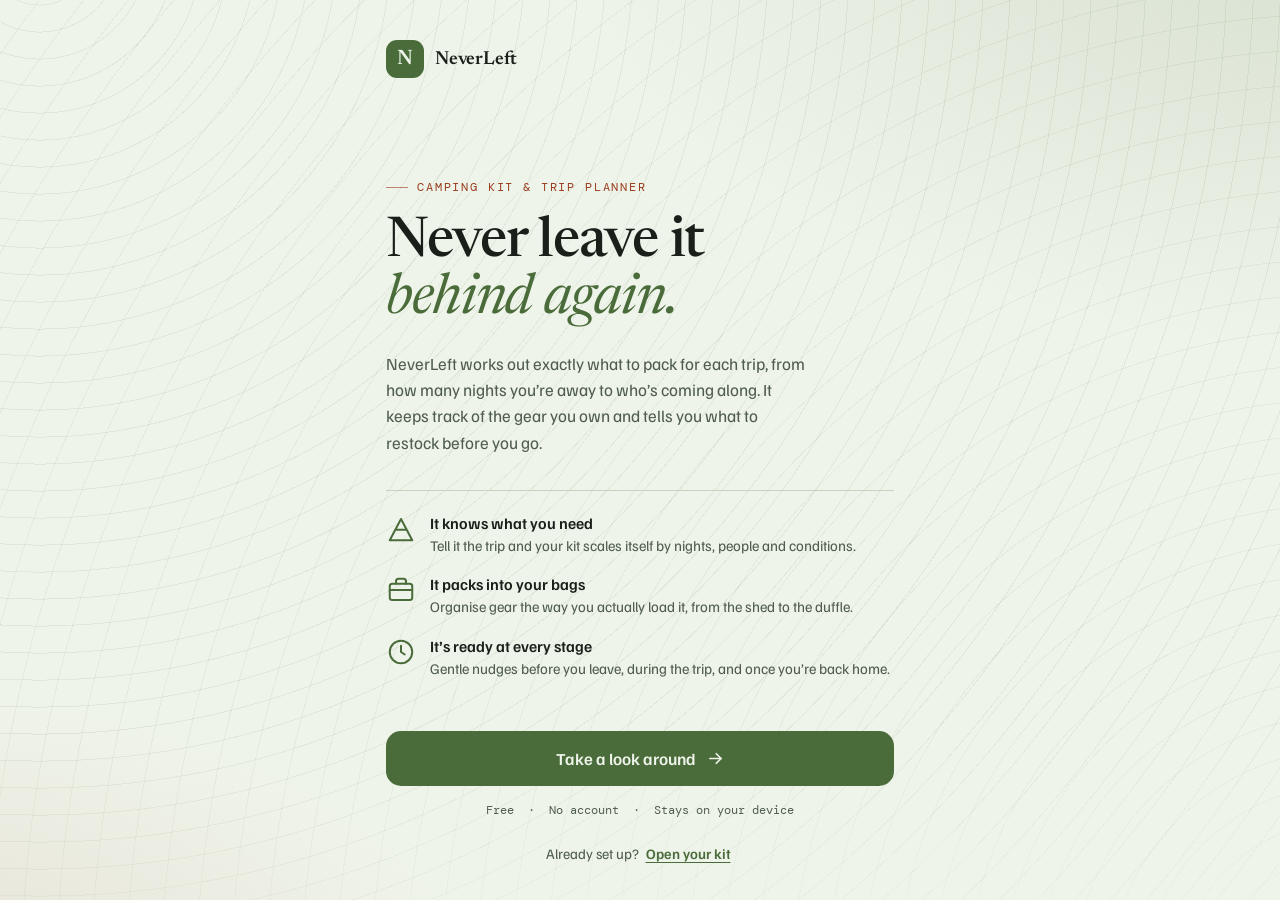
==== index.html @ 04c60e8e "Checkpoint before offline fonts and kit tour merge. Co-authored-by: Cursor <cursoragent@cursor.com>" ====
<!DOCTYPE html>
<html lang="en">
<head>
<meta charset="UTF-8">
<meta name="viewport" content="width=device-width, initial-scale=1.0, viewport-fit=cover">
<title>NeverLeft</title>
<link rel="manifest" href="/manifest.json">
<meta name="theme-color" content="#eff4ea">
<link rel="apple-touch-icon" href="/icons/icon-192.png">
<meta name="apple-mobile-web-app-capable" content="yes">
<link href="https://fonts.googleapis.com/css2?family=Familjen+Grotesk:ital,wght@0,400;0,500;0,600;0,700;1,400;1,600&family=Newsreader:ital,wght@0,400;1,400;1,500&family=DM+Mono:wght@400;500&display=swap" rel="stylesheet">
<style>
:root {
  --page-max: min(1024px, 94vw);
  --canvas:    #1a1a14;
  --canvas-2:  #22221a;
  --canvas-3:  #2c2c22;
  --border:    #3a3a2e;
  --border-l:  #4a4a3a;
  --amber:     #d4902a;
  --amber-l:   #e8a83a;
  --amber-d:   #9a6820;
  --sage:      #6b8c5a;
  --sage-l:    #85a870;
  --rust:      #b85c3a;
  --blue:      #5a7ab8;
  --purple:    #8a6ab8;
  --teal:      #5a9a8a;
  --gold:      #c8a84a;
  --text:      #e8e4d8;
  --text-d:    #9a9488;
  --text-m:    #6a6860;
  --hero-bg: linear-gradient(152deg, rgba(212,144,42,.16) 0%, rgba(34,34,26,.95) 48%, var(--canvas-2) 100%);
  --hero-border: rgba(212,144,42,.28);
  --hero-divider: rgba(212,144,42,.18);
  --hero-glow: rgba(212,144,42,.08);
  --ease-out: cubic-bezier(0.23, 1, 0.32, 1);
  --ease-in-out: cubic-bezier(0.77, 0, 0.175, 1);
  --dur-fast: 140ms;
  --dur-ui: 200ms;
  --dur-panel: 280ms;
}
/* ── LIGHT MODE OVERRIDES ── */
body.light {
  --canvas:    #eff4ea;
  --canvas-2:  #ffffff;
  --canvas-3:  #e4ebe0;
  --border:    #c5d4bc;
  --border-l:  #b0c4a6;
  --amber:     #9a5f10;
  --amber-l:   #b87020;
  --amber-d:   #7a4808;
  --sage:      #4a6b3a;
  --sage-l:    #5a8048;
  --rust:      #9a3c1e;
  --blue:      #3a5a98;
  --purple:    #6a4a98;
  --teal:      #3a7a6a;
  --gold:      #9a7820;
  --text:      #1a1f1a;
  --text-d:    #3d463d;
  --text-m:    #4f5c4f;
  --hero-bg:   #dce8d4;
  --hero-border: rgba(74,107,58,.38);
  --hero-divider: rgba(74,107,58,.22);
  --hero-glow: rgba(74,107,58,.14);
}

/* Mobile: stack sample-kit banner so copy and actions are not crushed */
@media (max-width:560px){
  #demoBanner{flex-direction:column;align-items:flex-start!important;gap:10px!important}
  #demoBanner>div:last-child{width:100%}
}

*{box-sizing:border-box;margin:0;padding:0}
body{font-family:'Familjen Grotesk',sans-serif;background:var(--canvas);color:var(--text);min-height:100vh;font-size:14px;-webkit-font-smoothing:antialiased;overflow-x:hidden}

/* ── TRANSITIONS ── */
.page{max-width:var(--page-max);margin:0 auto;padding:20px clamp(16px,3vw,36px) 100px;width:100%;min-width:0;box-sizing:border-box}
.page.page-enter{animation:pageEnter var(--dur-ui) var(--ease-out) both}
@keyframes pageEnter{from{opacity:0}to{opacity:1}}
@keyframes pulse{0%,100%{opacity:1}50%{opacity:.6}}

/* ── HEADER ── */
.hdr{background:var(--canvas-2);border-bottom:1px solid var(--border);display:flex;justify-content:center;align-items:center;width:100%;min-height:56px;position:sticky;top:0;z-index:200;box-sizing:border-box;min-width:0}
.hdr-inner{
  width:100%;
  max-width:var(--page-max);
  margin:0 auto;
  box-sizing:border-box;
  padding:0 clamp(10px,3vw,36px);
  display:flex;
  align-items:center;
  justify-content:space-between;
  gap:12px;
  min-width:0;
  min-height:56px;
  position:relative;
  overflow:visible;
}
.logo{font-family:'Familjen Grotesk',sans-serif;font-weight:600;font-size:17px;letter-spacing:-.012em;color:var(--text);display:flex;align-items:center;gap:10px;flex-shrink:0;min-width:0}
.logo-text{display:none;white-space:nowrap}
@media(min-width:860px){
  .logo-text{display:inline}
}
.logo sup{font-size:9px;color:var(--text-m);font-weight:400;letter-spacing:0;margin-left:2px;vertical-align:middle}
.hdr-nav{display:flex;gap:2px;align-items:center;flex:1;justify-content:center;min-width:0}
.hnav{font-family:'Familjen Grotesk',sans-serif;font-size:14px;font-weight:400;padding:6px 14px 5px;border:none;background:transparent;color:var(--text-m);cursor:pointer;border-radius:6px;transition:color .18s,background .18s,border-color .18s;white-space:nowrap;flex-shrink:0;border-bottom:2px solid transparent}
.hnav:hover{color:var(--text);background:var(--canvas-3)}
.hnav.on{background:transparent;color:var(--amber-d);font-weight:600;border-bottom-color:var(--amber)}
.hdr-r{display:flex;gap:6px;align-items:center;flex-shrink:0;min-width:0}
.hdr-desktop-cluster{display:none;align-items:center;gap:6px;flex-shrink:0}
.hdr-mobile-cluster{display:flex;align-items:center;flex-shrink:0}
.hdr-dd-menu{position:absolute;right:0;top:calc(100% + 6px);background:var(--canvas-2);border:1px solid var(--border);border-radius:10px;overflow:hidden;box-shadow:0 8px 24px rgba(0,0,0,.12);min-width:200px;max-width:min(280px,92vw);z-index:300}
.hdr-menu-sep{border-top:1px solid var(--border);margin:0}
.hdr-menu-subhd{font-family:'Familjen Grotesk',sans-serif;font-size:9px;font-weight:700;letter-spacing:.12em;text-transform:uppercase;color:var(--text-m);padding:8px 16px 4px}
@media(min-width:768px){
  .hdr-desktop-cluster{display:flex!important}
  .hdr-mobile-cluster{display:none!important}
}
.hdr-btn{background:var(--canvas-2);border:1px solid var(--border);cursor:pointer;height:32px;padding:0 12px;border-radius:6px;display:flex;align-items:center;font-size:13px;font-family:'Familjen Grotesk',sans-serif;color:var(--text-d);transition:transform var(--dur-fast) var(--ease-out),background .15s ease,border-color .15s ease,color .15s ease;white-space:nowrap}
.hdr-btn:hover{border-color:var(--border-l);color:var(--text)}
.hdr-btn:active{transform:scale(0.97)}
.hdr-btn-ic{padding:0;width:34px;min-width:34px;justify-content:center;border:none;background:transparent}
.hdr-btn-ic:hover{background:var(--canvas-3);color:var(--text)}
.hdr-btn-ic svg{width:18px;height:18px;display:block;flex-shrink:0}
.hdr-btn-plain{border:none;background:transparent}
.hdr-btn-plain:hover{background:var(--canvas-3);color:var(--text)}
.hdr-util{padding:0 10px;font-size:13px}
.umenu-item{display:flex;align-items:center;gap:10px;width:100%;padding:10px 16px;background:transparent;border:none;font-family:'Familjen Grotesk',sans-serif;font-size:13px;color:var(--text-d);text-align:left;cursor:pointer;transition:background .12s;box-sizing:border-box}
.umenu-item:hover{background:var(--canvas-3);color:var(--text)}
.umenu-ic{display:inline-flex;align-items:center;justify-content:center;width:22px;flex-shrink:0;color:var(--text-m)}
.umenu-ic svg{width:18px;height:18px;display:block}

/* ── App shell (Field dock + top bar) ── */
.hdr{display:none!important}
.nl-mtopbar{
  position:sticky;top:0;z-index:40;width:100%;
  background:var(--canvas-2);border-bottom:1px solid var(--border);
  backdrop-filter:blur(8px);-webkit-backdrop-filter:blur(8px);
}
.nl-mtopbar-inner{
  max-width:var(--page-max);margin:0 auto;
  padding:12px clamp(16px,3vw,36px);
  display:flex;align-items:center;justify-content:space-between;gap:12px;min-height:52px;
}
.nl-mtopbar-brand{display:flex;align-items:center;gap:10px;min-width:0}
.nl-mtopbar-brand .logo-mark{width:26px;height:26px;border-radius:7px;font-size:15px}
.nl-mtopbar-brand .logo-text{display:inline;font-size:17px}
.nl-mtopbar-back{
  appearance:none;border:none;background:transparent;cursor:pointer;
  font-family:'Familjen Grotesk',sans-serif;font-size:14px;font-weight:500;color:var(--text-m);
  padding:6px 4px;display:none;
}
.nl-mtopbar-back:hover{color:var(--amber-d)}
.nl-mtopbar-actions{display:flex;align-items:center;gap:4px;flex-shrink:0}
.nl-mnav{
  display:flex;position:fixed;left:0;right:0;bottom:0;z-index:50;
  background:color-mix(in srgb,var(--canvas-2) 92%,transparent);
  border-top:1px solid var(--border);
  padding:8px 6px calc(8px + env(safe-area-inset-bottom,0px));gap:4px;
  backdrop-filter:blur(12px);-webkit-backdrop-filter:blur(12px);
  box-shadow:0 -2px 24px rgba(18,28,22,.06);
}
.nl-mnav .dock-tab{
  flex:1;display:flex;flex-direction:column;align-items:center;justify-content:center;gap:3px;
  min-height:48px;padding:6px 4px;border-radius:10px;position:relative;
  font-family:'Familjen Grotesk',sans-serif;font-size:10.5px;font-weight:500;color:var(--text-m);
  background:transparent;border:none;cursor:pointer;
}
.nl-mnav .dock-tab .dock-ic{font-size:17px;line-height:1}
.nl-mnav .dock-tab.on{color:var(--sage);font-weight:600}
.nl-mnav .dock-tab.on .dock-ic{font-weight:700}
.nl-mnav .dock-tab .dock-badge{
  position:absolute;top:2px;right:14%;min-width:16px;height:16px;padding:0 4px;
  background:var(--rust);color:#fff;font-size:9px;font-weight:700;border-radius:8px;
  font-family:'DM Mono',monospace;line-height:16px;text-align:center;
}
.nl-mnav .dock-fab-wrap{flex:0 0 58px;display:flex;align-items:center;justify-content:center;margin-top:-20px}
.nl-mnav .dock-fab{
  width:52px;height:52px;border-radius:50%;border:none;cursor:pointer;
  background:var(--text);color:var(--canvas);
  font-size:28px;font-weight:300;line-height:1;
  box-shadow:0 4px 14px rgba(0,0,0,.22);
  display:flex;align-items:center;justify-content:center;
  transition:transform var(--dur-fast) var(--ease-out);
}
.nl-mnav .dock-fab:active{transform:scale(0.94)}
.nl-mnav .dock-fab.on{transform:rotate(45deg)}
.app-sheet-overlay{
  position:fixed;inset:0;z-index:1500;background:rgba(10,10,8,.45);
  display:none;align-items:flex-end;justify-content:center;
  backdrop-filter:blur(2px);-webkit-backdrop-filter:blur(2px);
}
.app-sheet-overlay.on{display:flex}
.app-sheet-panel{
  width:100%;max-width:480px;background:var(--canvas-2);
  border-radius:18px 18px 0 0;padding:12px 16px calc(20px + env(safe-area-inset-bottom,0px));
  max-height:min(70vh,520px);overflow-y:auto;
  animation:modalSlideUp var(--dur-panel) var(--ease-out);
}
.app-sheet-handle{width:36px;height:4px;border-radius:2px;background:var(--border-l);margin:0 auto 16px}
.app-sheet-title{font-family:'Familjen Grotesk',sans-serif;font-size:11px;font-weight:700;letter-spacing:.12em;text-transform:uppercase;color:var(--text-m);margin:0 0 10px}
.app-sheet-row{
  display:block;width:100%;text-align:left;padding:14px 12px;margin:0 0 6px;
  background:var(--canvas-3);border:1px solid var(--border);border-radius:12px;cursor:pointer;
  font-family:'Familjen Grotesk',sans-serif;
}
.app-sheet-row:hover{border-color:var(--border-l)}
.app-sheet-row b{display:block;font-size:15px;font-weight:600;color:var(--text)}
.app-sheet-row span{display:block;font-size:12px;color:var(--text-m);margin-top:3px;line-height:1.4}
.app-sheet-sep{border-top:1px solid var(--border);margin:12px 0 8px}
.app-sheet-item{
  display:flex;align-items:center;gap:12px;width:100%;padding:12px 10px;
  background:transparent;border:none;border-radius:10px;cursor:pointer;
  font-family:'Familjen Grotesk',sans-serif;font-size:14px;color:var(--text-d);text-align:left;
}
.app-sheet-item:hover{background:var(--canvas-3);color:var(--text)}
.app-sheet-item .app-sheet-ic{width:22px;text-align:center;flex-shrink:0;color:var(--text-m)}
@media print{.nl-mnav,.nl-mtopbar,.app-sheet-overlay{display:none!important}}
@media (prefers-reduced-motion:reduce){
  .app-sheet-panel{animation:none!important}
  .nl-mnav .dock-fab{transition:none}
}

/* ── MAIN TABS ── */
.mtabs{display:none} /* tabs moved into header */
.mtabs::-webkit-scrollbar{display:none}
.mtab{font-family:'Familjen Grotesk',sans-serif;font-size:14px;font-weight:400;letter-spacing:0;text-transform:none;padding:8px 14px 7px;border:none;background:transparent;color:var(--text-m);cursor:pointer;border-radius:6px;transition:color .18s,background .18s,border-color .18s;white-space:nowrap;flex-shrink:0;margin:6px 0;border-bottom:2px solid transparent}
.mtab:hover{color:var(--text);background:var(--canvas-3)}
.mtab.on{background:transparent;color:var(--amber-d);font-weight:600;border-bottom-color:var(--amber)}
.tbadge{display:inline-flex;align-items:center;justify-content:center;background:var(--rust);color:#fff;font-size:9px;font-weight:700;width:15px;height:15px;border-radius:50%;margin-left:5px;vertical-align:middle}

/* ── BUTTONS ── */
.btn{font-family:'Familjen Grotesk',sans-serif;font-weight:600;font-size:13px;letter-spacing:0;text-transform:none;border:none;cursor:pointer;padding:7px 14px;border-radius:8px;transition:transform var(--dur-fast) var(--ease-out),background .18s ease,color .18s ease,box-shadow .18s ease,border-color .18s ease;white-space:nowrap}
.btn-p{background:var(--amber);color:#fff;box-shadow:0 2px 6px rgba(0,0,0,.15)}.btn-p:hover{background:var(--amber-l);transform:translateY(-1px);box-shadow:0 4px 10px rgba(0,0,0,.2)}
.btn-p:active{transform:translateY(0) scale(0.97)}
.btn-g{background:var(--sage);color:#fff;box-shadow:0 2px 6px rgba(0,0,0,.12)}.btn-g:hover{background:var(--sage-l);transform:translateY(-1px)}
.btn-g:active{transform:translateY(0) scale(0.97)}
.btn-o{background:transparent;color:var(--text-d);border:1.5px solid var(--border)}.btn-o:hover{border-color:var(--amber-d);color:var(--amber)}
.btn-o:active,.btn-x:active{transform:scale(0.97)}
.btn-x{background:transparent;color:var(--rust);border:1px solid transparent;padding:3px 7px;font-size:10px}.btn-x:hover{border-color:var(--rust)}
.btn-ic{background:transparent;border:none;color:var(--text-m);cursor:pointer;padding:4px 7px;font-size:15px;border-radius:6px;transition:transform var(--dur-fast) var(--ease-out),background .15s ease,color .15s ease}.btn-ic:hover{color:var(--amber);background:var(--canvas-3)}
.btn-ic:active{transform:scale(0.97)}
.btn-sm{padding:5px 10px;font-size:10px}

.kit-trip-banner{display:flex;align-items:center;justify-content:space-between;gap:10px;flex-wrap:wrap;padding:10px 12px;margin-bottom:12px;background:rgba(212,144,42,.1);border:1px solid rgba(212,144,42,.28);border-radius:8px;font-size:12px;line-height:1.4}
.kit-trip-banner strong{font-family:'Familjen Grotesk',sans-serif;font-weight:700;color:var(--text)}
.kit-trip-banner-actions{display:flex;gap:8px;flex-shrink:0}
/* ── CONTROLS ── */
.ctrls{display:flex;gap:7px;margin-bottom:12px;flex-wrap:wrap;align-items:center}
.sw{flex:1;min-width:0;position:relative}
.sw input{width:100%;background:var(--canvas-2);border:none;box-shadow:0 1px 4px rgba(0,0,0,.08);color:var(--text);font-family:'DM Mono',monospace;font-size:12px;padding:8px 32px 8px 32px;border-radius:8px;outline:none;transition:box-shadow .18s}
.sw input:focus{box-shadow:0 0 0 3px rgba(212,144,42,.18),0 1px 4px rgba(0,0,0,.08)}
@media(min-width:720px){
  .sw{min-width:160px}
}
.sw-ic{position:absolute;left:10px;top:50%;transform:translateY(-50%);color:var(--text-m);font-size:13px;pointer-events:none}
.sw-clear,.gsearch-input-wrap .sw-clear{position:absolute;right:6px;top:50%;transform:translateY(-50%);width:22px;height:22px;border:none;border-radius:50%;background:var(--canvas-3);color:var(--text-m);cursor:pointer;font-size:15px;line-height:1;padding:0;display:flex;align-items:center;justify-content:center;transition:background .15s,color .15s}
.sw-clear:hover,.gsearch-input-wrap .sw-clear:hover{background:var(--border);color:var(--text)}
.sw-clear[hidden]{display:none!important}
.i-parent-picker{position:relative}
.i-parent-sw input{font-family:'Familjen Grotesk',sans-serif;font-size:13px}
.i-parent-list{position:absolute;left:0;right:0;top:100%;margin-top:4px;max-height:min(240px,40vh);overflow-y:auto;background:var(--canvas-2);border:1px solid var(--border);border-radius:10px;box-shadow:0 6px 20px rgba(0,0,0,.12);z-index:120;padding:4px;-webkit-overflow-scrolling:touch}
.i-parent-list[hidden]{display:none!important}
.i-parent-opt{display:flex;align-items:center;justify-content:space-between;gap:8px;width:100%;padding:8px 10px;border:none;background:transparent;border-radius:7px;cursor:pointer;text-align:left;font-family:'Familjen Grotesk',sans-serif;font-size:13px;color:var(--text)}
.i-parent-opt:hover,.i-parent-opt.on{background:rgba(212,144,42,.12)}
.i-parent-opt-cat{font-family:'DM Mono',monospace;font-size:9px;color:var(--text-m);flex-shrink:0;text-transform:capitalize}
.i-parent-sec{font-family:'DM Mono',monospace;font-size:9px;font-weight:700;letter-spacing:.08em;text-transform:uppercase;color:var(--text-m);padding:8px 10px 4px}
.i-parent-locked{display:flex;align-items:center;justify-content:space-between;gap:10px;padding:10px 12px;background:var(--canvas-3);border:1px solid var(--border);border-radius:10px;font-family:'Familjen Grotesk',sans-serif;font-size:13px}
.i-parent-change-btn{font-size:12px!important;padding:4px 10px!important;color:var(--amber-d)!important}
.sw input[type=search]::-webkit-search-cancel-button,
.sw input[type=search]::-webkit-search-decoration,
.gsearch-input-wrap input[type=search]::-webkit-search-cancel-button,
.gsearch-input-wrap input[type=search]::-webkit-search-decoration{display:none;-webkit-appearance:none}
.gsearch-input-wrap{position:relative}
.gsearch-input-wrap .gsearch-fi{padding-right:36px}
.gsearch-input-wrap .sw-clear{right:10px}
.fgrp{display:flex;gap:4px;flex-wrap:wrap}
.fb{font-family:'Familjen Grotesk',sans-serif;font-size:12px;font-weight:500;letter-spacing:0;text-transform:none;padding:5px 10px;border-radius:6px;border:1.5px solid var(--border);background:transparent;color:var(--text-m);cursor:pointer;transition:transform var(--dur-fast) var(--ease-out),background .18s ease,color .18s ease,border-color .18s ease}
.fb:hover{color:var(--text);border-color:var(--border-l)}
.fb:active{transform:scale(0.97)}
.fb.on{background:var(--canvas-3);color:var(--amber);border-color:var(--amber-d)}
select{background:var(--canvas-2);border:1.5px solid var(--border);color:var(--text-d);font-family:'Familjen Grotesk',sans-serif;font-size:12px;letter-spacing:0;text-transform:none;padding:6px 10px;border-radius:6px;outline:none;cursor:pointer;transition:border-color .18s}
select:focus{border-color:var(--amber-d)}

/* ── LEGEND ── */
.legend{display:flex;gap:10px;flex-wrap:wrap;margin-bottom:14px;padding:8px 0}
.li{display:flex;align-items:center;gap:4px;font-size:10px;color:var(--text-m);font-family:'Familjen Grotesk',sans-serif;letter-spacing:.05em;text-transform:uppercase}
.ld{width:7px;height:7px;border-radius:50%}

/* ── CATEGORY GROUP ── */
.cg{margin-bottom:20px}
.cg-hdr{display:flex;align-items:center;gap:8px;margin-bottom:8px;padding:8px 4px;background:transparent;border:none;border-bottom:1px solid var(--border);border-radius:0;cursor:pointer;user-select:none;transition:opacity .15s}
.cg-hdr:hover{opacity:.75}
.cg-toggle{font-size:10px;color:var(--text-m);transition:transform var(--dur-ui) var(--ease-out);display:inline-block;width:14px}
.cg-toggle.open{transform:rotate(0deg)}
.cg-toggle.closed{transform:rotate(-90deg)}
.cg-title{font-family:'Familjen Grotesk',sans-serif;font-size:13px;font-weight:700;letter-spacing:0;text-transform:none;transition:color .15s;flex:1}
.cg-count{font-family:'DM Mono',monospace;font-size:10px;color:var(--text-m);padding:2px 7px;border-radius:10px}
.cg-body{overflow:hidden}

/* ── CAT COLOURS ── */
.cat-shelter .cg-title{color:#85a870}
.cat-sleep   .cg-title{color:#7a9ab8}
.cat-kitchen .cg-title{color:#c8823a}
.cat-clothing .cg-title{color:#9a8ab8}
.cat-hygiene .cg-title{color:#7ab8a8}
.cat-dog     .cg-title{color:#b8a87a}
.cat-other   .cg-title{color:var(--text-d)}
.cat-wishlist .cg-title{color:var(--gold)}

/* ── ITEM CARDS ── */
.itbl{width:100%;border-collapse:collapse;display:block}
.itbl thead{display:none} /* hide table headers — info shown on cards */
.itbl tbody{display:flex;flex-direction:column;gap:6px}
.itbl tr{display:none} /* hidden by default, override below */
.irow{display:flex!important;align-items:flex-start;gap:10px;padding:12px 14px;background:var(--canvas-2);border:none;border-radius:10px;box-shadow:0 1px 4px rgba(0,0,0,.08),0 0 0 1px rgba(0,0,0,.04);transition:transform var(--dur-ui) var(--ease-out),box-shadow var(--dur-ui) var(--ease-out);cursor:default;position:relative}
@media (hover:hover) and (pointer:fine){
  .irow:hover{transform:translateY(-2px);box-shadow:0 6px 18px rgba(0,0,0,.12),0 0 0 1px rgba(212,144,42,.15)}
}
.irow td{padding:0;border:none;vertical-align:top}
.irow td:nth-child(1){flex:1;min-width:0} /* name cell */
.irow td:nth-child(2){flex-shrink:0} /* type pill */
.irow td:nth-child(3){flex-shrink:0} /* location */
.irow td:nth-child(4){flex-shrink:0} /* qty controls */
.irow td:nth-child(5){flex-shrink:0} /* actions */
.irow.sub-row{padding:9px 14px 9px 32px;background:rgba(0,0,0,0.03);border:none;box-shadow:none!important;margin-top:-3px;border-radius:0 0 10px 10px;transform:none!important}
.irow.sub-row:hover{background:rgba(0,0,0,0.05)}
.iname{font-size:14px;font-weight:700;color:var(--text);line-height:1.3}
.inotes{font-family:'DM Mono',monospace;font-size:10px;color:var(--text-m);margin-top:3px;line-height:1.4}
.iacts{display:flex;gap:3px;opacity:0;transition:opacity .15s}
.irow:hover .iacts{opacity:1}

/* ── TYPE PILLS ── */
.tpill{font-family:'Familjen Grotesk',sans-serif;font-size:10px;font-weight:600;letter-spacing:0;text-transform:none;padding:3px 8px;border-radius:10px;white-space:nowrap}
.tp-always{background:rgba(107,140,90,.12);color:var(--sage);border:1px solid rgba(107,140,90,.25)}
.tp-house{background:rgba(90,122,184,.12);color:var(--blue);border:1px solid rgba(90,122,184,.25)}
.tp-consumable{background:rgba(184,92,58,.12);color:var(--rust);border:1px solid rgba(184,92,58,.25)}
.tp-seasonal{background:rgba(138,106,184,.12);color:var(--purple);border:1px solid rgba(138,106,184,.25)}
.tp-wishlist{background:rgba(200,168,74,.12);color:var(--gold);border:1px solid rgba(200,168,74,.25)}

/* ── LOCATION BADGES ── */
.lbadge{font-family:'DM Mono',monospace;font-size:9px;padding:2px 6px;border-radius:8px;text-transform:uppercase;letter-spacing:.04em;border:1px solid}
.lb-shed{color:#8a7a5a;border-color:#8a7a5a;background:rgba(138,122,90,.08)}
.lb-duffle{color:#5a8a6a;border-color:#5a8a6a;background:rgba(90,138,106,.08)}
.lb-house{color:#5a7ab8;border-color:#5a7ab8;background:rgba(90,122,184,.08)}
.lb-car{color:#9a8a6a;border-color:#9a8a6a;background:rgba(154,138,106,.08)}

/* ── QTY CONTROLS ── */
.qc{display:flex;align-items:center;gap:5px;font-family:'DM Mono',monospace;font-size:12px}
.qbtn{background:var(--canvas-3);border:1px solid var(--border);color:var(--text-d);width:22px;height:22px;border-radius:6px;cursor:pointer;font-size:14px;display:flex;align-items:center;justify-content:center;transition:transform var(--dur-fast) var(--ease-out),border-color .15s ease,color .15s ease,background .15s ease}
.qbtn:hover{border-color:var(--amber-d);color:var(--amber)}
.qbtn:active{transform:scale(0.97)}
.rflag{font-family:'Familjen Grotesk',sans-serif;font-size:10px;color:var(--rust)}

/* ── SUB-ITEM ADD BUTTON ── */
.add-sub-row{display:flex!important;padding:2px 14px 6px 40px!important;background:transparent!important;border:none!important;border-radius:0!important;box-shadow:none!important;transform:none!important}
.add-sub-row td{width:100%}
.irow.igroup-parent{cursor:pointer}
.irow.igroup-parent .iname-cell{display:flex;align-items:flex-start;gap:6px}
tr.irow.inv-row-focus{box-shadow:0 0 0 2px var(--sage),0 4px 14px rgba(107,140,90,.2)!important}
.igroup-toggle,.ci-group-chevron{font-size:10px;color:var(--text-m);flex-shrink:0;width:14px;display:inline-block;transition:transform var(--dur-ui) var(--ease-out);transform-origin:50% 55%;line-height:1}
.igroup-toggle.open,.ci-group-chevron.open{transform:rotate(0deg)}
.igroup-toggle.closed,.ci-group-chevron.closed{transform:rotate(-90deg)}
.irow.igroup-parent .igroup-toggle{margin-top:3px}
.igroup-collapsed-hint{font-family:'DM Mono',monospace;font-size:10px;color:var(--text-m);margin-top:2px}
.ci-group-block{margin-bottom:6px}
.ci-group-block--collapsed{margin-bottom:16px;padding-bottom:12px;border-bottom:2px solid var(--border)}
.ci-group-block--collapsed .ci-group-hdr{background:var(--canvas-3);border:1px solid var(--border);border-radius:10px;border-bottom:1px solid var(--border);padding:10px 14px;margin-bottom:0}
.ci-group-hdr{display:flex;align-items:flex-start;gap:8px;padding:8px 14px 6px;border-bottom:1px solid rgba(0,0,0,.06);cursor:pointer;user-select:none}
.ci-group-hdr:hover{opacity:.85}
.ci-group-hdr .igroup-toggle{margin-top:2px}
.ci-group-hdr-body{flex:1;min-width:0}
.ci-group-hdr-title{font-family:'Familjen Grotesk',sans-serif;font-size:13px;font-weight:800;letter-spacing:.06em;text-transform:uppercase;color:var(--text)}
.ci-group-hdr-meta{font-family:'DM Mono',monospace;font-size:10px;color:var(--text-m);flex-shrink:0;align-self:center}
.ci-group-hdr-tag{display:inline-block;font-family:'DM Mono',monospace;font-size:8px;font-weight:400;letter-spacing:.04em;text-transform:none;color:var(--text-m);background:rgba(107,140,90,0.1);border:1px solid rgba(107,140,90,0.2);border-radius:6px;padding:1px 5px;vertical-align:middle;margin-left:4px}
.ci-has-group .ci-body{padding-left:0;flex:1;min-width:0;cursor:pointer}
.ci-has-group .ci-state{cursor:pointer;flex-shrink:0}
.ci-group-block > .ci{margin-bottom:0}
.ci-group-block--collapsed > .ci.ci-parent-packable{background:var(--canvas-3);border:1px solid var(--border);border-radius:10px;box-shadow:0 1px 3px rgba(0,0,0,.05)}
.ci-group-chevron{padding:2px 0 0;border:none;background:transparent;cursor:pointer;margin-right:2px;flex-shrink:0}
.ci-parent-packable-label{font-family:'DM Mono',monospace;font-size:9px;color:var(--text-m);letter-spacing:.04em;text-transform:uppercase;margin-top:2px}
.add-sub-btn{font-family:'Familjen Grotesk',sans-serif;font-size:12px;color:var(--text-m);background:transparent;border:none;padding:3px 0;cursor:pointer;transition:color .15s;text-align:left}
.add-sub-btn:hover{color:var(--sage)}
.wishlist-item{opacity:.65}
.wishlist-badge{font-size:12px;margin-right:3px}

/* ── KIT PAGE (Field-inspired intro) ── */
.kit-intro{margin-bottom:16px;padding-bottom:2px}
.kit-intro-eyebrow{font-family:'DM Mono',monospace;font-size:10px;font-weight:700;letter-spacing:.14em;text-transform:uppercase;color:var(--text-m);margin-bottom:6px}
.kit-intro-title{font-family:'Familjen Grotesk',sans-serif;font-size:22px;font-weight:700;letter-spacing:-.02em;color:var(--text);line-height:1.2;margin:0 0 8px}
.kit-intro-title em{font-style:italic;color:var(--sage)}
.kit-intro-lead{font-size:13px;line-height:1.55;color:var(--text-m);margin:0;max-width:36em}
.kit-stats{display:grid;grid-template-columns:repeat(2,1fr);gap:8px;margin-bottom:16px}
@media(min-width:520px){.kit-stats{grid-template-columns:repeat(3,1fr)}}
.kit-stats--layers{margin-top:-8px}
.trip-kit-stats{margin-bottom:18px}
.kit-stat{padding:12px 14px;background:var(--canvas-2);border-radius:10px;box-shadow:0 1px 4px rgba(0,0,0,.06)}
.kit-stat-btn{display:block;width:100%;border:none;background:var(--canvas-2);font:inherit;color:inherit;text-align:left;cursor:pointer}
.kit-stat-btn:focus-visible{outline:2px solid var(--amber);outline-offset:2px}
.kit-stat-v.sage{color:var(--sage)}
.kit-stat-v.blue{color:var(--blue)}
.trips-date-eyebrow{font-family:'DM Mono',monospace;font-size:10px;font-weight:700;letter-spacing:.14em;text-transform:uppercase;color:var(--text-m);margin-bottom:8px}
.tcard-progress{height:4px;background:var(--border);border-radius:3px;margin-top:12px;overflow:hidden;display:flex;width:100%}
.tcard-progress>div{height:100%;transition:width var(--dur-panel) var(--ease-out)}
.kit-stat-v{font-family:'Familjen Grotesk',sans-serif;font-size:22px;font-weight:800;color:var(--text);line-height:1}
.kit-stat-v.warn{color:var(--rust)}
.kit-stat-l{font-family:'DM Mono',monospace;font-size:9px;color:var(--text-m);margin-top:4px;line-height:1.35}
.trips-next-label{font-family:'DM Mono',monospace;font-size:10px;font-weight:700;letter-spacing:.14em;text-transform:uppercase;color:var(--text-m);margin-bottom:8px}
.trips-editorial{margin-bottom:18px;padding-bottom:4px}
.trips-editorial p{font-family:'Familjen Grotesk',sans-serif;font-size:clamp(17px,4.5vw,22px);font-weight:700;line-height:1.32;color:var(--text);margin:0;letter-spacing:-.025em}
.trips-editorial em{font-family:'Newsreader',serif;font-style:italic;font-weight:500;color:var(--sage);font-size:1.02em}
.trips-section-label{font-family:'DM Mono',monospace;font-size:10px;font-weight:700;letter-spacing:.14em;text-transform:uppercase;color:var(--text-m);margin:20px 0 10px}
.trips-section--logbook{margin-top:28px;padding-top:4px;border-top:1px solid var(--border)}
.trips-section-intro{font-family:'Newsreader',serif;font-style:italic;font-size:13px;color:var(--text-m);margin:-4px 0 12px;line-height:1.5;max-width:32em}
.tcard--logbook{background:var(--canvas-3);box-shadow:0 1px 5px rgba(0,0,0,.05),0 0 0 1px rgba(0,0,0,.03)}
.tcard--idea{background:rgba(138,106,184,.08);box-shadow:0 2px 8px rgba(0,0,0,.06),0 0 0 1px rgba(138,106,184,.22)}
body.light .tcard--idea{background:rgba(106,74,152,.09);box-shadow:0 2px 8px rgba(0,0,0,.05),0 0 0 1px rgba(106,74,152,.18)}
.trips-filter{display:flex;flex-wrap:wrap;gap:6px;margin:0 0 14px}
.trips-filter-btn{font-family:'DM Mono',monospace;font-size:10px;font-weight:600;letter-spacing:.06em;text-transform:uppercase;padding:7px 12px;border-radius:999px;border:1px solid var(--border);background:var(--canvas-3);color:var(--text-m);cursor:pointer;transition:background var(--dur-fast) var(--ease-out),color var(--dur-fast) var(--ease-out),border-color var(--dur-fast) var(--ease-out)}
.trips-filter-btn:hover{color:var(--text);border-color:var(--border-l)}
.trips-filter-btn.on{background:rgba(74,107,58,.16);border-color:rgba(74,107,58,.4);color:var(--sage)}
.trip-wizard-modal .tw-head{margin-bottom:14px}
.trip-wizard-modal{max-height:90vh}
.trip-wizard-modal .tw-pane-site-rules .site-rule-picker{max-height:120px;overflow-y:auto}
.trip-wizard-more{margin-top:8px;border:1px solid var(--border);border-radius:8px;padding:0 12px 12px}
.trip-wizard-more>summary{font-family:'Familjen Grotesk',sans-serif;font-size:12px;font-weight:600;padding:10px 0;cursor:pointer;color:var(--text-m)}
.trip-wizard-more .fg{margin-top:10px;margin-bottom:0}
.trip-wizard-edit-links{display:inline-flex;flex-wrap:wrap;gap:4px 10px;margin-left:8px;vertical-align:middle}
.trip-wizard-edit-links button{font-family:'DM Mono',monospace;font-size:9px;color:var(--text-m);background:none;border:none;padding:0;cursor:pointer;text-decoration:underline;text-underline-offset:2px}
.trip-wizard-edit-links button:hover{color:var(--sage)}
.tw-step-label{font-family:'DM Mono',monospace;font-size:10px;color:var(--text-m);margin-top:4px;letter-spacing:.04em}
.tw-pane{display:block}
.tw-pane[hidden]{display:none!important}
.tw-lead{font-family:'Newsreader',serif;font-style:italic;font-size:15px;line-height:1.5;color:var(--text-d);margin:0 0 16px}
.tw-choices{display:flex;flex-direction:column;gap:10px}
.tw-choice{display:flex;flex-direction:column;align-items:flex-start;gap:4px;width:100%;text-align:left;padding:14px 16px;border-radius:12px;border:1px solid var(--border);background:var(--canvas-3);cursor:pointer;transition:border-color var(--dur-fast) var(--ease-out),background var(--dur-fast) var(--ease-out),transform var(--dur-fast) var(--ease-out)}
.tw-choice:hover{border-color:var(--amber-d);background:var(--canvas-2)}
.tw-choice:active{transform:scale(0.99)}
.tw-choice-title{font-family:'Familjen Grotesk',sans-serif;font-size:15px;font-weight:700;color:var(--text)}
.tw-choice-sub{font-size:12px;color:var(--text-m);line-height:1.4}
.tw-actions{display:flex;flex-wrap:wrap;gap:8px;justify-content:flex-end;margin-top:18px;padding-top:14px;border-top:1px solid var(--border)}
.tw-actions .btn-back{margin-right:auto}
.tw-hint{font-family:'DM Mono',monospace;font-size:10px;color:var(--text-m);margin-top:10px;line-height:1.45}
.tcard-logbook-hint{font-family:'DM Mono',monospace;font-size:9px;color:var(--text-m);margin-top:8px;line-height:1.35;opacity:.9}
.trip-experience{margin-bottom:18px}
.trip-experience-glance{padding:14px 16px;background:var(--canvas-2);border-radius:12px;box-shadow:0 1px 5px rgba(0,0,0,.06);margin-bottom:10px}
.trip-experience-site{font-family:'Familjen Grotesk',sans-serif;font-size:17px;font-weight:700;color:var(--text);line-height:1.2;margin:0 0 6px}
.trip-experience-sub{font-size:12px;color:var(--text-m);line-height:1.45;margin:0}
.trip-experience-chips{display:flex;flex-wrap:wrap;gap:6px;margin-top:10px}
.trip-experience-chip{font-family:'DM Mono',monospace;font-size:9px;padding:4px 9px;border-radius:999px;border:1px solid var(--border);color:var(--text-m);background:rgba(255,255,255,.04)}
.trip-experience-actions{display:flex;flex-wrap:wrap;gap:8px;margin-top:12px}
.trip-exp-bar{display:flex;align-items:flex-start;gap:8px;margin:12px 0 0}
.trip-exp-tabs{display:flex;flex:1;gap:6px;overflow-x:auto;-webkit-overflow-scrolling:touch;scrollbar-width:none;padding:2px 0;min-width:0}
.trip-exp-tabs::-webkit-scrollbar{display:none}
.trip-exp-tab{flex:1 1 0;min-width:4.5rem;font-family:'Familjen Grotesk',sans-serif;font-size:12px;font-weight:600;padding:10px 10px;border-radius:10px;border:1px solid var(--border);background:var(--canvas-3);color:var(--text-m);cursor:pointer;white-space:nowrap;text-align:center;transition:background var(--dur-fast) var(--ease-out),color var(--dur-fast) var(--ease-out),border-color var(--dur-fast) var(--ease-out),box-shadow var(--dur-fast) var(--ease-out)}
.trip-exp-tab:hover{color:var(--text);border-color:var(--border-l)}
.trip-exp-tab.on{background:var(--canvas-2);color:var(--text);border-color:var(--sage);box-shadow:0 0 0 1px rgba(107,140,90,.25)}
body.light .trip-exp-tab.on{box-shadow:0 1px 6px rgba(74,107,58,.12)}
.trip-exp-tab-inner{display:inline-flex;align-items:center;justify-content:center;gap:5px;width:100%}
.trip-exp-tab-ic{font-size:9px;line-height:1;opacity:.55;flex-shrink:0;transition:transform var(--dur-fast) var(--ease-out),opacity var(--dur-fast) var(--ease-out)}
.trip-exp-tab.on .trip-exp-tab-ic{opacity:.9}
.trip-exp-panel{border:1px solid var(--border);border-radius:12px;background:var(--canvas-2);padding:14px 16px;margin-top:10px;font-size:12px;line-height:1.5;color:var(--text);box-shadow:0 1px 5px rgba(0,0,0,.06)}
.trip-exp-tabs--connected .trip-exp-tab.on{border-bottom-color:var(--canvas-2);border-radius:10px 10px 0 0;margin-bottom:-1px;padding-bottom:11px;z-index:1;position:relative}
.trip-exp-tabs--connected+.trip-exp-panel{margin-top:0;border-top:none;border-top-left-radius:0;border-top-right-radius:0}
.trip-experience-row{margin-bottom:10px}
.trip-experience-row .fl{margin-bottom:4px}
.trip-experience-muted{font-family:'DM Mono',monospace;font-size:10px;color:var(--text-m);margin-top:6px}
.trip-modal-details{margin-top:8px;border:1px solid var(--border);border-radius:8px;padding:0 12px 12px}
.trip-modal-details>summary{font-family:'Familjen Grotesk',sans-serif;font-size:12px;font-weight:600;padding:10px 0;cursor:pointer}
.trip-modal-details .fg{margin-top:10px;margin-bottom:0}
.site-rule-picker,.site-rule-presets{display:flex;flex-wrap:wrap;gap:6px;margin-top:6px}
.site-rule-custom-list{display:flex;flex-wrap:wrap;gap:6px;margin-top:8px;min-height:0}
.site-rule-chip{font-family:'DM Mono',monospace;font-size:10px;padding:6px 11px;border-radius:999px;border:1px solid var(--border);background:var(--canvas-3);color:var(--text-m);cursor:pointer;transition:background .15s,border-color .15s,color .15s}
.site-rule-chip:hover{border-color:var(--amber-d);color:var(--text)}
.site-rule-chip.on{background:rgba(107,140,90,.15);border-color:rgba(107,140,90,.45);color:var(--sage)}
.site-rule-chip--custom.on{background:rgba(212,144,42,.12);border-color:rgba(212,144,42,.4);color:var(--amber-d)}
.site-rule-chip--preset{font-size:9px;border-style:dashed;opacity:.9}
.site-rule-chip-x{margin-left:6px;padding:0;border:none;background:transparent;color:inherit;cursor:pointer;font-size:12px;line-height:1;opacity:.7}
.site-rule-chip-x:hover{opacity:1}
.site-rule-add-row{display:flex;gap:8px;margin-top:8px;align-items:center}
.site-rule-add-row .fi{flex:1;min-width:0}
.site-rule-save-preset{margin-top:8px}
.trip-experience-chip--custom{background:rgba(212,144,42,.1);border-color:rgba(212,144,42,.35);color:var(--amber-d)}
.trip-experience--pack{margin-bottom:16px}
.trip-experience-glance--pack{margin-bottom:0;border:1px solid var(--border);box-shadow:0 2px 8px rgba(26,31,26,.06)}
.trip-experience-glance-line{font-size:12px;color:var(--text-m);line-height:1.45;margin:0 0 10px}
.trip-exp-pills{display:flex;flex-wrap:wrap;gap:6px}
.trip-exp-pill{font-family:'Familjen Grotesk',sans-serif;font-size:10px;font-weight:600;padding:4px 9px;border-radius:999px;border:1px solid var(--border);background:transparent;color:var(--text-m);cursor:pointer;transition:background var(--dur-ui),color var(--dur-ui),border-color var(--dur-ui)}
.trip-exp-pill:hover{color:var(--text);border-color:var(--border-l)}
.trip-exp-pill.on{background:rgba(107,140,90,.12);border-color:rgba(107,140,90,.4);color:var(--sage)}
body.light .trip-exp-pill.on{background:rgba(74,107,58,.1);color:var(--sage)}
.trip-exp-panel--pack{margin-top:12px;border-radius:10px}
.trip-stage-actions--pack{display:flex;flex-wrap:wrap;gap:8px;align-items:center;margin-bottom:12px}
.trip-weather-days{display:flex;flex-direction:column;gap:6px;margin-top:10px}
.trip-weather-day{display:flex;justify-content:space-between;align-items:center;gap:12px;padding:8px 11px;background:rgba(0,0,0,.03);border-radius:8px;font-size:12px}
.trip-weather-day-date{font-family:'DM Mono',monospace;font-size:10px;color:var(--text-m);min-width:4.5em}
.trip-weather-day-temps{font-family:'Familjen Grotesk',sans-serif;font-weight:700;color:var(--text)}
.trip-weather-day-meta{font-family:'DM Mono',monospace;font-size:9px;color:var(--text-m);text-align:right}
.trip-weather-stale{font-family:'DM Mono',monospace;font-size:10px;color:var(--rust);margin-top:8px;line-height:1.4}
.trip-weather-actions{display:flex;flex-wrap:wrap;gap:8px;margin-top:10px}
.trips-heading-title{font-family:'Familjen Grotesk',sans-serif;font-size:13px;font-weight:700;letter-spacing:.1em;text-transform:uppercase;color:var(--text-d)}
.trip-hero{background:var(--hero-bg);border:1px solid var(--hero-border);border-radius:18px;box-shadow:0 4px 24px var(--hero-glow),0 1px 0 rgba(255,255,255,.06) inset;padding:0;margin-bottom:20px;cursor:pointer;position:relative;overflow:hidden;transition:transform var(--dur-ui) var(--ease-out),box-shadow var(--dur-ui) var(--ease-out),border-color var(--dur-ui) var(--ease-out)}
@media (hover:hover) and (pointer:fine){
  .trip-hero:hover{transform:translateY(-3px);box-shadow:0 14px 36px rgba(0,0,0,.14),0 0 0 1px var(--hero-border)}
  .kit-stat:hover{transform:translateY(-1px);box-shadow:0 4px 14px rgba(0,0,0,.08)}
  .tcard--logbook:hover{transform:translateY(-2px);box-shadow:0 6px 18px rgba(0,0,0,.08),0 0 0 1px var(--border)}
}
.trip-hero:active{transform:translateY(-1px) scale(0.99)}
.trip-hero-deco{position:absolute;right:12px;bottom:8px;font-size:56px;opacity:.06;line-height:1;pointer-events:none;user-select:none;filter:grayscale(.2);z-index:0}
.trip-hero-inner{position:relative;z-index:1;display:flex;flex-direction:column}
.trip-hero-sec{padding:16px 20px;background:transparent}
.trip-hero-sec--trip{padding-top:18px;padding-bottom:18px;border-bottom:none}
.trip-hero-metrics{display:flex;flex-direction:column}
.trip-hero-sec--countdown,.trip-hero-sec--progress{border-bottom:none;border-right:none}
.trip-hero-trip-head{display:flex;align-items:center;justify-content:space-between;gap:10px;flex-wrap:wrap;margin-bottom:14px}
.trip-hero-countdown-wrap{display:flex;flex-direction:column;justify-content:center;min-height:100%}
.trip-hero-sec--countdown .trip-hero-countdown{text-align:left}
.trip-hero-sec--countdown .trip-hero-countdown-sub{margin-left:0;max-width:16em}
.trip-hero-progress-wrap{display:flex;flex-direction:column;justify-content:center;gap:8px;min-height:100%}
.trip-hero-sec-empty{font-size:13px;color:var(--text-m);margin:0}
.trip-hero-status-row{display:flex;align-items:center;justify-content:space-between;gap:10px;flex-wrap:wrap}
.trip-hero-status-pill,.trip-hero-weather-chip{border:1px solid var(--hero-border)}
.trip-hero-status-pill{display:inline-flex;align-items:center;gap:8px;font-family:'DM Mono',monospace;font-size:10px;font-weight:700;letter-spacing:.1em;text-transform:uppercase;padding:7px 13px;border-radius:999px;background:rgba(212,144,42,.14);color:var(--text)}
.trip-hero-status-pill::before{content:'';width:6px;height:6px;border-radius:50%;background:var(--amber);flex-shrink:0}
.trip-hero-roster{display:flex;align-items:center;justify-content:space-between;gap:12px;flex-wrap:wrap;margin-top:14px}
.trip-hero-tags{display:flex;flex-wrap:wrap;gap:6px;justify-content:flex-end}
.trip-hero-tag{font-family:'DM Mono',monospace;font-size:10px;letter-spacing:.04em;text-transform:uppercase;padding:4px 10px;border-radius:999px;border:1px solid var(--hero-border);color:var(--text-m);background:rgba(255,255,255,.04)}
body.light .trip-hero-tag{background:rgba(255,255,255,.45)}
.trip-hero-pressure-frac{font-family:'Familjen Grotesk',sans-serif;line-height:1.1;color:var(--text)}
.trip-hero-pressure-n{font-size:clamp(28px,7vw,36px);font-weight:800;letter-spacing:-.03em}
.trip-hero-pressure-of{font-size:15px;font-weight:500;color:var(--text-m)}
.trip-hero-pressure-sub{font-family:'DM Mono',monospace;font-size:10px;color:var(--text-m);margin-top:6px;line-height:1.4}
.trip-hero-pressure-pct{font-family:'Familjen Grotesk',sans-serif;font-size:13px;font-weight:700;color:var(--sage);margin-bottom:6px}
.trip-hero-progress-wrap .pbar-wrap{height:8px;margin-top:0}
.trip-hero-sec--trip{position:relative}
.trip-hero-weather-chip{position:static;z-index:1;display:inline-flex;align-items:center;gap:5px;max-width:min(100%,14rem);margin-left:auto;padding:6px 11px;border-radius:999px;background:rgba(255,255,255,.06);color:var(--text);font-family:'DM Mono',monospace;font-size:10px;line-height:1.25;letter-spacing:.02em;pointer-events:none;flex:0 1 auto}
.trip-hero-weather-chip--desktop{display:none}
body.light .trip-hero-weather-chip{background:rgba(255,255,255,.55)}
.trip-hero-weather-chip--snap{background:rgba(107,140,90,.12)}
.trip-hero-weather-chip-ico{flex-shrink:0;font-size:12px;line-height:1}
.trip-hero-weather-chip-txt{overflow:hidden;text-overflow:ellipsis;white-space:nowrap;min-width:0}
.trip-hero-sec--trip .trip-hero-actions{margin-top:16px;padding:0;display:flex;align-items:center;gap:8px;flex-wrap:wrap;width:100%}
@media(min-width:900px){
  .trip-hero-weather-chip--desktop{display:inline-flex;position:absolute;top:22px;right:24px;z-index:3;margin-left:0;max-width:min(38%,12rem);flex:none}
  .trip-hero-weather-chip--mobile{display:none}
}
@media(max-width:899px){
  .trip-hero-sec--trip,.trip-hero-sec--countdown{position:relative}
  .trip-hero-sec--trip::after,.trip-hero-sec--countdown::after{
    content:'';position:absolute;bottom:0;left:20px;right:20px;height:1px;background:var(--hero-divider);
  }
  .trip-hero-sec--progress::after{display:none}
}
@media(min-width:640px) and (max-width:899px){
  .trip-hero-metrics{display:grid;grid-template-columns:1fr 1fr;gap:0}
  .trip-hero-sec--countdown::after{display:none}
  .trip-hero-sec--countdown{border-right:1px solid var(--hero-divider)}
}
@media(min-width:900px){
  .trip-hero-inner{display:grid;grid-template-columns:minmax(0,1.55fr) minmax(0,.9fr) minmax(0,1fr);gap:0;align-items:stretch}
  .trip-hero-metrics{display:contents}
  .trip-hero-sec{border-bottom:none;border-right:1px solid var(--hero-divider);padding:22px 24px}
  .trip-hero-sec--trip::after,.trip-hero-sec--countdown::after{display:none}
  .trip-hero-sec--trip{border-bottom:none}
  .trip-hero-sec--trip{display:flex;flex-direction:column}
  .trip-hero-sec--trip .trip-hero-actions{margin-top:auto;padding-top:18px}
  .trip-hero-sec--countdown,.trip-hero-sec--progress{display:flex;flex-direction:column;justify-content:center}
  .trip-hero-sec--progress{border-right:none}
}
.trip-hero-countdown{text-align:right;flex-shrink:0;min-width:72px}
.trip-hero-countdown-lbl{font-family:'DM Mono',monospace;font-size:9px;font-weight:700;letter-spacing:.14em;text-transform:uppercase;color:var(--text-m);margin-bottom:2px}
.trip-hero-countdown-num{font-family:'Familjen Grotesk',sans-serif;font-size:clamp(32px,8vw,44px);font-weight:800;line-height:1;letter-spacing:-.04em}
.trip-hero-countdown-unit{font-family:'DM Mono',monospace;font-size:10px;color:var(--text-m);margin-top:2px}
.trip-hero-countdown-sub{font-family:'DM Mono',monospace;font-size:9px;color:var(--text-m);margin-top:6px;line-height:1.35;max-width:120px;margin-left:auto}
.trip-hero-countdown--pulse .trip-hero-countdown-num{animation:pulse 2s ease-in-out infinite}
.trip-hero-countdown--compact .trip-hero-countdown-label{font-family:'Familjen Grotesk',sans-serif;font-size:15px;font-weight:700;line-height:1.2}
.trip-hero-countdown--compact .trip-hero-countdown-sub{font-size:11px;color:var(--text-m);margin-top:3px;line-height:1.35;margin-left:0;text-align:left}
.trip-hero-sec--countdown .trip-hero-countdown--compact .trip-hero-countdown-label{text-align:left}
.tcard-name em{font-family:'Newsreader',serif;font-style:italic;font-weight:500;color:var(--sage)}
.trip-hero-title{font-family:'Familjen Grotesk',sans-serif;font-size:clamp(22px,5.5vw,28px);font-weight:700;letter-spacing:-.03em;line-height:1.08;color:var(--text);margin:0 0 10px}
.trip-hero-title em{font-family:'Newsreader',serif;font-style:italic;font-weight:500;color:var(--sage)}
.trip-hero-site{font-family:'Newsreader',serif;font-style:italic;font-size:15px;color:var(--sage);margin:-2px 0 8px;line-height:1.35}
.trip-hero-meta{font-size:13px;color:var(--text-m);line-height:1.45;margin-bottom:10px}
.trip-hero-note{font-family:'Newsreader',serif;font-style:italic;font-size:14px;line-height:1.5;color:var(--text-d);margin:12px 0 0;padding:0;border:none}
.trip-hero-note::before{content:'“'}
.trip-hero-note::after{content:'”'}
.trip-hero-avatars{display:flex;gap:4px;flex-wrap:wrap}
.trip-hero-progress{margin-top:12px}
.trip-hero-progress .trip-hero-progress-meta{font-family:'DM Mono',monospace;font-size:10px;color:var(--text-m)}
.trip-hero-progress .trip-hero-progress-pct{font-family:'Familjen Grotesk',sans-serif;font-size:12px;font-weight:700;color:var(--sage)}
.trip-hero-progress .pbar-wrap{height:7px;background:var(--border);border-radius:4px;margin-top:6px}
.trip-hero-actions{display:flex;gap:8px;margin-top:16px;flex-wrap:wrap}
.kit-view-toggle{display:flex;flex-wrap:wrap;align-items:center;gap:8px;margin-bottom:12px}
.kit-view-toggle-hint{font-family:'DM Mono',monospace;font-size:10px;color:var(--text-m);flex:1;min-width:140px;line-height:1.4}
.kit-intro-title em{font-family:'Newsreader',serif}
.kit-stat{transition:transform var(--dur-fast) var(--ease-out),box-shadow var(--dur-fast) var(--ease-out)}
body.light .kit-stat{box-shadow:0 1px 6px rgba(26,31,26,.06)}
body.light .trip-hero{box-shadow:0 6px 28px rgba(74,107,58,.12),0 1px 0 rgba(255,255,255,.85) inset}

/* ── CHECKLIST ITEMS ── */
.ci{display:flex;align-items:flex-start;gap:13px;padding:14px;background:var(--canvas-2);border:none;border-radius:12px;box-shadow:0 1px 4px rgba(0,0,0,.07);cursor:pointer;margin-bottom:8px;transition:background .2s,box-shadow .2s,opacity .25s,transform .15s;position:relative;-webkit-tap-highlight-color:transparent}
.ci:active{transform:scale(.97)}
.ci:hover{box-shadow:0 4px 14px rgba(0,0,0,.1)}
.ci.ready{background:rgba(212,144,42,.07);box-shadow:0 2px 8px rgba(212,144,42,.15)}
.ci.packed{background:var(--canvas-3);box-shadow:none;pointer-events:auto}
.ci.packed .ci-meta{opacity:.65}
.ci.hl{box-shadow:0 0 0 2px var(--amber-d);background:rgba(212,144,42,.05)}
.sub-ci{padding:10px 14px 10px 46px;border-radius:0 0 12px 12px;margin-top:-5px;border:none;box-shadow:none;margin-bottom:6px;background:rgba(107,140,90,0.07)}

/* State indicator — three visuals: empty ring → ready (amber ring + dot) → packed (sage + ✓) */
.ci-state{position:relative;width:28px;height:28px;border-radius:8px;border:2px solid var(--border-l);flex-shrink:0;display:flex;align-items:center;justify-content:center;font-size:0;font-weight:800;transition:transform var(--dur-ui) var(--ease-out),opacity var(--dur-ui) var(--ease-out),background var(--dur-ui) var(--ease-out),border-color var(--dur-ui) var(--ease-out),box-shadow var(--dur-ui) var(--ease-out),color var(--dur-ui) var(--ease-out);background:var(--canvas);margin-top:1px}
.ci-state.unchecked{background:var(--canvas);border-color:var(--border-l);box-shadow:inset 0 0 0 1px rgba(0,0,0,.04)}
.ci-state.ready{background:rgba(212,144,42,.12);border:2px solid var(--amber-d);box-shadow:none}
.ci-state.ready::after{content:'';position:absolute;width:9px;height:9px;border-radius:50%;background:var(--amber-d);box-shadow:0 1px 3px rgba(212,144,42,.35)}
.ci-state.packed{border-color:var(--sage);background:var(--sage);font-size:15px;color:#fff;box-shadow:0 2px 8px rgba(107,140,90,.35)}
.ci-state.packed::after{display:none}
@keyframes checkSettle{from{transform:scale(.95);opacity:.85}to{transform:scale(1);opacity:1}}
.ci.packed .ci-state{animation:checkSettle var(--dur-ui) var(--ease-out)}
.sub-ci .ci-state{width:22px;height:22px;border-radius:6px;font-size:0}
.sub-ci .ci-state.ready::after{width:7px;height:7px}
.sub-ci .ci-state.packed{font-size:12px}

.ci-tap-nudge{font-family:'Familjen Grotesk',sans-serif;font-size:10px;font-weight:500;letter-spacing:.02em;margin-top:5px;line-height:1.35}
.ci-tap-state{font-weight:700;letter-spacing:.01em}
.ci-tap-hint{font-weight:500;opacity:.88}
.ci-tap-sep{opacity:.4;font-weight:400}
.ci-tap-nudge--unchecked{color:var(--text-m)}
.ci-tap-nudge--unchecked .ci-tap-state{color:var(--text)}
.ci-tap-nudge--ready{color:var(--text-m)}
.ci-tap-nudge--ready .ci-tap-state{color:var(--amber-d)}
.ci-tap-nudge--packed{color:var(--text-m)}
.ci-tap-nudge--packed .ci-tap-state{color:var(--sage)}

.ci-body{flex:1;min-width:0}
.ci-name{font-size:14px;font-weight:700;line-height:1.35;transition:opacity .2s ease,text-decoration-color .2s ease}
.ci.packed .ci-name{text-decoration:line-through;opacity:.5}
.ci-meta{display:flex;gap:5px;flex-wrap:wrap;margin-top:5px;align-items:center}
.ci-qty{font-family:'DM Mono',monospace;font-size:10px;color:var(--text-m)}
.ci-note{font-family:'DM Mono',monospace;font-size:10px;color:var(--text-m);font-style:italic}
.hl-tag{font-family:'Familjen Grotesk',sans-serif;font-size:9px;color:var(--amber);letter-spacing:.06em;text-transform:uppercase}

/* ── CHECKLIST GROUP HEADERS — warm, not administrative ── */
.cloc-group{margin-bottom:18px}
.cloc-hdr{display:flex;align-items:center;gap:10px;padding:6px 2px;background:transparent;border:none;border:none;cursor:pointer;margin-bottom:10px;transition:opacity .15s}
.cloc-hdr:hover{opacity:.7}
.cloc-title{font-family:'Familjen Grotesk',sans-serif;font-size:14px;font-weight:700;letter-spacing:-.01em;text-transform:none;flex:1;color:var(--text)}
.cloc-progress{height:3px;flex:1;max-width:60px;background:var(--border);border-radius:2px;overflow:hidden}
.cloc-progress-fill{height:100%;background:var(--sage);border-radius:2px;transition:width var(--dur-panel) var(--ease-out)}

/* ── CHECKLIST PROGRESS ── */
.cprog{background:var(--canvas-2);border:none;border-radius:14px;box-shadow:0 2px 8px rgba(0,0,0,.07);padding:16px;margin-bottom:18px}
.cprog-top{display:flex;justify-content:space-between;align-items:center;margin-bottom:10px}
.cprog-label{font-family:'DM Mono',monospace;font-size:11px;color:var(--text-d)}
.cprog-pcts{display:flex;gap:8px}
.cprog-pct{font-family:'Familjen Grotesk',sans-serif;font-size:12px;font-weight:700;letter-spacing:.06em}
.pct-ready{color:var(--amber)}
.pct-packed{color:var(--sage)}
.pbar-wrap{height:10px;background:var(--border);border-radius:5px;overflow:hidden;display:flex}
.pbar-packed{background:var(--sage);transition:width var(--dur-panel) var(--ease-out)}
.pbar-ready{background:var(--amber);transition:width var(--dur-panel) var(--ease-out)}
.cprog-hint{font-family:'DM Mono',monospace;font-size:9px;color:var(--text-m);margin-top:7px}
.cprog-complete{text-align:center;padding:8px 0 2px;font-family:'Familjen Grotesk',sans-serif;font-size:14px;font-weight:700;letter-spacing:.08em;color:var(--sage);animation:pageEnter .35s var(--ease-out) both}
.cprog-pack .cprog-pack-main{font-size:17px;font-weight:700;letter-spacing:-.02em;line-height:1.25;margin-bottom:10px;color:var(--text)}
.cprog-pack .cprog-pack-n{color:var(--sage)}
.cprog-pack .cprog-pack-ready{color:var(--amber-d)}
.pbar-wrap--pack{display:flex;height:8px;background:var(--border);border-radius:4px;overflow:hidden}
.pbar-wrap--pack .pbar-packed,.pbar-wrap--pack .pbar-ready{height:100%}
.pack-mode-bar{margin-bottom:16px}
.pack-seg{display:flex;max-width:280px;background:var(--canvas-3);border-radius:10px;padding:3px;gap:2px}
.pack-seg-btn{flex:1;font-family:'Familjen Grotesk',sans-serif;font-size:12px;font-weight:600;padding:8px 12px;border:none;border-radius:8px;background:transparent;color:var(--text-m);cursor:pointer;transition:background var(--dur-ui),color var(--dur-ui),box-shadow var(--dur-ui)}
.pack-seg-btn.on{background:var(--canvas-2);color:var(--amber-d);box-shadow:0 1px 4px rgba(0,0,0,.08)}
.pack-mode-hint{margin-top:8px;font-size:12px;color:var(--text-m);line-height:1.45}
.pack-toolbar{display:flex;align-items:center;gap:8px;margin:12px 0;flex-wrap:wrap}
.pack-toolbar-spacer{flex:1;min-width:8px}
.pack-overflow{position:relative}
.pack-overflow>summary{list-style:none;cursor:pointer}
.pack-overflow>summary::-webkit-details-marker{display:none}
.pack-overflow-menu{position:absolute;right:0;top:calc(100% + 6px);min-width:200px;background:var(--canvas-2);border:1px solid var(--border);border-radius:10px;box-shadow:0 8px 24px rgba(0,0,0,.12);padding:6px;z-index:50}
.pack-overflow-menu button{display:block;width:100%;text-align:left;padding:9px 12px;border:none;background:transparent;font-family:'Familjen Grotesk',sans-serif;font-size:13px;color:var(--text-d);border-radius:7px;cursor:pointer}
.pack-overflow-menu button:hover{background:var(--canvas-3);color:var(--text)}
.todo-chip{font-family:'Familjen Grotesk',sans-serif;font-size:11px;font-weight:600;color:var(--teal);background:rgba(90,154,138,.1);border:1px solid rgba(90,154,138,.25);padding:3px 9px;border-radius:20px;flex-shrink:0;cursor:pointer}
.todo-chip:hover{background:rgba(90,154,138,.16)}
.ci .todo-chip{margin-top:4px}
.todo-focus-banner{display:flex;align-items:center;justify-content:space-between;gap:10px;flex-wrap:wrap;margin:0 0 12px;padding:10px 12px;border-radius:10px;background:rgba(90,154,138,.1);border:1px solid rgba(90,154,138,.28)}
.todo-focus-banner span{font-size:13px;line-height:1.4;color:var(--text-d)}
.trip-action-row--focus{background:rgba(90,154,138,.12)!important;box-shadow:inset 3px 0 0 var(--sage)}
.consumable-prep{margin-bottom:16px;padding:14px 16px;border-radius:12px;background:rgba(90,154,138,.08);border:1px solid rgba(90,154,138,.22)}
.consumable-prep-hd{display:flex;justify-content:space-between;align-items:flex-start;gap:10px;margin-bottom:6px}
.consumable-prep-title{font-family:'Familjen Grotesk',sans-serif;font-size:12px;font-weight:700;letter-spacing:.1em;text-transform:uppercase;color:var(--teal)}
.consumable-prep-dismiss{font-family:'Familjen Grotesk',sans-serif;font-size:10px;font-weight:700;letter-spacing:.06em;text-transform:uppercase;padding:4px 8px;border:none;background:transparent;color:var(--text-m);cursor:pointer}
.consumable-prep-dismiss:hover{color:var(--text)}
.consumable-prep-lead{margin:0 0 12px;font-size:12px;line-height:1.5;color:var(--text-m)}
.consumable-prep-rows{display:flex;flex-direction:column;gap:10px}
.consumable-prep-row{display:flex;flex-wrap:wrap;align-items:center;gap:8px 12px;padding:10px 12px;border-radius:10px;background:var(--canvas-2);box-shadow:0 1px 4px rgba(0,0,0,.05)}
.consumable-prep-name{flex:1;min-width:120px;font-size:13px;font-weight:700;color:var(--text)}
.consumable-prep-stats{display:flex;flex-wrap:wrap;gap:6px;font-family:'DM Mono',monospace;font-size:10px;color:var(--text-m)}
.consumable-prep-gap{color:var(--amber-d);font-weight:700}

/* ── TRIP CARDS ── */
.tlist{display:flex;flex-direction:column;gap:10px}
.tcard{background:var(--canvas-2);border:none;border-radius:12px;box-shadow:0 2px 8px rgba(0,0,0,.08),0 0 0 1px rgba(0,0,0,.04);padding:16px;cursor:pointer;display:flex;align-items:flex-start;justify-content:space-between;gap:12px;transition:transform var(--dur-ui) var(--ease-out),box-shadow var(--dur-ui) var(--ease-out)}
@media (hover:hover) and (pointer:fine){
  .tcard:hover{transform:translateY(-3px);box-shadow:0 8px 24px rgba(0,0,0,.12),0 0 0 2px var(--amber-d)}
}
.tcard:active{transform:translateY(0) scale(0.97)}
.tcard-name{font-family:'Familjen Grotesk',sans-serif;font-size:16px;font-weight:700;letter-spacing:-.01em;color:var(--text);line-height:1.15;margin-bottom:4px}
.tcard-meta{font-family:'DM Mono',monospace;font-size:10px;color:var(--text-m)}
.tcard-r{display:flex;flex-direction:column;align-items:flex-end;gap:5px;flex-shrink:0}
.trip-feature-btn{background:transparent;border:none;cursor:pointer;font-size:16px;line-height:1;padding:2px 4px;border-radius:4px;color:var(--text-m);flex-shrink:0}
.trip-feature-btn:hover{color:var(--amber)}
.trip-feature-btn.on{color:var(--amber)}
.trip-featured-pill{font-family:'Familjen Grotesk',sans-serif;font-size:9px;font-weight:700;letter-spacing:.1em;text-transform:uppercase;color:var(--amber);background:rgba(212,144,42,.12);border:1px solid rgba(212,144,42,.35);padding:2px 7px;border-radius:10px}
@media(min-width:800px){
  .tcard{padding:18px 22px;gap:16px;align-items:center}
  .tcard-name{font-size:17px}
  .tcard-meta{font-size:11px}
  .tcard-r{flex-direction:row;align-items:center;gap:12px}
  .trip-hero{padding:26px 28px 24px}
  .trip-hero-title{font-size:28px}
}

/* ── TRIP STATUS PILLS ── */
.tstatus{font-family:'Familjen Grotesk',sans-serif;font-size:11px;font-weight:600;letter-spacing:0;text-transform:none;padding:3px 10px;border-radius:10px;white-space:nowrap}
.ts-idea{background:rgba(138,106,184,.12);color:var(--purple);border:1px solid rgba(138,106,184,.28)}
.ts-planning{background:rgba(90,122,184,.12);color:var(--blue);border:1px solid rgba(90,122,184,.25)}
.ts-packing{background:rgba(212,144,42,.12);color:var(--amber);border:1px solid rgba(212,144,42,.25)}
.ts-at-camp{background:rgba(90,154,138,.12);color:var(--teal);border:1px solid rgba(90,154,138,.25)}
.ts-pack-up{background:rgba(138,106,184,.12);color:var(--purple);border:1px solid rgba(138,106,184,.25)}
.ts-pack-away{background:rgba(90,154,138,.12);color:var(--teal);border:1px solid rgba(90,154,138,.25)}
.ts-post-trip{background:rgba(107,140,90,.12);color:var(--sage);border:1px solid rgba(107,140,90,.25)}
.ts-complete{background:rgba(107,140,90,.2);color:var(--sage);border:1px solid rgba(107,140,90,.35)}

/* ── TRIP DETAIL ── */
.tback{font-family:'Familjen Grotesk',sans-serif;font-size:13px;font-weight:500;letter-spacing:0;text-transform:none;color:var(--text-m);background:transparent;border:none;cursor:pointer;padding:0;display:inline-flex;align-items:center;gap:5px;transition:color .15s;margin-bottom:14px}
.tback:hover{color:var(--amber)}
.tchips{display:flex;gap:5px;flex-wrap:wrap;margin-bottom:14px}
.tchip{font-family:'Familjen Grotesk',sans-serif;font-size:11px;font-weight:500;letter-spacing:0;text-transform:none;padding:3px 10px;background:var(--canvas-3);border-radius:10px;color:var(--text-m)}
.ttitle{font-family:'Familjen Grotesk',sans-serif;font-size:22px;font-weight:700;letter-spacing:-.02em;margin-bottom:4px;line-height:1.15;overflow-wrap:anywhere;word-break:break-word}
.tsubtitle{font-size:14px;color:var(--text-m);margin-bottom:12px;line-height:1.4;overflow-wrap:anywhere}
.trips-heading{display:flex;justify-content:space-between;align-items:center;margin-bottom:14px;gap:10px;flex-wrap:wrap}
.trip-toolbar{display:flex;justify-content:space-between;align-items:center;margin-bottom:14px;gap:10px;flex-wrap:wrap}
.trip-toolbar .tback{margin-bottom:0}

/* ── JOURNEY BAR (APE-52) ── */
.journey-slider{position:relative;margin-bottom:12px}
.journey-scroll{overflow-x:auto;overflow-y:visible;scrollbar-width:none;-webkit-overflow-scrolling:touch;padding:2px 0 6px;scroll-padding-inline:36px}
.journey-scroll::-webkit-scrollbar{display:none}
.journey-slider--scrollable::before,.journey-slider--scrollable::after{
  content:'';position:absolute;top:2px;bottom:8px;width:36px;z-index:2;pointer-events:none;border-radius:12px;
  opacity:1;transition:opacity var(--dur-ui) var(--ease-out);
}
.journey-slider--scrollable::before{
  left:0;background:linear-gradient(90deg,var(--canvas) 12%,color-mix(in srgb,var(--canvas) 70%,transparent) 58%,transparent);
}
.journey-slider--scrollable::after{
  right:0;background:linear-gradient(270deg,var(--canvas) 12%,color-mix(in srgb,var(--canvas) 70%,transparent) 58%,transparent);
}
.journey-slider--scrollable.journey-slider--at-start::before,.journey-slider--scrollable.journey-slider--at-end::after{opacity:0}
.journey-scroll-btn{
  position:absolute;top:50%;z-index:4;width:30px;height:30px;margin:0;padding:0;border:none;border-radius:50%;
  display:none;align-items:center;justify-content:center;cursor:pointer;color:var(--text-d);
  background:color-mix(in srgb,var(--canvas-2) 82%,transparent);
  backdrop-filter:blur(10px);-webkit-backdrop-filter:blur(10px);
  box-shadow:0 2px 10px rgba(0,0,0,.14),0 0 0 1px color-mix(in srgb,var(--border) 55%,transparent);
  transform:translateY(-50%);transition:transform var(--dur-fast) var(--ease-out),opacity var(--dur-ui) var(--ease-out),box-shadow var(--dur-ui),color var(--dur-ui);
}
.journey-scroll-ic{width:16px;height:16px;display:block;flex-shrink:0}
.journey-scroll-btn--prev{left:6px}
.journey-scroll-btn--next{right:6px}
@media (hover:hover) and (pointer:fine){
  .journey-scroll-btn:hover:not(:disabled){color:var(--text);box-shadow:0 3px 14px rgba(0,0,0,.18),0 0 0 1px color-mix(in srgb,var(--sage) 35%,var(--border))}
}
.journey-scroll-btn:active:not(:disabled){transform:translateY(-50%) scale(0.94)}
.journey-scroll-btn:disabled{opacity:0;pointer-events:none}
.journey-slider--scrollable .journey-scroll-btn{display:flex}
.journey-bar{
  display:flex;width:max-content;min-width:100%;background:var(--canvas-2);
  border:1px solid color-mix(in srgb,var(--border) 85%,transparent);border-radius:12px;overflow:visible;position:relative;
  box-shadow:0 1px 2px rgba(0,0,0,.06),0 4px 16px rgba(0,0,0,.04);
}
body.light .journey-bar{box-shadow:0 1px 2px rgba(18,28,22,.05),0 4px 14px rgba(18,28,22,.04)}
body.light .journey-scroll-btn{
  background:color-mix(in srgb,var(--canvas-2) 90%,transparent);
  box-shadow:0 2px 8px rgba(18,28,22,.1),0 0 0 1px color-mix(in srgb,var(--border) 70%,transparent);
}
.journey-cell{flex:0 0 4.85rem;width:4.85rem;position:relative;overflow:visible}
.journey-cell+.journey-cell{border-left:1px solid color-mix(in srgb,var(--border) 45%,transparent)}
.journey-cell:first-child{border-radius:11px 0 0 11px}
.journey-cell:last-child{border-radius:0 11px 11px 0}
.journey-cell--viewing{background:color-mix(in srgb,var(--sage) 11%,var(--canvas-2));z-index:2;box-shadow:inset 0 0 0 1px color-mix(in srgb,var(--sage) 22%,transparent)}
body.light .journey-cell--viewing{background:color-mix(in srgb,var(--sage) 9%,var(--canvas-2))}
.journey-cell--active{z-index:1}
.journey-cell--menu-open{z-index:50}
.journey-seg{width:100%;display:flex;flex-direction:column;align-items:center;padding:13px 8px 15px;border:none;background:transparent;cursor:pointer;font-family:inherit;text-align:center;transition:background var(--dur-ui)}
@media (hover:hover) and (pointer:fine){
  .journey-cell:not(.journey-cell--viewing) .journey-seg:hover{background:color-mix(in srgb,var(--text) 4%,transparent)}
}
.journey-seg:focus-visible{outline:2px solid var(--sage-l);outline-offset:-2px}
.journey-kicker{font-size:9px;font-weight:700;letter-spacing:.14em;text-transform:uppercase;color:var(--text-m);line-height:1.2;margin-bottom:10px}
.journey-cell--viewing .journey-kicker{color:var(--sage)}
.journey-cell--active .journey-kicker{color:var(--sage)}
.journey-dot{width:13px;height:13px;border-radius:50%;border:none;margin:0 0 10px;flex-shrink:0;display:block}
.journey-cell--done .journey-dot{background:var(--sage)}
@keyframes journey-dot-pulse{0%,100%{box-shadow:0 0 0 4px rgba(90,154,138,.16)}50%{box-shadow:0 0 0 9px rgba(90,154,138,.3)}}
.journey-cell--active .journey-dot{background:var(--sage);animation:journey-dot-pulse 2.6s ease-in-out infinite}
@media (prefers-reduced-motion:reduce){.journey-cell--active .journey-dot{animation:none;box-shadow:0 0 0 5px rgba(90,154,138,.24)}}
.journey-cell--todo .journey-dot{background:transparent;border:2.5px dashed var(--amber-l);box-sizing:border-box;width:14px;height:14px}
.journey-label{font-size:13px;font-weight:700;line-height:1.2;color:var(--text-m)}
.journey-cell--done .journey-label{color:var(--sage);font-style:normal}
.journey-cell--viewing .journey-label{color:var(--sage);font-weight:700}
.journey-cell--active .journey-label{font-style:italic}
.journey-cell--viewing.journey-cell--active .journey-label{font-style:italic;font-weight:700}
.journey-label em{font-style:italic}
.journey-more{position:absolute;top:8px;right:6px;z-index:4}
.journey-more-btn{width:22px;height:22px;padding:0;border-radius:6px;border:1px solid transparent;background:transparent;color:var(--sage);font-size:14px;line-height:1;cursor:pointer;font-family:inherit;opacity:.35;transition:opacity var(--dur-ui),background var(--dur-ui),border-color var(--dur-ui)}
.journey-cell--active:hover .journey-more-btn,.journey-cell--viewing:hover .journey-more-btn,.journey-more-btn[aria-expanded="true"]{opacity:1;border-color:var(--border);background:rgba(255,255,255,.65)}
.journey-popover{display:none;min-width:12.5rem;max-width:14rem;padding:6px;background:var(--canvas-2);border:1px solid var(--border);border-radius:10px;box-shadow:0 10px 28px rgba(26,31,26,.14);z-index:600}
.journey-popover.is-open{display:block}
.journey-popover.is-fixed{position:fixed;top:0;left:0;right:auto}
.journey-popover button{display:block;width:100%;text-align:left;font-family:inherit;font-size:12px;font-weight:600;padding:9px 10px;border:none;border-radius:8px;background:transparent;color:var(--text);cursor:pointer}
.journey-popover button:hover:not(:disabled){background:var(--canvas-3)}
.journey-popover button:disabled{opacity:.5;cursor:not-allowed;font-weight:500}
.journey-popover .menu-hint{font-family:'DM Mono',monospace;font-size:9px;color:var(--rust);padding:4px 10px 6px;line-height:1.4}

.ttabs{display:flex;gap:0;background:var(--canvas-3);border:none;border-radius:10px;padding:3px;margin-bottom:16px;overflow-x:auto;-webkit-overflow-scrolling:touch;scrollbar-width:none}
.ttabs::-webkit-scrollbar{display:none}
.ttab{font-family:'Familjen Grotesk',sans-serif;font-size:12px;font-weight:600;padding:7px 12px;border:none;background:transparent;color:var(--text-m);cursor:pointer;border-radius:7px;transition:background .18s ease,color .18s ease,box-shadow .18s ease;white-space:nowrap;flex-shrink:0}
.ttab:hover{color:var(--text)}
.ttab.on{background:var(--canvas-2);color:var(--amber);box-shadow:0 1px 4px rgba(0,0,0,.1)}

/* ── POST-TRIP ── */
.pt-banner{background:var(--canvas-3);border:none;border-radius:12px;box-shadow:0 1px 4px rgba(0,0,0,.06);padding:16px;margin-bottom:16px}
.pt-title{font-family:'Familjen Grotesk',sans-serif;font-size:16px;font-weight:700;letter-spacing:-.01em;text-transform:none;margin-bottom:4px;color:var(--amber)}
.pt-sub{font-size:12px;color:var(--text-m);line-height:1.45}
.pt-jrnl{margin-bottom:20px;padding:14px 16px;background:var(--canvas-2);border:1px solid var(--border);border-radius:12px}
.pt-jrnl-hdr{font-family:'Newsreader',serif;font-size:18px;font-weight:600;color:var(--text);margin-bottom:3px}
.pt-jrnl-sub{font-family:'DM Mono',monospace;font-size:10px;color:var(--text-m);line-height:1.45;margin-bottom:14px}
.pt-jrnl-day{padding:10px 0;border-top:1px solid var(--border)}
.pt-jrnl-day:first-of-type{border-top:none;padding-top:2px}
.pt-jrnl-day-hd{font-family:'Familjen Grotesk',sans-serif;font-size:11px;font-weight:700;letter-spacing:.08em;text-transform:uppercase;color:var(--sage);margin-bottom:7px}
.pt-jrnl-note{font-size:13px;line-height:1.5;color:var(--text-d);white-space:pre-wrap;word-break:break-word;padding:4px 0}
.pt-jrnl-meal{font-size:12px;line-height:1.45;color:var(--text-m);padding:3px 0}
.pt-jrnl-meal-slot{font-family:'Familjen Grotesk',sans-serif;font-weight:700;color:var(--text-d)}
.pt-learn{margin-bottom:18px;padding:12px 14px;background:var(--canvas-3);border-radius:10px;border:1px solid var(--border)}
.pt-learn-hdr{font-family:'Familjen Grotesk',sans-serif;font-size:12px;font-weight:700;letter-spacing:.08em;text-transform:uppercase;margin-bottom:4px}
.pt-learn-hdr--forgot{color:var(--rust)}
.pt-learn-hdr--unused{color:var(--text-d)}
.pt-learn-sub{font-family:'DM Mono',monospace;font-size:10px;color:var(--text-m);line-height:1.45;margin-bottom:10px}
.pt-learn-row{display:flex;align-items:flex-start;gap:8px;padding:8px 0;border-bottom:1px solid var(--border)}
.pt-learn-row:last-child{border-bottom:none}
.pt-learn-add{display:flex;flex-wrap:wrap;gap:8px;align-items:flex-end;margin-top:10px}
.pt-learn-add .fi{flex:1;min-width:140px;margin:0}
.pt-learn-actions{display:flex;flex-wrap:wrap;gap:5px;align-items:center;flex-shrink:0;max-width:100%}
.pt-learn-badge{font-family:'DM Mono',monospace;font-size:9px;font-weight:600;letter-spacing:.04em;text-transform:uppercase;padding:2px 6px;border-radius:8px}
.pt-learn-badge--pending{color:var(--amber);background:rgba(212,144,42,.12);border:1px solid rgba(212,144,42,.3)}
.pt-learn-badge--kit{color:var(--sage);background:rgba(107,140,90,.12);border:1px solid rgba(107,140,90,.3)}
.pt-learn-badge--wishlist{color:var(--gold);background:rgba(200,168,74,.12);border:1px solid rgba(200,168,74,.25)}
.pt-learn-badge--dismissed{color:var(--text-m);background:var(--canvas-3);border:1px solid var(--border)}
.pt-learn-row--resolved{opacity:.88}
.camp-log-strip{display:flex;gap:8px;align-items:center;margin-bottom:12px;padding:10px 12px;background:rgba(212,144,42,.08);border:1px solid rgba(212,144,42,.25);border-radius:10px;flex-wrap:wrap}
.camp-log-strip--slim{background:var(--canvas-3);border-color:var(--border)}
/* ── Quantity rule editor ── */
.qtyrule-summary{display:flex;align-items:center;justify-content:space-between;gap:10px;padding:8px 11px;background:var(--canvas-3);border:1px solid var(--border);border-radius:8px;font-size:12px;color:var(--text-d)}
.qtyrule-toggle{flex-shrink:0;background:transparent;border:none;color:var(--sage);font-family:'Familjen Grotesk',sans-serif;font-size:12px;font-weight:600;cursor:pointer;padding:0}
.qtyrule-toggle:hover{text-decoration:underline}
.qtyrule-editor{margin-top:8px;padding:11px 12px;background:var(--canvas-2);border:1px solid var(--border);border-radius:8px}
.qtyrule-hint{font-family:'DM Mono',monospace;font-size:10px;color:var(--text-m);line-height:1.4;margin-top:5px}
/* ── Daily camp journal ── */
.jrnl{margin-bottom:8px}
.jrnl-head{display:flex;justify-content:space-between;align-items:flex-start;gap:12px;margin-bottom:12px}
.jrnl-title{font-family:'Newsreader',serif;font-size:22px;font-weight:600;line-height:1.15;color:var(--text)}
.jrnl-date{font-family:'DM Mono',monospace;font-size:10px;color:var(--text-m);margin-top:3px;letter-spacing:.04em}
.jrnl-wx{display:inline-flex;align-items:center;gap:5px;font-family:'DM Mono',monospace;font-size:11px;color:var(--text-d);background:var(--canvas-3);border:1px solid var(--border);padding:5px 9px;border-radius:999px;white-space:nowrap;flex-shrink:0}
.jrnl-wx-tag{font-size:8px;text-transform:uppercase;letter-spacing:.06em;color:var(--text-m);opacity:.8}
.jrnl-nav{display:flex;gap:6px;overflow-x:auto;padding-bottom:6px;margin-bottom:16px;-webkit-overflow-scrolling:touch}
.jrnl-day-chip{position:relative;flex:0 0 auto;display:flex;flex-direction:column;align-items:center;gap:1px;min-width:54px;padding:7px 10px;border:1px solid var(--border);border-radius:10px;background:var(--canvas-2);cursor:pointer;transition:border-color .15s,background .15s}
.jrnl-day-chip:hover{border-color:var(--sage)}
.jrnl-day-chip.on{border-color:var(--sage);background:rgba(107,140,90,.12)}
.jrnl-day-chip-d{font-family:'Familjen Grotesk',sans-serif;font-size:11px;font-weight:700;color:var(--text)}
.jrnl-day-chip-w{font-family:'DM Mono',monospace;font-size:9px;color:var(--text-m);text-transform:uppercase;letter-spacing:.04em}
.jrnl-day-chip-dot{position:absolute;top:5px;right:6px;width:5px;height:5px;border-radius:50%;background:var(--sage)}
.jrnl-prompt{display:flex;align-items:center;gap:10px;margin-bottom:18px;padding:13px 15px;border-left:3px solid var(--gold);background:rgba(200,168,74,.07);border-radius:0 10px 10px 0}
.jrnl-prompt-q{flex:1;font-family:'Newsreader',serif;font-style:italic;font-size:15px;line-height:1.4;color:var(--text-d)}
.jrnl-prompt-shuffle{flex-shrink:0;width:28px;height:28px;border-radius:50%;border:1px solid var(--border);background:var(--canvas-2);color:var(--text-m);font-size:13px;cursor:pointer;transition:transform .25s,color .15s}
.jrnl-prompt-shuffle:hover{color:var(--sage);transform:rotate(120deg)}
.jrnl-sec{margin-bottom:18px}
.jrnl-sec-hd{font-family:'Familjen Grotesk',sans-serif;font-size:12px;font-weight:700;letter-spacing:.08em;text-transform:uppercase;color:var(--text-m);margin-bottom:8px}
.jrnl-sec-sub{font-family:'DM Mono',monospace;font-size:10px;color:var(--text-m);line-height:1.45;margin:0 0 10px}
.jrnl-empty{font-family:'DM Mono',monospace;font-size:11px;color:var(--text-m);padding:2px 0 8px;margin:0}
.jrnl-note{display:flex;align-items:flex-start;gap:8px;padding:10px 12px;background:var(--canvas-3);border:1px solid var(--border);border-radius:8px;margin-bottom:7px}
.jrnl-note-txt{flex:1;font-size:13px;line-height:1.5;color:var(--text-d);white-space:pre-wrap;word-break:break-word}
.jrnl-note-x{flex-shrink:0;color:var(--text-m);font-size:12px;padding:0 2px}
.jrnl-note-add{display:flex;gap:8px;align-items:flex-end;margin-top:8px}
.jrnl-note-input{flex:1;resize:vertical;min-height:42px;margin:0}
.jrnl-meals{display:flex;flex-direction:column;gap:10px}
.jrnl-meal{padding:11px 12px;background:var(--canvas-2);border:1px solid var(--border);border-radius:10px}
.jrnl-meal-hd{font-family:'Familjen Grotesk',sans-serif;font-size:12px;font-weight:700;color:var(--text-d);margin-bottom:7px}
.jrnl-meal-tick{color:var(--sage);font-size:11px}
.jrnl-meal-in{width:100%;margin:0 0 6px}
.jrnl-meal-sub{display:flex;gap:6px;margin-bottom:7px}
.jrnl-meal-sub .fi{flex:1;min-width:0;margin:0;font-size:12px}
.jrnl-meal-save{width:100%}
.jrnl-sec--learn{padding:13px 14px;background:var(--canvas-3);border:1px solid var(--border);border-radius:10px}
.jrnl-learn-row{display:flex;gap:8px;align-items:center;margin-bottom:8px}
.jrnl-learn-row:last-child{margin-bottom:0}
.jrnl-learn-row .fi{flex:1;min-width:0;margin:0}
.jrnl-extras{margin-top:22px;padding-top:18px;border-top:1px solid var(--border)}
.jrnl-extra-sec{margin-bottom:14px}
.jrnl-extra-hd{font-family:'Familjen Grotesk',sans-serif;font-size:12px;font-weight:700;letter-spacing:.08em;text-transform:uppercase;color:var(--text-m);margin-bottom:8px}
@media(min-width:560px){.jrnl-meal-save{width:auto}}

/* ── MODALS ── */
.mover{display:none;position:fixed;inset:0;background:rgba(10,10,8,.7);z-index:1000;align-items:flex-end;justify-content:center;backdrop-filter:blur(2px);-webkit-backdrop-filter:blur(2px)}
.mover.on{display:flex;animation:modalFadeIn var(--dur-ui) var(--ease-out)}
@keyframes modalFadeIn{from{opacity:0}to{opacity:1}}
.modal{background:var(--canvas-2);width:100%;max-width:600px;padding:24px 20px 32px;max-height:88vh;overflow-y:auto;border-radius:20px 20px 0 0;animation:modalSlideUp var(--dur-panel) var(--ease-out);border-top:2px solid var(--amber-d)}
@keyframes modalSlideUp{from{opacity:0;transform:translateY(24px)}to{opacity:1;transform:translateY(0)}}
.modal-wide{max-width:560px}
.frow{display:flex;gap:9px}.frow .fg{flex:1}
.fs{width:100%;background:var(--canvas-3);border:1px solid var(--border);color:var(--text);font-family:'Familjen Grotesk',sans-serif;font-size:14px;padding:9px 12px;border-radius:8px;outline:none;cursor:pointer;transition:border-color .18s,box-shadow .18s}
.fs:focus{border-color:var(--amber-d);box-shadow:0 0 0 3px rgba(212,144,42,.1)}
.tnotes-area{width:100%;background:var(--canvas-3);border:1px solid var(--border);color:var(--text);font-family:'DM Mono',monospace;font-size:12px;padding:9px 12px;border-radius:8px;outline:none;resize:vertical;min-height:80px;transition:border-color .18s}
.tnotes-area:focus{border-color:var(--amber-d)}
.cfg-grid{display:grid;grid-template-columns:1fr 1fr;gap:10px}
.tbody{padding:0}
.mbox{background:var(--canvas-2);border-radius:20px 20px 0 0;width:100%;max-width:600px;padding:24px 20px 32px;max-height:88vh;overflow-y:auto}
.mtitle{font-family:'Familjen Grotesk',sans-serif;font-size:18px;font-weight:700;letter-spacing:-.01em;text-transform:none;margin-bottom:18px;color:var(--text)}
.fg{margin-bottom:14px}
.fl{font-family:'Familjen Grotesk',sans-serif;font-size:12px;font-weight:600;letter-spacing:0;text-transform:none;color:var(--text-m);display:block;margin-bottom:5px}
.fi{width:100%;background:var(--canvas-3);border:1px solid var(--border);color:var(--text);font-family:'Familjen Grotesk',sans-serif;font-size:14px;padding:9px 12px;border-radius:8px;outline:none;transition:border-color .18s,box-shadow .18s}
.fi:focus{border-color:var(--amber-d);box-shadow:0 0 0 3px rgba(212,144,42,.1)}
.fta{width:100%;background:var(--canvas-3);border:1.5px solid var(--border);color:var(--text);font-family:'Familjen Grotesk',sans-serif;font-size:13px;padding:9px 12px;border-radius:8px;outline:none;resize:vertical;min-height:70px;transition:border-color .18s}
.fta:focus{border-color:var(--amber-d)}
.factions{display:flex;gap:8px;justify-content:flex-end;margin-top:20px;padding-top:16px;border-top:1px solid var(--border)}
.ck{display:flex;align-items:center;gap:8px;cursor:pointer;font-size:13px;color:var(--text-d)}
.ck input{width:16px;height:16px;accent-color:var(--amber);border-radius:4px}
.agrid{display:grid;grid-template-columns:repeat(auto-fill,minmax(120px,1fr));gap:6px}
.atog{display:flex;align-items:center;gap:6px;font-family:'Familjen Grotesk',sans-serif;font-size:12px;font-weight:500;letter-spacing:0;text-transform:none;padding:5px 10px;border-radius:8px;border:1.5px solid var(--border);background:transparent;color:var(--text-m);cursor:pointer;user-select:none;transition:transform var(--dur-fast) var(--ease-out),background .18s ease,color .18s ease,border-color .18s ease}
.atog:hover{color:var(--text);border-color:var(--border-l)}
.atog:active{transform:scale(0.97)}
.atog.on{background:rgba(212,144,42,.1);border-color:var(--amber-d);color:var(--amber)}
.atog input{accent-color:var(--amber);cursor:pointer}

/* ── JS-INJECTED SHEETS & DIALOGS ── */
.sheet-overlay{position:fixed;inset:0;background:rgba(10,10,8,.7);z-index:2000;display:flex;align-items:flex-end;justify-content:center;backdrop-filter:blur(2px);-webkit-backdrop-filter:blur(2px)}
.sheet-panel{background:var(--canvas-2);width:100%;max-width:600px;border-radius:20px 20px 0 0;padding:24px 20px 36px;max-height:85vh;overflow-y:auto;animation:modalSlideUp var(--dur-panel) var(--ease-out)}
.sheet-panel--wide{max-width:560px;padding:28px 24px 36px}
.sheet-panel--narrow{max-width:480px;border-radius:16px 16px 0 0;padding:20px 20px 28px;max-height:70vh}
.sheet-handle{width:36px;height:4px;border-radius:2px;background:var(--border-l);margin:0 auto 22px}
.dialog-overlay{position:fixed;inset:0;background:rgba(10,10,8,.88);z-index:1000;display:flex;align-items:center;justify-content:center;padding:16px;backdrop-filter:blur(2px);-webkit-backdrop-filter:blur(2px)}
.dialog-panel{background:var(--canvas-2);border:1px solid var(--border-l);border-top:3px solid var(--amber);width:100%;border-radius:12px;padding:20px;animation:modalSlideUp var(--dur-ui) var(--ease-out)}
.dialog-panel--380{max-width:380px}
.dialog-panel--400{max-width:400px}
.dialog-panel--420{max-width:420px}
.dialog-panel--440{max-width:440px;max-height:90vh;display:flex;flex-direction:column}

/* ── TOAST ── */
.bc-toast{position:fixed;bottom:max(20px,env(safe-area-inset-bottom,0px));left:50%;transform:translateX(-50%) translateY(10px);opacity:0;background:var(--canvas-3);color:var(--text);border:1px solid var(--rust);border-left:3px solid var(--rust);padding:10px 16px;border-radius:8px;font-size:12px;font-family:'Familjen Grotesk',sans-serif;z-index:9999;max-width:90vw;text-align:center;box-shadow:0 4px 12px rgba(0,0,0,.3);transition:transform var(--dur-ui) var(--ease-out),opacity var(--dur-ui) var(--ease-out);pointer-events:none}
.bc-toast--in{transform:translateX(-50%) translateY(0);opacity:1}
.bc-toast--out{transform:translateX(-50%) translateY(6px);opacity:0}

/* ── INLINE / JS-GENERATED MOTION HELPERS ── */
.pbar-inline{transition:width var(--dur-panel) var(--ease-out)}
.trip-action-row{display:flex;align-items:center;gap:10px;padding:5px 0;cursor:pointer;transition:opacity .15s ease}
.trip-action-row.done{opacity:.4}
.trip-action-check{width:20px;height:20px;border-radius:6px;border:2px solid var(--border-l);background:transparent;display:flex;align-items:center;justify-content:center;font-size:11px;font-weight:800;color:#fff;flex-shrink:0;transition:transform var(--dur-fast) var(--ease-out),background .2s ease,border-color .2s ease,color .2s ease}
.trip-action-check.done{border-color:var(--sage);background:var(--sage)}
.trip-action-check:active{transform:scale(0.92)}
.trip-stage-sec{margin-top:28px;padding-top:20px;border-top:1px solid var(--border);scroll-margin-top:72px}
.trip-stage-sec-hd{font-family:'Familjen Grotesk',sans-serif;font-size:12px;font-weight:700;letter-spacing:.1em;text-transform:uppercase;color:var(--text-m);margin-bottom:12px}
.trip-custom-add{display:flex;gap:8px;margin-top:12px;flex-wrap:wrap;align-items:center}
.trip-custom-add .fi{flex:1;min-width:160px}
.trip-custom-badge{font-family:'DM Mono',monospace;font-size:9px;color:var(--amber);letter-spacing:.04em}
.backup-action-btn{width:100%;padding:14px 16px;border-radius:10px;cursor:pointer;text-align:left;font-family:'Familjen Grotesk',sans-serif;font-size:14px;font-weight:500;display:flex;justify-content:space-between;align-items:center;transition:transform var(--dur-fast) var(--ease-out),opacity .15s ease,background .15s ease,border-color .15s ease}
.backup-action-btn:active{transform:scale(0.97)}
.backup-action-btn--primary{background:var(--text);color:var(--canvas-2);border:none}
.backup-action-btn--secondary{background:var(--canvas-3);color:var(--text);border:1px solid var(--border)}
.sl-row-exit{transition:opacity var(--dur-panel) var(--ease-out),transform var(--dur-panel) var(--ease-out)!important;opacity:0!important;transform:translateX(20px)!important}

/* ── TRIP NONE / EMPTY ── */
.trip-none{text-align:center;padding:48px 24px}
.tn-title{font-family:'Familjen Grotesk',sans-serif;font-size:24px;font-weight:800;letter-spacing:.04em;color:var(--text);margin-bottom:8px}
.tn-sub{font-size:13px;color:var(--text-m);margin-bottom:24px;line-height:1.6}

/* ── EMPTY STATE ── */
.empty{text-align:center;padding:40px 20px;color:var(--text-m);font-size:13px;border:1.5px dashed rgba(0,0,0,.12);border-radius:12px;margin-top:8px;line-height:1.6}

/* ── PRINT ── */
@media print{
  body{background:#fff!important;color:#000!important;font-size:11pt}
  .hdr,.mtabs,.ctrls,.legend,.stats,.no-print{display:none!important}
  .page{display:none!important}
  #printView{display:block!important;max-width:100%;padding:0}
  .print-title{font-family:'Familjen Grotesk',sans-serif;font-size:18pt;font-weight:700;text-transform:uppercase;margin-bottom:4pt;letter-spacing:.1em}
  .print-sub{font-size:9pt;color:#666;margin-bottom:12pt}
  .print-group{margin-bottom:14pt;break-inside:avoid}
  .print-group-title{font-family:'Familjen Grotesk',sans-serif;font-size:11pt;font-weight:700;text-transform:uppercase;letter-spacing:.12em;border-bottom:1pt solid #000;padding-bottom:3pt;margin-bottom:6pt}
  .print-item{display:flex;align-items:flex-start;gap:8pt;padding:3pt 0;border-bottom:.5pt solid #ddd;break-inside:avoid}
  .print-cb{width:12pt;height:12pt;border:1pt solid #000;flex-shrink:0;margin-top:1pt}
  .print-item-name{font-size:10pt;font-weight:600;flex:1}
  .print-item-meta{font-size:8pt;color:#555;margin-top:1pt}
  .print-action{display:flex;align-items:center;gap:6pt;padding:2pt 0 2pt 20pt;border-bottom:.5pt solid #eee}
  .print-action-cb{width:9pt;height:9pt;border:.5pt solid #999;flex-shrink:0}
  .print-action-label{font-size:9pt;color:#333}
  .print-action-stage{font-size:8pt;color:#777;min-width:60pt}
  @page{margin:15mm}
}
#printView{display:none}

/* ── SCROLLBAR */
::-webkit-scrollbar{width:5px;height:5px}
::-webkit-scrollbar-track{background:var(--canvas)}
::-webkit-scrollbar-thumb{background:var(--border-l);border-radius:3px}
::-webkit-scrollbar-thumb:hover{background:var(--amber-d)}

/* ── GLOBAL SEARCH (right drawer — matches backup sheet styling) ── */
#searchModal.gsearch-overlay{background:rgba(10,10,8,.6)!important;backdrop-filter:blur(2px);-webkit-backdrop-filter:blur(2px);z-index:2000!important;align-items:stretch!important;justify-content:flex-end!important;padding:0!important}
#searchModal.gsearch-overlay .gsearch-panel{
  width:min(100vw,420px);max-width:100%;height:100%;min-height:100%;
  margin:0;border:none;border-radius:20px 0 0 20px;
  background:var(--canvas-2);
  box-shadow:-12px 0 40px rgba(0,0,0,.2);
  padding:20px 20px 28px;
  display:flex;flex-direction:column;overflow:hidden;
}

.gsearch-drag{width:36px;height:4px;border-radius:2px;background:var(--border-l);margin:0 auto 18px;flex-shrink:0}
.gsearch-panel-header{display:flex;align-items:flex-start;justify-content:space-between;gap:12px;margin-bottom:8px;padding-left:8px}
.gsearch-panel-title{font-family:'Familjen Grotesk',sans-serif;font-size:20px;font-weight:600;letter-spacing:-.015em;color:var(--text);line-height:1.2;margin:0}
.gsearch-close{background:var(--canvas-3);border:none;border-radius:50%;width:28px;height:28px;display:flex;align-items:center;justify-content:center;cursor:pointer;color:var(--text-m);font-size:14px;flex-shrink:0;transition:background .15s,color .15s}
.gsearch-close:hover{background:var(--border);color:var(--text)}
.gsearch-intro{font-size:14px;color:var(--text-m);margin:0 0 4px;line-height:1.55;padding-left:8px}
.gsearch-sub{font-family:'DM Mono',monospace;font-size:11px;color:var(--text-m);margin:0 0 18px;padding-left:8px}
.gsearch-input-wrap{margin-bottom:16px;padding-left:8px;padding-right:2px}
.gsearch-fi{font-family:'Familjen Grotesk',sans-serif!important}
.gsearch-results{flex:1;min-height:120px;overflow-y:auto;margin:0 -4px;padding:0 4px 8px;-webkit-overflow-scrolling:touch}
.gsearch-sec{font-family:'Familjen Grotesk',sans-serif;font-size:10px;font-weight:700;letter-spacing:.12em;text-transform:uppercase;color:var(--text-m);margin:16px 0 10px;padding-left:8px}
.gsearch-sec:first-of-type{margin-top:4px}
.gsearch-result-btn{
  width:100%;padding:14px 16px;margin:0 0 10px;border:1px solid var(--border);border-radius:10px;
  background:var(--canvas-3);color:var(--text);cursor:pointer;text-align:left;
  font-family:'Familjen Grotesk',sans-serif;font-size:14px;font-weight:500;
  display:flex;align-items:flex-start;justify-content:space-between;gap:12px;
  transition:background .15s,border-color .15s,transform var(--dur-fast) var(--ease-out);
}
.gsearch-result-btn:hover{background:var(--canvas);border-color:var(--border-l)}
.gsearch-result-btn:active{transform:scale(0.97)}
.gsearch-result-btn .gsearch-result-main{flex:1;min-width:0}
.gsearch-result-btn .gsearch-result-name{font-weight:600;display:block;line-height:1.25}
.gsearch-result-btn .gsearch-result-meta{font-size:12px;font-weight:400;opacity:.55;margin-top:3px;font-family:'Familjen Grotesk',sans-serif;color:var(--text-m)}
.gsearch-result-btn .gsearch-result-arrow{font-size:18px;opacity:.45;flex-shrink:0;margin-top:2px}
.gsearch-hint{font-family:'DM Mono',monospace;font-size:10px;color:var(--text-m);margin:4px 0 0;padding-left:8px;line-height:1.45}
.gsearch-empty{padding:28px 12px;text-align:center;color:var(--text-m);font-size:14px;line-height:1.55}

.btn:focus-visible,.hdr-btn:focus-visible,.hnav:focus-visible,.fb:focus-visible,.gsearch-result-btn:focus-visible,.qbtn:focus-visible,.btn-ic:focus-visible,.gsearch-close:focus-visible,.sw-clear:focus-visible,.tback:focus-visible,.add-sub-btn:focus-visible{outline:2px solid var(--amber);outline-offset:2px}
.fi:focus-visible,.fs:focus-visible,.fta:focus-visible{outline:2px solid var(--amber-d);outline-offset:2px}

@media (prefers-reduced-motion: reduce){
  .page.page-enter,.mover.on,.modal,.sheet-panel,.dialog-panel,.cprog-complete{animation:none!important}
  .ci.packed .ci-state{animation:none!important}
  .trip-hero-countdown--pulse .trip-hero-countdown-num{animation:none!important}
  .bc-toast{transition:none!important}
  .sl-row-exit{transition:none!important;opacity:0!important;transform:none!important}
  html{scroll-behavior:auto}
}
@media (prefers-reduced-motion: reduce) and (hover: hover) and (pointer: fine){
  .irow:hover,.tcard:hover,.trip-hero:hover,.kit-stat:hover,.tcard--logbook:hover{transform:none!important}
}

@media(max-width:640px){
  .mover,.sheet-overlay,.dialog-overlay,#searchModal.gsearch-overlay{backdrop-filter:none!important;-webkit-backdrop-filter:none!important}
  .hdr-inner{padding-left:max(8px, env(safe-area-inset-left, 0px));padding-right:max(8px, env(safe-area-inset-right, 0px));gap:6px}
  .hnav{padding:6px 9px;font-size:12px}
  .hdr-btn{padding:0 9px;font-size:12px;height:30px}
  .hdr-btn-ic{width:30px;min-width:30px}
  .hdr-btn.hdr-primary{font-size:11px;padding:0 8px;letter-spacing:0}
  .logo{font-size:15px;gap:6px}
  .page{padding:12px 10px 80px}
  .stats{grid-template-columns:repeat(2,1fr);gap:7px}
  .stat{padding:10px 12px}
  .stat-v{font-size:22px}
  .journey-slider{margin-bottom:10px}
  .journey-scroll-btn{width:28px;height:28px}
  .journey-scroll-btn--prev{left:4px}
  .journey-scroll-btn--next{right:4px}
  .journey-slider--scrollable::before,.journey-slider--scrollable::after{width:28px}
  .journey-cell{flex:0 0 4.35rem;width:4.35rem}
  .journey-seg{padding:11px 6px 13px}
  .journey-kicker{font-size:8px;margin-bottom:8px}
  .journey-label{font-size:12px}
  .ttitle{font-size:19px}
  .ttab{padding:7px 9px;font-size:11px}
  .cfg-grid{grid-template-columns:1fr}
  /* ── Mobile-first item cards: title (wraps) on its own row, tags/controls below, ⋯ pinned top-right ── */
  .irow{flex-wrap:wrap;align-items:center;column-gap:8px;row-gap:9px;padding-right:46px}
  .irow.sub-row{padding-right:46px;padding-left:22px}
  .irow.add-sub-row{padding-left:28px!important}
  .sub-ci{padding-left:24px}
  /* Back-home review rows ("needed but didn't have" / "didn't use"): stack text + actions, pin ✕ top-right */
  .pt-learn-row{flex-wrap:wrap;position:relative;padding-right:30px}
  .pt-learn-row>div{flex:1 1 100%;min-width:0}
  .pt-learn-row>button{position:absolute;top:8px;right:0;margin:0}
  .irow>td:nth-child(1){flex:0 0 100%;min-width:0}
  .iname{white-space:normal;overflow-wrap:anywhere}
  .irow:not(.wishlist-item)>td:nth-child(2),
  .irow:not(.wishlist-item)>td:nth-child(3),
  .irow:not(.wishlist-item)>td:nth-child(4){flex:0 0 auto}
  /* ⋯ menu / actions (the last cell) pinned to the card's top-right — covers Kit, Want list & Back-home review */
  .irow>td:last-child:not(:first-child){position:absolute;top:10px;right:12px;margin:0}
  /* Want list rows: title (wraps) / location / ⋯ (notes + 'Add to Inventory' live in the ⋯ menu on phones) */
  .irow.wishlist-item>td:nth-child(2){flex:0 0 auto}
  .irow.wishlist-item>td:nth-child(3){display:none}
  .irow.wishlist-item .btn-g{display:none}
  .logo sup{display:none}
  .mtab{padding:9px 10px;font-size:11px}
  .qbtn{min-width:40px;min-height:40px;font-size:16px;line-height:1}
  .btn-ic{min-width:40px;min-height:40px;padding:8px 10px!important;font-size:16px!important}
  /* Keep back-to-top off the packing-list ⋯ controls (top-right of each row) */
  .scroll-top-btn{left:max(16px,env(safe-area-inset-left,0px));right:auto}
}
@media(max-width:767px){
  #navSettingsBtn{display:none!important}
  /* Logo | flexible nav strip | ··· — middle column grows so tabs are not clipped */
  .hdr-inner{
    display:grid;
    grid-template-columns:auto minmax(0,1fr) auto;
    align-items:center;
    gap:0;
    column-gap:10px;
  }
  .logo{
    grid-column:1;
    justify-self:start;
    align-self:center;
    min-width:0;
  }
  .hdr-nav{
    grid-column:2;
    justify-self:stretch;
    width:100%;
    min-width:0;
    flex:initial;
    justify-content:flex-start;
    overflow-x:auto;
    overflow-y:hidden;
    -webkit-overflow-scrolling:touch;
    scrollbar-width:none;
    overscroll-behavior-x:contain;
  }
  .hdr-nav::-webkit-scrollbar{display:none}
  .hdr-r{
    grid-column:3;
    justify-self:end;
    align-self:center;
    min-width:0;
  }
}
@media(max-width:360px){
  .hnav{padding:6px 7px;font-size:11px}
}
/* APE-39: floating back-to-top button (appears once you scroll down) */
.scroll-top-btn{position:fixed;right:16px;bottom:calc(84px + env(safe-area-inset-bottom,0px));z-index:120;width:44px;height:44px;border-radius:50%;border:1px solid var(--border);background:var(--canvas-2);color:var(--text);box-shadow:0 6px 18px rgba(0,0,0,.18);cursor:pointer;font-size:20px;line-height:1;display:flex;align-items:center;justify-content:center;opacity:0;transform:translateY(10px) scale(.9);pointer-events:none;transition:opacity .2s ease,transform .2s ease,border-color .18s,color .18s}
.scroll-top-btn.on{opacity:.96;transform:none;pointer-events:auto}
.ci-menu-btn{position:relative;z-index:2;flex-shrink:0}
.scroll-top-btn:hover{border-color:var(--amber);color:var(--amber-d)}
.scroll-top-btn:active{transform:scale(.94)}
@media print{.scroll-top-btn{display:none!important}}
</style>
</head>
<body>

<!-- ============ NeverLeft first-visit landing layer ============ -->
<style>
  .nl-intro{
    --nl-serif:'Newsreader',Georgia,serif;
    --nl-sans:'Familjen Grotesk',system-ui,sans-serif;
    --nl-mono:'DM Mono',ui-monospace,monospace;
    position:fixed;inset:0;z-index:100000;
    display:flex;flex-direction:column;overflow-y:auto;
    color:var(--text);
    background:
      radial-gradient(120% 90% at 110% -10%, color-mix(in srgb, var(--sage) 16%, transparent), transparent 55%),
      radial-gradient(110% 80% at -15% 115%, color-mix(in srgb, var(--rust) 12%, transparent), transparent 50%),
      var(--canvas);
    transition:opacity .35s ease;
  }
  .nl-intro::before{
    content:"";position:absolute;inset:-20%;pointer-events:none;transform:rotate(-3deg);
    background:
      repeating-radial-gradient(circle at 18% 8%, transparent 0 26px, color-mix(in srgb,var(--sage) 9%,transparent) 26px 27px),
      repeating-radial-gradient(circle at 88% 96%, transparent 0 34px, color-mix(in srgb,var(--sage) 7%,transparent) 34px 35px);
    -webkit-mask-image:linear-gradient(180deg,#000 0%,#000 70%,transparent 100%);
            mask-image:linear-gradient(180deg,#000 0%,#000 70%,transparent 100%);
  }
  .nl-intro__inner{position:relative;z-index:1;width:100%;max-width:560px;margin:auto;
    padding:40px 26px calc(34px + env(safe-area-inset-bottom));display:flex;flex-direction:column;min-height:100%}
  .nl-intro__brand{display:flex;align-items:center;gap:11px;margin-bottom:auto}
  .nl-intro__mark{width:38px;height:38px;flex:none;border-radius:11px;background:var(--sage);color:var(--canvas);
    display:grid;place-items:center;font-family:var(--nl-serif);font-weight:600;font-size:21px}
  .nl-intro__wordmark{font-family:var(--nl-serif);font-weight:600;font-size:19px;letter-spacing:-.01em}
  .nl-intro__hero{padding:48px 0 8px}
  .nl-intro__eyebrow{font-family:var(--nl-mono);font-size:11.5px;letter-spacing:.16em;text-transform:uppercase;
    color:var(--rust);margin:0 0 20px;display:flex;align-items:center;gap:9px}
  .nl-intro__eyebrow::before{content:"";width:22px;height:1px;background:var(--rust);opacity:.6}
  .nl-intro__headline{font-family:var(--nl-serif);font-weight:500;font-size:clamp(2.45rem,11vw,3.5rem);
    line-height:1.02;letter-spacing:-.02em;margin:0 0 22px}
  .nl-intro__headline em{font-style:italic;font-weight:400;color:var(--sage)}
  .nl-intro__sub{font-size:1.06rem;line-height:1.55;color:var(--text-m);margin:0;max-width:42ch}
  .nl-intro__points{list-style:none;margin:34px 0 0;padding:22px 0 6px;border-top:1px solid var(--border);display:grid;gap:18px}
  .nl-intro__point{display:flex;gap:14px;align-items:flex-start}
  .nl-intro__icon{flex:none;width:30px;height:30px;margin-top:1px;color:var(--sage)}
  .nl-intro__point b{font-weight:600;font-size:.98rem}
  .nl-intro__point span{display:block;color:var(--text-m);font-size:.92rem;line-height:1.45;margin-top:2px}
  .nl-intro__actions{margin-top:38px}
  .nl-intro__cta{appearance:none;border:none;cursor:pointer;width:100%;font-family:var(--nl-sans);font-weight:600;
    font-size:1.05rem;color:var(--canvas);background:var(--sage);border-radius:15px;padding:17px 22px;
    display:flex;align-items:center;justify-content:center;gap:10px;transition:transform .15s ease,opacity .15s ease}
  .nl-intro__cta:hover{opacity:.92;transform:translateY(-1px)}
  .nl-intro__cta:active{transform:translateY(0)}
  .nl-intro__cta svg{transition:transform .2s ease}
  .nl-intro__cta:hover svg{transform:translateX(3px)}
  .nl-intro__trust{font-family:var(--nl-mono);font-size:12px;color:var(--text-m);text-align:center;margin:16px 0 0}
  .nl-intro__returning{text-align:center;margin:22px 0 0;font-size:.9rem;color:var(--text-m)}
  .nl-intro__returning button{appearance:none;border:none;background:none;font:inherit;cursor:pointer;
    color:var(--sage);font-weight:600;text-decoration:underline;text-underline-offset:3px;padding:4px}
  .nl-anim{opacity:0;transform:translateY(14px);animation:nl-rise .7s cubic-bezier(.2,.7,.2,1) forwards}
  .nl-d1{animation-delay:.05s}.nl-d2{animation-delay:.15s}.nl-d3{animation-delay:.25s}
  .nl-d4{animation-delay:.36s}.nl-d5{animation-delay:.46s}.nl-d6{animation-delay:.54s}.nl-d7{animation-delay:.62s}
  @keyframes nl-rise{to{opacity:1;transform:none}}
  @media (prefers-reduced-motion:reduce){.nl-anim{animation:none;opacity:1;transform:none}}
</style>
<main class="nl-intro" id="nlIntro" role="region" aria-label="Welcome to NeverLeft">
  <div class="nl-intro__inner">
    <div class="nl-intro__brand nl-anim nl-d1">
      <div class="nl-intro__mark" aria-hidden="true">N</div>
      <div class="nl-intro__wordmark">NeverLeft</div>
    </div>
    <section class="nl-intro__hero">
      <p class="nl-intro__eyebrow nl-anim nl-d2">Camping kit &amp; trip planner</p>
      <h1 class="nl-intro__headline nl-anim nl-d2">Never leave it<br><em>behind again.</em></h1>
      <p class="nl-intro__sub nl-anim nl-d3">NeverLeft works out exactly what to pack for each trip, from how many nights you&rsquo;re away to who&rsquo;s coming along. It keeps track of the gear you own and tells you what to restock before you go.</p>
      <ul class="nl-intro__points">
        <li class="nl-intro__point nl-anim nl-d4">
          <svg class="nl-intro__icon" viewBox="0 0 24 24" fill="none" stroke="currentColor" stroke-width="1.6" stroke-linecap="round" stroke-linejoin="round" aria-hidden="true"><path d="M3 21 12 4l9 17z"/><path d="M8.5 12.5h7"/></svg>
          <div><b>It knows what you need</b><span>Tell it the trip and your kit scales itself by nights, people and conditions.</span></div>
        </li>
        <li class="nl-intro__point nl-anim nl-d5">
          <svg class="nl-intro__icon" viewBox="0 0 24 24" fill="none" stroke="currentColor" stroke-width="1.6" stroke-linecap="round" stroke-linejoin="round" aria-hidden="true"><rect x="3" y="7" width="18" height="13" rx="2"/><path d="M8 7V5a2 2 0 0 1 2-2h4a2 2 0 0 1 2 2v2"/><path d="M3 12h18"/></svg>
          <div><b>It packs into your bags</b><span>Organise gear the way you actually load it, from the shed to the duffle.</span></div>
        </li>
        <li class="nl-intro__point nl-anim nl-d6">
          <svg class="nl-intro__icon" viewBox="0 0 24 24" fill="none" stroke="currentColor" stroke-width="1.6" stroke-linecap="round" stroke-linejoin="round" aria-hidden="true"><path d="M12 7v5l3 2"/><circle cx="12" cy="12" r="9"/></svg>
          <div><b>It&rsquo;s ready at every stage</b><span>Gentle nudges before you leave, during the trip, and once you&rsquo;re back home.</span></div>
        </li>
      </ul>
    </section>
    <div class="nl-intro__actions">
      <button class="nl-intro__cta nl-anim nl-d7" id="nlEnter" type="button" onclick="nlEnterApp()">
        Take a look around
        <svg width="19" height="19" viewBox="0 0 24 24" fill="none" stroke="currentColor" stroke-width="2.2" stroke-linecap="round" stroke-linejoin="round" aria-hidden="true"><path d="M5 12h14"/><path d="m13 6 6 6-6 6"/></svg>
      </button>
      <p class="nl-intro__trust nl-anim nl-d7">Free &nbsp;&middot;&nbsp; No account &nbsp;&middot;&nbsp; Stays on your device</p>
      <p class="nl-intro__returning nl-anim nl-d7">Already set up? <button type="button" id="nlReturning" onclick="nlEnterApp()">Open your kit</button></p>
    </div>
  </div>
</main>
<main class="nl-intro" id="nlOrient" style="display:none" role="region" aria-label="How NeverLeft works">
  <div class="nl-intro__inner">
    <div class="nl-intro__brand">
      <div class="nl-intro__mark" aria-hidden="true">N</div>
      <div class="nl-intro__wordmark">NeverLeft</div>
    </div>
    <section class="nl-intro__hero">
      <p class="nl-intro__eyebrow">Before you dive in</p>
      <h1 class="nl-intro__headline" style="font-size:clamp(1.9rem,8vw,2.7rem)">Welcome in.<br><em>This one&rsquo;s already yours.</em></h1>
      <p class="nl-intro__sub">No sign-up, no account. NeverLeft lives in your browser, on this device. So:</p>
      <ul class="nl-intro__points">
        <li class="nl-intro__point">
          <svg class="nl-intro__icon" viewBox="0 0 24 24" fill="none" stroke="currentColor" stroke-width="1.6" stroke-linecap="round" stroke-linejoin="round" aria-hidden="true"><path d="M12 3 4 6v6c0 5 8 9 8 9s8-4 8-9V6z"/></svg>
          <div><b>It&rsquo;s private</b><span>Only you can see this. Not other people, not us.</span></div>
        </li>
        <li class="nl-intro__point">
          <svg class="nl-intro__icon" viewBox="0 0 24 24" fill="none" stroke="currentColor" stroke-width="1.6" stroke-linecap="round" stroke-linejoin="round" aria-hidden="true"><path d="M12 20h9"/><path d="M16.5 3.5a2.1 2.1 0 0 1 3 3L7 19l-4 1 1-4z"/></svg>
          <div><b>It&rsquo;s yours to change</b><span>We&rsquo;ve set you up with a starting kit and a sample trip. Edit, rename or delete anything. You can&rsquo;t break it, and nothing is shared.</span></div>
        </li>
        <li class="nl-intro__point">
          <svg class="nl-intro__icon" viewBox="0 0 24 24" fill="none" stroke="currentColor" stroke-width="1.6" stroke-linecap="round" stroke-linejoin="round" aria-hidden="true"><path d="M19 21H5a2 2 0 0 1-2-2V5a2 2 0 0 1 2-2h11l5 5v11a2 2 0 0 1-2 2z"/><path d="M17 21v-8H7v8M7 3v5h8"/></svg>
          <div><b>It saves itself here</b><span>To keep it safe or move it to your phone, you&rsquo;ll make a backup later.</span></div>
        </li>
      </ul>
      <details style="margin-top:16px">
        <summary style="cursor:pointer;font-family:var(--nl-mono);font-size:12px;letter-spacing:.04em;color:var(--rust);list-style:none">How is this private?</summary>
        <p class="nl-intro__sub" style="margin-top:10px;font-size:.95rem">NeverLeft runs entirely in your browser. There&rsquo;s no account and no server holding your things. Your kit and trips live on this device only. That makes it completely private, it works offline, and it&rsquo;s instant. The trade-off: your data is tied to this browser, so if you clear it or switch devices it won&rsquo;t follow you on its own. That&rsquo;s what a backup is for. A small file you save or send to yourself, to restore anywhere.</p>
      </details>
    </section>
    <div class="nl-intro__actions">
      <button class="nl-intro__cta" type="button" onclick="nlFinishOrient(true)">
        Show me how it works
        <svg width="19" height="19" viewBox="0 0 24 24" fill="none" stroke="currentColor" stroke-width="2.2" stroke-linecap="round" stroke-linejoin="round" aria-hidden="true"><path d="M5 12h14"/><path d="m13 6 6 6-6 6"/></svg>
      </button>
      <p class="nl-intro__returning">
        <button type="button" onclick="nlFinishOrient(false)">I&rsquo;ll explore on my own</button>
      </p>
    </div>
  </div>
</main>
<script>
  function nlEnterApp(){
    try{ localStorage.setItem('basecamp_introSeen','1'); }catch(e){}
    var el=document.getElementById('nlIntro');
    if(el){
      el.style.opacity='0'; el.style.pointerEvents='none';
      setTimeout(function(){ if(el.parentNode) el.parentNode.removeChild(el); }, 360);
    }
    try{
      if(localStorage.getItem('basecamp_orientSeen')!=='1'){
        var o=document.getElementById('nlOrient'); if(o) o.style.display='flex';
      }
    }catch(e){}
  }
  function nlFinishOrient(showPayoff){
    try{ localStorage.setItem('basecamp_orientSeen','1'); }catch(e){}
    var o=document.getElementById('nlOrient');
    if(o){
      o.style.opacity='0'; o.style.pointerEvents='none';
      setTimeout(function(){ if(o.parentNode) o.parentNode.removeChild(o); }, 360);
    }
    if(showPayoff){
      setTimeout(function(){
        try{
          if(typeof S!=='undefined' && S.trips && S.trips.length && typeof openTrip==='function'){
            openTrip(S.trips[0].id);
            if(typeof nlTourMaybeAuto==='function') nlTourMaybeAuto();
          }
        }catch(e){}
      }, 420);
    }
  }
  function replayOnboarding(){
    try{
      localStorage.removeItem('basecamp_introSeen');
      localStorage.removeItem('basecamp_orientSeen');
      localStorage.removeItem('basecamp_tourSeen');
    }catch(e){}
    location.reload();
  }
  (function(){
    try{
      var introDone=localStorage.getItem('basecamp_introSeen')==='1';
      var orientDone=localStorage.getItem('basecamp_orientSeen')==='1';
      var i=document.getElementById('nlIntro');
      if(i && introDone){ i.parentNode.removeChild(i); }
      var o=document.getElementById('nlOrient');
      if(o){
        if(orientDone){ o.parentNode.removeChild(o); }
        else if(introDone){ o.style.display='flex'; }
      }
    }catch(e){}
  })();
</script>
<!-- ============ end landing layer ============ -->

<!-- ============ contextual walkthrough (spotlight tour) ============ -->
<style>
  .nlt-catch{position:fixed;inset:0;z-index:100020;background:transparent;cursor:pointer}
  .nlt-spot{position:fixed;z-index:100021;border-radius:12px;pointer-events:none;box-shadow:0 0 0 9999px rgba(18,28,22,.62),0 0 0 2px var(--gold);transition:all .28s cubic-bezier(.4,0,.2,1)}
  .nlt-pop{position:fixed;z-index:100022;width:min(330px,calc(100vw - 24px));background:var(--canvas-2);color:var(--text);border:1px solid var(--border);border-radius:14px;padding:16px 16px 14px;box-shadow:0 18px 40px -16px rgba(0,0,0,.5);font-family:'Familjen Grotesk',sans-serif;transition:top .28s ease,left .28s ease}
  .nlt-pop__eyebrow{font-family:'DM Mono',monospace;font-size:10px;letter-spacing:.14em;text-transform:uppercase;color:var(--rust);margin:0 0 6px}
  .nlt-pop__title{font-family:'Newsreader',Georgia,serif;font-size:1.15rem;font-weight:600;margin:0 0 6px;line-height:1.2}
  .nlt-pop__body{font-size:.9rem;line-height:1.5;color:var(--text-m);margin:0 0 14px}
  .nlt-pop__row{display:flex;align-items:center;justify-content:space-between;gap:10px}
  .nlt-pop__dots{display:flex;gap:5px}
  .nlt-pop__dot{width:6px;height:6px;border-radius:50%;background:var(--border)}
  .nlt-pop__dot--on{background:var(--sage)}
  .nlt-pop__skip{appearance:none;border:none;background:none;font:inherit;font-size:.82rem;color:var(--text-m);cursor:pointer;padding:6px}
  .nlt-pop__next{appearance:none;border:none;cursor:pointer;font-family:inherit;font-weight:600;font-size:.9rem;color:var(--canvas);background:var(--sage);border-radius:10px;padding:9px 16px}
  @media (prefers-reduced-motion:reduce){.nlt-spot,.nlt-pop{transition:none}}
</style>
<script>
(function(){
  var steps=[
    {sel:['.journey-scroll'],eyebrow:'1 of 4',title:'The journey',body:'Every trip moves through stages, from planning to packing to camp to home. NeverLeft keeps the right things in front of you at each one.'},
    {sel:['.consumable-prep'],eyebrow:'2 of 4',title:'What to buy',body:'It works out which consumables to top up, comparing what this trip needs with what you already have in stock.'},
    {sel:['.cprog','.cprog-pack-main','.checklist-toolbar'],eyebrow:'3 of 4',title:'A list that builds itself',body:'This packing list assembled itself from your Kit, scaled to the nights and people on the trip. Tick things off as you pack.'},
    {sel:['#dockKitBtn'],eyebrow:'4 of 4',title:'It all comes from your Kit',body:'Your Camping Kit is the one place you keep what you own. Every trip list is drawn from it, which is why we start you off with one.'}
  ];
  var idx=0, order=[], catchEl, spot, pop, built=false;
  function build(){
    if(built) return;
    catchEl=document.createElement('div'); catchEl.className='nlt-catch'; catchEl.addEventListener('click',next);
    spot=document.createElement('div'); spot.className='nlt-spot';
    pop=document.createElement('div'); pop.className='nlt-pop';
    document.body.appendChild(catchEl); document.body.appendChild(spot); document.body.appendChild(pop);
    built=true;
  }
  function findTarget(step){
    for(var i=0;i<step.sel.length;i++){ var e=document.querySelector(step.sel[i]); if(e && e.getClientRects().length) return e; }
    return null;
  }
  function place(t){
    var r=t.getBoundingClientRect(), pad=8;
    spot.style.left=(r.left-pad)+'px'; spot.style.top=(r.top-pad)+'px';
    spot.style.width=(r.width+pad*2)+'px'; spot.style.height=(r.height+pad*2)+'px';
    var pw=pop.offsetWidth, ph=pop.offsetHeight, vw=window.innerWidth, vh=window.innerHeight, top, left;
    if(r.bottom+14+ph<vh) top=r.bottom+14; else if(r.top-14-ph>12) top=r.top-14-ph; else top=Math.max(12,vh-ph-12);
    left=Math.min(Math.max(12, r.left+r.width/2-pw/2), vw-pw-12);
    pop.style.top=top+'px'; pop.style.left=left+'px';
  }
  function render(){
    var step=order[idx], t=findTarget(step);
    if(!t){ if(idx<order.length-1){ idx++; return render(); } return end(); }
    var last=idx===order.length-1;
    var dots=order.map(function(_,i){return '<span class="nlt-pop__dot'+(i===idx?' nlt-pop__dot--on':'')+'"></span>';}).join('');
    pop.innerHTML='<p class="nlt-pop__eyebrow">'+step.eyebrow+'</p><h3 class="nlt-pop__title">'+step.title+'</h3><p class="nlt-pop__body">'+step.body+'</p><div class="nlt-pop__row"><div class="nlt-pop__dots">'+dots+'</div><div style="display:flex;align-items:center;gap:4px"><button type="button" class="nlt-pop__skip">Skip</button><button type="button" class="nlt-pop__next">'+(last?'Done':'Next')+'</button></div></div>';
    pop.querySelector('.nlt-pop__skip').addEventListener('click',function(ev){ev.stopPropagation();end();});
    pop.querySelector('.nlt-pop__next').addEventListener('click',function(ev){ev.stopPropagation();next();});
    try{ t.scrollIntoView({block:'center',behavior:'smooth'}); }catch(e){ t.scrollIntoView(); }
    setTimeout(function(){ place(t); }, 360);
  }
  function next(){ if(idx<order.length-1){ idx++; render(); } else end(); }
  function end(){
    try{ localStorage.setItem('basecamp_tourSeen','1'); }catch(e){}
    if(catchEl) catchEl.style.display='none';
    if(spot) spot.style.display='none';
    if(pop) pop.style.display='none';
  }
  function start(){
    build(); order=steps.slice(); idx=0;
    catchEl.style.display='block'; spot.style.display='block'; pop.style.display='block';
    render();
  }
  window.nlTourStart=start;
  window.nlTourLaunch=function(){
    try{
      if(typeof S==='undefined'||!S.trips||!S.trips.length) return;
      if(typeof activeTripId!=='undefined' && activeTripId){ start(); }
      else if(typeof openTrip==='function'){ openTrip(S.trips[0].id); setTimeout(start,520); }
    }catch(e){}
  };
  window.nlTourMaybeAuto=function(){
    try{ if(localStorage.getItem('basecamp_tourSeen')!=='1') setTimeout(start,650); }catch(e){}
  };
})();
</script>
<!-- ============ end walkthrough ============ -->

<button id="scrollTopBtn" class="scroll-top-btn" type="button" aria-label="Back to top" title="Back to top" onclick="scrollToTop()">↑</button>

<header class="nl-mtopbar" id="nlMtopbar">
  <div class="nl-mtopbar-inner">
    <div class="nl-mtopbar-brand" id="mtopbarBrand">
      <div class="logo"><div class="logo-mark">N</div><span class="logo-text">NeverLeft</span></div>
    </div>
    <button type="button" class="nl-mtopbar-back" id="mtopbarBack" onclick="closeTrip()">← Trips</button>
    <div class="nl-mtopbar-actions">
      <button type="button" class="hdr-btn hdr-btn-ic" onclick="openSearchPanel()" aria-label="Search" title="Search"><svg xmlns="http://www.w3.org/2000/svg" width="18" height="18" viewBox="0 0 24 24" fill="none" stroke="currentColor" stroke-width="2" stroke-linecap="round" stroke-linejoin="round" aria-hidden="true"><circle cx="11" cy="11" r="8"/><path d="M21 21l-4.35-4.35"/></svg></button>
    </div>
  </div>
</header>
<input type="file" id="fileImport" accept=".json" style="position:absolute;width:1px;height:1px;opacity:0.01;top:0;left:0">

<nav class="nl-mnav" id="nlMnav" aria-label="Main">
  <button type="button" class="dock-tab on" id="dockTripsBtn" onclick="dockSelectTab('trips')"><span class="dock-ic" aria-hidden="true">⛺</span><span>Trips</span></button>
  <button type="button" class="dock-tab" id="dockKitBtn" onclick="dockSelectTab('inv')"><span class="dock-ic" aria-hidden="true">📦</span><span>Kit</span></button>
  <div class="dock-fab-wrap"><button type="button" class="dock-fab" id="dockFabBtn" aria-label="Add" onclick="toggleCreateSheet()">+</button></div>
  <button type="button" class="dock-tab" id="dockWishBtn" onclick="dockSelectTab('wishlist')"><span class="dock-ic" aria-hidden="true">★</span><span>Want</span></button>
  <button type="button" class="dock-tab" id="dockMoreBtn" aria-expanded="false" onclick="toggleUtilSheet()"><span class="dock-ic" aria-hidden="true">···</span><span>More</span></button>
</nav>

<div id="appSheetOverlay" class="app-sheet-overlay" onclick="if(event.target===this)closeAppSheets()" role="presentation">
  <div id="createSheetPanel" class="app-sheet-panel" style="display:none" onclick="event.stopPropagation()" role="dialog" aria-labelledby="createSheetTitle"></div>
  <div id="utilSheetPanel" class="app-sheet-panel" style="display:none" onclick="event.stopPropagation()" role="dialog" aria-label="More options">
    <div class="app-sheet-handle" aria-hidden="true"></div>
    <p class="app-sheet-title">More</p>
    <button type="button" class="app-sheet-item" onclick="utilSheetGoSettings()"><span class="app-sheet-ic" aria-hidden="true">⚙</span><span>Settings</span></button>
    <button type="button" class="app-sheet-item" id="utilSheetLightBtn" onclick="utilSheetToggleTheme()"><span class="app-sheet-ic" aria-hidden="true">◐</span><span id="utilSheetLightLabel">Dark mode</span></button>
    <div class="app-sheet-sep" role="presentation"></div>
    <p class="app-sheet-title">Backup</p>
    <button type="button" class="app-sheet-item" onclick="utilSheetExport()"><span class="app-sheet-ic" aria-hidden="true">↓</span><span>Download backup</span></button>
    <button type="button" class="app-sheet-item" onclick="utilSheetShare()"><span class="app-sheet-ic" aria-hidden="true">↗</span><span>Share backup</span></button>
    <label class="app-sheet-item" for="fileImport" style="cursor:pointer;margin:0"><span class="app-sheet-ic" aria-hidden="true">↑</span><span>Restore backup</span></label>
    <div class="app-sheet-sep" role="presentation"></div>
    <button type="button" class="app-sheet-item" id="utilSheetShopBtn" onclick="utilSheetShopping()" style="display:none"><span class="app-sheet-ic" aria-hidden="true">🛒</span><span>Shopping list</span></button>
    <button type="button" class="app-sheet-item" onclick="utilSheetReplayIntro()"><span class="app-sheet-ic" aria-hidden="true">↺</span><span>Replay intro</span></button>
    <button type="button" class="app-sheet-item" onclick="utilSheetTour()"><span class="app-sheet-ic" aria-hidden="true">?</span><span>Show me around</span></button>
  </div>
</div>

<!-- nav moved into header -->

<!-- INVENTORY -->
<div id="demoBanner" style="display:none;background:linear-gradient(135deg,#d4902a,#9a6820);color:#1a1a14;padding:10px 18px;align-items:center;gap:12px;flex-wrap:wrap">
  <span style="font-size:16px">🏕</span>
  <div style="flex:1;min-width:0">
    <div style="font-family:'Familjen Grotesk',sans-serif;font-size:13px;font-weight:700;letter-spacing:.08em;text-transform:uppercase">Your starting kit</div>
    <div style="font-size:11px;opacity:.85;line-height:1.45">We&rsquo;ve started you off so you can see how it works. Make it yours, or start from scratch.</div>
  </div>
  <div style="display:flex;gap:7px;flex-shrink:0;flex-wrap:wrap;align-items:center">
    <button class="btn" style="background:#1a1a14;color:#faf0e4;font-size:11px;font-weight:600;border:none;padding:7px 14px" onclick="graduateFromDemo()">Make this mine</button>
    <button class="btn" style="background:rgba(0,0,0,.12);color:#1a1a14;font-size:10px;border:1px solid rgba(0,0,0,.18)" onclick="requestResetAllData()">Start from scratch</button>
    <button class="btn" style="background:transparent;color:#1a1a14;font-size:16px;border:none;padding:2px 6px;line-height:1" onclick="dismissDemoBanner()" title="Hide for now">✕</button>
  </div>
</div>

<div class="page" id="pg-inv" style="display:none">
  <!-- Search always visible; filters hidden by default -->
  <div style="display:flex;gap:7px;margin-bottom:10px;align-items:center">
    <div class="sw" style="flex:1"><span class="sw-ic">⌕</span><input type="text" id="srch" placeholder="Search your Camping Kit…" oninput="updateSwClear('srch');renderInv()"><button type="button" class="sw-clear" id="srchClear" onclick="clearSwSearch('srch','renderInv')" aria-label="Clear search" hidden>×</button></div>
    <button class="btn btn-o btn-sm" id="filterToggleBtn" onclick="toggleKitFilters()">⚙ Filter</button>
  </div>
  <div id="kitFilters" style="display:none">
    <div class="ctrls" style="margin-bottom:8px">
      <div class="fgrp">
        <button class="fb on" onclick="setTF('all',this)">All</button>
        <button class="fb"    onclick="setTF('always',this)">Always packed</button>
        <button class="fb"    onclick="setTF('house',this)">From home</button>
        <button class="fb"    onclick="setTF('consumable',this)">Consumable</button>
        <button class="fb"    onclick="setTF('seasonal',this)">Seasonal</button>
      </div>
      <select id="locF" onchange="renderInv()">
        <option value="all">All Locations</option>
      </select>
      <select id="sortS" onchange="renderInv()">
        <option value="category">By Category</option>
        <option value="name">By Name</option>
        <option value="location">By Location</option>
        <option value="restock">Restocking first</option>
      </select>
      <select id="personF" onchange="setPersonFilter(this.value)" style="display:none">
        <option value="all">All People</option>
      </select>
      <select id="tripKitF" onchange="setKitTripFilter(this.value)" title="Show Camping Kit lines relevant to a trip">
        <option value="all">All Camping Kit</option>
      </select>
    </div>
    <div class="legend" style="margin-bottom:12px">
      <div class="li"><div class="ld" style="background:var(--sage)"></div>Always packed</div>
      <div class="li"><div class="ld" style="background:var(--blue)"></div>Bring from home</div>
      <div class="li"><div class="ld" style="background:var(--rust)"></div>Consumable</div>
      <div class="li"><div class="ld" style="background:var(--purple)"></div>Seasonal</div>
    </div>
  </div>
  <div id="kitPageHead"></div>
  <div id="kitTripBanner" style="display:none" aria-live="polite"></div>
  <div id="invContent"></div>
</div>

<!-- TRIPS -->
<div class="page" id="pg-trips" data-seen="1">
  <div id="tripsContent"></div>
</div>

<!-- RESTOCK -->
<div class="page" id="pg-restock" style="display:none"><div id="restockContent"></div></div>

<!-- WISH LIST -->
<div class="page" id="pg-wishlist" style="display:none"><div id="wishContent"></div></div>

<!-- PEOPLE -->
<div class="page" id="pg-people" style="display:none"><div id="peopleContent"></div></div>

<!-- SETTINGS -->
<div class="page" id="pg-settings" style="display:none"><div id="settingsContent"></div></div>

<!-- ═══ ITEM MODAL ═══ -->
<div class="mover" id="itemModal" onclick="closeMOver(event,'itemModal')">
 <div class="modal">
  <div class="mtitle" id="imt">Add Item</div>
  <div class="fg"><label class="fl">Name *</label><input class="fi" id="iName" placeholder="e.g. Camping stove"></div>
  <div class="fg" id="iParentGroup">
    <label class="fl">Group under (optional)</label>
    <input type="hidden" id="iParent" value="">
    <div id="iParentLocked" class="i-parent-locked" style="display:none">
      <span id="iParentLockedLabel"></span>
      <button type="button" class="btn-ic i-parent-change-btn" onclick="unlockParentPicker()">Change</button>
    </div>
    <div id="iParentPicker" class="i-parent-picker">
      <div class="sw i-parent-sw">
        <span class="sw-ic">⌕</span>
        <input type="text" id="iParentSearch" placeholder="Search groups A–Z…" autocomplete="off" spellcheck="false"
          role="combobox" aria-expanded="false" aria-controls="iParentList" aria-autocomplete="list"
          oninput="onParentPickerInput()" onfocus="openParentPickerList()" onkeydown="onParentPickerKeydown(event)">
        <button type="button" class="sw-clear" id="iParentSearchClear" hidden onclick="clearParentPickerSearch(event)" aria-label="Clear">×</button>
      </div>
      <div id="iParentList" class="i-parent-list" role="listbox" hidden></div>
    </div>
  </div>
  <div class="frow" id="iTypeRow">
    <div class="fg"><label class="fl">Type *</label>
      <select class="fs" id="iType" onchange="updateItemQtyLabel();updateQtyRuleSummary()">
        <option value="always">Always packed</option>
        <option value="house">Bring from home</option>
        <option value="consumable">Consumable</option>
        <option value="seasonal">Seasonal</option>
        <option value="wishlist">Want list</option>
      </select>
    </div>
    <div class="fg" id="iCatField"><label class="fl">Category</label>
      <select class="fs" id="iCat"></select>
    </div>
  </div>
  <div class="frow" id="iLocRow">
    <div class="fg" id="iLocField"><label class="fl">Location</label>
      <select class="fs" id="iLoc"></select>
    </div>
    <div class="fg" id="iQtyField"><label class="fl" id="iQtyLabel">Quantity</label><input class="fi" id="iQty" type="number" min="0" value="1">
      <div class="qtyrule-hint" id="iQtyStockHint" style="display:none">Trip need is calculated below. This field is stock on hand at home.</div>
    </div>
  </div>
  <button type="button" id="iMoreToggle" aria-expanded="false" onclick="toggleItemMore()" style="width:100%;display:flex;align-items:center;justify-content:center;gap:6px;background:transparent;border:1px dashed var(--border-l);color:var(--text-d);font-family:'Familjen Grotesk',sans-serif;font-size:13px;font-weight:600;border-radius:10px;padding:9px;margin:4px 0 6px;cursor:pointer">
    <span class="nl-more-txt">More options</span><span class="nl-more-caret" style="font-size:10px">▾</span>
  </button>
  <div id="iMoreFields" style="display:none">
  <div class="fg" id="iQtyRuleBlock">
    <label class="fl">Trip quantity</label>
    <div class="qtyrule-summary">
      <span id="iQtyRuleSummaryText">Fixed, uses Quantity above</span>
      <button type="button" class="qtyrule-toggle" id="iQtyRuleToggle" onclick="toggleQtyRuleEditor()">Scale for trip…</button>
    </div>
    <div class="qtyrule-editor" id="iQtyRuleEditor" style="display:none">
      <select class="fs" id="iQtyKind" onchange="onQtyKindChange()">
        <option value="fixed">Fixed: use Quantity</option>
        <option value="perNight">Per night</option>
        <option value="perPersonPerNight">Per person, per night</option>
      </select>
      <div class="fg" id="iQtyRateRow" style="display:none;margin-top:8px">
        <label class="fl">Units per night</label>
        <input class="fi" id="iQtyRate" type="number" min="0.1" step="0.1" value="1" oninput="updateQtyRuleSummary()">
        <div class="qtyrule-hint">0.5 = one every two nights · 1 = one each night</div>
      </div>
      <div class="fg" style="display:flex;gap:14px;margin-top:6px">
        <label class="ck"><input type="checkbox" id="iQtySpare" onchange="updateQtyRuleSummary()"> Add one spare</label>
        <label class="ck"><input type="checkbox" id="iQtyRemote" onchange="updateQtyRuleSummary()"> One more if remote</label>
      </div>
    </div>
  </div>
  <div class="frow" id="iSeasonRow">
    <div class="fg"><label class="fl">Season</label>
      <select class="fs" id="iSeason">
        <option value="all">All seasons</option>
        <option value="summer">Summer only</option>
        <option value="winter">Winter / cold</option>
        <option value="shoulder">Spring / Autumn</option>
      </select>
    </div>
    <div class="fg"><label class="fl">Activity tag</label>
      <select class="fs" id="iActivity"></select>
    </div>
  </div>
  <div class="fg">
    <label class="fl">Packs into (optional)</label>
    <select class="fs" id="iPacksInto">
      <option value="">Same as storage location</option>
    </select>
    <div style="font-family:'DM Mono',monospace;font-size:10px;color:var(--text-m);margin-top:3px">Where this item ends up when packed for a trip (e.g. Shed → Duffle Bag)</div>
  </div>
  <div class="fg" style="display:flex;gap:14px" id="iRestockContainerRow">
    <label class="ck" id="iRestockField"><input type="checkbox" id="iRestock"> Flag as needs restocking</label>
  </div>
  <div class="fg" id="iPersonGroup" style="display:none">
    <label class="fl">Assign to person(s)</label>
    <div id="iPersonBtns" style="display:flex;gap:5px;flex-wrap:wrap;margin-top:3px"></div>
  </div>
  <div class="fg"><label class="fl">Notes</label><textarea class="fta" id="iNotes" placeholder="e.g. Check gas level, stored in blue bin…"></textarea></div>
  <div class="fg" id="iActionsGroup">
    <label class="fl">Actions <span style="font-weight:400;color:var(--text-m);text-transform:none;letter-spacing:0">, tasks to do at each stage</span></label>
    <div id="iActionsList" style="margin-bottom:6px"></div>
    <div style="display:flex;gap:6px;align-items:center;flex-wrap:wrap">
      <input class="fi" id="iActionLabel" placeholder="e.g. Charge batteries" style="flex:1;min-width:120px">
      <select class="fs" id="iActionStage">
        <option value="pre-trip">Pre-trip</option>
        <option value="during">During trip</option>
        <option value="before-pack-away">Before pack away</option>
        <option value="post-trip">Back home</option>
      </select>
      <button class="btn btn-o btn-sm" type="button" onclick="addItemAction()">+ Add</button>
    </div>
  </div>
  </div>
  <div class="factions">
    <button class="btn btn-o" onclick="closeM('itemModal')">Cancel</button>
    <button class="btn btn-p" onclick="saveItem()">Save Item</button>
  </div>
 </div>
</div>

<!-- ═══ GROUP MODAL, a bundle, not an item ═══ -->
<div class="mover" id="groupModal" onclick="closeMOver(event,'groupModal')">
 <div class="modal">
  <div class="mtitle" id="gmt">New group</div>
  <div class="fg"><label class="fl">Name *</label><input class="fi" id="gName" placeholder="e.g. Sleep kit, Biscuit's bag, Kitchen box"></div>
  <div class="qtyrule-hint" style="margin:-2px 0 12px">A group is just a bundle of things you pack together, name it, then add what goes inside.</div>
  <div class="frow">
    <div class="fg"><label class="fl">Category</label><select class="fs" id="gCat"></select></div>
    <div class="fg"><label class="fl">Where it lives (optional)</label><select class="fs" id="gLoc"></select></div>
  </div>
  <div class="fg" id="gPersonGroup" style="display:none">
    <label class="fl">Assign to person(s)</label>
    <div id="gPersonBtns" style="display:flex;gap:5px;flex-wrap:wrap;margin-top:3px"></div>
  </div>
  <div class="fg"><label class="fl">Notes</label><textarea class="fta" id="gNotes" placeholder="e.g. Lives in the loft · one bag per person…"></textarea></div>
  <div class="factions">
    <button class="btn btn-o" onclick="closeM('groupModal')">Cancel</button>
    <button class="btn btn-p" onclick="saveGroup()">Save group</button>
  </div>
 </div>
</div>

<!-- ═══ TRIP MODAL (companion wizard) ═══ -->
<div class="mover" id="tripModal" onclick="closeMOver(event,'tripModal')">
 <div class="modal modal-wide trip-wizard-modal">
  <div class="tw-head">
    <div class="mtitle" id="tmt">Plan a trip</div>
    <div class="tw-step-label" id="twStepLabel"></div>
  </div>

  <div id="twFork" class="tw-pane">
    <p class="tw-lead">No pressure, just tell us where you are in the journey.</p>
    <div class="tw-choices">
      <button type="button" class="tw-choice" onclick="chooseTripWizardPath('booked')">
        <span class="tw-choice-title">A booked trip</span>
        <span class="tw-choice-sub">I know where/when we&rsquo;re going</span>
      </button>
      <button type="button" class="tw-choice" onclick="chooseTripWizardPath('idea')">
        <span class="tw-choice-title">A possible trip</span>
        <span class="tw-choice-sub">We&rsquo;re still figuring it out</span>
      </button>
    </div>
    <div class="tw-actions">
      <button type="button" class="btn btn-o" onclick="closeM('tripModal')">Cancel</button>
    </div>
  </div>

  <div id="twBooked1" class="tw-pane" hidden>
    <p class="tw-lead">The essentials, enough to start planning calmly.</p>
    <div class="fg"><label class="fl">What should we call this trip?</label><input class="fi" id="tName" placeholder="e.g. Lake District May bank holiday"></div>
    <div class="frow">
      <div class="fg"><label class="fl">When do you leave?</label><input class="fi" id="tDate" type="date"></div>
      <div class="fg"><label class="fl">How many nights?</label><input class="fi" id="tNights" type="number" min="1" max="30" value="3"></div>
    </div>
    <div class="fg">
      <label class="fl">Who&rsquo;s coming?</label>
      <div class="tw-hint" style="margin-top:0;margin-bottom:6px">Leave everyone ticked if the whole crew is going, or pick just who&rsquo;s on this trip.</div>
      <div class="agrid" id="tAttendeeGrid"></div>
    </div>
    <div class="tw-actions">
      <button type="button" class="btn btn-o btn-back" onclick="tripWizardBack()">Back</button>
      <button type="button" class="btn btn-o" onclick="saveTripWizard('start')">Save &amp; close</button>
      <button type="button" class="btn btn-p" onclick="saveTripWizard('more')">Next: What you&rsquo;ll need →</button>
    </div>
  </div>

  <div id="twBooked2" class="tw-pane" hidden>
    <p class="tw-lead">These help NeverLeft suggest the right Camping Kit. You can skip this and change it later.</p>
    <div class="frow">
      <div class="fg"><label class="fl">What weather are you expecting?</label>
        <select class="fs" id="tSeason"><option value="summer">Summer: warm &amp; sunny</option><option value="shoulder">Spring / autumn: mixed</option><option value="winter">Winter: cold nights</option></select>
      </div>
      <div class="fg"><label class="fl">What type of site?</label>
        <select class="fs" id="tSite"><option value="hookup">Full hookup</option><option value="basic">Basic pitch</option><option value="wild">Wild / off-grid</option></select>
      </div>
    </div>
    <div class="fg"><label class="fl">How far from home?</label>
      <select class="fs" id="tDist"><option value="local">Local: under an hour</option><option value="regional">Regional: a couple of hours</option><option value="remote">Remote: proper road trip</option></select>
    </div>
    <div class="fg"><label class="fl">What might you get up to?</label>
      <div class="tw-hint" style="margin-top:0;margin-bottom:6px">Tick anything that might affect what you pack.</div>
      <div class="agrid" id="tActGrid"></div>
    </div>
    <div class="tw-actions">
      <button type="button" class="btn btn-o btn-back" onclick="tripWizardBack()">Back</button>
      <button type="button" class="btn btn-o" onclick="saveTripWizard('start')">Save &amp; close</button>
      <button type="button" class="btn btn-p" onclick="saveTripWizard('continue')">Next: The site →</button>
    </div>
  </div>

  <div id="twBooked3" class="tw-pane" hidden>
    <p class="tw-lead">Handy when you&rsquo;re offline or packing in a rush, all optional, add what you have.</p>
    <div class="fg"><label class="fl">Campsite or place</label><input class="fi" id="tVenueName" placeholder="e.g. Great Langdale NT" oninput="refreshTripTravelLinkPreview()"></div>
    <div class="fg"><label class="fl">Location for maps &amp; forecast</label><input class="fi" id="tVenueAddress" placeholder="Postcode is best (e.g. LA22 9SE)" oninput="refreshTripTravelLinkPreview()"></div>
    <div class="fg"><label class="fl">Booking reference</label><input class="fi" id="tBookingRef" placeholder="Confirmation number, if you have it"></div>
    <div class="frow">
      <div class="fg"><label class="fl">Check-in from</label><input class="fi" id="tCheckIn" type="time"></div>
      <div class="fg"><label class="fl">Check-out by</label><input class="fi" id="tCheckOut" type="time"></div>
    </div>
    <div class="fg tw-pane-site-rules">
      <label class="fl">Site rules</label>
      <div class="tw-hint" style="margin-top:0;margin-bottom:6px">Tap any that apply, helps on the trip page at a glance.</div>
      <div id="tSiteRulesStandard" class="site-rule-picker"></div>
      <div id="tSiteRulesTripCustom" class="site-rule-custom-list"></div>
      <div class="site-rule-add-row">
        <input class="fi" id="tSiteRuleCustomIn" type="text" placeholder="Your own rule, e.g. Quiet after 10pm" maxlength="80" onkeydown="if(event.key==='Enter'){event.preventDefault();addTripCustomSiteRule();}">
        <button type="button" class="btn btn-o btn-sm" onclick="addTripCustomSiteRule()">Add</button>
      </div>
      <label class="ck site-rule-save-preset"><input type="checkbox" id="tSiteRuleSavePreset"> Save new rule for future trips</label>
      <div id="tSiteRulesPresets" class="site-rule-presets"></div>
    </div>
    <div class="fg"><label class="fl">Anything else about the site?</label><textarea class="fta" id="tSiteNotes" rows="2" placeholder="Pitch number, gate code, where to meet…"></textarea></div>
    <details class="trip-wizard-more">
      <summary>Site contact (optional)</summary>
      <div class="frow">
        <div class="fg"><label class="fl">Email</label><input class="fi" id="tVenueEmail" type="email" placeholder="info@campsite…"></div>
        <div class="fg"><label class="fl">Website</label><input class="fi" id="tVenueWeb" type="url" placeholder="https://…"></div>
      </div>
    </details>
    <div class="tw-actions">
      <button type="button" class="btn btn-o btn-back" onclick="tripWizardBack()">Back</button>
      <button type="button" class="btn btn-o" onclick="saveTripWizard('start')">Save &amp; close</button>
      <button type="button" class="btn btn-p" onclick="saveTripWizard('continue')">Next: Before you go →</button>
    </div>
  </div>

  <div id="twBooked4" class="tw-pane" hidden>
    <p class="tw-lead">Anything you&rsquo;ll want to see before you leave, all optional.</p>
    <div class="fg"><label class="fl">Before-you-go notes</label><textarea class="fta" id="tNotes" rows="3" placeholder="Shopping, charge batteries, tell the neighbours…"></textarea></div>
    <div class="fg"><label class="fl">Travel</label>
      <div class="fg" style="margin-top:0"><label class="fl" style="font-size:10px;color:var(--text-m)">Leave from (optional)</label><input class="fi" id="tLeaveFrom" placeholder="Home postcode or address" oninput="refreshTripTravelLinkPreview()"></div>
      <div class="frow" style="margin-top:8px">
        <div class="fg"><label class="fl" style="font-size:10px;color:var(--text-m)">Miles (optional)</label><input class="fi" id="tRouteMiles" type="number" min="0" step="1" placeholder="e.g. 95"></div>
        <div class="fg"><label class="fl" style="font-size:10px;color:var(--text-m)">Drive time (optional)</label><input class="fi" id="tRouteDuration" type="text" maxlength="20" placeholder="e.g. 2h 30m"></div>
      </div>
      <div class="fg" style="margin-top:8px"><label class="ck"><input type="checkbox" id="tAvoidMotorways" onchange="refreshTripTravelLinkPreview()"> Prefer to avoid motorways</label></div>
      <div class="fg" style="margin-top:8px"><label class="fl" style="font-size:10px;color:var(--text-m)">Saved directions link (optional)</label><input class="fi" id="tDirectionsUrl" type="url" placeholder="Paste a link you saved in Maps" oninput="refreshTripTravelLinkPreview()"></div>
      <p class="tw-hint">On the trip page: <strong>Plan route</strong> uses your preferred maps app from Settings; <strong>Directions</strong> opens your saved link.</p>
      <div id="tTravelLinkPreview" style="margin-top:10px;display:flex;flex-wrap:wrap;gap:6px;align-items:center"></div>
    </div>
    <div class="fg">
      <label class="fl">Site conditions</label>
      <input class="fi" id="tWeatherPlanning" placeholder="Exposed pitch, valley fog, windy ridge…">
      <p class="tw-hint">Day-by-day forecast: use <em>Load forecast</em> on your trip page when you&rsquo;re online.</p>
      <div id="tWeatherSnapshotNote" class="trip-experience-muted" style="display:none;margin-top:8px;padding:8px 10px;background:var(--canvas-3);border-radius:8px"></div>
      <label class="ck" id="tWeatherClearSnapshotWrap" style="display:none;margin-top:8px"><input type="checkbox" id="tWeatherClearSnapshot"> Remove saved day-by-day forecast from this trip</label>
    </div>
    <div class="tw-weather-compat" hidden aria-hidden="true">
      <select id="tWeatherMode"><option value="estimate">estimate</option><option value="manual">manual</option></select>
      <input type="text" id="tWeatherSummary" tabindex="-1" aria-hidden="true">
    </div>
    <div class="tw-actions">
      <button type="button" class="btn btn-o btn-back" onclick="tripWizardBack()">Back</button>
      <button type="button" class="btn btn-p" onclick="saveTripWizard('finish')">Save &amp; close</button>
    </div>
  </div>

  <div id="twIdea1" class="tw-pane" hidden>
    <p class="tw-lead">Capture the dream, you can firm up dates when you&rsquo;re ready.</p>
    <div class="fg"><label class="fl">What might you call this trip?</label><input class="fi" id="tIdeaName" placeholder="e.g. Cornwall coast someday"></div>
    <div class="fg">
      <label class="fl">Who might come?</label>
      <div class="tw-hint" style="margin-top:0;margin-bottom:6px">Optional, helps when you start packing later.</div>
      <div class="agrid" id="tIdeaAttendeeGrid"></div>
    </div>
    <div class="frow">
      <div class="fg"><label class="fl">Rough season</label>
        <select class="fs" id="tIdeaSeason"><option value="summer">Summer: warm &amp; light</option><option value="shoulder">Spring / autumn: mixed</option><option value="winter">Winter: cold &amp; cosy Camping Kit</option></select>
      </div>
      <div class="fg"><label class="fl">Rough site type</label>
        <select class="fs" id="tIdeaSite"><option value="hookup">Campsite with hookup</option><option value="basic">Simple pitch</option><option value="wild">Wild / off-grid</option></select>
      </div>
    </div>
    <div class="tw-actions">
      <button type="button" class="btn btn-o btn-back" onclick="tripWizardBack()">Back</button>
      <button type="button" class="btn btn-p" onclick="saveTripWizard('idea')">Save this idea</button>
    </div>
  </div>

  <div id="tripFormLegacy" hidden aria-hidden="true">
  <div class="fg"><label class="fl">Extra People</label><input class="fi" id="tExtra" type="number" min="0" max="20" value="0"></div>
  </div>
 </div>
</div>

<div class="mover gsearch-overlay" id="searchModal" onclick="closeMOver(event,'searchModal')">
 <aside class="gsearch-panel" onclick="event.stopPropagation()" role="dialog" aria-modal="true" aria-labelledby="gsearchTitle">
  <div class="gsearch-drag" aria-hidden="true"></div>
  <div class="gsearch-panel-header">
   <h2 class="gsearch-panel-title" id="gsearchTitle">Search</h2>
   <button type="button" class="gsearch-close" onclick="closeSearchDrawer()" aria-label="Close search">✕</button>
  </div>
  <p class="gsearch-intro">Find Camping Kit items, trips, and people in one place.</p>
  <p class="gsearch-sub">Tip: press Esc to close · Ctrl+K to open</p>
  <div class="gsearch-input-wrap">
   <input type="text" class="fi gsearch-fi" id="globalSrch" placeholder="Type to search…" autocomplete="off" enterkeyhint="search" oninput="updateSwClear('globalSrch');scheduleGlobalSearchInput()">
   <button type="button" class="sw-clear" id="globalSrchClear" onclick="clearSwSearch('globalSrch','global')" aria-label="Clear search" hidden>×</button>
  </div>
  <div id="globalSearchResults" class="gsearch-results"></div>
 </aside>
</div>

<script>
// ══════════════════════════════════════════════════
// STATE
// ══════════════════════════════════════════════════
const SK = 'basecamp_v3';
let S = { items:[], trips:[] };
let editItemId = null, editTripId = null;
let tf = 'all', mainTab = 'trips';
let activeTripId = null, activeTripTab = 'checklist';
let activeExperienceTab = null;
let activeExperienceForTripId = null;
let experiencePanelDismissed = false;
let tripWizardStep = 'fork';
let tripWizardPath = null;
let tripsTypeFilter = 'all';
let collapsedCats = new Set();   // inventory category sections
let collapsedInvLocs = new Set(); // inventory location sections (kit “by place” view)
let expandedInvGroups = new Set(); // kit item groups user opened (default collapsed)
let _focusInvItemId = null; // scroll/highlight after save (cleared after render)
let expandedChecklistGroups = new Set(); // tripId::itemId — packing list item groups user opened
let collapsedLocs = new Set();   // checklist locations
/** Checklist group ids (clgrp-*) user expanded while fully packed — stops auto re-collapse on each render. */
let expandedPackedChecklistGroups = new Set();
let personFilter = 'all';        // inventory person filter
let kitTripFilter = 'all';       // inventory trip filter ('all' | trip id)
let checklistPersonFilter = 'all'; // checklist person filter
let checklistLocFilter = 'all';    // checklist location filter
let checklistSort = 'location';    // checklist sort order
let checklistHidePacked = false;   // hide packed items
let checklistFiltersOpen = false;  // filter panel open state
let checklistSearch = '';          // packing list text filter (same rules as kit #srch)

const PACKING_VIEW_STORAGE_KEY='nlPackingViewMode';
function getPackingViewMode(){
  try{ return localStorage.getItem(PACKING_VIEW_STORAGE_KEY)==='full'?'full':'pack'; }catch(e){ return 'pack'; }
}
function setPackingViewMode(mode){
  try{ localStorage.setItem(PACKING_VIEW_STORAGE_KEY, mode==='full'?'full':'pack'); }catch(e){}
  renderTrips();
}
function packingCalmViewActive(trip){
  return !!(trip&&trip.status==='packing'&&getPackingViewMode()==='pack');
}
function packingViewToggleActive(trip){
  return !!(trip&&trip.status==='packing');
}
function checklistHidePackedForTrip(trip){
  return checklistHidePacked;
}
let tripTodoFocusItemId = null;    // pack mode: item whose footer to-dos were opened from row chip
let _invTripPickTripId = null;     // active trip for “Add from inventory” modal

const CATS    = ['shelter','sleep','kitchen','clothing','hygiene','dog','other'];
const CLAB    = { shelter:'⛺ Shelter', sleep:'🛌 Sleep', kitchen:'🍳 Kitchen', clothing:'🧥 Clothing', hygiene:'🪥 Hygiene', dog:'🐕 Dog', other:'📦 Other' };
const TLAB    = { always:'Always packed', house:'Bring from home', consumable:'Consumable', seasonal:'Seasonal', wishlist:'Want list' };
const LLAB    = { shed:'Shed', duffle:'Duffle Bag', house:'House', car:'Car' };
const SELAB   = { summer:'Summer', shoulder:'Spring / Autumn', winter:'Winter', all:'All' };
const SITELAB = { hookup:'Full hookup', basic:'Basic', wild:'Wild' };
const DISTLAB = { local:'Local', regional:'Regional', remote:'Remote' };
const STLAB   = { idea:'Idea', planning:'Plan', packing:'Packing', 'at-camp':'At camp', 'pack-up':'Packing up', 'pack-away':'Back home', 'post-trip':'Back home', complete:'Done' };
/** Journey steps shown on the trip stepper (status ids). */
const TRIP_JOURNEY_STAGES=[
  {id:'planning',  label:'Plan',       tab:'notes'},
  {id:'packing',   label:'Packing',    tab:'checklist'},
  {id:'at-camp',   label:'At Camp',    tab:'at-camp'},
  {id:'pack-up',   label:'Packing up', tab:'pack-up'},
  {id:'pack-away', label:'Back home',  tab:'pack-away'},
];
const TRIP_STAGE_IDS=TRIP_JOURNEY_STAGES.map(s=>s.id);
const SITE_RULE_CHIPS=[
  {id:'no-dogs',label:'No dogs'},
  {id:'no-fires',label:'No open fires'},
  {id:'firepits-ok',label:'Fire pits OK'},
  {id:'quiet-hours',label:'Quiet hours'},
  {id:'no-parties',label:'No parties'},
  {id:'no-generators',label:'No generators'},
  {id:'hookup',label:'Electric hookup'},
  {id:'hard-standing',label:'Hard standing only'},
  {id:'shop-on-site',label:'Shop on site'},
  {id:'wifi',label:'Wi‑Fi available'},
];
let _tripRulesDraft={standard:new Set(),custom:[]};
const PERSON_COLORS = ['#d4902a','#6b8c5a','#5a7ab8','#b85c3a','#8a6ab8','#5a9a8a','#c8a84a','#b8a87a'];

// ══════════════════════════════════════════════════
// SETTINGS DEFAULTS & HELPERS
// ══════════════════════════════════════════════════
function defaultSettings(){
  return {
    categories:[
      {id:'shelter', label:'Shelter', emoji:'⛺'},
      {id:'sleep',   label:'Sleep',   emoji:'🛌'},
      {id:'kitchen', label:'Kitchen', emoji:'🍳'},
      {id:'clothing',label:'Clothing',emoji:'🧥'},
      {id:'hygiene', label:'Hygiene', emoji:'🪥'},
      {id:'dog',     label:'Dog',     emoji:'🐕'},
      {id:'other',   label:'Other',   emoji:'📦'},
    ],
    locations:[
      {id:'shed',   label:'Shed',       isStorageLoc:true, isPackInto:false},
      {id:'duffle', label:'Duffle Bag', isStorageLoc:true, isPackInto:true},
      {id:'house',  label:'House',      isStorageLoc:true, isPackInto:false},
      {id:'car',    label:'Car',        isStorageLoc:true, isPackInto:true},
    ],
    activities:[
      {id:'hiking',   label:'Hiking',   emoji:'🥾'},
      {id:'beach',    label:'Beach',    emoji:'🏖'},
      {id:'cycling',  label:'Cycling',  emoji:'🚴'},
      {id:'fishing',  label:'Fishing',  emoji:'🎣'},
      {id:'swimming', label:'Swimming', emoji:'🏊'},
      {id:'climbing', label:'Climbing', emoji:'🧗'},
    ],
    customSiteRules:[],
    preferredMapsApp:'google',
  };
}

const MAPS_APP_OPTIONS=[
  {id:'google',label:'Google Maps'},
  {id:'apple',label:'Apple Maps'},
  {id:'waze',label:'Waze'},
];

function getPreferredMapsApp(){
  const a=S.settings?.preferredMapsApp;
  return MAPS_APP_OPTIONS.some(o=>o.id===a)?a:'google';
}

function setPreferredMapsApp(app){
  if(!S.settings) S.settings=defaultSettings();
  S.settings.preferredMapsApp=MAPS_APP_OPTIONS.some(o=>o.id===app)?app:'google';
  save();
  renderSettings();
}

function getCustomSiteRulePresets(){
  const list=S.settings?.customSiteRules;
  return Array.isArray(list)?list.filter(l=>String(l).trim()):[];
}

function addCustomSiteRulePreset(label){
  const norm=String(label||'').trim().slice(0,80);
  if(!norm) return false;
  if(!S.settings) S.settings=defaultSettings();
  if(!Array.isArray(S.settings.customSiteRules)) S.settings.customSiteRules=[];
  const lower=norm.toLowerCase();
  if(S.settings.customSiteRules.some(r=>String(r).trim().toLowerCase()===lower)) return false;
  S.settings.customSiteRules.push(norm);
  save();
  return true;
}

function customSiteRuleTripCount(label){
  const lower=String(label).trim().toLowerCase();
  return (S.trips||[]).filter(t=>{
    normalizeTripExperience(t);
    return (t.venue?.customRules||[]).some(r=>String(r).trim().toLowerCase()===lower);
  }).length;
}

function renameCustomSiteRulePreset(index,newLabel){
  if(!Array.isArray(S.settings?.customSiteRules)) return false;
  const oldLabel=String(S.settings.customSiteRules[index]||'').trim();
  if(!oldLabel) return false;
  const norm=String(newLabel||'').trim().slice(0,80);
  if(!norm) return false;
  const oldLower=oldLabel.toLowerCase();
  const newLower=norm.toLowerCase();
  if(S.settings.customSiteRules.some((r,i)=>i!==index&&String(r).trim().toLowerCase()===newLower)){
    showToast('A saved rule with that name already exists.');
    return false;
  }
  S.settings.customSiteRules[index]=norm;
  if(oldLower!==newLower){
    (S.trips||[]).forEach(t=>{
      normalizeTripExperience(t);
      const rules=t.venue.customRules;
      for(let i=0;i<rules.length;i++){
        if(String(rules[i]).trim().toLowerCase()===oldLower) rules[i]=norm;
      }
    });
  }
  save();
  return true;
}

function deleteCustomSiteRulePreset(index){
  if(!Array.isArray(S.settings?.customSiteRules)) return;
  const label=String(S.settings.customSiteRules[index]||'').trim();
  if(!label) return;
  const trips=customSiteRuleTripCount(label);
  const msg=trips
    ? `"${label}" is on ${trips} trip${trips!==1?'s':''}. Remove from saved presets? Trips will keep the rule until you edit them.`
    : `Delete saved rule "${label}"?`;
  if(!confirm(msg)) return;
  S.settings.customSiteRules.splice(index,1);
  save();
  renderSettings();
  if(document.getElementById('tSiteRulesPresets')) paintTripSiteRulesEditor();
}

// Live accessors — always read from S.settings so changes are instant
// Defensive: fall back to defaults if settings not yet loaded
function showToast(msg){
  const existing=document.getElementById('bcToast');
  if(existing) existing.remove();
  const t=document.createElement('div');
  t.id='bcToast';
  t.className='bc-toast';
  t.setAttribute('role','status');
  t.textContent=msg;
  document.body.appendChild(t);
  requestAnimationFrame(()=>{ t.classList.add('bc-toast--in'); });
  const dismiss=()=>{
    if(!t.isConnected) return;
    t.classList.remove('bc-toast--in');
    t.classList.add('bc-toast--out');
    const done=()=>{ if(t.isConnected) t.remove(); };
    t.addEventListener('transitionend',done,{once:true});
    setTimeout(done,400);
  };
  setTimeout(dismiss,3000);
}

function getCats(){ return (S.settings&&S.settings.categories)||defaultSettings().categories; }
function getLocs(){ return (S.settings&&S.settings.locations)||defaultSettings().locations; }
function getActs(){ return (S.settings&&S.settings.activities)||defaultSettings().activities; }
// Storage locations (shown in inventory location dropdown + checklist grouping)
function getStorageLocs(){ return getLocs().filter(l=>l.isStorageLoc!==false); }
// Pack-into locations (shown in packs-into dropdown)
function getPackIntoLocs(){ return getLocs().filter(l=>l.isPackInto===true); }

// Build a label map from a settings array
function labMap(arr){ const m={}; arr.forEach(x=>m[x.id]=x.label); return m; }
// Build an emoji+label map
function emojiLabMap(arr){ const m={}; arr.forEach(x=>m[x.id]=(x.emoji?x.emoji+' ':'')+x.label); return m; }

// ══════════════════════════════════════════════════
// PERSISTENCE
// ══════════════════════════════════════════════════
function load(){
  try{
    const r=localStorage.getItem(SK);
    if(r){
      S=JSON.parse(r);
    } else {
      // First launch — load demo data and flag it
      const demo=demoData();
      S={ items:demo.items, trips:demo.trips, people:demo.people, settings:demo.settings };
      localStorage.setItem('basecamp_demo','1');
      save();
    }
    if(!S.items) S.items=[];
    S.items.forEach(i=>{
      if(i.qtyRule) i.qtyRule=normalizeQtyRule(i.qtyRule);
      else if(i.type==='consumable'){ const lg=legacyQtyRuleForName(i.name); if(lg) i.qtyRule=lg; }
    });
    if(!S.trips) S.trips=[];
    let migratedDogFlag=false;
    S.trips.forEach(t=>{
      if(!Array.isArray(t.manualIncludeIds)) t.manualIncludeIds=[];
      else{
        const ok=new Set(kitItems().map(i=>i.id));
        t.manualIncludeIds=t.manualIncludeIds.filter(id=>ok.has(id));
      }
      if(!Array.isArray(t.excludedItemIds)) t.excludedItemIds=[];
      else{
        const ok=new Set(kitItems().map(i=>i.id));
        t.excludedItemIds=t.excludedItemIds.filter(id=>ok.has(id));
      }
      normalizeTripLearnings(t);
      normalizeTripJournal(t);
      normalizeTripExperience(t);
      normalizeTripStages(t);
      if(t.dog!=null){ normalizeTripDogFlag(t); migratedDogFlag=true; }
      normalizeTripCustomActions(t);
    });
    if(migratedDogFlag) save();
    if(!S.people) S.people=[];
    if(S.featuredTripId&&!S.trips.some(t=>t.id===S.featuredTripId)) S.featuredTripId=null;
    if(!S.settings) S.settings=defaultSettings();
    else {
      if(!S.settings.categories||!S.settings.categories.length) S.settings.categories=defaultSettings().categories;
      if(!S.settings.locations||!S.settings.locations.length)   S.settings.locations=defaultSettings().locations;
      else S.settings.locations=S.settings.locations.map(l=>({isStorageLoc:true,...l}));
      if(!S.settings.activities||!S.settings.activities.length) S.settings.activities=defaultSettings().activities;
      if(!Array.isArray(S.settings.customSiteRules)) S.settings.customSiteRules=[];
      if(!MAPS_APP_OPTIONS.some(o=>o.id===S.settings.preferredMapsApp)) S.settings.preferredMapsApp='google';
    }
  }catch(e){
    const demo=demoData();
    S={ items:demo.items, trips:demo.trips, people:demo.people, settings:demo.settings };
  }
}

function isDemoMode(){
  return localStorage.getItem('basecamp_demo')==='1';
}

function initDemoBanner(){
  if(!isDemoMode()) return;
  if(sessionStorage.getItem('basecamp_demo_banner_hidden')==='1') return;
  const b=document.getElementById('demoBanner');
  if(b) b.style.display='flex';
}

function dismissDemoBanner(){
  const b=document.getElementById('demoBanner');
  if(b) b.style.display='none';
  if(isDemoMode()) sessionStorage.setItem('basecamp_demo_banner_hidden','1');
}

function graduateFromDemo(){
  if(!isDemoMode()){
    dismissDemoBanner();
    return;
  }
  localStorage.removeItem('basecamp_demo');
  sessionStorage.removeItem('basecamp_demo_banner_hidden');
  if(!S.meta||typeof S.meta!=='object'||Array.isArray(S.meta)) S.meta={};
  S.meta.dataSource='user';
  S.meta.graduatedAt=new Date().toISOString();
  save();
  dismissDemoBanner();
  showToast('This is your Camping Kit now.');
  const pg=document.getElementById('pg-settings');
  if(pg&&pg.style.display!=='none') renderSettings();
}

function clearDemoData(){
  requestResetAllData();
}

function requestResetAllData(){
  requestDestructiveDataAction({
    title:'Start fresh?',
    body:'This removes your Camping Kit, trips, people and settings from this device. Download or share a backup below first \u2014 then you can clear everything.',
    confirmLabel:'Clear all data',
    onConfirmed:()=>resetAllData()
  });
}

function requestLoadDemoDataAgain(){
  requestDestructiveDataAction({
    title:'Replace with demo data?',
    body:'This replaces your current Camping Kit with sample data. Save a backup below first so you can restore if you change your mind.',
    confirmLabel:'Replace with demo',
    onConfirmed:()=>loadDemoDataAgain()
  });
}

function resetAllData(){
  // Clear all user data — preserve theme and backup timestamp
  const theme=localStorage.getItem('basecamp_theme');
  const lastExport=localStorage.getItem('basecamp_last_export');
  localStorage.clear();
  // Demo mode flag and all NeverLeft keys cleared; restore only theme + last backup reminder below.
  if(theme) localStorage.setItem('basecamp_theme',theme);
  if(lastExport) localStorage.setItem('basecamp_last_export',lastExport);
  S={ items:[], trips:[], people:[], settings:defaultSettings() };
  save();
  dismissDemoBanner();
  renderAll();
  alert('\u2713 All data cleared. You\'re starting fresh.');
}

function loadDemoDataAgain(){
  const demo=demoData();
  S={ items:demo.items, trips:demo.trips, people:demo.people, settings:demo.settings };
  localStorage.setItem('basecamp_demo','1');
  sessionStorage.removeItem('basecamp_demo_banner_hidden');
  save();
  initDemoBanner();
  renderAll();
}
function save(){
  try{ localStorage.setItem(SK,JSON.stringify(S)); }
  catch(e){
    const full=e&&e.name==='QuotaExceededError';
    showToast(full?'Could not save, storage is full. Export a backup, then remove items or old trips.':'Could not save, your browser blocked storage.');
  }
}
function uid(){ return Date.now().toString(36)+Math.random().toString(36).slice(2,7); }
function esc(s){ return String(s||'').replace(/&/g,'&amp;').replace(/</g,'&lt;').replace(/>/g,'&gt;').replace(/"/g,'&quot;'); }
function fmtDate(d){ if(!d)return''; try{return new Date(d+'T12:00:00').toLocaleDateString('en-GB',{day:'numeric',month:'short',year:'numeric'});}catch(e){return d;} }

// ══════════════════════════════════════════════════
// ITEM HELPERS
// ══════════════════════════════════════════════════
function topItems(){ return S.items.filter(i=>!i.parentId && i.type!=='wishlist'); }
/** All Camping Kit lines (non–wish list) flagged for shopping / low stock — same set as shopping list & Restock tab. */
function itemsNeedingRestock(){
  return S.items.filter(i=>i.type!=='wishlist'&&(i.restock||Number(i.qty)===0||Number(i.qtyToBuy)>0));
}

/** Units to buy on the shopping list (not stock on hand). */
function shoppingQtyToBuy(item){
  const q=Number(item&&item.qtyToBuy);
  if(q>0) return Math.max(1, Math.round(q));
  if(item.restock||Number(item.qty)===0) return 1;
  return 0;
}

function applyShoppingRestockReceived(item){
  const bought=shoppingQtyToBuy(item);
  item.restock=false;
  item.qtyToBuy=0;
  if(bought>0) item.qty=Math.max(0,(Number(item.qty)||0)+bought);
  else if(Number(item.qty)===0) item.qty=1;
}
/** Every non–wish list line in the kit (parents + sub-items). */
function kitItems(){ return S.items.filter(i=>i.type!=='wishlist'); }
function subItems(parentId){ return S.items.filter(i=>i.parentId===parentId); }
function wishItems(){ return S.items.filter(i=>i.type==='wishlist'); }

/** Same as kitItems — use for trip checklist / “add from inventory” (wishlist never included). */
function kitItemsForTripInventoryPicker(){
  return kitItems();
}

/** User removed this line from the trip checklist (persists across merge/regen). */
function isTripItemRemoved(itemId, trip){
  return (trip.excludedItemIds||[]).includes(itemId);
}

function isExcluded(item, trip){
  if(item.type==='wishlist') return true;
  if(item.season && item.season!=='all'){
    if(item.season==='summer' && trip.season!=='summer') return true;
    if(item.season==='winter' && trip.season!=='winter') return true;
    if(item.season==='shoulder' && trip.season==='summer') return true;
  }
  if(item.activity && (!trip.activities||!trip.activities.includes(item.activity))) return true;
  return false;
}

/** Person ids treated as on this trip for kit rules. Empty/missing trip.attendeeIds = whole crew (all S.people). */
function effectiveTripAttendeeIds(trip){
  const raw=(trip.attendeeIds||[]).filter(Boolean);
  if(raw.length) return new Set(raw);
  return new Set((S.people||[]).map(p=>p.id));
}

/** S.people rows on this trip (same order as The crew). */
function tripRosterPeople(trip){
  const ids=effectiveTripAttendeeIds(trip);
  return(S.people||[]).filter(p=>ids.has(p.id));
}

function findLikelyDogPersonId(){
  const people=S.people||[];
  const hit=people.find(p=>['🐕','🐶','🐩'].includes(p.emoji));
  return hit?hit.id:null;
}

/** Dog kit is included when the dog person (🐕 crew member) is on the trip roster — same as other people via personIds. */
function tripHasDogAttendee(trip){
  const dogPid=findLikelyDogPersonId();
  return !!(dogPid&&effectiveTripAttendeeIds(trip).has(dogPid));
}

/** One-time: legacy trips used trip.dog + checkbox — fold into attendeeIds, then drop the flag. */
function normalizeTripDogFlag(trip){
  if(trip.dog==null) return;
  const dogPid=findLikelyDogPersonId();
  if(dogPid&&trip.dog){
    const raw=(trip.attendeeIds||[]).filter(Boolean);
    if(raw.length&&!raw.includes(dogPid)) trip.attendeeIds=[...raw,dogPid];
  }
  delete trip.dog;
}

function ensureChecklistPersonFilterValidForTrip(trip){
  if(checklistPersonFilter==='all'||!trip) return;
  if(!effectiveTripAttendeeIds(trip).has(checklistPersonFilter)) checklistPersonFilter='all';
}

function tripManualExtraBadge(trip,itemId){
  if(!(trip.manualIncludeIds||[]).includes(itemId)) return '';
  return ` <span style="font-family:'DM Mono',monospace;font-size:9px;font-weight:600;color:var(--amber);letter-spacing:.04em">EXTRA</span>`;
}

function getChecklistSearchToken(){
  return String(checklistSearch||'').trim().toLowerCase();
}

/** Same text match as My Kit search (name + notes on line and checklist sub-lines). */
function checklistItemTextMatch(item,trip,srch){
  if(!srch) return true;
  const s=srch.toLowerCase();
  if(item.name.toLowerCase().includes(s)||(item.notes||'').toLowerCase().includes(s)) return true;
  return checklistSubsForTrip(item,trip).some(sub=>
    sub.name.toLowerCase().includes(s)||(sub.notes||'').toLowerCase().includes(s)
  );
}

function checklistGroupKey(tripId, itemId){ return tripId+'::'+itemId; }

function checklistGroupForceOpen(item, trip){
  const srch=getChecklistSearchToken();
  if(srch&&checklistItemTextMatch(item,trip,srch)) return true;
  if(_gsearchRevealChecklist&&_gsearchRevealChecklist.tripId===trip.id){
    if(_gsearchRevealChecklist.itemId===item.id) return true;
    return checklistSubsForTrip(item,trip).some(s=>s.id===_gsearchRevealChecklist.itemId);
  }
  return false;
}

function isChecklistGroupOpen(trip, item, forceOpen){
  if(forceOpen) return true;
  return expandedChecklistGroups.has(checklistGroupKey(trip.id, item.id));
}

function toggleChecklistGroup(tripId, itemId, e){
  if(e) e.stopPropagation();
  const k=checklistGroupKey(tripId, itemId);
  if(expandedChecklistGroups.has(k)) expandedChecklistGroups.delete(k);
  else expandedChecklistGroups.add(k);
  renderTrips();
}

function checklistGroupCollapsedHint(visibleCount, totalCount, groupOpen){
  if(groupOpen||!totalCount) return '';
  const inner=visibleCount&&visibleCount<totalCount?visibleCount+' of '+totalCount:String(totalCount);
  return `<div class="igroup-collapsed-hint">${inner} item${totalCount!==1?'s':''} inside, tap ▼ or title to expand</div>`;
}

function updateSwClear(inputId){
  const inp=document.getElementById(inputId);
  const btn=document.getElementById(inputId+'Clear');
  if(!inp) return;
  const has=!!String(inp.value||'').length;
  if(btn) btn.hidden=!has;
}

function clearSwSearch(inputId, action){
  const inp=document.getElementById(inputId);
  if(!inp) return;
  inp.value='';
  if(inputId==='clSrch') checklistSearch='';
  updateSwClear(inputId);
  if(action==='renderInv') renderInv();
  else if(action==='renderTrips') renderTrips();
  else if(action==='global'){
    clearTimeout(_gsearchDebounce);
    renderGlobalSearchResults('');
  }
  else if(action==='invTrip') invTripFilterRows();
  requestAnimationFrame(()=>{
    const el=document.getElementById(inputId);
    if(!el) return;
    el.focus();
    if(inputId==='clSrch'){
      const len=el.value.length;
      try{ el.setSelectionRange(len,len); }catch(e){}
    }
  });
}

function onChecklistSearchInput(el){
  checklistSearch=el?el.value:'';
  renderTrips();
  requestAnimationFrame(()=>{
    const inp=document.getElementById('clSrch');
    if(!inp) return;
    updateSwClear('clSrch');
    inp.focus();
    const len=inp.value.length;
    try{ inp.setSelectionRange(len,len); }catch(e){}
  });
}

/** Sub-items under a parent that count for this trip (exclusions + roster — same rules as generate checklist). */
function checklistSubsForTrip(item,trip){
  return subItems(item.id).filter(s=>!isExcluded(s,trip)&&!isTripItemRemoved(s.id,trip)&&isItemIncludedAutomaticForTrip(s,trip));
}

/** Checklist lines + nested subs that are not already their own checklist row (prevents duplicate to-dos). */
function eachTripChecklistItemForActions(trip, fn){
  const onChecklist=new Set((trip.checklist||[]).map(c=>c.itemId));
  (trip.checklist||[]).forEach(ci=>{
    const item=S.items.find(i=>i.id===ci.itemId);
    if(!item) return;
    fn(item);
    checklistSubsForTrip(item,trip).forEach(sub=>{
      if(!onChecklist.has(sub.id)) fn(sub);
    });
  });
}

/** Inventory line included by trip rules (exclusions + roster). Does not apply trip.manualIncludeIds — see itemIdsForTripChecklist. */
function isItemIncludedAutomaticForTrip(item, trip){
  if(!item||item.type==='wishlist') return false;
  if(isExcluded(item,trip)) return false;
  const roster=effectiveTripAttendeeIds(trip);
  const pids=item.personIds||[];
  if(!pids.length) return true;
  for(let i=0;i<pids.length;i++){ if(roster.has(pids[i])) return true; }
  return false;
}

/** Ordered checklist item ids: automatic set ∪ manual includes (with parent chain for any manual line). */
function itemIdsForTripChecklist(trip){
  const kitIds=new Set(kitItems().map(i=>i.id));
  const manualRaw=(trip.manualIncludeIds||[]).filter(id=>kitIds.has(id));
  const automatic=[];
  S.items.forEach(i=>{
    if(isTripItemRemoved(i.id,trip)) return;
    if(isItemIncludedAutomaticForTrip(i,trip)) automatic.push(i.id);
  });
  const all=new Set(automatic);
  function addChain(id){
    let cur=S.items.find(i=>i.id===id);
    while(cur&&cur.type!=='wishlist'){
      all.add(cur.id);
      if(!cur.parentId) break;
      cur=S.items.find(i=>i.id===cur.parentId);
    }
  }
  manualRaw.forEach(addChain);
  const out=[];
  S.items.forEach(i=>{
    if(all.has(i.id)) out.push(i.id);
  });
  return out;
}

/** Progress counts for bar + criteria — all checklist lines, not hide-packed display filter. */
function packingProgressContributionTotals(trip, ci, item, mode){
  mode=mode||'packing';
  let subs=checklistSubsForTrip(item,trip);
  if(checklistPersonFilter!=='all'){
    subs=subs.filter(s=>{
      const ownIds=s.personIds&&s.personIds.length?s.personIds:null;
      return ownIds?ownIds.includes(checklistPersonFilter):(item.personIds||[]).includes(checklistPersonFilter);
    });
  }
  if(item.isContainer){
    let packed=0, ready=0;
    subs.forEach(sub=>{
      const st=checklistRowState(trip,sub.id,mode);
      if(st==='packed') packed++;
      else if(st==='ready') ready++;
    });
    return{packed,ready,total:subs.length};
  }
  const parentSt=checklistRowState(trip,item.id,mode);
  let packed=parentSt==='packed'?1:0;
  let ready=parentSt==='ready'?1:0;
  let total=1;
  subs.forEach(sub=>{
    const st=checklistRowState(trip,sub.id,mode);
    total++;
    if(st==='packed') packed++;
    else if(st==='ready') ready++;
  });
  return{packed,ready,total};
}
function checklistProgressTotals(trip){
  const pf=checklistPersonFilter, lf=checklistLocFilter;
  checklistPersonFilter='all';
  checklistLocFilter='all';
  let packed=0, ready=0, total=0;
  (trip.checklist||[]).forEach(ci=>{
    const item=S.items.find(i=>i.id===ci.itemId);
    if(!item||item.parentId||item.type==='wishlist') return;
    const st=packingProgressContributionTotals(trip,ci,item,'packing');
    packed+=st.packed;
    ready+=st.ready;
    total+=st.total;
  });
  checklistPersonFilter=pf;
  checklistLocFilter=lf;
  return{packed, ready, total};
}

function getHL(trip){
  const h={};
  S.items.forEach(item=>{
    const r=[];
    if(item.activity && trip.activities && trip.activities.includes(item.activity)) r.push(item.activity);
    if(trip.distance==='remote'){
      if(/first.aid|spare/i.test(item.name+(item.notes||''))) r.push('remote');
      if(item.type==='consumable' && item.category==='hygiene') r.push('remote');
    }
    if(trip.site==='wild' && /water|toilet|trowel/i.test(item.name)) r.push('wild');
    if(r.length) h[item.id]=r;
  });
  return h;
}

// ── Quantity rules (APE-21) ──
function normalizeQtyRule(r){
  if(!r||typeof r!=='object') return null;
  const kind=['fixed','perNight','perPersonPerNight'].includes(r.kind)?r.kind:'fixed';
  if(kind==='fixed') return null;
  let rate=Number(r.rate);
  if(!isFinite(rate)||rate<=0) rate=1;
  return { kind, rate, spare:!!r.spare, remoteBuffer:!!r.remoteBuffer };
}

/** Legacy name-based rules (toilet roll / gas / dog food), migrated to explicit qtyRule. */
function legacyQtyRuleForName(name){
  const n=String(name||'');
  if(/toilet.?roll/i.test(n)) return {kind:'perNight',rate:0.5,spare:false,remoteBuffer:true};
  if(/\bgas\b/i.test(n))      return {kind:'perNight',rate:1/3,spare:false,remoteBuffer:true};
  if(/dog.?food/i.test(n))    return {kind:'perNight',rate:1,spare:true,remoteBuffer:false};
  return null;
}

/** People count for a per-person rule: assigned attendees on this trip, else whole roster. */
function tripPeopleCountForItem(item, trip){
  const roster=effectiveTripAttendeeIds(trip);
  const assigned=(item.personIds||[]).filter(id=>roster.has(id));
  return Math.max(1, assigned.length?assigned.length:roster.size);
}

function computeTripQty(item, trip){
  const r=normalizeQtyRule(item&&item.qtyRule);
  if(!r) return item.qty;
  const n=Math.max(1, Number(trip&&trip.nights)||1);
  let base;
  if(r.kind==='perNight') base=Math.ceil(n*r.rate - 1e-9);
  else if(r.kind==='perPersonPerNight') base=Math.ceil(n*r.rate*tripPeopleCountForItem(item,trip) - 1e-9);
  else base=item.qty;
  const qty=base + (r.spare?1:0) + (r.remoteBuffer&&trip.distance==='remote'?1:0);
  return Math.max(0, qty);
}

/** Plain-language explanation of a trip-scaled quantity, for tooltips. */
function tripQtyExplain(item, trip){
  const r=normalizeQtyRule(item&&item.qtyRule);
  if(!r) return '';
  const n=Math.max(1, Number(trip&&trip.nights)||1);
  const bits=[];
  if(r.kind==='perPersonPerNight'){
    const ppl=tripPeopleCountForItem(item,trip);
    bits.push(n+' night'+(n!==1?'s':'')+' × '+ppl+' '+(ppl!==1?'people':'person')+(r.rate!==1?' × '+r.rate:''));
  } else {
    bits.push(r.rate===1?n+' night'+(n!==1?'s':''):n+' nights × '+r.rate+'/night');
  }
  if(r.spare) bits.push('+1 spare');
  if(r.remoteBuffer&&trip.distance==='remote') bits.push('+1 remote');
  return bits.join(' · ');
}

function adjQty(item, trip){
  if(normalizeQtyRule(item&&item.qtyRule)) return computeTripQty(item,trip);
  // Legacy fallback for un-migrated demo/user consumables
  if(item.type==='consumable'){
    const legacy=legacyQtyRuleForName(item.name);
    if(legacy) return computeTripQty({...item,qtyRule:legacy},trip);
  }
  return item.qty;
}

// ── Consumable stock & shortfall (APE-55) ──
function consumableStockOnHand(item){ return Math.max(0, Number(item&&item.qty)||0); }

function consumableTripDemand(item, trip){
  if(!item||item.type!=='consumable') return 0;
  return Math.max(0, adjQty(item, trip));
}

function consumableShortfall(item, trip){
  if(!item||item.type!=='consumable') return 0;
  return Math.max(0, consumableTripDemand(item, trip)-consumableStockOnHand(item));
}

function tripConsumableShortfallIds(trip){
  if(trip.checklist&&trip.checklist.length)
    return [...new Set(trip.checklist.map(c=>c.itemId))];
  return itemIdsForTripChecklist(trip);
}

function tripConsumableShortfalls(trip){
  const out=[];
  tripConsumableShortfallIds(trip).forEach(id=>{
    const item=S.items.find(i=>i.id===id);
    if(!item||item.type!=='consumable') return;
    const demand=consumableTripDemand(item, trip);
    if(demand<=0) return;
    const stock=consumableStockOnHand(item);
    const shortfall=Math.max(0, demand-stock);
    if(shortfall<=0) return;
    if(item.restock&&(Number(item.qtyToBuy)||0)>=shortfall) return;
    out.push({item, demand, stock, shortfall});
  });
  return out.sort((a,b)=>a.item.name.localeCompare(b.item.name));
}

function addShortfallToShoppingList(itemId, tripId, qty){
  const item=S.items.find(i=>i.id===itemId);
  if(!item) return;
  const n=Math.max(1, Math.round(Number(qty)||0));
  item.restock=true;
  item.qtyToBuy=Math.max(Number(item.qtyToBuy)||0, n);
  save(); refreshNavBadges(); renderTrips();
  showToast('Added '+n+' to shopping list, '+item.name);
}

function dismissConsumablePrepStrip(tripId){
  const trip=S.trips.find(t=>t.id===tripId);
  if(!trip) return;
  trip.consumablePrepDismissed=true;
  save(); renderTrips();
}

function renderConsumablePrepStrip(trip){
  if(trip.consumablePrepDismissed) return '';
  if(trip.status==='complete'||trip.status==='post-trip') return '';
  const rows=tripConsumableShortfalls(trip);
  if(!rows.length) return '';
  const anyListed=rows.some(r=>r.item.restock);
  return `<div class="consumable-prep" id="consumablePrep-${trip.id}">
    <div class="consumable-prep-hd">
      <span class="consumable-prep-title">Suggested amounts for this trip</span>
      <button type="button" class="consumable-prep-dismiss" onclick="dismissConsumablePrepStrip('${trip.id}')">Dismiss</button>
    </div>
    <p class="consumable-prep-lead">Consumables you may want to buy, based on this trip&rsquo;s packing list and what you have in stock.</p>
    <div class="consumable-prep-rows">
      ${rows.map(({item,demand,stock,shortfall})=>{
        const listed=item.restock&&(Number(item.qtyToBuy)||0)>=shortfall;
        const btn=listed
          ?`<span style="font-family:'DM Mono',monospace;font-size:10px;color:var(--sage)">On shopping list</span>`
          :`<button type="button" class="btn btn-o btn-sm" onclick="event.stopPropagation();addShortfallToShoppingList('${item.id}','${trip.id}',${shortfall})">Add ${shortfall} to shopping list</button>`;
        return `<div class="consumable-prep-row">
          <div class="consumable-prep-name">${esc(item.name)}</div>
          <div class="consumable-prep-stats"><span>Need ~${demand}</span><span>·</span><span>In stock ${stock}</span><span>·</span><span class="consumable-prep-gap">Short ${shortfall}</span></div>
          ${btn}
        </div>`;
      }).join('')}
    </div>
    ${anyListed?`<button type="button" class="btn btn-o btn-sm" style="margin-top:10px" onclick="openShoppingList()">Open shopping list</button>`:''}
  </div>`;
}

// ══════════════════════════════════════════════════
// STATS
// ══════════════════════════════════════════════════
function sortTripsByFocusPriority(trips){
  const statusOrder={idea:0,planning:1,packing:2,'at-camp':3,'pack-up':4,'pack-away':5,'post-trip':6,complete:7};
  return [...trips].sort((a,b)=>{
    const ao=statusOrder[a.status]??3, bo=statusOrder[b.status]??3;
    if(ao!==bo) return ao-bo;
    return (a.date||'9999')<(b.date||'9999')?-1:1;
  });
}

function getFeaturedTrip(){
  const id=S.featuredTripId;
  if(!id) return null;
  const t=(S.trips||[]).find(x=>x.id===id);
  if(!t){ S.featuredTripId=null; save(); return null; }
  return t;
}

/** Closest dated active trip on or after today; else best active fallback. */
function closestFutureTrip(){
  const active=(S.trips||[]).filter(t=>t.status!=='complete'&&t.status!=='idea');
  if(!active.length) return null;
  const today=new Date();
  today.setHours(0,0,0,0);
  const future=active.filter(t=>t.date&&new Date(t.date+'T12:00:00')>=today);
  if(future.length){
    future.sort((a,b)=>(a.date<b.date?-1:a.date>b.date?1:0));
    return future[0];
  }
  return sortTripsByFocusPriority(active)[0]||null;
}

/** Trip NeverLeft focuses on: featured wins, else closest future active trip. */
function focusTripForDashboard(){
  const feat=getFeaturedTrip();
  if(feat&&feat.status!=='idea') return feat;
  return closestFutureTrip();
}

function matchesTripsTypeFilter(trip){
  if(!trip) return false;
  if(tripsTypeFilter==='all') return true;
  if(tripsTypeFilter==='ideas') return trip.status==='idea';
  if(tripsTypeFilter==='trips') return trip.status!=='idea';
  return true;
}

function setTripsTypeFilter(f){
  tripsTypeFilter=f;
  renderTrips();
}

function renderTripsFilterHtml(){
  const opts=[
    {id:'all',label:'All'},
    {id:'trips',label:'Trips'},
    {id:'ideas',label:'Ideas'},
  ];
  return `<div class="trips-filter" role="group" aria-label="Filter trips">
    ${opts.map(o=>`<button type="button" class="trips-filter-btn${tripsTypeFilter===o.id?' on':''}" onclick="setTripsTypeFilter('${o.id}')">${o.label}</button>`).join('')}
  </div>`;
}

function upcomingTripForDashboard(){
  return focusTripForDashboard();
}

/** Start of calendar day for trip.date (local). */
function tripDayStart(dateStr){
  if(!dateStr) return null;
  const d=new Date(dateStr+'T12:00:00');
  d.setHours(0,0,0,0);
  return d;
}

function todayDayStart(){
  const d=new Date();
  d.setHours(0,0,0,0);
  return d;
}

/** Done, or departure date before today (handles “complete” on a future date). */
function isTripLogbookEntry(trip){
  if(!trip) return false;
  if(trip.status==='complete') return true;
  const start=tripDayStart(trip.date);
  if(start&&start<todayDayStart()) return true;
  return false;
}

/** Active trip still ahead (or undated); not in logbook. */
function isAlsoPlannedTrip(trip){
  if(!trip||isTripLogbookEntry(trip)) return false;
  const start=tripDayStart(trip.date);
  if(!start) return true;
  return start>=todayDayStart();
}

function sortTripsLogbook(trips){
  return [...trips].sort((a,b)=>{
    const ad=a.date||'', bd=b.date||'';
    if(ad!==bd) return ad>bd?-1:1;
    return (a.name||'').localeCompare(b.name||'');
  });
}

function logbookCardHint(trip){
  if(trip.status==='complete') return 'Marked done';
  if(trip.date){
    const start=tripDayStart(trip.date);
    if(start&&start<todayDayStart()) return 'Past trip · '+fmtDate(trip.date);
  }
  return '';
}

function renderTripListCard(t, variant){
  const feat=isFeaturedTrip(t.id);
  const logbook=variant==='logbook';
  const idea=t.status==='idea';
  const hint=logbook?logbookCardHint(t):'';
  const showFeature=!logbook;
  const showProgress=!logbook&&!idea&&t.checklist;
  const metaParts=[];
  if(idea) metaParts.push('Idea');
  if(t.date) metaParts.push(fmtDate(t.date));
  if(t.nights) metaParts.push(t.nights+'n');
  if(t.season&&SELAB[t.season]) metaParts.push(SELAB[t.season]);
  if(tripHasDogAttendee(t)) metaParts.push('🐕');
  return `
      <div class="tcard${logbook?' tcard--logbook':''}${idea?' tcard--idea':''}" onclick="openTrip('${t.id}')">
        <div style="display:flex;align-items:flex-start;gap:8px;min-width:0">
          ${showFeature?`<button type="button" class="trip-feature-btn${feat?' on':''}" title="${feat?'Featured, click to unpin':'Feature this trip'}" aria-label="${feat?'Unpin featured trip':'Feature this trip'}" onclick="event.stopPropagation();toggleFeaturedTrip('${t.id}')">${feat?'★':'☆'}</button>`:''}
          <div style="min-width:0;${showFeature?'':'flex:1'}">
          <div class="tcard-name">${formatTripHeroTitle(t.name)}</div>
          <div class="tcard-meta">${metaParts.join(' · ')}</div>
          ${showProgress?(()=>{ const p=checklistProgressTotals(t); const tot=p.total||1; return `<div class="tcard-progress" aria-hidden="true"><div style="width:${Math.round(p.packed/tot*100)}%;background:var(--sage)"></div><div style="width:${Math.round(p.ready/tot*100)}%;background:var(--amber)"></div></div>`; })():''}
          ${hint?`<div class="tcard-logbook-hint">${esc(hint)}</div>`:''}
          </div>
        </div>
        <div class="tcard-r">
          ${showProgress?(()=>{ const p=checklistProgressTotals(t); return `<span style="font-family:'DM Mono',monospace;font-size:10px;color:var(--text-m)">${p.packed}/${p.total}</span>`; })():''}
          <span class="tstatus ts-${t.status}">${STLAB[t.status]||t.status}</span>
        </div>
      </div>`;
}

function renderTripsListSection(label, intro, trips, variant){
  if(!trips.length) return '';
  const sorted=variant==='logbook'?sortTripsLogbook(trips):sortTripsByFocusPriority(trips);
  return `
    <div class="trips-section-label">${label}</div>
    ${intro?`<p class="trips-section-intro">${intro}</p>`:''}
    <div class="tlist">${sorted.map(t=>renderTripListCard(t,variant)).join('')}</div>`;
}

function isFeaturedTrip(tripId){
  return !!tripId&&S.featuredTripId===tripId;
}

function toggleFeaturedTrip(tripId){
  if(!tripId) return;
  if(S.featuredTripId===tripId) S.featuredTripId=null;
  else S.featuredTripId=tripId;
  save();
  refreshNavBadges();
  updateKitTripFilterSelect();
  renderTrips();
}

function openKitTab(){
  setTab('inv', document.getElementById('dockKitBtn'));
}

function showKitFiltersPanel(){
  const kf=document.getElementById('kitFilters');
  const ftb=document.getElementById('filterToggleBtn');
  if(kf) kf.style.display='block';
  if(ftb){
    ftb.style.background='var(--canvas-3)';
    ftb.style.color='var(--amber)';
    ftb.style.borderColor='var(--amber-d)';
  }
}

function openKitForTrip(tripId){
  kitTripFilter=tripId||'all';
  openKitTab();
  showKitFiltersPanel();
  updateKitTripFilterSelect();
  renderInv();
}

function openKitAll(){
  kitTripFilter='all';
  setKitTypeFilter('all');
  openKitTab();
  updateKitTripFilterSelect();
  renderInv();
}

function setKitTypeFilter(typeVal){
  tf=typeVal||'all';
  document.querySelectorAll('.fb').forEach(b=>{
    b.classList.remove('on');
    const oc=b.getAttribute('onclick')||'';
    if(typeVal==='all'&&oc.indexOf("setTF('all'")>=0) b.classList.add('on');
    else if(oc.indexOf("setTF('"+typeVal+"'")>=0) b.classList.add('on');
  });
}

function countKitLinesOfTypeOnTrip(trip,type){
  if(!trip) return 0;
  const ids=new Set(itemIdsForTripChecklist(trip));
  return kitItems().filter(i=>i.type===type&&ids.has(i.id)).length;
}

function openKitAlwaysForTrip(tripId){
  kitTripFilter=tripId||'all';
  setKitTypeFilter('always');
  openKitTab();
  showKitFiltersPanel();
  updateKitTripFilterSelect();
  renderInv();
}

function openKitAlwaysLayer(){
  kitTripFilter='all';
  setKitTypeFilter('always');
  openKitTab();
  showKitFiltersPanel();
  updateKitTripFilterSelect();
  renderInv();
}

function openKitHouseForTrip(tripId){
  kitTripFilter=tripId||'all';
  setKitTypeFilter('house');
  openKitTab();
  showKitFiltersPanel();
  updateKitTripFilterSelect();
  renderInv();
}

function openKitHouseLayer(){
  kitTripFilter='all';
  setKitTypeFilter('house');
  openKitTab();
  showKitFiltersPanel();
  updateKitTripFilterSelect();
  renderInv();
}

function openRestockView(){
  kitTripFilter='all';
  setKitTypeFilter('all');
  setTab('restock',null);
  renderRestock();
}

function openKitConsumablesLayer(){
  kitTripFilter='all';
  setKitTypeFilter('consumable');
  openKitTab();
  showKitFiltersPanel();
  updateKitTripFilterSelect();
  renderInv();
}

function setKitTripFilter(val){
  kitTripFilter=val||'all';
  renderInv();
}

function kitTripFilterIdSet(){
  if(kitTripFilter==='all'||!kitTripFilter) return null;
  const trip=S.trips.find(t=>t.id===kitTripFilter);
  if(!trip){ kitTripFilter='all'; return null; }
  return new Set(itemIdsForTripChecklist(trip));
}

function itemMatchesTripKitFilter(item){
  const set=kitTripFilterIdSet();
  if(!set) return true;
  if(set.has(item.id)) return true;
  return subItems(item.id).some(s=>set.has(s.id));
}

function subVisibleInInvFilters(sub){
  if(personFilter!=='all'&&!(sub.personIds||[]).includes(personFilter)) return false;
  const set=kitTripFilterIdSet();
  if(set&&!set.has(sub.id)) return false;
  return true;
}

function updateKitTripFilterSelect(){
  const sel=document.getElementById('tripKitF');
  if(!sel) return;
  const cur=kitTripFilter;
  const statusOrder={planning:0,packing:1,'at-camp':2,'pack-up':3,'pack-away':4,'post-trip':5,complete:6};
  const trips=[...(S.trips||[])].sort((a,b)=>{
    const ao=statusOrder[a.status]??3, bo=statusOrder[b.status]??3;
    if(ao!==bo) return ao-bo;
    return (a.date||'9999')<(b.date||'9999')?-1:1;
  });
  sel.innerHTML='<option value="all">All Camping Kit</option>'+trips.map(t=>{
    return '<option value="'+t.id+'">'+esc(t.name||'Unnamed trip')+'</option>';
  }).join('');
  if(cur!=='all'&&trips.some(t=>t.id===cur)) sel.value=cur;
  else sel.value='all';
}

function renderKitTripBanner(){
  const el=document.getElementById('kitTripBanner');
  if(!el) return;
  if(kitTripFilter==='all'||!kitTripFilter){
    el.style.display='none';
    el.innerHTML='';
    el.className='';
    return;
  }
  const trip=S.trips.find(t=>t.id===kitTripFilter);
  if(!trip){ kitTripFilter='all'; el.style.display='none'; el.innerHTML=''; el.className=''; return; }
  const n=itemIdsForTripChecklist(trip).length;
  const total=kitItems().length;
  el.style.display='flex';
  el.className='kit-trip-banner';
  el.innerHTML='<span><strong>Trip Camping Kit:</strong> '+esc(trip.name||'Trip')+', showing <strong>'+n+'</strong> of '+total+' lines (packing-list rules; not packed state).</span>'
    +'<span class="kit-trip-banner-actions"><button type="button" class="btn btn-o btn-sm" onclick="openKitAll()">View full Camping Kit</button></span>';
}

function tripsDateEyebrowHtml(){
  const d=new Date();
  const months=['JAN','FEB','MAR','APR','MAY','JUN','JUL','AUG','SEP','OCT','NOV','DEC'];
  return `<div class="trips-date-eyebrow">${d.getDate()} ${months[d.getMonth()]} ${d.getFullYear()}</div>`;
}

function tripKitStatsRowHtml(trip, opts){
  if(!trip) return '';
  const stop=opts&&opts.stopClick?'event.stopPropagation();':'';
  const tid=esc(trip.id);
  const n=itemIdsForTripChecklist(trip).length;
  const onAlways=countKitLinesOfTypeOnTrip(trip,'always');
  const onHouse=countKitLinesOfTypeOnTrip(trip,'house');
  const short=(trip.name||'').split('—')[0].trim()||'this trip';
  return `<div class="kit-stats trip-kit-stats" role="group" aria-label="Camping Kit lines for ${esc(short)}">
    <button type="button" class="kit-stat kit-stat-btn" title="Open Camping Kit filtered to this trip" onclick="${stop}openKitForTrip('${tid}')">
      <div class="kit-stat-v">${n}</div><div class="kit-stat-l">Camping Kit lines</div>
    </button>
    <button type="button" class="kit-stat kit-stat-btn" title="Always-packed on this trip" onclick="${stop}openKitAlwaysForTrip('${tid}')">
      <div class="kit-stat-v sage">${onAlways}</div><div class="kit-stat-l">always on trip</div>
    </button>
    <button type="button" class="kit-stat kit-stat-btn" title="From-home on this trip" onclick="${stop}openKitHouseForTrip('${tid}')">
      <div class="kit-stat-v blue">${onHouse}</div><div class="kit-stat-l">from home on trip</div>
    </button>
  </div>`;
}

function refreshNavBadges(){
  const rc=itemsNeedingRestock().length;
  const wc=wishItems().length;
  const rb=document.getElementById('restockBtn');
  if(rb){ rb.querySelectorAll('.tbadge').forEach(b=>b.remove()); if(rc>0) rb.innerHTML+=`<span class="tbadge">${rc}</span>`; }
  const utilShop=document.getElementById('utilSheetShopBtn');
  if(utilShop) utilShop.style.display=rc>0?'':'none';
  const ftb=document.getElementById('filterToggleBtn');
  if(ftb){
    ftb.querySelectorAll('.tbadge').forEach(b=>b.remove());
    const tripOn=kitTripFilter!=='all'&&kitTripFilter;
    if(rc>0||tripOn){
      let html='⚙ Filter';
      if(tripOn) html+=` <span class="tbadge" style="background:var(--amber-d)">Trip</span>`;
      if(rc>0) html+=` <span class="tbadge" style="background:var(--rust)">${rc}</span>`;
      ftb.innerHTML=html;
    } else ftb.textContent='⚙ Filter';
  }
  const dockWish=document.getElementById('dockWishBtn');
  if(dockWish){
    dockWish.querySelectorAll('.dock-badge').forEach(b=>b.remove());
    if(wc>0){
      const b=document.createElement('span');
      b.className='dock-badge';
      b.style.background='var(--gold)';
      b.textContent=wc>9?'9+':String(wc);
      dockWish.appendChild(b);
    }
  }
  const dockTrips=document.getElementById('dockTripsBtn');
  if(dockTrips){
    dockTrips.querySelectorAll('.dock-badge').forEach(b=>b.remove());
    const tc=(S.trips||[]).length;
    if(tc>0){
      const b=document.createElement('span');
      b.className='dock-badge';
      b.textContent=tc>9?'9+':String(tc);
      dockTrips.appendChild(b);
    }
  }
}

// ══════════════════════════════════════════════════
// INVENTORY
// ══════════════════════════════════════════════════
function toggleKitFilters(){
  const el=document.getElementById('kitFilters');
  const btn=document.getElementById('filterToggleBtn');
  const open=el.style.display==='block';
  el.style.display=open?'none':'block';
  btn.style.background=open?'':'var(--canvas-3)';
  btn.style.color=open?'':'var(--amber)';
  btn.style.borderColor=open?'':'var(--amber-d)';
}

function itemMatchesPerson(item, pid){
  // Does this item or any of its sub-items match the person filter?
  if(pid==='all') return true;
  if((item.personIds||[]).includes(pid)) return true;
  return subItems(item.id).some(s=>(s.personIds||[]).includes(pid));
}

function itemMatchesTypeFilter(item, tfv){
  if(tfv==='all') return true;
  if(item.type===tfv) return true;
  return subItems(item.id).some(s=>s.type===tfv);
}
function itemMatchesLocFilter(item, lf){
  if(lf==='all') return true;
  if(item.location===lf) return true;
  return subItems(item.id).some(s=>s.location===lf);
}
function visibleSubCountForInv(item){
  return subItems(item.id).filter(s=>subVisibleInInvFilters(s)).length;
}
function lineNeedsRestockForSort(item){
  return (item.restock||Number(item.qty)===0)||subItems(item.id).some(s=>s.restock||Number(s.qty)===0);
}

function kitGroupParentCount(){
  return topItems().filter(i=>subItems(i.id).length>0).length;
}

function setKitSortView(mode){
  const sel=document.getElementById('sortS');
  if(!sel) return;
  sel.value=mode==='location'?'location':'category';
  renderInv();
}

function renderKitPageHead(){
  const el=document.getElementById('kitPageHead');
  if(!el) return;
  const sort=(document.getElementById('sortS')||{}).value||'category';
  const byPlace=sort==='location';
  const pieces=kitItems().length;
  const groups=kitGroupParentCount();
  const restock=itemsNeedingRestock().length;
  const placeCount=new Set(kitItems().map(i=>i.location).filter(Boolean)).size;
  el.innerHTML=`
    <div class="kit-intro">
      <div class="kit-intro-eyebrow">My Camping Kit</div>
      <h2 class="kit-intro-title">Everything we <em>own</em>.</h2>
      <p class="kit-intro-lead">Every piece of your Camping Kit, where it lives, and what it's part of. Trips pull from here, your Camping Kit is the single source of truth.</p>
    </div>
    <div class="kit-stats">
      <div class="kit-stat">
        <div class="kit-stat-v">${pieces}</div>
        <div class="kit-stat-l">Camping Kit pieces${placeCount?` · ${placeCount} place${placeCount!==1?'s':''}`:''}</div>
      </div>
      <div class="kit-stat">
        <div class="kit-stat-v">${groups}</div>
        <div class="kit-stat-l">groups with items inside</div>
      </div>
      <button type="button" class="kit-stat kit-stat-btn" onclick="openRestockView()" title="Restock by storage location">
        <div class="kit-stat-v${restock?' warn':''}">${restock}</div>
        <div class="kit-stat-l">${restock?'need restocking':'restock, all good'}</div>
      </button>
    </div>
    <div class="kit-stats kit-stats--layers">
      <button type="button" class="kit-stat kit-stat-btn" onclick="openKitAlwaysLayer()" title="Always-packed Camping Kit">
        <div class="kit-stat-v sage">${kitItems().filter(i=>i.type==='always').length}</div>
        <div class="kit-stat-l">always packed</div>
      </button>
      <button type="button" class="kit-stat kit-stat-btn" onclick="openKitHouseLayer()" title="From-home Camping Kit">
        <div class="kit-stat-v blue">${kitItems().filter(i=>i.type==='house').length}</div>
        <div class="kit-stat-l">from home</div>
      </button>
      <button type="button" class="kit-stat kit-stat-btn" onclick="openKitConsumablesLayer()" title="Consumables in Camping Kit">
        <div class="kit-stat-v">${kitItems().filter(i=>i.type==='consumable').length}</div>
        <div class="kit-stat-l">consumables</div>
      </button>
    </div>
    <div class="kit-view-toggle">
      <button type="button" class="fb${!byPlace?' on':''}" onclick="setKitSortView('category')">By category</button>
      <button type="button" class="fb${byPlace?' on':''}" onclick="setKitSortView('location')">By place</button>
      <span class="kit-view-toggle-hint">${byPlace?'Grouped by where things live (shed, duffle, house…).':'Tip: switch to By place to browse by shed, duffle, and cupboard.'}</span>
    </div>`;
}

function renderInv(){
  populateDynamicDropdowns(null, null, null); // keep locF in sync
  updateKitTripFilterSelect();
  renderKitPageHead();
  renderKitTripBanner();
  refreshNavBadges();
  const srch=document.getElementById('srch').value.toLowerCase();
  const lf=document.getElementById('locF').value;
  const sort=document.getElementById('sortS').value;
  let items=topItems().filter(i=>{
    const textMatch=!srch||i.name.toLowerCase().includes(srch)||(i.notes||'').toLowerCase().includes(srch)
      ||subItems(i.id).some(s=>s.name.toLowerCase().includes(srch)||(s.notes||'').toLowerCase().includes(srch));
    const pMatch=itemMatchesPerson(i, personFilter);
    return textMatch
      &&itemMatchesTypeFilter(i, tf)
      &&itemMatchesLocFilter(i, lf)
      &&pMatch
      &&itemMatchesTripKitFilter(i);
  });
  if(sort==='name') items.sort((a,b)=>a.name.localeCompare(b.name));
  else if(sort==='location') items.sort((a,b)=>a.location.localeCompare(b.location));
  else if(sort==='restock') items.sort((a,b)=>(lineNeedsRestockForSort(b)?1:0)-(lineNeedsRestockForSort(a)?1:0));
  else items.sort((a,b)=>getCats().findIndex(c=>c.id===a.category)-getCats().findIndex(c=>c.id===b.category)||a.name.localeCompare(b.name));

  updateSwClear('srch');
  const el=document.getElementById('invContent');
  if(!items.length){
    const tripHint=kitTripFilter!=='all'?' Try “All Camping Kit” or pick another trip.':'';
    const q=String(document.getElementById('srch')?.value||'').trim();
    const createBtn=q?`<button type="button" class="btn btn-p" style="margin-top:12px" onclick="openAddItemFromSearch()">+ Add “${esc(q)}”</button>`:'';
    el.innerHTML=`<div class="empty">No items match, adjust filters or add one above.${tripHint}${createBtn}</div>`;
    return;
  }

  if(sort==='category'){
    const g={};
    items.forEach(i=>{ if(!g[i.category])g[i.category]=[]; g[i.category].push(i); }); // keyed by id
    el.innerHTML=getCats().filter(c=>g[c.id]?.length).map(c=>{
      const open=!collapsedCats.has(c.id);
      return `<div class="cg cat-${c.id}">
        <div class="cg-hdr" onclick="toggleCat('${c.id}')">
          <span class="cg-toggle ${open?'open':'closed'}">▼</span>
          <span class="cg-title">${c.emoji||''} ${esc(c.label)}</span>
          <span class="cg-count">${g[c.id].reduce((sum,p)=>sum+1+visibleSubCountForInv(p),0)}</span>
        </div>
        <div class="cg-body" id="cgb-${c.id}" style="display:${open?'block':'none'}">
          ${invTable(g[c.id], srch)}
        </div>
      </div>`;
    }).join('');
  } else if(sort==='location'){
    const g={};
    items.forEach(i=>{ const k=i.location||'_other'; if(!g[k])g[k]=[]; g[k].push(i); });
    const locMap=labMap(getLocs());
    const order=getStorageLocs().map(l=>l.id);
    const keys=[...order.filter(id=>g[id]?.length), ...Object.keys(g).filter(k=>!order.includes(k)).sort((a,b)=>(locMap[a]||a).localeCompare(locMap[b]||b))];
    el.innerHTML=keys.map(locId=>{
      const open=!collapsedInvLocs.has(locId);
      const label=locMap[locId]||locId;
      const rows=g[locId];
      return `<div class="cg kit-loc-${locId}">
        <div class="cg-hdr" onclick="toggleInvLoc('${locId}')">
          <span class="cg-toggle ${open?'open':'closed'}" aria-hidden="true">▼</span>
          <span class="cg-title">▎ ${esc(label)}</span>
          <span class="cg-count">${rows.reduce((sum,p)=>sum+1+visibleSubCountForInv(p),0)}</span>
        </div>
        <div class="cg-body" style="display:${open?'block':'none'}">
          ${invTable(rows, srch)}
        </div>
      </div>`;
    }).join('');
  } else {
    el.innerHTML=invTable(items, srch);
  }
}

function invGroupForceOpen(item, srch){
  if(_focusInvItemId){
    if(item.id===_focusInvItemId) return true;
    if(subItems(item.id).some(s=>s.id===_focusInvItemId)) return true;
  }
  if(!srch) return false;
  const s=srch.toLowerCase();
  if(item.name.toLowerCase().includes(s)||(item.notes||'').toLowerCase().includes(s)) return true;
  return subItems(item.id).some(sub=>
    sub.name.toLowerCase().includes(s)||(sub.notes||'').toLowerCase().includes(s)
  );
}

function isInvGroupOpen(itemId, forceOpen){
  if(forceOpen) return true;
  return expandedInvGroups.has(itemId);
}

function toggleInvGroup(itemId, e){
  if(e) e.stopPropagation();
  if(expandedInvGroups.has(itemId)) expandedInvGroups.delete(itemId);
  else expandedInvGroups.add(itemId);
  renderInv();
}

function invTable(rows, srch){
  return `<table class="itbl">
    <thead><tr><th style="width:38%">Item</th><th>Type</th><th>Location</th><th>Qty</th><th></th></tr></thead>
    <tbody>${rows.map(item=>itemRow(item,false,srch)).join('')}</tbody>
  </table>`;
}

function itemRow(item, isSub, srch){
  // When filtering by person, only show sub-items that match
  const allSubs=subItems(item.id);
  const subs=allSubs.filter(s=>subVisibleInInvFilters(s));
  const hasGroup=!isSub&&(allSubs.length>0||!!item.isContainer);
  const forceOpen=hasGroup&&invGroupForceOpen(item, srch);
  const groupOpen=hasGroup&&isInvGroupOpen(item.id, forceOpen);
  const restock=item.restock||item.qty===0;
  const isWish=item.type==='wishlist';
  const assignedPeople=(S.people||[]).filter(p=>(item.personIds||[]).includes(p.id));
  const personBadges=assignedPeople.map(p=>`<span style="font-family:'Familjen Grotesk',sans-serif;font-size:9px;font-weight:700;letter-spacing:.06em;text-transform:uppercase;padding:1px 5px;border-radius:10px;background:${p.color}22;color:${p.color};border:1px solid ${p.color}55;margin-left:4px">${esc(p.name)}</span>`).join('');
  const collapsedHint=hasGroup&&!groupOpen?`<div class="igroup-collapsed-hint">${allSubs.length?`${subs.length?subs.length+' of '+allSubs.length:allSubs.length} item${allSubs.length!==1?'s':''} inside, tap to expand`:'Empty group, tap to add the first thing'}</div>`:'';
  const metaTags=groupOpen||!hasGroup?`
        ${item.activity?`<span style="font-family:'Familjen Grotesk',sans-serif;font-size:9px;color:var(--teal);text-transform:uppercase;letter-spacing:.06em">${esc(item.activity)}</span>`:''}
        ${item.isContainer?`<span style="font-family:'Familjen Grotesk',sans-serif;font-size:9px;color:var(--amber-d);text-transform:uppercase;letter-spacing:.06em">⊞ group</span>`:''}
        ${(item.actions&&item.actions.length)?`<span style="font-family:'Familjen Grotesk',sans-serif;font-size:9px;color:var(--teal);text-transform:uppercase;letter-spacing:.06em">⚡ ${item.actions.length} action${item.actions.length!==1?'s':''}</span>`:''}
        ${item.packsInto&&item.packsInto!==item.location?`<span style="font-family:'Familjen Grotesk',sans-serif;font-size:9px;color:var(--text-m)">→ ${esc(labMap(getLocs())[item.packsInto]||item.packsInto)}</span>`:''}`:'';
  return `
    <tr id="invrow-${item.id}" class="irow${isSub?' sub-row':''}${hasGroup?' igroup-parent':''}${isWish?' wishlist-item':''}"${hasGroup?` onclick="toggleInvGroup('${item.id}',event)"`:''}>
      <td>
        <div class="iname-cell">
          ${hasGroup?`<span class="igroup-toggle ${groupOpen?'open':'closed'}" aria-hidden="true">▼</span>`:''}
          <div>
            <div class="iname">${isWish?`<span class="wishlist-badge">✦</span>`:''}${esc(item.name)}${restock?` <span class="rflag">⚠ restock</span>`:''}${personBadges}</div>
            ${item.notes?`<div class="inotes">${esc(item.notes)}</div>`:''}
            ${collapsedHint}
            ${metaTags}
          </div>
        </div>
      </td>
      <td><span class="tpill tp-${item.type}">${TLAB[item.type]}</span></td>
      <td>${item.location?`<span class="lbadge lb-${item.location}">${esc(labMap(getLocs())[item.location]||item.location)}</span>`:`<span style="font-family:'DM Mono',monospace;color:var(--text-m);font-size:11px">—</span>`}</td>
      <td>${item.type==='consumable'?`
        <div class="qc" onclick="event.stopPropagation()">
          <button class="qbtn" onclick="qAdj('${item.id}',-1)">−</button>
          <span id="qv-${item.id}">${item.qty}</span>
          <button class="qbtn" onclick="qAdj('${item.id}',+1)">+</button>
        </div>`:`<span style="font-family:'DM Mono',monospace;color:var(--text-m)">${item.qty}</span>`}
      </td>
      <td>
        <button class="btn-ic" style="font-size:14px;padding:2px 8px;opacity:.55"
          onclick="event.stopPropagation();_invMenu(this,'${item.id}',${item.restock?1:0})">•••</button>
      </td>
    </tr>
    
    ${groupOpen?subs.map(s=>itemRow(s,true,srch)).join(''):''}
    ${!isSub&&groupOpen?`<tr class="irow add-sub-row"><td colspan="5"><button class="add-sub-btn" onclick="event.stopPropagation();openAddSubModal('${item.id}')">${allSubs.length?'+ Add item to group':'+ Add the first thing'}</button></td></tr>`:''}
  `;
}

// ── FLOATING CONTEXT MENU ──
const _ctxRegistry={};
let _ctxSuppressDocCloseUntil=0;

function registerCtxMenu(id, actions){
  _ctxRegistry[id]=actions;
}

function openCtxMenu(id, btnEl){
  const actions=_ctxRegistry[id];
  if(!actions||!btnEl) return;
  let menu=document.getElementById('_ctxMenu');
  if(!menu){
    menu=document.createElement('div');
    menu.id='_ctxMenu';
    menu.style.cssText='position:fixed;z-index:9999;border-radius:10px;overflow:hidden;display:none';
    document.body.appendChild(menu);
  }
  // Toggle
  if(menu.dataset.openId===id && menu.style.display==='block'){
    hideCtxMenu();
    return;
  }
  menu.style.background='var(--canvas-2)';
  menu.style.boxShadow='0 8px 32px rgba(0,0,0,.18)';
  menu.style.minWidth='180px';
  menu.innerHTML=actions.map((a,i)=>
    '<button type="button" data-idx="'+i+'" style="display:block;width:100%;padding:11px 16px;background:transparent;'+
    'border:none;font-family:Familjen Grotesk,sans-serif;font-size:14px;color:'+(a.color||'var(--text-d)')+
    ';text-align:left;cursor:pointer">'+esc(a.label)+'</button>'
  ).join('');
  menu.querySelectorAll('button').forEach(btn=>{
    btn.addEventListener('click',ev=>{
      ev.stopPropagation();
      const idx=parseInt(btn.dataset.idx,10);
      try{ actions[idx].fn(); }catch(e){ console.error(e); }
      hideCtxMenu();
    });
    btn.addEventListener('mouseover',()=>btn.style.background='var(--canvas-3)');
    btn.addEventListener('mouseout',()=>btn.style.background='transparent');
  });
  const rect=btnEl.getBoundingClientRect();
  const menuWidth=180;
  const rowH=44;
  const estH=actions.length*rowH+8;
  let top=rect.bottom+6;
  if(top+estH>window.innerHeight-8) top=Math.max(8, rect.top-estH-6);
  const left=Math.min(rect.right-menuWidth, window.innerWidth-menuWidth-8);
  menu.style.top=top+'px';
  menu.style.left=Math.max(8,left)+'px';
  menu.style.display='block';
  menu.dataset.openId=id;
  _ctxSuppressDocCloseUntil=Date.now()+400;
}

function hideCtxMenu(){
  const menu=document.getElementById('_ctxMenu');
  if(menu){ menu.style.display='none'; menu.dataset.openId=''; }
}

function onCtxTriggerClick(e, openFn){
  e.preventDefault();
  e.stopPropagation();
  openFn(e.currentTarget);
}

// Close when clicking outside (ignore the same tap that opened the menu)
document.addEventListener('click',e=>{
  if(Date.now()<_ctxSuppressDocCloseUntil) return;
  if(e.target.closest('[data-ctx-trigger]')) return;
  if(!isJourneyMenuClickTarget(e.target)&&openJourneyMenuTripId){
    closeJourneyStageMenu();
    renderTrips();
  }
  const menu=document.getElementById('_ctxMenu');
  if(menu&&menu.style.display==='block'&&!menu.contains(e.target)){
    hideCtxMenu();
  }
});

// Legacy stubs
function closeAllMenus(){ hideCtxMenu(); }
function closeCIMenu(){ hideCtxMenu(); }
function toggleCIMenu(){ hideCtxMenu(); }

function onCiMenuClick(e, tripId, itemId){
  onCtxTriggerClick(e, btn=>{
    registerCtxMenu('ci-'+itemId,[
      {label:'Remove from trip', color:'var(--rust)', fn:()=>removeFromChecklist(tripId, itemId)}
    ]);
    openCtxMenu('ci-'+itemId, btn);
  });
}

// Helper: checklist item menu
function _ciMenu(btn, tripId, itemId){
  registerCtxMenu('ci-'+itemId,[
    {label:'Remove from trip', color:'var(--rust)', fn:()=>removeFromChecklist(tripId, itemId)}
  ]);
  openCtxMenu('ci-'+itemId, btn);
}

// Helper: post-trip item menu
function _ptMenu(btn, tripId, itemId){
  registerCtxMenu('pt-'+itemId,[
    {label:'Left at site',    color:'var(--rust)',    fn:()=>flagLeftAtSite(tripId, itemId)},
    {label:'Needs repair',    color:'var(--amber-d)', fn:()=>flagDamaged(tripId, itemId,'repair')},
    {label:'Needs replacing', color:'var(--purple)',  fn:()=>flagDamaged(tripId, itemId,'replace')}
  ]);
  openCtxMenu('pt-'+itemId, btn);
}

function toggleRowMenu(id,e){ e.stopPropagation(); _invMenu(e.currentTarget||e.target,id,0); }
function closeRowMenu(){ hideCtxMenu(); }

function _invMenu(btn, itemId, isRestock){
  const item=S.items.find(i=>i.id===itemId);
  const isWish=item?.type==='wishlist';
  const actions=[
    {label:'Edit', fn:()=>openEditItemModal(itemId)},
    {label:'Duplicate', fn:()=>duplicateItem(itemId)}
  ];
  if(isWish){
    actions.push({label:'Add to inventory', color:'var(--teal)', fn:()=>promoteWish(itemId)});
  } else {
    if(item&&!item.parentId){
      actions.push({label:'Add item to group', fn:()=>openAddSubModal(itemId)});
    }
    if(item&&!item.isContainer){
      actions.push({label:'Turn into group', fn:()=>convertToGroup(itemId)});
    }
    if(item&&item.isContainer){
      actions.push({label:'Ungroup', fn:()=>ungroupItem(itemId)});
    }
    if(item&&!subItems(itemId).length){
      actions.push({label:'Move to group…', fn:()=>openMoveToGroupChooser(itemId)});
    }
    actions.push({label:isRestock?'Mark restocked':'Add to shopping list', color:'var(--amber-d)', fn:()=>toggleRestock(itemId)});
  }
  actions.push({label:'Delete', color:'var(--rust)', fn:()=>delItem(itemId)});
  registerCtxMenu('inv-'+itemId, actions);
  openCtxMenu('inv-'+itemId, btn);
}

function toggleCat(c){
  if(collapsedCats.has(c)) collapsedCats.delete(c);
  else collapsedCats.add(c);
  renderInv();
}

function toggleInvLoc(locId){
  if(collapsedInvLocs.has(locId)) collapsedInvLocs.delete(locId);
  else collapsedInvLocs.add(locId);
  renderInv();
}

function tripsEditorialHtml(upcoming){
  const horizon=S.trips.filter(t=>!isTripLogbookEntry(t));
  const n=horizon.length;
  if(!n) return '';
  const tripWord=n===1?'trip':'trips';
  let detail='';
  if(upcoming){
    const {packed, ready, total}=checklistProgressTotals(upcoming);
    if(total>0&&(upcoming.status==='packing'||upcoming.status==='planning'||upcoming.status==='at-camp')){
      const done=packed+ready;
      const pct=Math.round(done/total*100);
      const shortName=(upcoming.name||'').split('—')[0].trim()||(upcoming.name||'Your trip');
      let fracPhrase;
      if(pct<=0) fracPhrase='not started yet';
      else if(pct<=15) fracPhrase='just getting started';
      else if(pct<=30) fracPhrase='about a fifth packed';
      else if(pct<=55) fracPhrase=`about ${pct}% packed`;
      else if(pct<100) fracPhrase=`${pct}% packed`;
      else fracPhrase='fully packed';
      detail=` ${esc(shortName)} is ${fracPhrase}.`;
    }
    normalizeTripExperience(upcoming);
    const uw=upcoming.weather||{};
    if((upcoming.season==='winter'||upcoming.season==='shoulder')&&uw.mode!=='snapshot'&&!(uw.summary||'').trim())
      detail=(detail||'')+` <em>Check the forecast before you pack.</em>`;
  }
  return `<div class="trips-editorial"><p>${n} ${tripWord} on the horizon.${detail?` <em>${detail.trim()}</em>`:''}</p></div>`;
}

function formatTripHeroTitle(name){
  const s=(name||'').trim();
  const parts=s.split('—');
  if(parts.length<2) return esc(s);
  return esc(parts[0].trim())+' <em>'+esc(parts.slice(1).join('—').trim())+'</em>';
}

function heroCountdownBlock(pc){
  if(!pc) return '';
  const m=pc.label.match(/^Leaving in (\d+) days?$/i);
  if(m){
    const pulse=pc.pulse?' trip-hero-countdown--pulse':'';
    return `<div class="trip-hero-countdown${pulse}">
      <div class="trip-hero-countdown-lbl">Leaves in</div>
      <div class="trip-hero-countdown-num" style="color:${pc.color}">${m[1]}</div>
      <div class="trip-hero-countdown-unit">days</div>
      ${pc.sub?`<div class="trip-hero-countdown-sub">${esc(pc.sub)}</div>`:''}
    </div>`;
  }
  const pulse=pc.pulse?' trip-hero-countdown--pulse':'';
  return `<div class="trip-hero-countdown trip-hero-countdown--compact${pulse}">
    <div class="trip-hero-countdown-label" style="color:${pc.color||'var(--text)'}">${esc(pc.label)}</div>
    ${pc.sub?`<div class="trip-hero-countdown-sub">${esc(pc.sub)}</div>`:''}
  </div>`;
}

function tripHeroEndDate(trip){
  if(!trip.date||!trip.nights) return null;
  const d=new Date(trip.date+'T12:00:00');
  d.setDate(d.getDate()+trip.nights);
  return d.toISOString().slice(0,10);
}

const HERO_RULE_PRIORITY=['no-dogs','no-fires','quiet-hours','no-generators','no-parties'];

function tripLeaveDaysAhead(trip){
  if(!trip?.date) return null;
  const start=tripDayStart(trip.date);
  if(!start) return null;
  return Math.ceil((start-todayDayStart())/(1000*60*60*24));
}

function tripHeroHeadlineRuleLabels(trip,max=2){
  normalizeTripExperience(trip);
  const v=trip.venue||{};
  const labels=[];
  const add=label=>{ if(label&&labels.length<max&&!labels.includes(label)) labels.push(label); };
  (v.rules||[]).forEach(id=>{
    if(!HERO_RULE_PRIORITY.includes(id)) return;
    const c=SITE_RULE_CHIPS.find(x=>x.id===id);
    if(c) add(c.label);
  });
  (v.rules||[]).forEach(id=>{
    const c=SITE_RULE_CHIPS.find(x=>x.id===id);
    if(c) add(c.label);
  });
  (v.customRules||[]).forEach(label=>add(String(label).trim()));
  return labels.slice(0,max);
}

function tripHeroSiteSubtitleHtml(trip){
  normalizeTripExperience(trip);
  const site=(trip.venue?.name||'').trim();
  if(!site) return '';
  const titleMain=(trip.name||'').split('—')[0].trim().toLowerCase();
  const full=(trip.name||'').trim().toLowerCase();
  if(site.toLowerCase()===titleMain||site.toLowerCase()===full) return '';
  return `<p class="trip-hero-site">${esc(site)}</p>`;
}

function tripHeroNoteHtml(trip){
  if((trip.venue?.name||'').trim()) return '';
  const note=(trip.notes||'').trim();
  if(!note) return '';
  return `<p class="trip-hero-note">${esc(note.length>160?note.slice(0,157)+'…':note)}</p>`;
}

function tripHeroMetaLine(trip){
  normalizeTripExperience(trip);
  const v=trip.venue||{};
  const parts=[];
  if(trip.date){
    const end=tripHeroEndDate(trip);
    parts.push(end?fmtDate(trip.date)+' to '+fmtDate(end):fmtDate(trip.date));
  }
  if(trip.nights) parts.push(trip.nights+' night'+(trip.nights!==1?'s':''));
  const days=tripLeaveDaysAhead(trip);
  if(v.checkIn&&days!==null&&days>=0&&days<=7) parts.push('Check-in from '+formatTripTime(v.checkIn));
  const rules=tripHeroHeadlineRuleLabels(trip,2);
  if(rules.length) parts.push(rules.map(r=>esc(r)).join(' · '));
  return parts.join(' · ');
}

function tripHeroStatusPill(trip){
  const label=STLAB[trip.status]||trip.status;
  return `<span class="trip-hero-status-pill">${esc(label)} · on the horizon</span>`;
}

function tripHeroWeatherLine(trip){
  normalizeTripExperience(trip);
  const w=trip.weather||{};
  if(w.mode==='snapshot'&&w.days?.length)
    return (w.summary||buildWeatherSnapshotSummary(w.days)||'').replace(/\s*\(saved forecast\)\s*$/i,'').trim();
  if(w.mode==='manual'&&(w.summary||'').trim()) return w.summary.trim();
  const short={summer:'Warm, sun & layers',shoulder:'Mixed, pack layers',winter:'Cold, warm Camping Kit'};
  return short[trip.season]||seasonWeatherHint(trip);
}

function tripHeroWeatherIcon(trip){
  normalizeTripExperience(trip);
  const w=trip.weather||{};
  if(w.mode==='snapshot'&&w.days?.length){
    const codes=w.days.map(d=>d.code).filter(c=>c!=null);
    if(codes.length){
      const avg=codes.reduce((a,b)=>a+b,0)/codes.length;
      if(avg<=3) return '☀️';
      if(avg<=48) return '🌫️';
      if(avg<=67) return '🌧️';
      if(avg<=77) return '❄️';
      return '🌦️';
    }
  }
  return {summer:'☀️',shoulder:'🌦️',winter:'❄️'}[trip.season]||'🌤️';
}

function tripHeroWeatherChipHtml(trip, placement){
  const line=tripHeroWeatherLine(trip);
  if(!line) return '';
  const w=trip.weather||{};
  const snap=w.mode==='snapshot'&&w.days?.length;
  const title=snap?line+' · saved forecast':line;
  const short=line.length>24?line.slice(0,22)+'…':line;
  const place=placement?` trip-hero-weather-chip--${placement}`:'';
  return `<div class="trip-hero-weather-chip${snap?' trip-hero-weather-chip--snap':''}${place}" title="${esc(title)}"><span class="trip-hero-weather-chip-ico" aria-hidden="true">${tripHeroWeatherIcon(trip)}</span><span class="trip-hero-weather-chip-txt">${esc(short)}</span></div>`;
}

function tripHeroTagsHtml(trip){
  const tags=[];
  (trip.activities||[]).slice(0,3).forEach(a=>{
    const acts=getActs();
    const hit=acts.find(x=>x.id===a||x.name===a);
    tags.push(`<span class="trip-hero-tag">${esc(hit?.name||hit?.label||String(a))}</span>`);
  });
  if(trip.season&&trip.season!=='all') tags.push(`<span class="trip-hero-tag">${esc(SELAB[trip.season]||trip.season)}</span>`);
  return tags.length?`<div class="trip-hero-tags">${tags.join('')}</div>`:'';
}

function tripHeroRosterHtml(trip){
  const roster=tripRosterPeople(trip);
  if(!roster.length&&!tripHeroTagsHtml(trip)) return '';
  const av=roster.length?`<div class="trip-hero-avatars">
      ${roster.map(p=>`<span style="display:inline-flex;align-items:center;justify-content:center;width:26px;height:26px;border-radius:50%;background:${p.color}33;border:1.5px solid ${p.color};font-size:14px" title="${esc(p.name)}">${p.emoji||'👤'}</span>`).join('')}
    </div>`:'';
  return `<div class="trip-hero-roster">${av}${tripHeroTagsHtml(trip)}</div>`;
}

function heroCountdownColumn(pc){
  if(!pc) return '<p class="trip-hero-sec-empty">No departure date yet</p>';
  return `<div class="trip-hero-countdown-wrap">${heroCountdownBlock(pc)}</div>`;
}

function heroPackProgressColumn(trip){
  if(!trip.checklist||!trip.checklist.length){
    return '<p class="trip-hero-sec-empty">Start packing to track progress here.</p>';
  }
  const {packed, ready, total}=checklistProgressTotals(trip);
  const pct=total?Math.round((packed+ready)/total*100):0;
  const done=packed+ready;
  return `<div class="trip-hero-progress-wrap">
    <div class="trip-hero-pressure-frac"><span class="trip-hero-pressure-n">${done}</span><span class="trip-hero-pressure-of"> of ${total}</span></div>
    <div class="trip-hero-pressure-sub">${packed} packed · ${ready} ready · ${total-done} to go</div>
    <div class="trip-hero-pressure-pct">${pct}%</div>
    <div class="pbar-wrap" style="display:flex">
      <div class="pbar-inline" style="width:${Math.round(packed/total*100)}%;background:var(--sage);height:100%"></div>
      <div class="pbar-inline" style="width:${Math.round(ready/total*100)}%;background:var(--amber);height:100%"></div>
    </div>
  </div>`;
}
function renderTripHeroCard(trip, pc, featured){
  const weatherDesktop=tripHeroWeatherChipHtml(trip,'desktop');
  const weatherMobile=tripHeroWeatherChipHtml(trip,'mobile');
  const actions=`<div class="trip-hero-actions">
        <button class="btn btn-p btn-sm" onclick="event.stopPropagation();openTrip('${trip.id}')">Open trip →</button>
        ${trip.status==='planning'?`<button class="btn btn-o btn-sm" onclick="event.stopPropagation();startPacking('${trip.id}')">Start packing</button>`:''}
        ${weatherMobile}
      </div>`;
  return `
    <div class="trips-next-label">Next up</div>
    <div class="trip-hero" onclick="openTrip('${trip.id}')">
      ${weatherDesktop}
      <div class="trip-hero-deco" aria-hidden="true">⛺</div>
      <div class="trip-hero-inner">
        <section class="trip-hero-sec trip-hero-sec--trip">
          <div class="trip-hero-trip-head">
            ${tripHeroStatusPill(trip)}
            ${featured?'<span class="trip-featured-pill">★ Featured</span>':''}
          </div>
          <h2 class="trip-hero-title">${formatTripHeroTitle(trip.name)}</h2>
          ${tripHeroSiteSubtitleHtml(trip)}
          <div class="trip-hero-meta">${tripHeroMetaLine(trip)}</div>
          ${tripHeroNoteHtml(trip)}
          ${tripHeroRosterHtml(trip)}
          ${actions}
        </section>
        <div class="trip-hero-metrics">
          <section class="trip-hero-sec trip-hero-sec--countdown">${heroCountdownColumn(pc)}</section>
          <section class="trip-hero-sec trip-hero-sec--progress">${heroPackProgressColumn(trip)}</section>
        </div>
      </div>
    </div>`;
}
// ══════════════════════════════════════════════════
// TRIPS
// ══════════════════════════════════════════════════
function renderTrips(opts){
  opts=opts||{};
  const el=document.getElementById('tripsContent');
  if(activeTripId){
    const trip=S.trips.find(t=>t.id===activeTripId);
    if(trip){
      const scrollTop=!!opts.scrollTop;
      const savedY=scrollTop?0:(window.scrollY||document.documentElement.scrollTop||0);
      el.innerHTML=tripDetail(trip);
      scheduleJourneyMenuPosition();
      scheduleJourneyScrollChrome(trip.id, !!opts.scrollJourneyStage);
      requestAnimationFrame(()=>{
        try{ window.scrollTo(0, scrollTop?0:savedY); }catch(e){}
      });
      return;
    }
    activeTripId=null;
  }

  // Empty state — warm and inviting
  if(!S.trips.length){
    el.innerHTML=`
      <div style="text-align:center;padding:40px 20px 30px">
        <div style="font-size:52px;margin-bottom:12px;line-height:1">⛺</div>
        <div style="font-family:'Familjen Grotesk',sans-serif;font-size:22px;font-weight:700;letter-spacing:.06em;color:var(--ink,var(--text));margin-bottom:8px">Where are you heading?</div>
        <div style="font-size:13px;color:var(--text-m);margin-bottom:24px;line-height:1.6;max-width:280px;margin-left:auto;margin-right:auto">Plan a trip and NeverLeft will help you pack everything you need, stress free.</div>
        <button class="btn btn-p" style="font-size:13px;padding:10px 24px" onclick="openNewTripModal()">Plan my first trip →</button>
      </div>`; return;
  }

  let upcoming=focusTripForDashboard();
  if(upcoming&&!matchesTripsTypeFilter(upcoming)) upcoming=null;
  const others=(S.trips||[]).filter(t=>t!==upcoming);
  const alsoPlanned=others.filter(t=>isAlsoPlannedTrip(t)&&matchesTripsTypeFilter(t));
  const logbook=others.filter(t=>isTripLogbookEntry(t)&&matchesTripsTypeFilter(t));
  const upcomingIsFeatured=upcoming&&isFeaturedTrip(upcoming.id);

  function countdown(dateStr){
    if(!dateStr) return null;
    const diff=Math.ceil((new Date(dateStr+'T12:00:00')-new Date())/(1000*60*60*24));
    if(diff<0) return null;
    if(diff===0) return 'Today!';
    if(diff===1) return 'Tomorrow';
    return diff+' days to go';
  }

  function peopleAvatars(trip){
    const roster=tripRosterPeople(trip);
    if(!roster.length) return '';
    return `<div class="trip-hero-avatars" style="display:flex;gap:3px;flex-wrap:wrap">
      ${roster.map(p=>`<span style="display:inline-flex;align-items:center;justify-content:center;width:24px;height:24px;border-radius:50%;background:${p.color}33;border:1.5px solid ${p.color};font-size:13px" title="${esc(p.name)}">${p.emoji||'👤'}</span>`).join('')}
    </div>`;
  }

  function packProgress(t, hero){
    if(!t.checklist||!t.checklist.length) return '';
    const {packed, ready, total}=checklistProgressTotals(t);
    const pct=total?Math.round((packed+ready)/total*100):0;
    const wrap=hero?'trip-hero-progress':'';
    return `<div class="${wrap}" style="${hero?'':'margin-top:10px'}">
      <div style="display:flex;justify-content:space-between;margin-bottom:4px">
        <span class="${hero?'trip-hero-progress-meta':''}" style="${hero?'':'font-family:\'DM Mono\',monospace;font-size:10px;color:var(--text-m)'}">${packed} packed · ${ready} ready · ${total-(packed+ready)} to go</span>
        <span class="${hero?'trip-hero-progress-pct':''}" style="${hero?'':'font-family:\'Familjen Grotesk\',sans-serif;font-size:12px;font-weight:700;color:var(--sage)'}">${pct}%</span>
      </div>
      <div class="${hero?'pbar-wrap':''}" style="${hero?'display:flex':'height:5px;background:var(--border);border-radius:3px;overflow:hidden;display:flex'}">
        <div class="pbar-inline" style="width:${Math.round(packed/total*100)}%;background:var(--sage)${hero?';height:100%':''}"></div>
        <div class="pbar-inline" style="width:${Math.round(ready/total*100)}%;background:var(--amber)${hero?';height:100%':''}"></div>
      </div>
    </div>`;
  }

  const pc=pressureCountdown(upcoming?.date, upcoming?.nights);
  const heroHtml=upcoming?renderTripHeroCard(upcoming, pc, upcomingIsFeatured):' ';

  const alsoPlannedIntro=tripsTypeFilter==='ideas'
    ? 'Trips you\u2019re dreaming about, no dates needed yet.'
    :upcoming
    ? 'Other trips still ahead on the calendar, not done yet.'
    : 'Trips still ahead on the calendar, not marked done.';
  const logbookIntro='Past trips and ones you\u2019ve marked done, open for notes and reference.';
  const alsoLabel=tripsTypeFilter==='ideas'?'Ideas':tripsTypeFilter==='trips'?'Upcoming trips':'Also planned';
  const alsoPlannedHtml=renderTripsListSection(alsoLabel, alsoPlannedIntro, alsoPlanned, 'planned');
  const logbookHtml=logbook.length&&tripsTypeFilter!=='ideas'
    ? `<div class="trips-section--logbook">${renderTripsListSection('From the logbook', logbookIntro, logbook, 'logbook')}</div>`
    : '';
  const restHtml=alsoPlannedHtml+logbookHtml;
  const emptyFilter=!heroHtml.trim()&&!alsoPlanned.length&&!logbookHtml.trim();
  const emptyFilterMsg=tripsTypeFilter==='ideas'
    ? '<p class="trips-section-intro">No ideas yet, tap <strong>+ New trip</strong> and choose <em>A possible trip</em>.</p>'
    :'<p class="trips-section-intro">Nothing in this view, try another filter or add a trip.</p>';

  el.innerHTML=`
    <div class="trips-heading">
      <span class="trips-heading-title">My Trips</span>
      <button class="btn btn-p btn-sm" onclick="openNewTripModal()">+ New trip</button>
    </div>
    ${renderTripsFilterHtml()}
    ${tripsDateEyebrowHtml()}
    ${tripsEditorialHtml(upcoming)}
    ${heroHtml}
    ${emptyFilter?emptyFilterMsg:restHtml}`;
}

function normalizeTripStages(trip){
  if(!trip||trip.status==='idea') return;
  if(!Array.isArray(trip.completedStages)) trip.completedStages=[];
  const valid=new Set(TRIP_STAGE_IDS.concat(['post-trip','complete']));
  trip.completedStages=trip.completedStages.filter(id=>valid.has(id));
  if(trip._stagesV2){ syncTripStageCompletion(trip); return; }
  const cur=trip.status==='complete'?'post-trip':trip.status;
  let idx=TRIP_STAGE_IDS.indexOf(cur);
  if(cur==='post-trip') idx=TRIP_STAGE_IDS.length;
  if(trip.completedStages.length===0&&idx>0){
    for(let i=0;i<idx;i++){
      const sid=TRIP_STAGE_IDS[i];
      if(sid==='at-camp'&&cur==='pack-up') continue;
      trip.completedStages.push(sid);
    }
  }
  trip._stagesV2=true;
  syncTripStageCompletion(trip);
}

function isTripStageComplete(trip, stageId){
  return !!(trip.completedStages||[]).includes(stageId);
}

function tripChecklistParentItems(trip){
  const out=[];
  (trip.checklist||[]).forEach(ci=>{
    const item=S.items.find(i=>i.id===ci.itemId);
    if(!item||item.parentId||item.type==='wishlist') return;
    out.push(item);
  });
  return out;
}

function eachChecklistRowWithSubs(trip, fn){
  tripChecklistParentItems(trip).forEach(item=>{
    fn(item);
    checklistSubsForTrip(item,trip).forEach(sub=>fn(sub));
  });
}

function tripCustomActionKey(actionId){
  return 'trip::'+actionId;
}

function normalizeTripCustomActions(trip){
  if(!trip) return;
  if(!Array.isArray(trip.customActions)) trip.customActions=[];
  trip.customActions=trip.customActions.filter(a=>a&&String(a.label||'').trim()).map(a=>({
    id: a.id||uid(),
    label: String(a.label||'').trim(),
    stage: ['pre-trip','during','before-pack-away','post-trip'].includes(a.stage)?a.stage:'pre-trip',
  }));
}

function tripPreTripActionsComplete(trip){
  const tripActions=trip.actionStates||{};
  let ok=true;
  tripChecklistParentItems(trip).forEach(item=>{
    (item.actions||[]).filter(a=>a.stage==='pre-trip').forEach(a=>{
      if(!tripActions[item.id+'::'+a.id]) ok=false;
    });
    checklistSubsForTrip(item,trip).forEach(sub=>{
      (sub.actions||[]).filter(a=>a.stage==='pre-trip').forEach(a=>{
        if(!tripActions[sub.id+'::'+a.id]) ok=false;
      });
    });
  });
  (trip.customActions||[]).filter(a=>a.stage==='pre-trip').forEach(a=>{
    if(!tripActions[tripCustomActionKey(a.id)]) ok=false;
  });
  return ok;
}

function tripPackingListFullyPacked(trip){
  const {packed,total}=checklistProgressTotals(trip);
  return total>0&&packed===total;
}

function tripPackingStageCriteriaMet(trip){
  return tripPackingListFullyPacked(trip)&&tripPreTripActionsComplete(trip);
}

function tripPackUpListProgress(trip){
  const paStates=trip.packUpStates||{};
  let total=0, packed=0;
  eachChecklistRowWithSubs(trip, item=>{
    total++;
    if(paStates[item.id]==='packed') packed++;
  });
  return {packed,total};
}

function tripPackAwayListProgress(trip){
  const paStates=trip.packAwayStates||{};
  let total=0, packed=0;
  eachChecklistRowWithSubs(trip, item=>{
    total++;
    if(paStates[item.id]==='packed') packed++;
  });
  return {packed,total};
}

function tripStageCriteriaMet(trip, stageId){
  switch(stageId){
    case 'planning': return true;
    case 'packing': return tripPackingStageCriteriaMet(trip);
    case 'at-camp':
      return isTripStageComplete(trip,'packing')&&tripPackingStageCriteriaMet(trip);
    case 'pack-up':{
      const p=tripPackUpListProgress(trip);
      return isTripStageComplete(trip,'at-camp')&&p.total>0&&p.packed===p.total;
    }
    case 'pack-away':{
      const p=tripPackAwayListProgress(trip);
      return isTripStageComplete(trip,'pack-up')&&p.total>0&&p.packed===p.total;
    }
    default: return false;
  }
}

function tripStageCriteriaHint(trip, stageId){
  if(stageId==='packing'){
    if(!trip.checklist?.length) return 'Generate a packing list first';
    if(!tripPackingListFullyPacked(trip)) return 'Pack every line on the list';
    if(!tripPreTripActionsComplete(trip)) return 'Finish all pre-trip to-dos below';
    return '';
  }
  if(stageId==='at-camp'){
    if(!tripPackingStageCriteriaMet(trip)) return tripStageCriteriaHint(trip,'packing')||'Finish packing first';
    if(!isTripStageComplete(trip,'packing')) return 'Mark the Packing step complete first';
    return '';
  }
  if(stageId==='pack-up'){
    if(!isTripStageComplete(trip,'at-camp')) return 'Complete the At camp step first';
    const p=tripPackUpListProgress(trip);
    if(!p.total) return 'Generate a packing list first';
    if(p.packed<p.total) return `Pack up ${p.total-p.packed} more item${p.total-p.packed===1?'':'s'}`;
    return '';
  }
  if(stageId==='pack-away'){
    if(!isTripStageComplete(trip,'pack-up')) return 'Complete the Packing up step first';
    const p=tripPackAwayListProgress(trip);
    if(!p.total) return 'Generate a packing list first';
    if(p.packed<p.total) return `Store away ${p.total-p.packed} more item${p.total-p.packed===1?'':'s'}`;
    return '';
  }
  return '';
}

function invalidateTripStagesFrom(trip, fromStageId){
  const idx=TRIP_STAGE_IDS.indexOf(fromStageId);
  if(idx<0) return;
  const drop=new Set(TRIP_STAGE_IDS.slice(idx));
  trip.completedStages=(trip.completedStages||[]).filter(id=>!drop.has(id));
  if(trip.status==='complete'){
    const firstOpen=TRIP_STAGE_IDS.find(s=>!isTripStageComplete(trip,s));
    trip.status=firstOpen||'post-trip';
    activeTripTab=tripStageDefaultTab(trip.status);
  }
}

/** Drop step ✓s when list/action progress no longer satisfies that step (and later steps). */
function syncTripStageCompletion(trip){
  if(!trip||trip.status==='idea') return;
  if(!Array.isArray(trip.completedStages)) trip.completedStages=[];
  trip.completedStages=trip.completedStages.filter(id=>TRIP_STAGE_IDS.includes(id));
  // First stage whose criteria fail → clear it and all later ✓s (even if that stage was never ticked)
  for(const sid of TRIP_STAGE_IDS){
    if(!tripStageCriteriaMet(trip,sid)){
      invalidateTripStagesFrom(trip,sid);
      break;
    }
  }
}

function allTripJourneyStagesComplete(trip){
  return TRIP_STAGE_IDS.every(id=>isTripStageComplete(trip,id));
}

function tripProgressChanged(tripId){
  const trip=S.trips.find(t=>t.id===tripId);
  if(trip) syncTripStageCompletion(trip);
}

function tripStageDefaultTab(status){
  const m={planning:'notes',packing:'checklist','at-camp':'at-camp','pack-up':'pack-up','pack-away':'pack-away','post-trip':'post-trip',complete:'notes'};
  return m[status]||'checklist';
}

function actionStagesForTripStatus(status){
  if(status==='planning'||status==='packing') return ['pre-trip'];
  if(status==='at-camp') return ['during'];
  if(status==='pack-up') return ['before-pack-away'];
  if(status==='pack-away'||status==='post-trip') return ['post-trip'];
  return null;
}

function goToTripStage(tripId, status, tab){
  const trip=S.trips.find(t=>t.id===tripId);
  if(!trip) return;
  trip.status=status;
  activeTripTab=tab||tripStageDefaultTab(status);
  if(status==='packing'&&!trip.checklist) genChecklist(tripId);
  tripProgressChanged(tripId);
  save(); renderTrips({scrollTop:true, scrollJourneyStage:true});
}

/** Mark a journey step complete (criteria required) and advance. Optional stageId = in-progress step from journey bar. */
function completeTripStage(tripId, stageId){
  closeJourneyStageMenu();
  const trip=S.trips.find(t=>t.id===tripId);
  if(!trip||trip.status==='idea'||trip.status==='complete') return;
  const cur=(stageId&&TRIP_STAGE_IDS.includes(stageId))?stageId:trip.status;
  if(!TRIP_STAGE_IDS.includes(cur)){
    syncTripStageCompletion(trip);
    if(cur==='post-trip'){ markTripJourneyDone(tripId); return; }
    save(); renderTrips();
    return;
  }
  if(!tripStageCriteriaMet(trip,cur)){
    syncTripStageCompletion(trip);
    const hint=tripStageCriteriaHint(trip,cur);
    showToast(hint||'This step is not ready to complete yet');
    save(); renderTrips();
    return;
  }
  if(!trip.completedStages) trip.completedStages=[];
  if(!isTripStageComplete(trip,cur)) trip.completedStages.push(cur);
  const idx=TRIP_STAGE_IDS.indexOf(cur);
  const next=TRIP_STAGE_IDS[idx+1];
  if(next){
    const def=TRIP_JOURNEY_STAGES.find(s=>s.id===next);
    goToTripStage(tripId, next, def?def.tab:tripStageDefaultTab(next));
    return;
  }
  if(cur==='pack-away') goToTripStage(tripId,'post-trip','post-trip');
  else{ syncTripStageCompletion(trip); save(); renderTrips(); }
}

function markTripJourneyDone(tripId){
  const trip=S.trips.find(t=>t.id===tripId);
  if(!trip) return;
  syncTripStageCompletion(trip);
  if(!allTripJourneyStagesComplete(trip)){
    showToast('Complete Plan → Packing → At camp → Packing up → Back home before marking the trip done');
    return;
  }
  trip.status='complete';
  activeTripTab='notes';
  save(); renderTrips();
}

function ensureChecklistEntry(trip,itemId){
  if(!trip.checklist) trip.checklist=[];
  let ci=trip.checklist.find(c=>c.itemId===itemId);
  if(!ci){
    ci={itemId,state:'unchecked'};
    trip.checklist.push(ci);
  }
  return ci;
}

function markAllChecklistPacked(tripId){
  const trip=S.trips.find(t=>t.id===tripId);
  if(!trip?.checklist?.length) return;
  if(!confirm('Mark every packing list line as packed? Pre-trip actions must still be ticked before you can finish the Packing step.')) return;
  eachChecklistRowWithSubs(trip, item=>{ ensureChecklistEntry(trip,item.id).state='packed'; });
  tripProgressChanged(tripId);
  save(); renderTrips();
}

let openJourneyMenuTripId=null;
let openJourneyMenuStageId=null;

function tripJourneyInProgressStageId(trip){
  if(!trip||trip.status==='idea'||trip.status==='complete') return null;
  return TRIP_STAGE_IDS.find(s=>!isTripStageComplete(trip,s))||null;
}
function tripJourneyCellUiState(trip, stageId){
  if(isTripStageComplete(trip, stageId)) return 'done';
  if(tripJourneyInProgressStageId(trip)===stageId) return 'active';
  return 'todo';
}
function tripJourneyCellClassList(trip, stageId){
  const ui=tripJourneyCellUiState(trip, stageId);
  let cls='journey-cell journey-cell--'+ui;
  if(trip.status===stageId) cls+=' journey-cell--viewing';
  return cls;
}
function journeyStageKicker(i, trip, stageId){
  const n=String(i+1).padStart(2,'0');
  if(tripJourneyInProgressStageId(trip)===stageId) return 'Stage '+n+' · now';
  return 'Stage '+n;
}
function journeyStageLabelHtml(trip, stage){
  const name=stage.label;
  if(tripJourneyInProgressStageId(trip)===stage.id) return '<em>'+esc(name)+'</em>';
  return esc(name);
}
function closeJourneyStageMenu(){
  openJourneyMenuTripId=null;
  openJourneyMenuStageId=null;
}
function resetJourneyPopoverEl(pop){
  if(!pop) return;
  pop.classList.remove('is-open','is-fixed');
  pop.style.display='';
  pop.style.top='';
  pop.style.left='';
}
function positionJourneyStageMenu(btn, pop){
  pop.classList.add('is-open','is-fixed');
  pop.style.visibility='hidden';
  pop.style.display='block';
  const pw=pop.offsetWidth, ph=pop.offsetHeight;
  pop.style.visibility='';
  const r=btn.getBoundingClientRect();
  let left=r.left;
  if(left+pw>window.innerWidth-8) left=window.innerWidth-pw-8;
  if(left<8) left=8;
  let top=r.bottom+6;
  if(top+ph>window.innerHeight-8) top=Math.max(8,r.top-ph-6);
  pop.style.left=left+'px';
  pop.style.top=top+'px';
}
function scheduleJourneyMenuPosition(){
  if(!openJourneyMenuTripId||!openJourneyMenuStageId) return;
  requestAnimationFrame(()=>{
    const pop=document.getElementById('journey-pop-'+openJourneyMenuTripId+'-'+openJourneyMenuStageId);
    const btn=document.querySelector('.journey-more-btn[aria-expanded="true"]');
    if(btn&&pop) positionJourneyStageMenu(btn, pop);
  });
}
function isJourneyMenuClickTarget(el){
  return !!(el&&el.closest&& (el.closest('.journey-more')||el.closest('.journey-popover')));
}
function toggleJourneyStageMenu(tripId, stageId, ev){
  ev.preventDefault();
  ev.stopPropagation();
  if(openJourneyMenuTripId===tripId&&openJourneyMenuStageId===stageId){
    closeJourneyStageMenu();
    renderTrips();
    return;
  }
  closeJourneyStageMenu();
  openJourneyMenuTripId=tripId;
  openJourneyMenuStageId=stageId;
  renderTrips();
  requestAnimationFrame(()=>{
    const pop=document.getElementById('journey-pop-'+tripId+'-'+stageId);
    const btn=ev.currentTarget;
    if(btn&&pop) positionJourneyStageMenu(btn, pop);
  });
}
function onTripJourneyNav(tripId, status, tab){
  closeJourneyStageMenu();
  goToTripStage(tripId, status, tab);
}
function onTripJourneyDoneClick(tripId){
  closeJourneyStageMenu();
  const trip=S.trips.find(t=>t.id===tripId);
  if(!trip) return;
  if(allTripJourneyStagesComplete(trip)) markTripJourneyDone(tripId);
  else showToast('Finish all journey steps first');
}
function journeyStageMenuHtml(trip, stageId){
  const id=trip.id;
  const idx=TRIP_STAGE_IDS.indexOf(stageId);
  const nextStage=idx>=0&&idx<TRIP_STAGE_IDS.length-1?TRIP_JOURNEY_STAGES[idx+1]:null;
  const nextLabel=nextStage?nextStage.label:'';
  if(stageId==='__done__'){
    const ok=allTripJourneyStagesComplete(trip);
    return `<button type="button" onclick="event.stopPropagation();closeJourneyStageMenu();markTripJourneyDone('${id}')" ${ok?'':'disabled'}>Mark trip complete</button>`;
  }
  if(stageId==='planning'){
    return `<button type="button" onclick="event.stopPropagation();completeTripStage('${id}','planning')">Mark plan complete</button>
      <button type="button" onclick="event.stopPropagation();closeJourneyStageMenu();startPacking('${id}')">Open packing list</button>`;
  }
  if(stageId==='packing'){
    const met=tripPackingStageCriteriaMet(trip);
    const hint=tripStageCriteriaHint(trip,'packing');
    const label=nextStage?'Mark complete → '+esc(nextLabel):'Mark complete';
    return `${!met&&hint?`<div class="menu-hint">${esc(hint)}</div>`:''}
      <button type="button" onclick="event.stopPropagation();completeTripStage('${id}','packing')" ${met?'':'disabled'}>${label}</button>
      <button type="button" onclick="event.stopPropagation();closeJourneyStageMenu();markAllChecklistPacked('${id}')">Mark all packed</button>`;
  }
  const met=tripStageCriteriaMet(trip, stageId);
  const hint=tripStageCriteriaHint(trip, stageId);
  const label=nextStage?'Mark complete → '+esc(nextLabel):'Mark complete';
  return `${!met&&hint?`<div class="menu-hint">${esc(hint)}</div>`:''}
    <button type="button" onclick="event.stopPropagation();completeTripStage('${id}','${stageId}')" ${met?'':'disabled'}>${label}</button>`;
}
function renderTripJourneyBar(trip){
  if(trip.status==='idea') return '';
  const journeyDone=allTripJourneyStagesComplete(trip);
  const stages=TRIP_JOURNEY_STAGES;
  const cells=stages.map((s,i)=>{
    const ui=tripJourneyCellUiState(trip,s.id);
    let cellCls=tripJourneyCellClassList(trip,s.id);
    if(openJourneyMenuTripId===trip.id&&openJourneyMenuStageId===s.id) cellCls+=' journey-cell--menu-open';
    const current=trip.status===s.id?' aria-current="step"':'';
    const menuOpen=openJourneyMenuTripId===trip.id&&openJourneyMenuStageId===s.id;
    const inProgress=ui==='active';
    const menu=inProgress?`<div class="journey-more">
        <button type="button" class="journey-more-btn" aria-label="${esc(s.label)} options" aria-expanded="${menuOpen?'true':'false'}" aria-haspopup="true"
          onclick="toggleJourneyStageMenu('${trip.id}','${s.id}',event)">⋯</button>
        <div class="journey-popover${menuOpen?' is-open is-fixed':''}" id="journey-pop-${trip.id}-${s.id}" role="menu" onclick="event.stopPropagation()">${journeyStageMenuHtml(trip,s.id)}</div>
      </div>`:'';
    return `<div class="${cellCls}">
      <button type="button" class="journey-seg" data-nav="${s.id}"${current}
        onclick="onTripJourneyNav('${trip.id}','${s.id}','${s.tab}')">
        <span class="journey-kicker">${journeyStageKicker(i,trip,s.id)}</span>
        <span class="journey-dot" aria-hidden="true"></span>
        <span class="journey-label">${journeyStageLabelHtml(trip,s)}</span>
      </button>${menu}</div>`;
  }).join('');
  let doneCell='';
  if(trip.status!=='complete'){
    const doneUi=journeyDone?'active':'todo';
    let doneCls='journey-cell journey-cell--'+doneUi;
    if(trip.status==='post-trip') doneCls+=' journey-cell--viewing';
    if(openJourneyMenuTripId===trip.id&&openJourneyMenuStageId==='__done__') doneCls+=' journey-cell--menu-open';
    const menuOpen=openJourneyMenuTripId===trip.id&&openJourneyMenuStageId==='__done__';
    const doneMenu=journeyDone?`<div class="journey-more">
        <button type="button" class="journey-more-btn" aria-label="Trip complete" aria-expanded="${menuOpen?'true':'false'}" aria-haspopup="true"
          onclick="toggleJourneyStageMenu('${trip.id}','__done__',event)">⋯</button>
        <div class="journey-popover${menuOpen?' is-open is-fixed':''}" id="journey-pop-${trip.id}-__done__" role="menu" onclick="event.stopPropagation()">${journeyStageMenuHtml(trip,'__done__')}</div>
      </div>`:'';
    const kicker=journeyDone?'Done · now':'Done';
    const label=journeyDone?'<em>Complete</em>':'Complete';
    doneCell=`<div class="${doneCls}">
      <button type="button" class="journey-seg" onclick="onTripJourneyDoneClick('${trip.id}')">
        <span class="journey-kicker">${kicker}</span>
        <span class="journey-dot" aria-hidden="true"></span>
        <span class="journey-label">${label}</span>
      </button>${doneMenu}</div>`;
  }else{
    doneCell=`<div class="journey-cell journey-cell--done">
      <button type="button" class="journey-seg" disabled style="cursor:default;opacity:1">
        <span class="journey-kicker">Done</span>
        <span class="journey-dot" aria-hidden="true"></span>
        <span class="journey-label">${esc('Complete')}</span>
      </button></div>`;
  }
  const tid=esc(trip.id);
  const chevL='<svg class="journey-scroll-ic" viewBox="0 0 24 24" aria-hidden="true"><path d="M14.5 6.5 9 12l5.5 5.5" fill="none" stroke="currentColor" stroke-width="2" stroke-linecap="round" stroke-linejoin="round"/></svg>';
  const chevR='<svg class="journey-scroll-ic" viewBox="0 0 24 24" aria-hidden="true"><path d="M9.5 6.5 15 12l-5.5 5.5" fill="none" stroke="currentColor" stroke-width="2" stroke-linecap="round" stroke-linejoin="round"/></svg>';
  return `<div class="journey-slider" data-trip-id="${tid}">
    <div class="journey-scroll" id="journey-scroll-${tid}"><nav class="journey-bar" aria-label="Trip journey">${cells}${doneCell}</nav></div>
    <button type="button" class="journey-scroll-btn journey-scroll-btn--prev" aria-label="Earlier journey steps" onclick="scrollJourneyBar('${tid}',-1)">${chevL}</button>
    <button type="button" class="journey-scroll-btn journey-scroll-btn--next" aria-label="Later journey steps" onclick="scrollJourneyBar('${tid}',1)">${chevR}</button>
  </div>`;
}

function getJourneySliderEls(tripId){
  const wrap=document.querySelector('.journey-slider[data-trip-id="'+tripId+'"]');
  if(!wrap) return null;
  const sc=wrap.querySelector('.journey-scroll');
  return sc?{wrap,sc}:null;
}

function updateJourneyScrollChrome(tripId){
  const els=getJourneySliderEls(tripId);
  if(!els) return;
  const {wrap,sc}=els;
  const max=Math.max(0, sc.scrollWidth-sc.clientWidth);
  const canScroll=max>4;
  const atStart=sc.scrollLeft<=2;
  const atEnd=sc.scrollLeft>=max-2;
  wrap.classList.toggle('journey-slider--scrollable', canScroll);
  wrap.classList.toggle('journey-slider--at-start', !canScroll||atStart);
  wrap.classList.toggle('journey-slider--at-end', !canScroll||atEnd);
  const prev=wrap.querySelector('.journey-scroll-btn--prev');
  const next=wrap.querySelector('.journey-scroll-btn--next');
  if(prev) prev.disabled=!canScroll||atStart;
  if(next) next.disabled=!canScroll||atEnd;
}

function scrollJourneyBar(tripId, dir){
  const els=getJourneySliderEls(tripId);
  if(!els) return;
  const step=Math.max(els.sc.clientWidth*0.72, 100);
  const reduced=window.matchMedia('(prefers-reduced-motion: reduce)').matches;
  els.sc.scrollBy({left:dir*step, behavior:reduced?'auto':'smooth'});
  setTimeout(()=>updateJourneyScrollChrome(tripId), reduced?0:320);
}

function scrollJourneyStageIntoView(tripId){
  const els=getJourneySliderEls(tripId);
  if(!els) return;
  const viewing=els.sc.querySelector('.journey-cell--viewing');
  if(!viewing) return;
  const sc=els.sc;
  const vr=viewing.getBoundingClientRect();
  const sr=sc.getBoundingClientRect();
  const max=Math.max(0, sc.scrollWidth-sc.clientWidth);
  const target=sc.scrollLeft+(vr.left-sr.left)-(sc.clientWidth-vr.width)/2;
  const reduced=window.matchMedia('(prefers-reduced-motion: reduce)').matches;
  sc.scrollTo({left:Math.min(max,Math.max(0,target)), behavior:reduced?'auto':'smooth'});
  setTimeout(()=>updateJourneyScrollChrome(tripId), reduced?0:320);
}

function bindJourneyScrollListeners(tripId){
  const els=getJourneySliderEls(tripId);
  if(!els||els.sc.dataset.journeyBound==='1') return;
  els.sc.dataset.journeyBound='1';
  els.sc.addEventListener('scroll', ()=>updateJourneyScrollChrome(tripId), {passive:true});
}

function scheduleJourneyScrollChrome(tripId, scrollStageIntoView){
  requestAnimationFrame(()=>{
    updateJourneyScrollChrome(tripId);
    if(scrollStageIntoView) scrollJourneyStageIntoView(tripId);
    bindJourneyScrollListeners(tripId);
  });
}

function tripDetail(trip){
  syncTripStageCompletion(trip);
  const hl=getHL(trip);
  const {ready, packed, total}=checklistProgressTotals(trip);
  const pctR=total?Math.round((ready+packed)/total*100):0;
  const pctP=total?Math.round(packed/total*100):0;
  const stageFilter=actionStagesForTripStatus(trip.status);

  const mainTab=tripMainTab(trip);
  let body='';
  if(mainTab==='checklist')  body=checklistBody(trip,hl,ready,packed,total,pctR,pctP);
  else if(mainTab==='at-camp')   body=atCampBody(trip);
  else if(mainTab==='pack-up')   body=packUpBody(trip);
  else if(mainTab==='pack-away') body=packAwayBody(trip);
  else if(mainTab==='post-trip') body=postTripBody(trip);
  else if(trip.status==='planning'||trip.status==='idea') body=planningBody(trip);
  else body=checklistBody(trip,hl,ready,packed,total,pctR,pctP);
  if(!body) body=planningBody(trip);
  if(trip.status!=='idea') body+=tripStageFooterHtml(trip, stageFilter);
  else body+=tripStageNotesSection(trip);

  const isIdea=trip.status==='idea';
  const packCalm=packingCalmViewActive(trip);
  const ideaBanner=isIdea?`<div class="trip-idea-banner" style="margin-bottom:16px;padding:14px 16px;border-radius:12px;background:rgba(138,106,184,.1);border:1px solid rgba(138,106,184,.25)">
    <p style="margin:0 0 10px;font-family:'Newsreader',serif;font-style:italic;font-size:14px;line-height:1.5;color:var(--text-d)">Still an idea, no rush. When you&rsquo;ve booked, we&rsquo;ll help with dates and packing.</p>
    <button type="button" class="btn btn-p btn-sm" onclick="graduateTripIdea('${trip.id}')">We&rsquo;ve booked it →</button>
  </div>`:'';

  const journeyBarHtml=renderTripJourneyBar(trip);

  // ── Human subtitle (trip roster, not whole app crew) ──
  const roster=tripRosterPeople(trip);
  const names=roster.map(p=>esc(p.name));
  const crewStr=names.length===0?'':names.length<=2?names.join(' & '):names.slice(0,-1).join(', ')+' & '+names[names.length-1];
  const subtitle=isIdea
    ?['Idea',SELAB[trip.season]||'',crewStr].filter(Boolean).join(' · ')
    :[
      trip.nights+' night'+(trip.nights!==1?'s':''),
      trip.date?fmtDate(trip.date):'',
      crewStr,
    ].filter(Boolean).join(' · ');

  return `
    <div class="trip-toolbar">
      <div style="display:flex;gap:5px;margin-left:auto">
        <button class="btn btn-o btn-sm" onclick="toggleFeaturedTrip('${trip.id}')" style="${isFeaturedTrip(trip.id)?'color:var(--amber);border-color:var(--amber-d)':''}">${isFeaturedTrip(trip.id)?'★ Featured':'☆ Feature'}</button>
        <button class="btn btn-o btn-sm" onclick="openEditTripModal('${trip.id}')">Edit</button>
        <button class="btn btn-x" onclick="delTrip('${trip.id}')">Delete</button>
      </div>
    </div>
    <div class="ttitle">${esc(trip.name)}</div>
    <div class="tsubtitle">${subtitle}</div>
    ${ideaBanner}
    ${journeyBarHtml}${renderTripExperiencePanel(trip)}
    ${packCalm?'':(()=>{
      const links={
        idea:[      {anchor:'notes',label:'Notes'}],
        planning:[  {anchor:'actions',label:'To-do'},{anchor:'notes',label:'Notes'}],
        packing:[   {anchor:'actions',label:'Before you go'},{anchor:'notes',label:'Notes'}],
        'at-camp':[ {tab:'checklist',label:'Packing list'},{anchor:'actions',label:'To-do'},{anchor:'notes',label:'Notes'}],
        'pack-up':[ {anchor:'actions',label:'Before loading up'},{anchor:'notes',label:'Notes'}],
        'pack-away':[{tab:'post-trip',label:'Review'},{anchor:'actions',label:'When home'},{anchor:'notes',label:'Notes'}],
        'post-trip':[{tab:'pack-away',label:'Unpack'},{anchor:'actions',label:'When home'},{anchor:'notes',label:'Notes'}],
        complete:[  {anchor:'notes',label:'Notes'}],
      };
      const stageLinks=links[trip.status]||[];
      if(!stageLinks.length) return '';
      return `<div style="display:flex;gap:10px;margin-bottom:16px;padding-bottom:14px;border-bottom:1px solid var(--border)">
        ${stageLinks.map(l=>{
          if(l.tab) return `<button type="button" onclick="setTripTab('${l.tab}')" style="font-family:'Familjen Grotesk',sans-serif;font-size:13px;background:transparent;border:none;cursor:pointer;color:${tripMainTab(trip)===l.tab?'var(--sage)':'var(--text-m)'};font-weight:${tripMainTab(trip)===l.tab?'600':'400'};padding:0">${esc(l.label)}</button>`;
          return `<button type="button" onclick="scrollTripSection('${l.anchor}')" style="font-family:'Familjen Grotesk',sans-serif;font-size:13px;background:transparent;border:none;cursor:pointer;color:var(--text-m);font-weight:400;padding:0">${esc(l.label)} ↓</button>`;
        }).join('')}
      </div>`;
    })()}
    <div class="tbody">${body}</div>
    </div>`;
}

function pressureCountdown(dateStr, nights){
  if(!dateStr) return null;
  const diff=Math.ceil((new Date(dateStr+'T12:00:00')-new Date())/(1000*60*60*24));
  if(diff<0){
    const end=Math.ceil((new Date(dateStr+'T12:00:00')-new Date())/(1000*60*60*24))+(nights||3);
    if(end>=0) return {label:'You\'re there!', sub:'', color:'var(--sage)', pulse:false};
    return null;
  }
  if(diff===0) return {label:'Today is the day', sub:'Pack the car, you leave today', color:'var(--rust)', pulse:true};
  if(diff===1) return {label:'Tomorrow', sub:'Everything should be packed tonight', color:'var(--rust)', pulse:false};
  if(diff<=3)  return {label:'Leaving in '+diff+' days', sub:'Time to get organised', color:'var(--amber)', pulse:false};
  if(diff<=7)  return {label:'Leaving in '+diff+' days', sub:'Start thinking about packing', color:'var(--amber-l)', pulse:false};
  if(diff<=14) return {label:'Leaving in '+diff+' days', sub:'Plenty of time, no rush', color:'var(--sage)', pulse:false};
  return {label:'Leaving in '+diff+' days', sub:'', color:'var(--text-m)', pulse:false};
}

function statusBtn(trip){
  const id=trip.id;
  const packCalm=packingCalmViewActive(trip);
  if(trip.status==='planning'){
    return `<button class="btn btn-o btn-sm" onclick="completeTripStage('${id}')">Mark plan complete →</button>
      <button class="btn btn-p btn-sm" onclick="startPacking('${id}')">Open packing list →</button>`;
  }
  if(trip.status==='packing'){
    const met=tripPackingStageCriteriaMet(trip);
    const hint=tripStageCriteriaHint(trip,'packing');
    const label=isTripStageComplete(trip,'packing')?'Continue to at camp →':'Packing done, at camp →';
    return `<button class="btn btn-p btn-sm" onclick="completeTripStage('${id}')" ${met?'':'disabled'} title="${esc(hint)}">${label}</button>
      <button class="btn btn-o btn-sm" onclick="markAllChecklistPacked('${id}')">Mark all packed</button>
      ${!packCalm&&!met&&hint?`<span style="font-family:'DM Mono',monospace;font-size:10px;color:var(--rust)">${esc(hint)}</span>`:''}`;
  }
  if(trip.status==='at-camp'){
    const met=tripStageCriteriaMet(trip,'at-camp');
    const hint=tripStageCriteriaHint(trip,'at-camp');
    return `<button class="btn btn-p btn-sm" onclick="completeTripStage('${id}')" ${met?'':'disabled'} title="${esc(hint)}">At camp, start packing up →</button>
      ${!met&&hint?`<span style="font-family:'DM Mono',monospace;font-size:10px;color:var(--rust)">${esc(hint)}</span>`:''}`;
  }
  if(trip.status==='pack-up'){
    const met=tripStageCriteriaMet(trip,'pack-up');
    const hint=tripStageCriteriaHint(trip,'pack-up');
    return `<button class="btn btn-p btn-sm" onclick="completeTripStage('${id}')" ${met?'':'disabled'} title="${esc(hint)}">Packing up done, back home →</button>
      ${hint?`<span style="font-family:'DM Mono',monospace;font-size:10px;color:var(--text-m)">${esc(hint)}</span>`:''}`;
  }
  if(trip.status==='pack-away'){
    const met=tripStageCriteriaMet(trip,'pack-away');
    const hint=tripStageCriteriaHint(trip,'pack-away');
    return `<button class="btn btn-g btn-sm" onclick="completeTripStage('${id}')" ${met?'':'disabled'} title="${esc(hint)}">Back home, review →</button>
      ${hint?`<span style="font-family:'DM Mono',monospace;font-size:10px;color:var(--text-m)">${esc(hint)}</span>`:''}`;
  }
  if(trip.status==='post-trip'){
    const ok=allTripJourneyStagesComplete(trip);
    return `<button class="btn btn-g btn-sm" onclick="markTripJourneyDone('${id}')" ${ok?'':'disabled'} title="${ok?'':'Complete every journey step first'}">Mark trip complete →</button>`;
  }
  return '';
}

/** @deprecated Use goToTripStage / completeTripStage */
function advanceStatus(tripId, status, tab){ goToTripStage(tripId, status, tab); }

function setTripStatusFromDropdown(tripId, status){
  goToTripStage(tripId, status, tripStageDefaultTab(status));
}

/** Packing / pack-up / pack-away row state for filters and print. */
function checklistRowState(trip,itemId,mode){
  if(mode==='packup') return (trip.packUpStates||{})[itemId]==='packed'?'packed':'unchecked';
  if(mode==='packaway') return (trip.packAwayStates||{})[itemId]==='packed'?'packed':'unchecked';
  const ci=(trip.checklist||[]).find(c=>c.itemId===itemId);
  if(ci) return ci.state||'unchecked';
  const item=S.items.find(i=>i.id===itemId);
  if(item?.parentId){
    const parentCi=(trip.checklist||[]).find(c=>c.itemId===item.parentId);
    if(parentCi&&(parentCi.state==='packed'||parentCi.state==='ready')) return parentCi.state;
  }
  return 'unchecked';
}
function checklistRowIsPacked(trip,itemId,mode){ return checklistRowState(trip,itemId,mode)==='packed'; }
function checklistLocationKey(item,mode){
  if(mode==='packup'||mode==='packaway') return item.packsInto||item.location;
  return item.location;
}

/** Hide-packed: omit parent only when parent and all visible subs are packed (packable groups stay if any sub unpacked). */
function checklistParentHiddenByHidePacked(trip,item,mode){
  if(!checklistHidePackedForTrip(trip)) return false;
  mode=mode||'packing';
  const subs=checklistSubsForTrip(item,trip);
  if(item.isContainer) return !checklistVisibleSubsForRow(trip,item,mode).length;
  if(subs.length){
    const vis=checklistVisibleSubsForRow(trip,item,mode);
    if(!vis.length) return true;
    return checklistRowIsPacked(trip,item.id,mode)&&vis.every(s=>checklistRowIsPacked(trip,s.id,mode));
  }
  return checklistRowIsPacked(trip,item.id,mode);
}

/** Sub-rows shown under a parent (person filter + hide-packed; matches on-screen checklist). */
function checklistVisibleSubsForRow(trip,item,mode){
  mode=mode||'packing';
  let subs=checklistSubsForTrip(item,trip);
  if(checklistPersonFilter!=='all'){
    subs=subs.filter(s=>{
      const ownIds=s.personIds&&s.personIds.length?s.personIds:null;
      return ownIds?ownIds.includes(checklistPersonFilter):(item.personIds||[]).includes(checklistPersonFilter);
    });
  }
  if(checklistHidePackedForTrip(trip)) subs=subs.filter(s=>!checklistRowIsPacked(trip,s.id,mode));
  return subs;
}

/** Top-level checklist rows after active sort/filter (shared by UI + print). */
function collectFilteredChecklistParents(trip,mode){
  mode=mode||'packing';
  const cl=trip.checklist||[];
  const rows=[];
  cl.forEach(ci=>{
    const item=S.items.find(i=>i.id===ci.itemId);
    if(!item||item.parentId||item.type==='wishlist') return;
    if(checklistParentHiddenByHidePacked(trip,item,mode)) return;
    if(checklistPersonFilter!=='all'){
      const itemMatches=(item.personIds||[]).includes(checklistPersonFilter);
      const subMatches=checklistSubsForTrip(item,trip).some(s=>{
        const ownIds=s.personIds&&s.personIds.length?s.personIds:null;
        return ownIds?ownIds.includes(checklistPersonFilter):(item.personIds||[]).includes(checklistPersonFilter);
      });
      if(!itemMatches&&!subMatches) return;
    }
    if(checklistLocFilter!=='all'&&checklistLocationKey(item,mode)!==checklistLocFilter) return;
    if(item.isContainer&&!checklistVisibleSubsForRow(trip,item,mode).length) return;
    rows.push({ci,item});
  });
  return rows;
}

function sortFilteredChecklistParents(rows,mode){
  mode=mode||'packing';
  if(checklistSort==='category'){
    rows.sort((a,b)=>getCats().findIndex(c=>c.id===a.item.category)-getCats().findIndex(c=>c.id===b.item.category)||a.item.name.localeCompare(b.item.name));
  } else if(checklistSort==='type'){
    const typeOrder=['always','house','consumable','seasonal'];
    rows.sort((a,b)=>typeOrder.indexOf(a.item.type)-typeOrder.indexOf(b.item.type)||a.item.name.localeCompare(b.item.name));
  } else if(checklistSort==='restock'){
    rows.sort((a,b)=>((b.item.restock||b.item.qty===0)?1:0)-((a.item.restock||a.item.qty===0)?1:0)||a.item.name.localeCompare(b.item.name));
  } else if(checklistSort==='name'){
    rows.sort((a,b)=>a.item.name.localeCompare(b.item.name));
  } else {
    const locOrder=(mode==='packup'||mode==='packaway')?getLocs().map(l=>l.id):getStorageLocs().map(l=>l.id);
    rows.sort((a,b)=>locOrder.indexOf(checklistLocationKey(a.item,mode))-locOrder.indexOf(checklistLocationKey(b.item,mode))||a.item.name.localeCompare(b.item.name));
  }
  return rows;
}

function getChecklistGroupConfig(mode){
  if(checklistSort==='location'){
    const locOrder=(mode==='packup'||mode==='packaway')?getLocs().map(l=>l.id):getStorageLocs().map(l=>l.id);
    return {
      groupKey:item=>checklistLocationKey(item,mode),
      groupOrder:locOrder,
      groupLabel:id=>{ const l=getLocs().find(x=>x.id===id); return l?(mode==='packing'?'\uD83D\uDCCD '+l.label:l.label):id; },
    };
  }
  if(checklistSort==='category'){
    return {
      groupKey:item=>item.category,
      groupOrder:getCats().map(c=>c.id),
      groupLabel:id=>{ const c=getCats().find(x=>x.id===id); return c?(c.emoji?c.emoji+' ':'')+c.label:id; },
    };
  }
  if(checklistSort==='type'){
    return {
      groupKey:item=>item.type,
      groupOrder:['always','house','consumable','seasonal'],
      groupLabel:id=>({always:'Always packed',house:'Bring from home',consumable:'Consumable',seasonal:'Seasonal'}[id]||id),
    };
  }
  return { groupKey:null, groupOrder:null, groupLabel:null };
}

/** Packed / ready / total lines for one parent row (container = children only). */
function packingProgressContribution(trip, ci, item, mode){
  mode=mode||'packing';
  const vis=checklistVisibleSubsForRow(trip, item, mode);
  if(item.isContainer){
    let packed=0, ready=0;
    vis.forEach(sub=>{
      const st=checklistRowState(trip, sub.id, mode);
      if(st==='packed') packed++;
      else if(st==='ready') ready++;
    });
    return{packed, ready, total:vis.length};
  }
  const parentSt=checklistRowState(trip, item.id, mode);
  let packed=parentSt==='packed'?1:0;
  let ready=parentSt==='ready'?1:0;
  let total=1;
  vis.forEach(sub=>{
    const st=checklistRowState(trip, sub.id, mode);
    total++;
    if(st==='packed') packed++;
    else if(st==='ready') ready++;
  });
  return{packed, ready, total};
}

function checklistIncompletePreTripCount(item, trip){
  const stages=checklistInlineActionStages();
  const tripActions=trip.actionStates||{};
  return (item.actions||[]).filter(a=>stages.includes(a.stage)&&!tripActions[item.id+'::'+a.id]).length;
}
function checklistTodoChipHtml(item, trip){
  const n=checklistIncompletePreTripCount(item, trip);
  if(!n) return '';
  return `<button type="button" class="todo-chip" onclick="event.stopPropagation();scrollTripTodosForItem('${trip.id}','${item.id}')" aria-label="Show ${n} to-do${n!==1?'s':''} for ${esc(item.name)}">${n} to-do${n!==1?'s':''}</button>`;
}
function scrollTripTodosForItem(tripId, itemId){
  tripTodoFocusItemId=itemId;
  renderTrips();
  requestAnimationFrame(()=>{
    const row=document.querySelector(`[data-todo-item="${itemId}"]`);
    const sec=document.getElementById('trip-sec-actions');
    if(row) row.scrollIntoView({behavior:'smooth',block:'center'});
    else if(sec) sec.scrollIntoView({behavior:'smooth',block:'start'});
  });
}
function scrollBackToChecklistItem(tripId, itemId){
  tripTodoFocusItemId=null;
  renderTrips();
  requestAnimationFrame(()=>{
    const el=document.getElementById('clitem-'+tripId+'-'+itemId);
    if(el) el.scrollIntoView({behavior:'smooth',block:'center'});
  });
}
function clearTripTodoFocus(){
  tripTodoFocusItemId=null;
}
function packingViewModeBarHtml(trip){
  const mode=getPackingViewMode();
  const hint=mode==='pack'
    ?'Focus on what&rsquo;s left, filters and full list tools in Full list.'
    :'Search, sort, and manage everything.';
  return `<div class="pack-mode-bar">
    <div class="pack-seg" role="tablist" aria-label="Packing list view">
      <button type="button" role="tab" class="pack-seg-btn ${mode==='pack'?'on':''}" onclick="setPackingViewMode('pack')" aria-selected="${mode==='pack'?'true':'false'}">Pack</button>
      <button type="button" role="tab" class="pack-seg-btn ${mode==='full'?'on':''}" onclick="setPackingViewMode('full')" aria-selected="${mode==='full'?'true':'false'}">Full list</button>
    </div>
    <p class="pack-mode-hint">${hint}</p>
  </div>`;
}
function checklistProgressHtml(trip, ready, packed, total, pctR, pctP, hlCount){
  const pbarReadyW=pctR-pctP;
  const pbarPackedW=pctP;
  const remaining=Math.max(0, total-(ready+packed));
  const hlLine=hlCount?`<div style="font-family:'Familjen Grotesk',sans-serif;font-size:10px;color:var(--amber);letter-spacing:.05em;margin-top:4px">▲ ${hlCount} items highlighted for this trip</div>`:'';
  if(packingCalmViewActive(trip)){
    const pctPacked=total?Math.round((packed/total)*100):0;
    const pctReadyOnly=total?Math.round((ready/total)*100):0;
    return `<div class="cprog cprog-pack">
      <div class="cprog-pack-main"><span class="cprog-pack-n">${packed} packed</span> · <span class="cprog-pack-ready">${ready} ready</span> · ${remaining} to go</div>
      <div class="pbar-wrap pbar-wrap--pack"><div class="pbar-packed" style="width:${pctPacked}%"></div><div class="pbar-ready" style="width:${pctReadyOnly}%"></div></div>
      ${pctPacked===100?`<div class="cprog-complete">🎉 Everything packed, you&rsquo;re good to go!</div>`:''}
      ${hlLine}
    </div>`;
  }
  return `<div class="cprog">
      <div class="cprog-top">
        <div class="cprog-label">${ready} ready · ${packed} packed · ${remaining} remaining</div>
        <div class="cprog-pcts">
          <span class="cprog-pct pct-ready">${pctR}% ready</span>
          <span class="cprog-pct pct-packed">${pctP}% packed</span>
        </div>
      </div>
      <div class="pbar-wrap">
        <div class="pbar-packed" style="width:${pbarPackedW}%"></div>
        <div class="pbar-ready" style="width:${pbarReadyW}%"></div>
      </div>
      <div class="cprog-hint">Tick each item&rsquo;s to-dos on its row, then: tap = ready · tap again = packed · tap again = reset</div>
      ${pctP===100?`<div class="cprog-complete">🎉 Everything packed, you're good to go!</div>`:''}
      ${hlLine}
    </div>`;
}

function checklistBody(trip,hl,ready,packed,total,pctR,pctP){
  const cl=trip.checklist||[];
  if(!cl.length) return `
    <div class="empty">
      No checklist yet.<br>
      <button class="btn btn-p" style="margin-top:10px" onclick="genChecklist('${trip.id}')">Generate Checklist from Inventory</button>
    </div>`;

  ensureChecklistPersonFilterValidForTrip(trip);
  const rosterPills=tripRosterPeople(trip);

  const locMap=labMap(getLocs());
  const locMap2=labMap(getLocs());

  // ── COLLAPSED FILTER PANEL (mirrors My Kit) ──
  const srch=getChecklistSearchToken();
  const hasActiveFilter=checklistPersonFilter!=='all'||checklistLocFilter!=='all'||checklistHidePacked||!!srch;
  const activeFilterSummary=hasActiveFilter?[
    srch?'"'+checklistSearch.trim()+'"':'',
    checklistPersonFilter!=='all'?(S.people.find(p=>p.id===checklistPersonFilter)?.name||''):'',
    checklistLocFilter!=='all'?(getStorageLocs().find(l=>l.id===checklistLocFilter)?.label||''):'',
    checklistHidePacked?'Unpacked only':''
  ].filter(Boolean).join(' · '):'';

  const filterPanel=`
    <div style="display:flex;gap:7px;margin-bottom:10px;align-items:center">
      <div class="sw" style="flex:1"><span class="sw-ic">⌕</span><input type="text" id="clSrch" placeholder="Search packing list…" value="${esc(checklistSearch)}" oninput="onChecklistSearchInput(this)"><button type="button" class="sw-clear" id="clSrchClear" onclick="clearSwSearch('clSrch','renderTrips')" aria-label="Clear search" ${checklistSearch.trim()?'':'hidden'}>×</button></div>
      <button class="btn btn-o btn-sm" onclick="toggleChecklistFilters()" style="${hasActiveFilter?'background:var(--canvas-3);border-color:var(--amber-d)':''}">
        ⚙ Filter${hasActiveFilter?` · <span style="font-family:'DM Mono',monospace;font-size:9px">${esc(activeFilterSummary)}</span>`:''}
      </button>
      ${hasActiveFilter?`<button class="btn btn-o btn-sm" style="color:var(--rust);border-color:var(--rust)" onclick="clearChecklistFilters()">✕ Clear</button>`:''}
    </div>
    <div id="clFilters" style="display:${checklistFiltersOpen?'block':'none'};padding:10px;background:var(--canvas-3);border-radius:3px;margin-bottom:12px">
      ${rosterPills.length?`
      <div style="display:flex;gap:5px;flex-wrap:wrap;margin-bottom:8px;align-items:center">
        <span style="font-family:'Familjen Grotesk',sans-serif;font-size:10px;color:var(--text-m);text-transform:uppercase;letter-spacing:.1em">Person:</span>
        <button class="fb ${checklistPersonFilter==='all'?'on':''}" onclick="setChecklistPersonFilter('all')">All</button>
        ${rosterPills.map(p=>`<button class="fb" style="${checklistPersonFilter===p.id?`background:${p.color}22;color:${p.color};border-color:${p.color}66`:''}" onclick="setChecklistPersonFilter('${p.id}')">${p.emoji||'👤'} ${esc(p.name)}</button>`).join('')}
      </div>`:''}
      <div style="display:flex;gap:5px;flex-wrap:wrap;margin-bottom:8px;align-items:center">
        <span style="font-family:'Familjen Grotesk',sans-serif;font-size:10px;color:var(--text-m);text-transform:uppercase;letter-spacing:.1em">Location:</span>
        <button class="fb ${checklistLocFilter==='all'?'on':''}" onclick="setChecklistLocFilter('all')">All</button>
        ${getStorageLocs().map(l=>`<button class="fb" style="${checklistLocFilter===l.id?'background:var(--canvas-3);color:var(--amber);border-color:var(--amber-d)':''}" onclick="setChecklistLocFilter('${l.id}')">${esc(l.label)}</button>`).join('')}
      </div>
      <div style="display:flex;gap:5px;flex-wrap:wrap;align-items:center">
        <span style="font-family:'Familjen Grotesk',sans-serif;font-size:10px;color:var(--text-m);text-transform:uppercase;letter-spacing:.1em">Sort:</span>
        ${[['location','Location'],['category','Category'],['type','Type'],['name','Name'],['restock','Restocking first']].map(([v,l])=>`<button class="fb ${checklistSort===v?'on':''}" onclick="setChecklistSort('${v}')">${l}</button>`).join('')}
        <button class="fb${checklistHidePacked?' on':''}" onclick="toggleHidePacked()" style="${checklistHidePacked?'background:rgba(107,140,90,.15);color:var(--sage);border-color:rgba(107,140,90,.3)':''}">
          ${checklistHidePacked?'👁 Show packed':'👁 Hide packed'}
        </button>
      </div>
    </div>`;

  const peoplePills=''; const locPills='';

  let filteredCIs=sortFilteredChecklistParents(collectFilteredChecklistParents(trip,'packing'),'packing');
  if(srch) filteredCIs=filteredCIs.filter(({item})=>checklistItemTextMatch(item,trip,srch));
  const {groupKey,groupOrder,groupLabel}=getChecklistGroupConfig('packing');
  const groupIcon=checklistSort==='location'?()=>'📍 ':()=>'';

  const groups={};
  if(groupKey){
    filteredCIs.forEach(({ci,item})=>{
      const k=groupKey(item);
      if(!groups[k]) groups[k]=[];
      groups[k].push({ci,item});
    });
  }

  const hlCount=Object.keys(hl).length;
  const packCalm=packingCalmViewActive(trip);
  const showFullListChrome=!packCalm;

  const hasActiveSort=checklistSort!=='location'||checklistHidePacked||checklistPersonFilter!=='all'||checklistLocFilter!=='all';
  const sortBar=`
    <div style="display:flex;gap:6px;align-items:center;margin-bottom:14px;flex-wrap:wrap">
      <button class="btn btn-o btn-sm" id="clSortToggle" onclick="toggleChecklistControls()" style="${hasActiveSort?'color:var(--amber);border-color:var(--amber-d)':''}">
        ⚙ ${hasActiveSort?'Filters active':'Sort & filter'}
      </button>
      ${checklistHidePacked?`<button class="fb on" onclick="toggleHidePacked()" style="background:rgba(107,140,90,.15);color:var(--sage)">👁 Show packed</button>`:''}
      ${checklistPersonFilter!=='all'?`<button class="fb on" onclick="setChecklistPersonFilter('all')" style="background:rgba(212,144,42,.1);color:var(--amber)">${esc((S.people||[]).find(p=>p.id===checklistPersonFilter)?.name||'Person')} ✕</button>`:''}
      ${checklistLocFilter!=='all'?`<button class="fb on" onclick="setChecklistLocFilter('all')" style="background:rgba(212,144,42,.1);color:var(--amber)">${labMap(getStorageLocs())[checklistLocFilter]||checklistLocFilter} ✕</button>`:''}
    </div>
    <div id="clControls" style="display:none;background:var(--canvas-2);border-radius:12px;padding:12px 14px;margin-bottom:14px;box-shadow:0 1px 4px rgba(0,0,0,.07)">
      <div style="font-family:'Familjen Grotesk',sans-serif;font-size:10px;font-weight:700;letter-spacing:.12em;text-transform:uppercase;color:var(--text-m);margin-bottom:8px">Group by</div>
      <div style="display:flex;gap:5px;flex-wrap:wrap;margin-bottom:12px">
        ${[['location','📍 Location'],['category','Category'],['type','Type'],['name','Name'],['restock','Restock first']].map(([v,l])=>
          `<button class="fb ${checklistSort===v?'on':''}" onclick="setChecklistSort('${v}')">${l}</button>`
        ).join('')}
      </div>
      <div style="font-family:'Familjen Grotesk',sans-serif;font-size:10px;font-weight:700;letter-spacing:.12em;text-transform:uppercase;color:var(--text-m);margin-bottom:8px">Filter by person</div>
      <div style="display:flex;gap:5px;flex-wrap:wrap;margin-bottom:12px">
        <button class="fb ${checklistPersonFilter==='all'?'on':''}" onclick="setChecklistPersonFilter('all')">Everyone</button>
        ${rosterPills.map(p=>`<button class="fb" style="${checklistPersonFilter===p.id?'background:'+p.color+'22;color:'+p.color+';border-color:'+p.color+'66':''}" onclick="setChecklistPersonFilter('${p.id}')">${p.emoji||'👤'} ${esc(p.name)}</button>`).join('')}
      </div>
      <div style="font-family:'Familjen Grotesk',sans-serif;font-size:10px;font-weight:700;letter-spacing:.12em;text-transform:uppercase;color:var(--text-m);margin-bottom:8px">Filter by location</div>
      <div style="display:flex;gap:5px;flex-wrap:wrap;margin-bottom:12px">
        <button class="fb ${checklistLocFilter==='all'?'on':''}" onclick="setChecklistLocFilter('all')">All</button>
        ${getStorageLocs().map(l=>`<button class="fb ${checklistLocFilter===l.id?'on':''}" onclick="setChecklistLocFilter('${l.id}')">${esc(l.label)}</button>`).join('')}
      </div>
      <label class="ck" style="font-size:12px"><input type="checkbox" ${checklistHidePacked?'checked':''} onchange="toggleHidePacked()"> Hide packed items</label>
    </div>`;

  const itemsHtml=groupKey
    ? (groupOrder||[]).filter(k=>groups[k]?.length).map(k=>{
        const groupId='clgrp-'+checklistSort+'-'+k;
        let packedCount=0, readyCount=0, totalCount=0;
        groups[k].forEach(x=>{
          const st=packCalm?packingProgressContributionTotals(trip,x.ci,x.item,'packing'):packingProgressContribution(trip,x.ci,x.item);
          packedCount+=st.packed;
          readyCount+=st.ready;
          totalCount+=st.total;
        });
        const doneCount=packedCount+readyCount;
        const allPacked=totalCount>0&&packedCount===totalCount;
        let revealInGroup=false;
        if(_gsearchRevealChecklist&&_gsearchRevealChecklist.tripId===trip.id)
          revealInGroup=groups[k].some(({item})=>item.id===_gsearchRevealChecklist.itemId);
        if(revealInGroup||srch){
          collapsedLocs.delete(groupId);
          expandedPackedChecklistGroups.add(groupId);
        }
        if(!allPacked) expandedPackedChecklistGroups.delete(groupId);
        else if(allPacked&&!collapsedLocs.has(groupId)&&!revealInGroup&&!srch&&!expandedPackedChecklistGroups.has(groupId))
          collapsedLocs.add(groupId);
        const open=!collapsedLocs.has(groupId);
        const pct=totalCount?Math.round((doneCount/totalCount)*100):0;
        const hdrHint=allPacked&&!open?'Tap to expand and edit items':'';
        return `<div class="cloc-group">
          <div class="cloc-hdr" onclick="toggleLocGroup('${groupId}')"${hdrHint?' title="'+hdrHint+'"':''}>
            <span class="cg-toggle ${open?'open':'closed'}" style="font-size:9px;color:var(--text-m)">▼</span>
            ${allPacked?`<span style="font-size:14px;line-height:1;color:var(--sage);flex-shrink:0" aria-hidden="true">✓</span>`:''}
            <span class="cloc-title">${esc(groupLabel(k))}</span>
            ${allPacked
              ? `<span style="font-family:'Familjen Grotesk',sans-serif;font-size:10px;font-weight:700;color:var(--sage);letter-spacing:.06em">All packed</span>`
              : `<div class="cloc-progress"><div class="cloc-progress-fill" style="width:${pct}%"></div></div>
                 <span style="font-family:'DM Mono',monospace;font-size:10px;color:var(--text-m)">${doneCount}/${totalCount}</span>`}
          </div>
          <div id="clg-${groupId}" style="display:${open?'block':'none'}">
            ${groups[k].map(({ci,item})=>ciRow(ci,item,trip,hl)).join('')}
          </div>
        </div>`;
      }).join('')
    : filteredCIs.map(({ci,item})=>ciRow(ci,item,trip,hl)).join('');

  const listEmptyHtml=!filteredCIs.length
    ?`<div class="empty" style="margin:12px 0">No items match, try a different search or clear filters.</div>`
    :itemsHtml;

  const modeBar=packingViewToggleActive(trip)?packingViewModeBarHtml(trip):'';

  return `${showFullListChrome?filterPanel:''}
    ${renderConsumablePrepStrip(trip)}
    ${checklistProgressHtml(trip, ready, packed, total, pctR, pctP, hlCount)}
    ${modeBar}
    ${checklistToolbarHtml(trip)}
    ${showFullListChrome?sortBar:''}
    ${listEmptyHtml}`;
}

function checklistToolbarHtml(trip){
  if(packingCalmViewActive(trip)){
    return `<div class="pack-toolbar">
      <button type="button" class="btn btn-p btn-sm" onclick="openQuickAddModal('${trip.id}')">+ Add item</button>
      <span class="pack-toolbar-spacer"></span>
      <details class="pack-overflow">
        <summary class="btn btn-o btn-sm" aria-label="More list actions">⋯</summary>
        <div class="pack-overflow-menu">
          <button type="button" onclick="regenChecklist('${trip.id}')">↺ Rebuild list</button>
          <button type="button" onclick="uncheckAll('${trip.id}')">Uncheck all</button>
          <button type="button" onclick="openInventoryToTripModal('${trip.id}')">+ From inventory</button>
          <button type="button" onclick="printChecklist('${trip.id}','packing')">🖨 Print list</button>
          <button type="button" onclick="printTripTodos('${trip.id}')">Print to-dos</button>
        </div>
      </details>
    </div>`;
  }
  return `<div class="checklist-toolbar" style="display:flex;gap:7px;margin:12px 0;flex-wrap:wrap">
      <button class="btn btn-o btn-sm" onclick="regenChecklist('${trip.id}')">↺ Rebuild list</button>
      <button class="btn btn-o btn-sm" onclick="uncheckAll('${trip.id}')" title="Clears every checklist row and all action reminder ticks for items on this list">Uncheck all</button>
      <button class="btn btn-p btn-sm" onclick="openQuickAddModal('${trip.id}')">+ Quick add item</button>
      <button class="btn btn-o btn-sm" onclick="openInventoryToTripModal('${trip.id}')">+ From inventory</button>
      <button class="btn btn-o btn-sm" onclick="printChecklist('${trip.id}','packing')">🖨 Print list</button>
      <button class="btn btn-o btn-sm" onclick="printTripTodos('${trip.id}')">Print to-dos</button>
    </div>`;
}

/** Packing checklist: explicit state label + tap hint on every row */
function checklistStateNudgeHtml(state){
  const st=state==='packed'?'packed':state==='ready'?'ready':'unchecked';
  const map={
    unchecked:{label:'Still to pack',hint:''},
    ready:{label:'Ready to pack',hint:'Tap again to mark packed'},
    packed:{label:'Packed',hint:'Tap to unpack'}
  };
  const x=map[st];
  if(!x.hint) return `<div class="ci-tap-nudge ci-tap-nudge--${st}"><span class="ci-tap-state">${x.label}</span></div>`;
  return `<div class="ci-tap-nudge ci-tap-nudge--${st}"><span class="ci-tap-state">${x.label}</span><span class="ci-tap-sep">, </span><span class="ci-tap-hint">${x.hint}</span></div>`;
}

function ciRow(ci,item,trip,hl){
  const isHL=!!hl[item.id];
  const qty=adjQty(item,trip);
  const locMap=labMap(getLocs());
  const cl=trip.checklist||[];
  const packCalm=packingCalmViewActive(trip);

  // Container items: group header — progress from children (collapsible)
  if(item.isContainer){
    const allSubs=checklistSubsForTrip(item,trip);
    const visibleSubs=checklistVisibleSubsForRow(trip,item,'packing');
    if(!allSubs.length) return '';
    if(!visibleSubs.length&&checklistHidePackedForTrip(trip)) return '';
    const forceOpen=checklistGroupForceOpen(item,trip);
    const groupOpen=isChecklistGroupOpen(trip,item,forceOpen);
    const subCIs=visibleSubs.map(s=>cl.find(c=>c.itemId===s.id)).filter(Boolean);
    const subPacked=subCIs.filter(c=>c.state==='packed').length;
    const collapsedHint=checklistGroupCollapsedHint(visibleSubs.length,allSubs.length,groupOpen);
    return `
      <div class="ci-group-block${groupOpen?'':' ci-group-block--collapsed'}" id="clitem-${trip.id}-${item.id}">
        <div class="ci-group-hdr">
          <div class="ci-group-hdr-body" style="display:flex;align-items:flex-start;gap:8px;flex:1;min-width:0;cursor:pointer" onclick="toggleChecklistGroup('${trip.id}','${item.id}',event)">
            <span class="igroup-toggle ${groupOpen?'open':'closed'}" aria-hidden="true">▼</span>
            <div style="flex:1;min-width:0">
              <div class="ci-group-hdr-title">${esc(item.name)}${tripManualExtraBadge(trip,item.id)} <span class="ci-group-hdr-tag">group · pack items inside</span></div>
              ${collapsedHint}
            </div>
            <span class="ci-group-hdr-meta">${visibleSubs.length?subPacked+'/'+visibleSubs.length:allSubs.length+' item'+(allSubs.length!==1?'s':'')}</span>
          </div>
          <div class="ci-menu-btn" onclick="event.stopPropagation()">
            <button type="button" class="btn-ic" style="padding:2px 6px;font-size:13px;opacity:.5" data-ctx-trigger
              onclick="onCiMenuClick(event,'${trip.id}','${item.id}')" aria-label="Item options">•••</button>
          </div>
        </div>
        ${groupOpen?visibleSubs.map(sub=>{
          let sci=cl.find(c=>c.itemId===sub.id);
          if(!sci) sci={itemId:sub.id,state:'unchecked'};
          return ciSubRow(sci,sub,trip,hl,locMap);
        }).join(''):''}
      </div>`;
  }

  // Regular item
  const needsRestock=item.restock||item.qty===0;
  const packsRoute=item.packsInto&&item.packsInto!==item.location
    ?`<span style="font-family:'Familjen Grotesk',sans-serif;font-size:9px;color:var(--text-m)">${esc(locMap[item.location]||item.location)} → ${esc(locMap[item.packsInto]||item.packsInto)}</span>`
    :`<span class="lbadge lb-${item.location}" style="font-size:8px;padding:1px 4px">${esc(locMap[item.location]||item.location)}</span>`;

  const allSubs=checklistSubsForTrip(item,trip);
  const visibleSubs=checklistVisibleSubsForRow(trip,item,'packing');
  const hasGroup=allSubs.length>0;
  const forceOpen=hasGroup&&checklistGroupForceOpen(item,trip);
  const groupOpen=hasGroup&&isChecklistGroupOpen(trip,item,forceOpen);
  const collapsedHint=checklistGroupCollapsedHint(visibleSubs.length,allSubs.length,groupOpen);

  const stateCls=ci.state==='packed'?'packed':ci.state==='ready'?'ready':'unchecked';
  const tapNudge=checklistStateNudgeHtml(ci.state);

  if(!hasGroup){
    return `
    <div class="ci ${ci.state||''} ${isHL?'hl':''}" id="clitem-${trip.id}-${ci.itemId}" style="position:relative" onclick="cycleState('${trip.id}','${ci.itemId}')">
      <div class="ci-state ${stateCls}">${ci.state==='packed'?'✓':''}</div>
      <div class="ci-body">
        <div class="ci-name ${ci.state||''}">${esc(item.name)}${tripManualExtraBadge(trip,item.id)}${needsRestock?` <span style="font-family:'Familjen Grotesk',sans-serif;font-size:10px;color:var(--amber)">⚠ low stock</span>`:''}${(()=>{
          const prePending=(item.actions||[]).filter(a=>a.stage==='pre-trip');
          const tripActions=(trip.actionStates||{});
          const incomplete=prePending.filter(a=>!tripActions[item.id+'::'+a.id]);
          return (ci.state==='packed'||ci.state==='ready')&&incomplete.length
            ? ` <span style="font-family:'Familjen Grotesk',sans-serif;font-size:10px;color:var(--rust)">⚡ ${incomplete.length} to-do${incomplete.length!==1?'s':''} on this row</span>`
            : incomplete.length
              ? ` <span style="font-family:'Familjen Grotesk',sans-serif;font-size:10px;color:var(--teal)">⚡ ${incomplete.length} to do</span>`
              : '';
        })()}</div>
        ${tapNudge}
        <div class="ci-meta">
          ${qty>1?`<span class="ci-qty"${tripQtyExplain(item,trip)?` title="${esc(tripQtyExplain(item,trip))}"`:''}>×${qty}</span>`:''}
          ${packsRoute}
          ${(S.people||[]).filter(p=>(item.personIds||[]).includes(p.id)).map(p=>`<span style="font-family:'Familjen Grotesk',sans-serif;font-size:9px;font-weight:700;padding:1px 5px;border-radius:10px;background:${p.color}22;color:${p.color};border:1px solid ${p.color}55">${esc(p.name)}</span>`).join('')}
          ${isHL?`<span class="hl-tag">▲ ${(hl[item.id]||[]).map(x=>esc(x)).join(', ')}</span>`:''}
          ${item.notes?`<span class="ci-note">${esc(item.notes)}</span>`:''}
        </div>
        ${packCalm?'':inlineActions(item,trip,checklistInlineActionStages())}
        ${packCalm?checklistTodoChipHtml(item,trip):''}
      </div>
      <div class="ci-menu-btn" onclick="event.stopPropagation()">
        <button type="button" class="btn-ic" style="padding:2px 6px;font-size:13px;opacity:.5" data-ctx-trigger
          onclick="onCiMenuClick(event,'${trip.id}','${ci.itemId}')" aria-label="Item options">•••</button>
      </div>
    </div>`;
  }

  return `
    <div class="ci-group-block${groupOpen?'':' ci-group-block--collapsed'}" id="clitem-${trip.id}-${ci.itemId}">
      <div class="ci ${ci.state||''} ${isHL?'hl':''} ci-has-group ci-parent-packable" style="position:relative">
        <button type="button" class="ci-group-chevron igroup-toggle ${groupOpen?'open':'closed'}" onclick="toggleChecklistGroup('${trip.id}','${item.id}',event)" aria-label="${groupOpen?'Collapse':'Expand'} group">▼</button>
        <div class="ci-state ${stateCls}" onclick="event.stopPropagation();cycleState('${trip.id}','${ci.itemId}')">${ci.state==='packed'?'✓':''}</div>
        <div class="ci-body" onclick="toggleChecklistGroup('${trip.id}','${item.id}',event)">
          <div class="ci-parent-packable-label">Pack this · contents below</div>
          <div class="ci-name ${ci.state||''}">${esc(item.name)}${tripManualExtraBadge(trip,item.id)}${needsRestock?` <span style="font-family:'Familjen Grotesk',sans-serif;font-size:10px;color:var(--amber)">⚠ low stock</span>`:''}${(()=>{
          const prePending=(item.actions||[]).filter(a=>a.stage==='pre-trip');
          const tripActions=(trip.actionStates||{});
          const incomplete=prePending.filter(a=>!tripActions[item.id+'::'+a.id]);
          return (ci.state==='packed'||ci.state==='ready')&&incomplete.length
            ? ` <span style="font-family:'Familjen Grotesk',sans-serif;font-size:10px;color:var(--rust)">⚡ ${incomplete.length} to-do${incomplete.length!==1?'s':''} on this row</span>`
            : incomplete.length
              ? ` <span style="font-family:'Familjen Grotesk',sans-serif;font-size:10px;color:var(--teal)">⚡ ${incomplete.length} to do</span>`
              : '';
        })()}</div>
          ${tapNudge}
          ${collapsedHint}
          <div class="ci-meta">
            ${qty>1?`<span class="ci-qty"${tripQtyExplain(item,trip)?` title="${esc(tripQtyExplain(item,trip))}"`:''}>×${qty}</span>`:''}
            ${packsRoute}
            ${(S.people||[]).filter(p=>(item.personIds||[]).includes(p.id)).map(p=>`<span style="font-family:'Familjen Grotesk',sans-serif;font-size:9px;font-weight:700;padding:1px 5px;border-radius:10px;background:${p.color}22;color:${p.color};border:1px solid ${p.color}55">${esc(p.name)}</span>`).join('')}
            ${isHL?`<span class="hl-tag">▲ ${(hl[item.id]||[]).map(x=>esc(x)).join(', ')}</span>`:''}
            ${item.notes?`<span class="ci-note">${esc(item.notes)}</span>`:''}
          </div>
          ${groupOpen&&!packCalm?inlineActions(item,trip,checklistInlineActionStages()):''}
          ${groupOpen&&packCalm?checklistTodoChipHtml(item,trip):''}
        </div>
        <div class="ci-menu-btn" onclick="event.stopPropagation()">
          <button type="button" class="btn-ic" style="padding:2px 6px;font-size:13px;opacity:.5" data-ctx-trigger
            onclick="onCiMenuClick(event,'${trip.id}','${ci.itemId}')" aria-label="Item options">•••</button>
        </div>
      </div>
      ${groupOpen&&visibleSubs.length?`<div style="padding:3px 0 0 46px;font-family:'DM Mono',monospace;font-size:9px;color:var(--text-m);letter-spacing:.08em;text-transform:uppercase">includes:</div>`:''}
      ${groupOpen?visibleSubs.map(sub=>{
        let sci=cl.find(c=>c.itemId===sub.id);
        if(!sci) sci={itemId:sub.id,state:'unchecked'};
        return ciSubRow(sci,sub,trip,hl,locMap);
      }).join(''):''}
    </div>`;
}

function ciSubRow(sci,sub,trip,hl,locMap){
  const packCalm=packingCalmViewActive(trip);
  const isSubHL=!!hl[sub.id];
  const needsRestock=sub.restock||sub.qty===0;
  const packsRoute=sub.packsInto&&sub.packsInto!==sub.location
    ?`<span style="font-family:'Familjen Grotesk',sans-serif;font-size:9px;color:var(--text-m)">${esc(locMap[sub.location]||sub.location)} → ${esc(locMap[sub.packsInto]||sub.packsInto)}</span>`
    :`<span class="lbadge lb-${sub.location}" style="font-size:8px;padding:1px 4px">${esc(locMap[sub.location]||sub.location)}</span>`;
  const subStateCls=sci.state==='packed'?'packed':sci.state==='ready'?'ready':'unchecked';
  const subTapNudge=checklistStateNudgeHtml(sci.state);
  return `<div class="ci sub-ci ${sci.state||''} ${isSubHL?'hl':''}" id="clitem-${trip.id}-${sci.itemId}" style="position:relative" onclick="cycleState('${trip.id}','${sci.itemId}')">
    <div class="ci-state ${subStateCls}">${sci.state==='packed'?'✓':''}</div>
    <div class="ci-body">
      <div class="ci-name ${sci.state||''}">${esc(sub.name)}${tripManualExtraBadge(trip,sub.id)}${needsRestock?` <span style="font-family:'Familjen Grotesk',sans-serif;font-size:10px;color:var(--amber)">⚠ low stock</span>`:''}</div>
      ${subTapNudge}
      <div class="ci-meta">
        ${packsRoute}
        ${(S.people||[]).filter(p=>(sub.personIds||[]).includes(p.id)).map(p=>`<span style="font-family:'Familjen Grotesk',sans-serif;font-size:9px;font-weight:700;padding:1px 5px;border-radius:10px;background:${p.color}22;color:${p.color};border:1px solid ${p.color}55">${esc(p.name)}</span>`).join('')}
        ${isSubHL?`<span class="hl-tag">▲ ${(hl[sub.id]||[]).map(x=>esc(x)).join(', ')}</span>`:''}
        ${sub.notes?`<span class="ci-note">${esc(sub.notes)}</span>`:''}
      </div>
      ${packCalm?'':inlineActions(sub,trip,checklistInlineActionStages())}
      ${packCalm?checklistTodoChipHtml(sub,trip):''}
    </div>
    <div class="ci-menu-btn" onclick="event.stopPropagation()">
      <button type="button" class="btn-ic" style="padding:2px 6px;font-size:13px;opacity:.5" data-ctx-trigger
        onclick="onCiMenuClick(event,'${trip.id}','${sci.itemId}')" aria-label="Item options">•••</button>
    </div>
  </div>`;
}

function packAwayBody(trip){
  // Car to storage — items shown at their pack-into location (where they are in car)
  // grouped by pack-into (current) location, shown with route back to storage
  const cl=trip.checklist||[];
  if(!cl.length) return `<div class="empty">No checklist generated yet.</div>`;

  const locMap=labMap(getLocs());
  const paStates=trip.packAwayStates||{};

  // Build groups by pack-into (current) location
  let displayItems=[];
  cl.forEach(ci=>{
    const item=S.items.find(i=>i.id===ci.itemId);
    if(!item||item.parentId||item.type==='wishlist') return;
    if(checklistHidePacked&&paStates[item.id]==='packed') return;
    displayItems.push({item});
  });

  // Group by current location (packsInto || location)
  const groups={};
  const groupOrder=getLocs().map(l=>l.id);
  displayItems.forEach(({item})=>{
    const k=item.packsInto||item.location;
    if(!groups[k]) groups[k]=[];
    groups[k].push(item);
  });

  const allKitOnChecklist=cl.map(c=>S.items.find(i=>i.id===c.itemId)).filter(i=>i&&i.type!=='wishlist');
  const doneCount=allKitOnChecklist.filter(i=>paStates[i.id]==='packed').length;
  const total=allKitOnChecklist.length;
  const pct=total?Math.round(doneCount/total*100):0;

  const itemsHtml=groupOrder.filter(k=>groups[k]?.length).map(k=>{
    const gid='pa2-grp-'+k;
    const open=!collapsedLocs.has(gid);
    const locLabel=esc(locMap[k]||k);
    let grpDone=0, grpTot=0;
    groups[k].forEach(item=>{
      grpTot++; if(paStates[item.id]==='packed') grpDone++;
      checklistSubsForTrip(item,trip).forEach(s=>{
        grpTot++; if(paStates[s.id]==='packed') grpDone++;
      });
    });
    return `<div class="cloc-group">
      <div class="cloc-hdr" onclick="toggleLocGroup('${gid}')">
        <span class="cg-toggle ${open?'open':'closed'}" style="font-size:9px">▼</span>
        <span class="cloc-title">📦 ${locLabel}</span>
        <span class="cg-count">${grpDone}/${grpTot}</span>
      </div>
      <div id="clg-${gid}" style="display:${open?'block':'none'}">
        ${groups[k].map(item=>packTripGroupRow(item,trip,locMap,'packaway','cyclePackAwayState')).join('')}
      </div>
    </div>`;
  }).join('');

  return `
    ${campLogStrip(trip)}
    <div style="background:var(--canvas-3);border:1px solid var(--border);border-radius:2px;padding:10px 14px;margin-bottom:14px">
      <div style="display:flex;justify-content:space-between;align-items:flex-end;margin-bottom:6px">
        <span style="font-family:'DM Mono',monospace;font-size:11px;color:var(--text-d)">${doneCount} of ${total} stored away</span>
        <span style="font-family:'Familjen Grotesk',sans-serif;font-size:16px;font-weight:700;color:var(--sage)">${pct}%</span>
      </div>
      <div style="height:8px;background:var(--border);border-radius:4px;overflow:hidden">
        <div class="pbar-inline" style="width:${pct}%;height:100%;background:var(--sage)"></div>
      </div>
      <div style="font-family:'Familjen Grotesk',sans-serif;font-size:10px;color:var(--text-m);margin-top:5px;letter-spacing:.05em">
        Items grouped by where they are now → tap to confirm stored away
      </div>
    </div>
    <div style="display:flex;gap:7px;margin-bottom:12px;flex-wrap:wrap">
      <button class="fb${checklistHidePacked?' on':''}" onclick="toggleHidePacked()" style="${checklistHidePacked?'background:rgba(107,140,90,.15);color:var(--sage);border-color:rgba(107,140,90,.3)':''}">
        ${checklistHidePacked?'👁 Show stored':'👁 Hide stored'}
      </button>
    </div>
    ${itemsHtml}
    <div style="display:flex;gap:7px;margin-top:14px;flex-wrap:wrap">
      <button class="btn btn-g" onclick="packAwayAll('${trip.id}')">✓ Store Everything</button>
      <button class="btn btn-o btn-sm" onclick="unpackAwayAll('${trip.id}')">Reset all</button>
      <button class="btn btn-o btn-sm" onclick="printChecklist('${trip.id}','packaway')">🖨 Print list</button>
      <button class="btn btn-o btn-sm" onclick="printTripTodos('${trip.id}')">Print to-dos</button>
    </div>`;
}

function cyclePackAwayState(tripId, itemId){
  const trip=S.trips.find(t=>t.id===tripId);
  if(!trip) return;
  if(!trip.packAwayStates) trip.packAwayStates={};
  const cur=trip.packAwayStates[itemId]||'unchecked';
  trip.packAwayStates[itemId]=cur==='unchecked'?'packed':'unchecked';
  tripProgressChanged(tripId);
  save(); renderTrips();
}

function packAwayAll(tripId){
  const trip=S.trips.find(t=>t.id===tripId);
  if(!trip) return;
  if(!trip.packAwayStates) trip.packAwayStates={};
  (trip.checklist||[]).forEach(ci=>{
    const item=S.items.find(i=>i.id===ci.itemId);
    if(item&&item.type!=='wishlist') trip.packAwayStates[item.id]='packed';
  });
  tripProgressChanged(tripId);
  save(); renderTrips();
}

function unpackAwayAll(tripId){
  const trip=S.trips.find(t=>t.id===tripId);
  if(!trip) return;
  trip.packAwayStates={};
  tripProgressChanged(tripId);
  save(); renderTrips();
}

function postTripBody(trip){
  // All checklist lines (parents + sub-items), excluding wish list
  const cl=trip.checklist||[];
  const allItems=cl.map(c=>S.items.find(i=>i.id===c.itemId)).filter(i=>i&&i.type!=='wishlist');
  const cons=allItems.filter(i=>i.type==='consumable');
  const nonCons=allItems.filter(i=>i.type!=='consumable');
  const damaged=trip.damaged||{};

  function ptMenu(itemId){
    return `<td style="flex-shrink:0">
      <button class="btn-ic" style="padding:2px 6px;font-size:13px;opacity:.5"
        onclick="event.stopPropagation();_ptMenu(this,'${trip.id}','${itemId}')">•••</button>
    </td>`;
  }

  return `
    <div class="pt-banner">
      <div class="pt-title">Back home review</div>
      <div class="pt-sub">Tidy up anything you logged on trip, then check consumables and Camping Kit condition. Take your time, this is for next time, not a scorecard.</div>
    </div>

    ${postTripJournalRecapHtml(trip)}

    ${postTripLearningsHtml(trip,allItems)}

    ${cons.length?`
    <div style="font-family:'Familjen Grotesk',sans-serif;font-size:12px;font-weight:700;letter-spacing:.1em;text-transform:uppercase;color:var(--rust);margin-bottom:8px">Restocking</div>
    <table class="itbl" style="margin-bottom:16px">
      <thead><tr><th>Item</th><th>Qty left</th><th>Restock</th><th></th></tr></thead>
      <tbody>${cons.map(item=>`
        <tr class="irow">
          <td><div class="iname">${esc(item.name)}${damaged[item.id]?` <span style="font-family:'Familjen Grotesk',sans-serif;font-size:10px;color:${damaged[item.id]==='repair'?'var(--amber)':'var(--purple)'}">${damaged[item.id]==='repair'?'🔧 repair':'✦ replace'}</span>`:''}</div></td>
          <td><div class="qc">
            <button class="qbtn" onclick="ptAdj('${item.id}',-1)">−</button>
            <span id="ptq-${item.id}">${item.qty}</span>
            <button class="qbtn" onclick="ptAdj('${item.id}',+1)">+</button>
          </div></td>
          <td><label class="ck"><input type="checkbox" ${item.restock?'checked':''} onchange="setRestock('${item.id}',this.checked)"> Restock</label></td>
          ${ptMenu(item.id)}
        </tr>`).join('')}
      </tbody>
    </table>`:''}

    ${nonCons.length?`
    <div style="font-family:'Familjen Grotesk',sans-serif;font-size:12px;font-weight:700;letter-spacing:.1em;text-transform:uppercase;color:var(--text-d);margin-bottom:8px">All Items</div>
    <table class="itbl" style="margin-bottom:16px">
      <thead><tr><th>Item</th><th>Type</th><th>OK?</th><th></th></tr></thead>
      <tbody>${nonCons.map(item=>`
        <tr class="irow">
          <td><div class="iname">${esc(item.name)}${damaged[item.id]?` <span style="font-family:'Familjen Grotesk',sans-serif;font-size:10px;color:${damaged[item.id]==='repair'?'var(--amber)':'var(--purple)'}">${damaged[item.id]==='repair'?'🔧 repair':'✦ replace'}</span>`:''}</div></td>
          <td><span class="tpill tp-${item.type}">${TLAB[item.type]||item.type}</span></td>
          <td><label class="ck"><input type="checkbox" ${!damaged[item.id]?'checked':''} onchange="if(this.checked)clearDamaged('${trip.id}','${item.id}')"> Good</label></td>
          ${ptMenu(item.id)}
        </tr>`).join('')}
      </tbody>
    </table>`:''}

    <div style="margin-top:14px">
      <button class="btn btn-g" onclick="finishPostTrip('${trip.id}')">✓ Done, mark trip complete</button>
    </div>
    ${(()=>{
      const leftItems=Object.keys(trip.leftAtSite||{}).map(id=>S.items.find(i=>i.id===id)).filter(Boolean);
      if(!leftItems.length) return '';
      return `<div style="margin-top:18px;padding-top:14px;border-top:1px solid var(--border)">
        <div style="font-family:'Familjen Grotesk',sans-serif;font-size:12px;font-weight:700;letter-spacing:.1em;text-transform:uppercase;color:var(--rust);margin-bottom:10px">⚠ Left at site</div>
        ${leftItems.map(item=>`
          <div style="display:flex;align-items:center;gap:8px;padding:7px 8px;border-bottom:1px solid var(--border);background:rgba(184,92,58,.05)">
            <span style="font-size:13px;font-weight:500;flex:1;color:var(--rust)">${esc(item.name)}</span>
            <span style="font-family:'DM Mono',monospace;font-size:10px;color:var(--text-m)">${esc((trip.leftAtSite||{})[item.id]||'')}</span>
            <button class="btn btn-o btn-sm" onclick="clearLeftAtSite('${trip.id}','${item.id}')">✓ Found it</button>
          </div>`).join('')}
      </div>`;
    })()}
    `;
}

function planningBody(trip){
  const hasCL=!!(trip.checklist&&trip.checklist.length);
  return `${renderConsumablePrepStrip(trip)}
    <p style="margin:0 0 14px;font-size:13px;line-height:1.55;color:var(--text-m)">Trip details are above. Add <strong>to-dos</strong> and <strong>notes</strong> at the bottom of this page, scroll down or use the links under the journey steps.</p>
    ${hasCL
      ?`<p style="font-size:12px;color:var(--text-m);margin:0 0 10px">${trip.checklist.length} line${trip.checklist.length!==1?'s':''} on your packing list.</p>
         <button type="button" class="btn btn-o btn-sm" onclick="goToTripStage('${trip.id}','packing','checklist')">Open packing list →</button>`
      :`<button type="button" class="btn btn-p" onclick="genChecklist('${trip.id}')">Generate packing list from Camping Kit</button>
         <p style="font-size:12px;color:var(--text-m);margin-top:10px">When you&rsquo;re ready to pack, use the <strong>Packing</strong> step in the journey above.</p>`}`;
}

function tripStageNotesSection(trip){
  return `<div id="trip-sec-notes" class="trip-stage-sec">
    <div class="trip-stage-sec-hd">Notes</div>
    <div class="fg">
      <label class="fl">Trip notes</label>
      <textarea class="tnotes-area" onblur="saveTripNotes('${trip.id}',this.value)">${esc(trip.notes||'')}</textarea>
    </div>
    ${(trip.activities||[]).length?`
      <div class="fg" style="margin-top:12px">
        <label class="fl">Activities</label>
        <div style="display:flex;flex-wrap:wrap;gap:5px;margin-top:5px">
          ${trip.activities.map(a=>`<span style="font-family:'Familjen Grotesk',sans-serif;font-size:11px;color:var(--teal);border:1px solid rgba(90,154,138,.3);background:rgba(90,154,138,.08);padding:2px 9px;border-radius:2px;text-transform:uppercase;letter-spacing:.08em">${esc(String(a))}</span>`).join('')}
        </div>
      </div>`:''}
  </div>`;
}

function checklistInlineActionStages(){
  return ['pre-trip'];
}

function inlineActions(item, trip, stages){
  const tripActions=trip.actionStates||{};
  const actions=(item.actions||[]).filter(a=>stages.includes(a.stage));
  if(!actions.length) return '';
  return `<div style="margin-top:8px;padding-top:8px;border-top:1px solid rgba(0,0,0,.06)">
    ${actions.map(a=>{
      const key=item.id+'::'+a.id;
      const done=!!tripActions[key];
      return `<div class="trip-action-row${done?' done':''}"
          onclick="event.stopPropagation();toggleTripAction('${trip.id}','${item.id}','${a.id}')">
        <div class="trip-action-check${done?' done':''}">${done?'✓':''}</div>
        <span style="font-size:12px;font-weight:500;color:var(--text-m);${done?'text-decoration:line-through':''};flex:1">${esc(a.label)}</span>
      </div>`;
    }).join('')}
  </div>`;
}

function tripStageFooterHtml(trip, stagesFilter){
  const stages=stagesFilter||actionStagesForTripStatus(trip.status);
  const actionsLabel={
    planning:'Before you go',
    packing:'Before you go',
    'at-camp':'While camping',
    'pack-up':'Before loading up',
    'pack-away':'When you\'re home',
    'post-trip':'When you\'re home',
  }[trip.status]||'To-do';
  const onChecklist=tripMainTab(trip)==='checklist';
  return tripStageActionsSection(trip, stages, actionsLabel, onChecklist)+tripStageNotesSection(trip);
}

function tripStageActionsSection(trip, stagesFilter, heading, showChecklistSummaryHint){
  const addRow=tripCustomActionsAddRow(trip, stagesFilter);
  const packCalm=packingCalmViewActive(trip);
  const focusItem=tripTodoFocusItemId?S.items.find(i=>i.id===tripTodoFocusItemId):null;
  const focusBanner=packCalm&&focusItem?`<div class="todo-focus-banner">
      <span>To-dos for <strong>${esc(focusItem.name)}</strong></span>
      <button type="button" class="btn btn-o btn-sm" onclick="scrollBackToChecklistItem('${trip.id}','${focusItem.id}')">↑ Back to item</button>
    </div>`:'';
  const hint=showChecklistSummaryHint&&!focusBanner
    ?`<p style="margin:0 0 12px;font-size:12px;line-height:1.5;color:var(--text-m)">${packCalm
      ?'Tap a <strong>to-do</strong> chip on a packing line to jump to that item&rsquo;s tasks here.'
      :'Tick to-dos here or on each packing line above, same tasks, one list.'}</p>`
    :'';
  const body=actionsBody(trip, stagesFilter);
  return `<div id="trip-sec-actions" class="trip-stage-sec">
    <div class="trip-stage-sec-hd" style="display:flex;align-items:center;justify-content:space-between;gap:8px;flex-wrap:wrap">
      <span>${esc(heading||'To-do')}</span>
      <button type="button" class="btn btn-o btn-sm" onclick="printTripTodos('${trip.id}')">Print to-dos</button>
    </div>
    ${focusBanner}
    ${hint}
    ${body}
    ${addRow}
  </div>`;
}

function tripCustomActionsAddRow(trip, stagesFilter){
  const stages=stagesFilter||actionStagesForTripStatus(trip.status);
  if(!stages||stages.length!==1) return '';
  const stage=stages[0];
  const sl=STAGE_LABELS[stage];
  return `<div class="trip-custom-add">
    <input type="text" class="fi" id="tripCustomIn-${trip.id}" placeholder="Add a task for this trip only…" onkeydown="if(event.key==='Enter'){event.preventDefault();addTripCustomAction('${trip.id}','${stage}')}">
    <button type="button" class="btn btn-o btn-sm" onclick="addTripCustomAction('${trip.id}','${stage}')">+ Add for ${esc(sl?.label||stage)}</button>
  </div>`;
}

// ── RESTOCK ──────────────────────────────────────
function renderRestock(){
  const ri=itemsNeedingRestock();
  const el=document.getElementById('restockContent');
  if(!ri.length){ el.innerHTML=`<div class="empty" style="margin-top:0">✓ Nothing flagged for restock. All good.</div>`; return; }
  const byLoc={};
  ri.forEach(i=>{ if(!byLoc[i.location]) byLoc[i.location]=[]; byLoc[i.location].push(i); });
  el.innerHTML=`
    <div style="margin-bottom:12px"><span style="font-family:'Familjen Grotesk',sans-serif;font-size:12px;font-weight:700;letter-spacing:.1em;text-transform:uppercase;color:var(--rust)">${ri.length} item${ri.length!==1?'s':''} to buy</span></div>
    ${getStorageLocs().filter(l=>byLoc[l.id]).map(loc=>`
      <div class="cg">
        <div class="cg-hdr" style="cursor:default">
          <span class="cg-title" style="color:var(--text-d)">📍 ${esc(loc.label)}</span>
          <span class="cg-count">${byLoc[loc.id].length}</span>
        </div>
        <table class="itbl">
          <thead><tr><th>Item</th><th>Buy</th><th>In stock</th><th>Notes</th><th></th></tr></thead>
          <tbody>${byLoc[loc.id].map(item=>`
            <tr class="irow">
              <td><div class="iname">${esc(item.name)}</div></td>
              <td><span style="font-family:'DM Mono',monospace;color:var(--rust);font-weight:700">${shoppingQtyToBuy(item)}</span></td>
              <td><span style="font-family:'DM Mono',monospace;color:var(--text-m)">${item.type==='consumable'?consumableStockOnHand(item):item.qty}</span></td>
              <td><span class="inotes">${esc(item.notes||'—')}</span></td>
              <td><button class="btn btn-g btn-sm" onclick="clearRestock('${item.id}')">✓ Restocked</button></td>
            </tr>`).join('')}
          </tbody>
        </table>
      </div>`).join('')}`;
}

// ── WISH LIST ─────────────────────────────────────
function renderWishlist(){
  const items=wishItems();
  const el=document.getElementById('wishContent');
  if(!items.length){ el.innerHTML=`
    <div class="empty" style="margin-top:0">
      ✦ No wish list items yet.<br>
      <span style="font-size:11px;margin-top:4px;display:block">Add items you'd love to upgrade to, they stay out of your trip checklists.</span>
      <button class="btn btn-p btn-sm" style="margin-top:12px" onclick="openAddWishModal()">+ Add Wish Item</button>
    </div>`; return; }
  const g={};
  items.forEach(i=>{ if(!g[i.category]) g[i.category]=[]; g[i.category].push(i); });
  el.innerHTML=`
    <div style="display:flex;justify-content:space-between;align-items:center;margin-bottom:14px">
      <span style="font-family:'Familjen Grotesk',sans-serif;font-size:12px;font-weight:700;letter-spacing:.1em;text-transform:uppercase;color:var(--gold)">✦ ${items.length} Want list Item${items.length!==1?'s':''}</span>
      <button class="btn btn-p btn-sm" onclick="openAddWishModal()">+ Add Item</button>
    </div>
    ${getCats().filter(c=>g[c.id]?.length).map(c=>`
      <div class="cg cat-${c.id}">
        <div class="cg-hdr" style="cursor:default">
          <span class="cg-title">${c.emoji||''} ${esc(c.label)}</span>
          <span class="cg-count">${g[c.id].length}</span>
        </div>
        <table class="itbl">
          <thead><tr><th>Item</th><th>Location (if acquired)</th><th>Notes</th><th></th></tr></thead>
          <tbody>${g[c.id].map(item=>`
            <tr class="irow wishlist-item">
              <td><div class="iname"><span class="wishlist-badge">✦</span>${esc(item.name)}</div></td>
              <td><span class="lbadge lb-${item.location}">${esc(labMap(getLocs())[item.location]||item.location)}</span></td>
              <td><span class="inotes">${esc(item.notes||'—')}</span></td>
              <td><div class="iacts" style="opacity:1">
                <button class="btn btn-g btn-sm" onclick="promoteWish('${item.id}')" title="Move to inventory">↑ Add to Inventory</button>
                <button class="btn-ic" style="font-size:14px;padding:2px 8px;opacity:.55" title="More"
                  onclick="event.stopPropagation();_invMenu(this,'${item.id}',0)">•••</button>
              </div></td>
            </tr>`).join('')}
          </tbody>
        </table>
      </div>`).join('')}`;
}

/** Set trip.checklist to canonical id list from inventory rules + manual includes; preserve row state. */
function applyTripChecklistMerge(trip){
  const ids=itemIdsForTripChecklist(trip);
  const existing={};
  (trip.checklist||[]).forEach(c=>existing[c.itemId]=c.state);
  trip.checklist=ids.map(itemId=>({itemId,state:existing[itemId]||'unchecked'}));
}

/** Trips that already have a packing list and should pick up new eligible kit lines (add-only). */
function tripShouldSyncChecklistFromKit(trip){
  if(!trip||trip.status==='complete'||trip.status==='post-trip') return false;
  return !!(trip.checklist&&trip.checklist.length);
}

/** Append missing eligible inventory lines; never remove rows or reset packed/ready state. */
function appendEligibleChecklistItems(trip){
  if(!tripShouldSyncChecklistFromKit(trip)) return { added:0, names:[] };
  if(!trip.checklist) trip.checklist=[];
  const onList=new Set(trip.checklist.map(c=>c.itemId));
  const names=[];
  let added=0;
  itemIdsForTripChecklist(trip).forEach(itemId=>{
    if(onList.has(itemId)) return;
    trip.checklist.push({ itemId, state:'unchecked' });
    onList.add(itemId);
    added++;
    const it=S.items.find(i=>i.id===itemId);
    names.push(it?it.name:'Item');
  });
  return { added, names };
}

function syncKitChangesToActiveTripChecklists(){
  const results=[];
  (S.trips||[]).forEach(trip=>{
    const { added, names }=appendEligibleChecklistItems(trip);
    if(added) results.push({ tripName:trip.name||'Trip', added, names });
  });
  return results;
}

function toastKitSyncedToTrips(results){
  if(!results||!results.length) return;
  if(results.length===1){
    const r=results[0];
    const trip=r.tripName;
    if(r.added===1) showToast('Saved, also added "'+r.names[0]+'" to '+trip+' (your packed items are unchanged)');
    else showToast('Saved, added '+r.added+' items to '+trip+' (packed items unchanged)');
    return;
  }
  const bit=results.map(r=>r.tripName+' ('+r.added+')').join(', ');
  showToast('Saved, added to Camping Kit: '+bit+' (packed items unchanged)');
}

// ══════════════════════════════════════════════════
// TRIP ACTIONS
// ══════════════════════════════════════════════════
function genChecklist(tripId){
  const trip=S.trips.find(t=>t.id===tripId);
  if(!trip) return;
  applyTripChecklistMerge(trip);
  save(); renderTrips();
}

function hardRegenChecklist(tripId){
  // Full reset — used by the Regenerate button
  const trip=S.trips.find(t=>t.id===tripId);
  if(!trip) return;
  const ids=itemIdsForTripChecklist(trip);
  trip.checklist=ids.map(itemId=>({ itemId, state:'unchecked' }));
  save(); renderTrips();
}

function regenChecklist(tripId){
  if(!confirm('Regenerate checklist? Current ready/packed state will be reset.')) return;
  hardRegenChecklist(tripId);
}

function cycleState(tripId, itemId){
  const trip=S.trips.find(t=>t.id===tripId);
  if(!trip?.checklist) return;
  let ci=trip.checklist.find(c=>c.itemId===itemId);
  if(!ci){
    const allowed=new Set(itemIdsForTripChecklist(trip));
    if(!allowed.has(itemId)) return;
    ci={itemId,state:'unchecked'};
    trip.checklist.push(ci);
  }
  const currentState=ci.state||'unchecked';
  // Hard block: moving from unchecked→ready requires all pre-trip actions complete
  if(currentState==='unchecked'){
    const item=S.items.find(i=>i.id===itemId);
    if(item){
      const prePending=(item.actions||[]).filter(a=>a.stage==='pre-trip');
      const tripActions=trip.actionStates||{};
      const incomplete=prePending.filter(a=>!tripActions[item.id+'::'+a.id]);
      if(incomplete.length){
        showToast('Finish these to-dos first, '+incomplete.map(a=>a.label).join(', '));
        if(packingCalmViewActive(trip)) scrollTripTodosForItem(tripId, itemId);
        return;
      }
    }
  }
  const cycle={ unchecked:'ready', ready:'packed', packed:'unchecked' };
  const newState=cycle[currentState]||'ready';
  ci.state=newState;
  cascadeChecklistPackState(trip, itemId, newState);
  tripProgressChanged(tripId);
  save(); renderTrips();
}

/** Keep packable parent + sub checklist rows aligned (undo/re-pack one group together). */
function cascadeChecklistPackState(trip, itemId, state){
  const item=S.items.find(i=>i.id===itemId);
  if(!item) return;
  const subs=checklistSubsForTrip(item,trip);
  if(subs.length) subs.forEach(sub=>{ ensureChecklistEntry(trip,sub.id).state=state; });
  if(item.parentId){
    const parent=S.items.find(i=>i.id===item.parentId);
    if(!parent) return;
    const vis=checklistSubsForTrip(parent,trip);
    if(!vis.length) return;
    const pci=ensureChecklistEntry(trip,parent.id);
    const states=vis.map(s=>{
      const sc=trip.checklist.find(c=>c.itemId===s.id);
      return sc?sc.state:'unchecked';
    });
    if(states.every(s=>s==='packed')) pci.state='packed';
    else if(states.some(s=>s==='ready'||s==='packed')) pci.state='ready';
    else pci.state='unchecked';
  }
}

/** Remove trip.actionStates keys for any item on this trip's checklist (shared key format itemId::actionId). */
function clearActionTicksForChecklistItems(trip){
  if(!trip?.checklist?.length) return;
  if(!trip.actionStates) return;
  const ids=new Set(trip.checklist.map(c=>c.itemId));
  tripChecklistParentItems(trip).forEach(item=>{
    checklistSubsForTrip(item,trip).forEach(sub=>ids.add(sub.id));
  });
  for(const k of Object.keys(trip.actionStates)){
    const itemId=k.split('::')[0];
    if(ids.has(itemId)) delete trip.actionStates[k];
  }
}

function uncheckAll(tripId){
  const trip=S.trips.find(t=>t.id===tripId);
  if(!trip?.checklist) return;
  trip.checklist.forEach(c=>c.state='unchecked');
  clearActionTicksForChecklistItems(trip);
  tripProgressChanged(tripId);
  save(); renderTrips();
}

function toggleLocGroup(loc){
  if(collapsedLocs.has(loc)){
    collapsedLocs.delete(loc);
    if(String(loc).indexOf('clgrp-')===0) expandedPackedChecklistGroups.add(loc);
  }else{
    collapsedLocs.add(loc);
    if(String(loc).indexOf('clgrp-')===0) expandedPackedChecklistGroups.delete(loc);
  }
  renderTrips();
}

function startPacking(tripId){
  const trip=S.trips.find(t=>t.id===tripId);
  if(!trip) return;
  if(!trip.checklist||!trip.checklist.length) genChecklist(tripId);
  goToTripStage(tripId,'packing','checklist');
}

function completeTrip(tripId){
  const trip=S.trips.find(t=>t.id===tripId);
  if(!trip) return;
  trip.status='complete'; save(); renderTrips();
}

function startPostTrip(tripId){
  const trip=S.trips.find(t=>t.id===tripId);
  if(!trip) return;
  trip.status='post-trip'; activeTripTab='post-trip'; save(); renderTrips();
}

function finishPostTrip(tripId){
  const trip=S.trips.find(t=>t.id===tripId);
  if(!trip) return;
  trip.status='complete'; activeTripTab='checklist'; save(); renderAll();
}

function saveTripNotes(tripId,val){
  const trip=S.trips.find(t=>t.id===tripId);
  if(trip){ trip.notes=val; save(); }
}

function setRestock(itemId,val){
  const item=S.items.find(i=>i.id===itemId);
  if(!item) return;
  item.restock=val;
  if(!val) item.qtyToBuy=0;
  else if(!Number(item.qtyToBuy)) item.qtyToBuy=1;
  save(); refreshNavBadges();
}

function ptAdj(id,delta){
  const item=S.items.find(i=>i.id===id);
  if(!item) return;
  item.qty=Math.max(0,(item.qty||0)+delta);
  if(item.qty===0) item.restock=true;
  save();
  const el=document.getElementById('ptq-'+id);
  if(el) el.textContent=item.qty;
  refreshNavBadges();
}

function openTrip(id){
  activeTripId=id;
  clearTripTodoFocus();
  expandedPackedChecklistGroups.clear();
  checklistLocFilter='all'; checklistPersonFilter='all';
  checklistSort='location'; checklistHidePacked=false; checklistFiltersOpen=false;
  const trip=S.trips.find(t=>t.id===id);
  activeTripTab=trip?tripStageDefaultTab(trip.status):'checklist';
  if(mainTab!=='trips') setTab('trips', document.getElementById('dockTripsBtn'));
  else renderTrips({scrollTop:true, scrollJourneyStage:true});
  refreshAppChrome();
}
function closeTrip(){
  activeTripId=null;
  clearTripTodoFocus();
  checklistSearch='';
  expandedPackedChecklistGroups.clear();
  expandedChecklistGroups.clear();
  experiencePanelDismissed=false;
  renderTrips();
  refreshAppChrome();
}
function tripMainTab(trip){
  if(activeTripTab==='actions'||activeTripTab==='notes') return tripStageDefaultTab(trip.status);
  return activeTripTab;
}
function setTripTab(tab){ activeTripTab=tab; renderTrips(); }
function scrollTripSection(section){
  requestAnimationFrame(()=>{
    const el=document.getElementById('trip-sec-'+section);
    if(el) el.scrollIntoView({behavior:'smooth',block:'start'});
  });
}

function setExperienceTab(tab){
  if(activeExperienceTab===tab){
    activeExperienceTab=null;
    experiencePanelDismissed=true;
  }else{
    activeExperienceTab=tab;
    experiencePanelDismissed=false;
  }
  renderTrips();
}

function experienceSectionNeedsAttention(trip,sectionId){
  if(!trip) return false;
  normalizeTripExperience(trip);
  const v=trip.venue||{}, r=trip.route||{}, w=trip.weather||{};
  if(sectionId==='site') return !((v.address||'').trim()||(v.siteNotes||'').trim());
  if(sectionId==='booking') return !(v.bookingRef||v.email||v.website||v.checkIn||v.checkOut);
  if(sectionId==='weather') return !(w.mode==='snapshot'&&w.days?.length)&&!(w.summary||'').trim()&&!(w.planningNote||'').trim();
  if(sectionId==='travel') return !(r.miles||r.duration||r.leaveFrom||r.directionsUrl);
  return false;
}

function defaultExperienceTab(trip,tabIds){
  const order=['site','booking','weather','travel'];
  for(const id of order){
    if(tabIds.includes(id)&&experienceSectionNeedsAttention(trip,id)) return id;
  }
  return tabIds[0]||'site';
}

function resolveExperienceTab(tripId,tabIds){
  if(!tabIds.length) return null;
  if(activeExperienceForTripId!==tripId){
    activeExperienceForTripId=tripId;
    activeExperienceTab=null;
    experiencePanelDismissed=false;
  }else if(activeExperienceTab&&!tabIds.includes(activeExperienceTab)){
    activeExperienceTab=null;
  }
  if(experiencePanelDismissed) return null;
  if(activeExperienceTab) return activeExperienceTab;
  const trip=S.trips.find(t=>t.id===tripId);
  if(trip&&packingCalmViewActive(trip)) return null;
  return defaultExperienceTab(trip,tabIds);
}

function delTrip(id){
  if(!confirm('Delete this trip?')) return;
  S.trips=S.trips.filter(t=>t.id!==id);
  if(S.featuredTripId===id) S.featuredTripId=null;
  activeTripId=null; expandedPackedChecklistGroups.clear(); expandedChecklistGroups.clear(); save(); renderTrips();
}

// ══════════════════════════════════════════════════
// PACK AWAY BODY
// ══════════════════════════════════════════════════
function packUpBody(trip){
  const cl=trip.checklist||[];
  if(!cl.length) return `<div class="empty">No checklist generated yet.<br>
    <button class="btn btn-p" style="margin-top:10px" onclick="genChecklist('${trip.id}')">Generate Checklist</button></div>`;

  const locMap=labMap(getLocs());
  const paStates=trip.packUpStates||{};

  // Build item list — top-level items on checklist
  // Grouped by "currently at" location = packsInto if set, else storage location
  const byLoc={};
  cl.forEach(ci=>{
    const item=S.items.find(i=>i.id===ci.itemId);
    if(!item||item.parentId||item.type==='wishlist') return;
    const currentLoc=item.packsInto||item.location;
    if(!byLoc[currentLoc]) byLoc[currentLoc]=[];
    byLoc[currentLoc].push({ci,item});
  });

  // progress
  const allItems=cl.map(c=>S.items.find(i=>i.id===c.itemId)).filter(i=>i&&i.type!=='wishlist');
  const doneCount=allItems.filter(i=>paStates[i.id]==='packed').length;
  const total=allItems.length;
  const pct=total?Math.round(doneCount/total*100):0;

  // Sort controls reuse checklistSort state
  const sortBar=`
    <div style="display:flex;gap:7px;flex-wrap:wrap;margin-bottom:12px;align-items:center">
      <span style="font-family:'Familjen Grotesk',sans-serif;font-size:10px;color:var(--text-m);text-transform:uppercase;letter-spacing:.1em;align-self:center">Group:</span>
      ${[['location','By location'],['category','By category'],['type','By type'],['name','By name']].map(([v,l])=>
        `<button class="fb ${checklistSort===v?'on':''}" onclick="setChecklistSort('${v}')">${l}</button>`
      ).join('')}
      <button class="fb${checklistHidePacked?' on':''}" onclick="toggleHidePacked()" style="${checklistHidePacked?'background:rgba(107,140,90,.15);color:var(--sage);border-color:rgba(107,140,90,.3)':''}">
        ${checklistHidePacked?'👁 Show packed':'👁 Hide packed'}
      </button>
    </div>`;

  // Build sorted/grouped list
  let groupKey,groupOrder,groupLabel,groupIcon;
  if(checklistSort==='category'){
    groupKey=item=>item.category;
    groupOrder=getCats().map(c=>c.id);
    groupLabel=id=>{ const c=getCats().find(x=>x.id===id); return c?(c.emoji?c.emoji+' ':'')+c.label:id; };
    groupIcon=()=>'';
  } else if(checklistSort==='type'){
    groupKey=item=>item.type;
    groupOrder=['always','house','consumable','seasonal'];
    groupLabel=id=>({always:'Always packed',house:'Bring from home',consumable:'Consumable',seasonal:'Seasonal'}[id]||id);
    groupIcon=()=>'';
  } else if(checklistSort==='name'){
    groupKey=null;
  } else {
    // default: by current location (packsInto || location)
    groupKey=item=>item.packsInto||item.location;
    groupOrder=getAllLocs().map(l=>l.id);
    groupLabel=id=>{ const l=getLocs().find(x=>x.id===id); return l?l.label:id; };
    groupIcon=()=>'📍 ';
  }

  // Collect items for display
  let displayItems=[];
  cl.forEach(ci=>{
    const item=S.items.find(i=>i.id===ci.itemId);
    if(!item||item.parentId||item.type==='wishlist') return;
    if(checklistHidePacked&&paStates[item.id]==='packed') return;
    displayItems.push({ci,item});
  });

  if(checklistSort==='name') displayItems.sort((a,b)=>a.item.name.localeCompare(b.item.name));

  const groups={};
  if(groupKey){
    displayItems.forEach(({ci,item})=>{
      const k=groupKey(item);
      if(!groups[k]) groups[k]=[];
      groups[k].push({ci,item});
    });
  }

  const itemsHtml=groupKey
    ?(groupOrder||[]).filter(k=>groups[k]?.length).map(k=>{
        const gid='pa-grp-'+k;
        const open=!collapsedLocs.has(gid);
        let grpDone=0, grpTot=0;
        groups[k].forEach(({item})=>{
          grpTot++; if(paStates[item.id]==='packed') grpDone++;
          checklistSubsForTrip(item,trip).forEach(s=>{
            grpTot++; if(paStates[s.id]==='packed') grpDone++;
          });
        });
        return `<div class="cloc-group">
          <div class="cloc-hdr" onclick="toggleLocGroup('${gid}')">
            <span class="cg-toggle ${open?'open':'closed'}" style="font-size:9px">▼</span>
            <span class="cloc-title">${groupIcon(k)}${esc(groupLabel(k))}</span>
            <span class="cg-count">${grpDone}/${grpTot}</span>
          </div>
          <div id="clg-${gid}" style="display:${open?'block':'none'}">
            ${groups[k].map(({ci,item})=>packUpRow(item,trip,locMap)).join('')}
          </div>
        </div>`;
      }).join('')
    :displayItems.map(({ci,item})=>packUpRow(item,trip,locMap)).join('');

  return `
    ${campLogStrip(trip)}
    <div style="background:var(--canvas-3);border:1px solid var(--border);border-radius:2px;padding:10px 14px;margin-bottom:14px">
      <div style="display:flex;justify-content:space-between;align-items:flex-end;margin-bottom:6px">
        <span style="font-family:'DM Mono',monospace;font-size:11px;color:var(--text-d)">${doneCount} of ${total} packed away</span>
        <span style="font-family:'Familjen Grotesk',sans-serif;font-size:16px;font-weight:700;color:var(--sage)">${pct}%</span>
      </div>
      <div style="height:8px;background:var(--border);border-radius:4px;overflow:hidden">
        <div class="pbar-inline" style="width:${pct}%;height:100%;background:var(--sage)"></div>
      </div>
      <div style="font-family:'Familjen Grotesk',sans-serif;font-size:10px;color:var(--text-m);margin-top:5px;letter-spacing:.05em">
        Items are shown at their current packed location → tap to confirm packed away to storage
      </div>
    </div>
    ${sortBar}
    ${itemsHtml}
    <div style="display:flex;gap:7px;margin-top:14px;flex-wrap:wrap">
      <button class="btn btn-g" onclick="packUpAll('${trip.id}')">✓ Pack up everything</button>
      <button class="btn btn-o btn-sm" onclick="unpackAll('${trip.id}')">Unpack all</button>
      <button class="btn btn-o btn-sm" onclick="printChecklist('${trip.id}','packup')">🖨 Print list</button>
      <button class="btn btn-o btn-sm" onclick="printTripTodos('${trip.id}')">Print to-dos</button>
    </div>`;
}

function packUpAll(tripId){
  const trip=S.trips.find(t=>t.id===tripId);
  if(!trip) return;
  if(!trip.packUpStates) trip.packUpStates={};
  (trip.checklist||[]).forEach(ci=>{
    const item=S.items.find(i=>i.id===ci.itemId);
    if(item&&item.type!=='wishlist') trip.packUpStates[item.id]='packed';
  });
  tripProgressChanged(tripId);
  save(); renderTrips();
}

function unpackAll(tripId){
  const trip=S.trips.find(t=>t.id===tripId);
  if(!trip) return;
  trip.packUpStates={};
  tripProgressChanged(tripId);
  save(); renderTrips();
}

function packTripGroupRow(item, trip, locMap, mode, cycleFn){
  const states=mode==='packaway'?(trip.packAwayStates||{}):(trip.packUpStates||{});
  const done=(states[item.id]||'unchecked')==='packed';
  let route;
  if(mode==='packup'){
    const currentLoc=item.packsInto||item.location;
    route=item.packsInto&&item.packsInto!==item.location
      ?`<span style="font-family:'Familjen Grotesk',sans-serif;font-size:9px;color:var(--text-m)">${esc(locMap[currentLoc]||currentLoc)} → ${esc(locMap[item.location]||item.location)}</span>`
      :`<span class="lbadge lb-${item.location}" style="font-size:8px;padding:1px 4px">${esc(locMap[item.location]||item.location)}</span>`;
  } else {
    const dest=item.location;
    route=item.packsInto&&item.packsInto!==item.location
      ?`<span style="font-family:'Familjen Grotesk',sans-serif;font-size:9px;color:var(--text-m)">${esc(locMap[item.packsInto]||item.packsInto)} → ${esc(locMap[dest]||dest)}</span>`
      :`<span class="lbadge lb-${dest}" style="font-size:8px;padding:1px 4px">→ ${esc(locMap[dest]||dest)}</span>`;
  }
  const allSubs=checklistSubsForTrip(item,trip);
  let subs=allSubs;
  if(checklistHidePacked) subs=subs.filter(x=>(states[x.id]||'unchecked')!=='packed');
  const hasGroup=allSubs.length>0;
  const forceOpen=hasGroup&&checklistGroupForceOpen(item,trip);
  const groupOpen=hasGroup&&isChecklistGroupOpen(trip,item,forceOpen);
  const collapsedHint=checklistGroupCollapsedHint(subs.length,allSubs.length,groupOpen);
  const subsDoneCount=subs.filter(x=>(states[x.id]||'unchecked')==='packed').length;
  const actionStage=mode==='packaway'?'post-trip':'before-pack-away';
  if(!hasGroup){
    return `
    <div class="ci ${done?'checked':''}" style="position:relative;${done?'opacity:.4':''}" onclick="${cycleFn}('${trip.id}','${item.id}')">
      <div class="ci-state ${done?'packed':'unchecked'}">${done?'✓':''}</div>
      <div class="ci-body">
        <div class="ci-name ${done?'checked-text':''}">${esc(item.name)}</div>
        <div class="ci-meta">${route}</div>
      </div>
    </div>`;
  }
  return `
    <div class="ci-group-block${groupOpen?'':' ci-group-block--collapsed'}">
      <div class="ci ${done?'checked':''} ci-has-group ci-parent-packable" style="position:relative;${done?'opacity:.4':''}">
        <button type="button" class="ci-group-chevron igroup-toggle ${groupOpen?'open':'closed'}" onclick="toggleChecklistGroup('${trip.id}','${item.id}',event)" aria-label="${groupOpen?'Collapse':'Expand'} group">▼</button>
        <div class="ci-state ${done?'packed':'unchecked'}" onclick="event.stopPropagation();${cycleFn}('${trip.id}','${item.id}')">${done?'✓':''}</div>
        <div class="ci-body" onclick="toggleChecklistGroup('${trip.id}','${item.id}',event)">
          <div class="ci-parent-packable-label">Pack this · contents below</div>
          <div class="ci-name ${done?'checked-text':''}">${esc(item.name)}</div>
          ${collapsedHint}
          <div class="ci-meta">
            ${route}
            <span style="font-family:'DM Mono',monospace;font-size:10px;color:var(--text-m)">${groupOpen&&subs.length?subsDoneCount+'/'+subs.length+' sub-items':allSubs.length+' item'+(allSubs.length!==1?'s':'')+' inside'}</span>
          </div>
        </div>
      </div>
        ${groupOpen?subs.map(sub=>{
      const subDone=(states[sub.id]||'unchecked')==='packed';
      let subRoute;
      if(mode==='packup'){
        subRoute=sub.packsInto&&sub.packsInto!==sub.location
          ?`<span style="font-family:'Familjen Grotesk',sans-serif;font-size:9px;color:var(--text-m)">${esc(locMap[sub.packsInto]||sub.packsInto)} → ${esc(locMap[sub.location]||sub.location)}</span>`
          :`<span class="lbadge lb-${sub.location}" style="font-size:8px;padding:1px 4px">${esc(locMap[sub.location]||sub.location)}</span>`;
      } else {
        const subDest=sub.location;
        subRoute=sub.packsInto&&sub.packsInto!==sub.location
          ?`<span style="font-family:'Familjen Grotesk',sans-serif;font-size:9px;color:var(--text-m)">${esc(locMap[sub.packsInto]||sub.packsInto)} → ${esc(locMap[subDest]||subDest)}</span>`
          :`<span class="lbadge lb-${subDest}" style="font-size:8px;padding:1px 4px">→ ${esc(locMap[subDest]||subDest)}</span>`;
      }
      return `<div class="ci sub-ci ${subDone?'checked':''}" style="${subDone?'opacity:.4':''}" onclick="${cycleFn}('${trip.id}','${sub.id}')">
        <div class="ci-state ${subDone?'packed':'unchecked'}">${subDone?'✓':''}</div>
        <div class="ci-body">
          <div class="ci-name ${subDone?'checked-text':''}">${esc(sub.name)}</div>
          <div class="ci-meta">${subRoute}</div>
        </div>
      </div>
      `;
    }).join(''):''}
    </div>`;
}


function packUpRow(item, trip, locMap){
  return packTripGroupRow(item,trip,locMap,'packup','cyclePackUpState');
}

function cyclePackUpState(tripId, itemId){
  const trip=S.trips.find(t=>t.id===tripId);
  if(!trip) return;
  if(!trip.packUpStates) trip.packUpStates={};
  const cur=trip.packUpStates[itemId]||'unchecked';
  trip.packUpStates[itemId]=cur==='unchecked'?'packed':'unchecked';
  tripProgressChanged(tripId);
  save(); renderTrips();
}

function getAllLocs(){ return getLocs(); } // alias used in packAwayBody

// ══════════════════════════════════════════════════
// ITEM ACTIONS
// ══════════════════════════════════════════════════
function toggleRestock(id){
  const item=S.items.find(i=>i.id===id);
  if(!item) return;
  item.restock=!item.restock;
  if(!item.restock) item.qtyToBuy=0;
  else if(!Number(item.qtyToBuy)) item.qtyToBuy=1;
  save(); renderInv(); refreshNavBadges();
  showToast(item.restock?'Added to shopping list 🛒':'Removed from shopping list');
}

function qAdj(id,delta){
  const item=S.items.find(i=>i.id===id);
  if(!item) return;
  item.qty=Math.max(0,(item.qty||0)+delta);
  if(item.qty===0) item.restock=true;
  save(); renderAll();
}

function clearRestock(id){
  const item=S.items.find(i=>i.id===id);
  if(!item) return;
  applyShoppingRestockReceived(item);
  save(); renderAll();
}

function delItem(id){
  const item=S.items.find(i=>i.id===id);
  if(!item) return;
  const subs=subItems(id);
  const label=item.name||'this item';
  let msg='Delete "'+label+'"?';
  if(subs.length){
    msg='Delete "'+label+'" and '+subs.length+' item'+(subs.length===1?'':'s')+' inside this group?';
  }
  msg+='\n\nThis cannot be undone.';
  if(!confirm(msg)) return;
  hideCtxMenu();
  S.items=S.items.filter(i=>i.id!==id&&i.parentId!==id);
  save(); renderAll();
}

function stripDuplicateNameSuffix(name){
  return (name||'').replace(/\s+\(copy\)(\s+\d+)?$/i,'').trim();
}

/** True when item modal is adding a line (not editing an existing id). */
function isItemModalCreateMode(){
  if(editItemId) return false;
  const title=document.getElementById('imt')?.textContent||'';
  return title!=='Edit Item';
}

/** Match exact name or same base name after stripping " (copy)" suffixes. */
function findDuplicateKitItemName(name, excludeItemId){
  const raw=(name||'').trim().toLowerCase();
  const norm=stripDuplicateNameSuffix(name).toLowerCase();
  if(!raw) return null;
  return S.items.find(i=>{
    if(excludeItemId&&i.id===excludeItemId) return false;
    if(i.type==='wishlist') return false;
    const iRaw=(i.name||'').trim().toLowerCase();
    const iNorm=stripDuplicateNameSuffix(i.name).toLowerCase();
    return iRaw===raw||(norm&&iNorm===norm);
  })||null;
}

function closeDuplicateNameDialog(){
  document.getElementById('dupNameOverlay')?.remove();
}

function showDuplicateNameDialog(name, existing, onSaveAnyway){
  closeDuplicateNameDialog();
  document.body.insertAdjacentHTML('beforeend',`
    <div id="dupNameOverlay" class="dialog-overlay" style="z-index:1100" onclick="if(event.target===this)closeDuplicateNameDialog()">
      <div class="dialog-panel dialog-panel--440" onclick="event.stopPropagation()">
        <div class="mtitle">Duplicate name</div>
        <p style="font-size:14px;line-height:1.5;color:var(--text-d);margin:0 0 16px">
          You already have <strong>${esc(existing.name)}</strong> in your Camping Kit. Still save <strong>${esc(name)}</strong>?
        </p>
        <div style="display:flex;gap:8px;justify-content:flex-end;flex-wrap:wrap">
          <button type="button" class="btn btn-o" onclick="closeDuplicateNameDialog();document.getElementById('iName')?.focus()">Change name</button>
          <button type="button" class="btn btn-p" onclick="closeDuplicateNameDialog();onSaveAnyway()">Save anyway</button>
        </div>
      </div>
    </div>`);
}

function nextDuplicateName(sourceName){
  const stripped=stripDuplicateNameSuffix(sourceName)||sourceName;
  const existing=new Set(S.items.map(i=>i.name.toLowerCase()));
  let n=1;
  while(true){
    const candidate=n===1?`${stripped} (copy)`:`${stripped} (copy) ${n}`;
    if(!existing.has(candidate.toLowerCase())) return candidate;
    n++;
  }
}

function cloneActionList(actions){
  return (actions||[]).map(a=>({id:uid(), label:a.label, stage:a.stage}));
}

function subSnapshotForDuplicate(sub){
  return {
    name:nextDuplicateName(sub.name),
    type:sub.type,
    category:sub.category,
    location:sub.location,
    qty:sub.qty,
    season:sub.season||'all',
    activity:sub.activity||'',
    restock:!!sub.restock,
    isContainer:!!sub.isContainer,
    packsInto:sub.packsInto||null,
    notes:sub.notes||'',
    personIds:[],
    actions:cloneActionList(sub.actions)
  };
}

function fillItemFormForDuplicate(item){
  document.getElementById('iName').value=nextDuplicateName(item.name);
  document.getElementById('iType').value=item.type;
  document.getElementById('iCat').value=item.category;
  document.getElementById('iLoc').value=item.location;
  document.getElementById('iQty').value=item.qty;
  setQtyRuleForm(item.qtyRule);
  document.getElementById('iSeason').value=item.season||'all';
  document.getElementById('iRestock').checked=!!item.restock;
  window._formIsContainer=!!item.isContainer;
  document.getElementById('iNotes').value=item.notes||'';
  populateDynamicDropdowns(item.category, item.location, item.activity||'');
  if(item.packsInto) document.getElementById('iPacksInto').value=item.packsInto;
  else document.getElementById('iPacksInto').value='';
  populateParentDropdown(item.parentId||null);
  populatePersonButtons([]);
  window._itemActions=cloneActionList(item.actions);
  renderItemActionsList();
}

function duplicateItem(itemId){
  hideCtxMenu();
  const item=S.items.find(i=>i.id===itemId);
  if(!item) return;
  const subs=subItems(itemId);
  let includeSubs=false;
  if(subs.length){
    includeSubs=confirm(
      'Include '+subs.length+' item'+(subs.length===1?'':'s')+' in this group?\n\n'+
      'OK, copy sub-items with the new group\nCancel, duplicate this line only'
    );
  }
  editItemId=null;
  window._pendingDupSubs=includeSubs?subs.map(subSnapshotForDuplicate):null;
  document.getElementById('imt').textContent=item.type==='wishlist'?'Duplicate Want list Item':'Duplicate Item';
  fillItemFormForDuplicate(item);
  openM('itemModal');
  setTimeout(()=>{ const el=document.getElementById('iName'); el.focus(); el.select(); },50);
}

function promoteWish(id){
  const item=S.items.find(i=>i.id===id);
  if(!item) return;
  item.type='always';
  const kitSyncResults=syncKitChangesToActiveTripChecklists();
  save(); renderAll();
  if(kitSyncResults.length) toastKitSyncedToTrips(kitSyncResults);
}

function setItemMore(open){
  const m=document.getElementById('iMoreFields');
  if(!m) return;
  m.style.display=open?'block':'none';
  const b=document.getElementById('iMoreToggle');
  if(b){
    b.setAttribute('aria-expanded',open?'true':'false');
    const c=b.querySelector('.nl-more-caret');
    if(c) c.textContent=open?'\u25B4':'\u25BE';
    const t=b.querySelector('.nl-more-txt');
    if(t) t.textContent=open?'Fewer options':'More options';
  }
}
function toggleItemMore(){
  const m=document.getElementById('iMoreFields');
  setItemMore(!(m&&m.style.display!=='none'));
}
function setItemMoreAuto(){
  try{
    let adv=false;
    const g=id=>document.getElementById(id);
    const s=g('iSeason');
    if(s&&s.value&&s.value!=='all') adv=true;
    const a=g('iActivity');
    if(a&&a.value) adv=true;
    const pk=g('iPacksInto');
    if(pk&&pk.value) adv=true;
    const r=g('iRestock');
    if(r&&r.checked) adv=true;
    const n=g('iNotes');
    if(n&&n.value&&n.value.trim()) adv=true;
    const k=g('iQtyKind');
    if(k&&k.value&&k.value!=='fixed') adv=true;
    if(window._itemActions&&window._itemActions.length) adv=true;
    const pg=g('iPersonGroup');
    if(pg&&pg.style.display!=='none'){
      const pb=g('iPersonBtns');
      if(pb&&pb.querySelector('.on,.active,.sel,[aria-pressed="true"]')) adv=true;
    }
    setItemMore(adv);
  }catch(e){ setItemMore(false); }
}

function openAddItemModal(prefillName){
  editItemId=null;
  window._pendingDupSubs=null;
  document.getElementById('imt').textContent='Add Item';
  clearItemForm();
  populateDynamicDropdowns(getCats()[0]?.id, getLocs()[0]?.id, '');
  populateParentDropdown(null);
  populatePersonButtons([]);
  if(prefillName) document.getElementById('iName').value=String(prefillName).trim();
  updateItemQtyLabel();
  updateQtyRuleSummary();
  openM('itemModal');
  setTimeout(()=>document.getElementById('iName').focus(),50);
}

// ── Group sheet (APE-57): a bundle has its own calm form, never the item modal ──
let editGroupId=null;

function populateGroupDropdowns(selectedCat, selectedLoc){
  const catSel=document.getElementById('gCat');
  if(catSel) catSel.innerHTML=getCats().map(c=>`<option value="${esc(c.id)}"${c.id===selectedCat?' selected':''}>${c.emoji||''} ${esc(c.label)}</option>`).join('');
  const locSel=document.getElementById('gLoc');
  if(locSel) locSel.innerHTML=`<option value=""${selectedLoc?'':' selected'}>No fixed place</option>`+getStorageLocs().map(l=>`<option value="${esc(l.id)}"${l.id===selectedLoc?' selected':''}>${esc(l.label)}</option>`).join('');
}

function populateGroupPersonButtons(selectedIds){
  const grp=document.getElementById('gPersonGroup');
  const btns=document.getElementById('gPersonBtns');
  if(!S.people||!S.people.length){ grp.style.display='none'; return; }
  grp.style.display='block';
  btns.innerHTML=S.people.map(p=>{
    const sel=(selectedIds||[]).includes(p.id);
    return `<button type="button" data-pid="${p.id}" class="fb${sel?' on':''}"
      style="border-radius:10px;${sel?`background:${p.color}33;color:${p.color};border-color:${p.color}66`:''}"
      onclick="togglePersonBtn(this,'${p.color}')">${p.emoji||'👤'} ${esc(p.name)}</button>`;
  }).join('');
}

/** Create a group from scratch — name it, that's the whole commitment. */
function openNewGroupModal(){
  editGroupId=null;
  document.getElementById('gmt').textContent='New group';
  document.getElementById('gName').value='';
  document.getElementById('gNotes').value='';
  populateGroupDropdowns(getCats()[0]?.id, '');
  populateGroupPersonButtons([]);
  openM('groupModal');
  setTimeout(()=>document.getElementById('gName').focus(),50);
}

function openEditGroupModal(id){
  const g=S.items.find(i=>i.id===id);
  if(!g) return;
  editGroupId=id;
  document.getElementById('gmt').textContent='Edit group';
  document.getElementById('gName').value=g.name||'';
  document.getElementById('gNotes').value=g.notes||'';
  populateGroupDropdowns(g.category, g.location);
  populateGroupPersonButtons(g.personIds||[]);
  openM('groupModal');
  setTimeout(()=>document.getElementById('gName').focus(),50);
}

function saveGroup(){
  const name=document.getElementById('gName').value.trim();
  if(!name){ document.getElementById('gName').focus(); return; }
  const personIds=[...document.querySelectorAll('#gPersonBtns button.on')].map(b=>b.dataset.pid);
  const data={
    name,
    category:document.getElementById('gCat').value,
    location:document.getElementById('gLoc').value,
    personIds,
    notes:document.getElementById('gNotes').value.trim(),
    isContainer:true,
    type:'always'
  };
  let savedId=editGroupId;
  const isNew=!editGroupId;
  if(editGroupId){
    const idx=S.items.findIndex(i=>i.id===editGroupId);
    if(idx>=0) S.items[idx]={...S.items[idx],...data};
  } else {
    savedId=uid();
    S.items.push({id:savedId, parentId:null, qty:1, qtyRule:null, season:'all', activity:'', restock:false, packsInto:null, actions:[], ...data});
  }
  editGroupId=null;
  const kitSyncResults=syncKitChangesToActiveTripChecklists();
  save(); closeM('groupModal');
  if(kitSyncResults.length) toastKitSyncedToTrips(kitSyncResults);
  if(isNew){ expandedInvGroups.add(savedId); showToast('Group created, add what goes inside'); }
  focusKitItemAfterSave(savedId, isNew);
  if(activeTripId) renderTrips();
}

/** Empty kit search — create line with current search text as name (APE-28). */
function openAddItemFromSearch(){
  const q=String(document.getElementById('srch')?.value||'').trim();
  openAddItemModal(q||undefined);
}

function focusKitItemAfterSave(itemId, isNew){
  if(!itemId) return;
  const item=S.items.find(i=>i.id===itemId);
  if(!item||item.type==='wishlist') return;
  _focusInvItemId=itemId;
  const topId=item.parentId||item.id;
  const top=S.items.find(i=>i.id===topId);
  if(top){
    expandedInvGroups.add(topId);
    if(top.category) collapsedCats.delete(top.category);
    if(top.location) collapsedInvLocs.delete(top.location);
  }
  if(isNew){
    const srchEl=document.getElementById('srch');
    if(srchEl) srchEl.value='';
    updateSwClear('srch');
  }
  if(mainTab!=='inv') setTab('inv', document.getElementById('dockKitBtn'));
  else renderInv();
  requestAnimationFrame(()=>{
    requestAnimationFrame(()=>{
      const row=document.getElementById('invrow-'+itemId)||(topId?document.getElementById('invrow-'+topId):null);
      if(row){
        row.scrollIntoView({behavior:'smooth', block:'center'});
        row.classList.add('inv-row-focus');
        setTimeout(()=>row.classList.remove('inv-row-focus'), 2500);
      }
      _focusInvItemId=null;
    });
  });
}

function openAddSubModal(parentId){
  editItemId=null;
  window._pendingDupSubs=null;
  expandedInvGroups.add(parentId);
  document.getElementById('imt').textContent='Add to group';
  clearItemForm();
  const parentItem=S.items.find(i=>i.id===parentId);
  // APE-57: children adopt the group's category + location as editable defaults
  populateDynamicDropdowns(parentItem?.category||getCats()[0]?.id, parentItem?.location||getLocs()[0]?.id, '');
  populateParentDropdown(parentId, null, {lock:true});
  populatePersonButtons([]);
  // APE-20: prompt for group type only when this is the parent's first child and it isn't already group-only
  window._firstChildParentId=(parentItem&&!parentItem.isContainer&&subItems(parentId).length===0)?parentId:null;
  openM('itemModal');
  setTimeout(()=>document.getElementById('iName').focus(),50);
}

function openAddWishModal(){
  editItemId=null;
  window._pendingDupSubs=null;
  document.getElementById('imt').textContent='Add Want list Item';
  clearItemForm();
  populateDynamicDropdowns(getCats()[0]?.id, getLocs()[0]?.id, '');
  document.getElementById('iType').value='wishlist';
  populateParentDropdown(null);
  populatePersonButtons([]);
  openM('itemModal');
  setTimeout(()=>document.getElementById('iName').focus(),50);
}

function openEditItemModal(id){
  const item=S.items.find(i=>i.id===id);
  if(!item) return;
  // Groups have their own sheet — never the item form
  if(item.isContainer){ openEditGroupModal(id); return; }
  editItemId=id;
  window._pendingDupSubs=null;
  document.getElementById('imt').textContent='Edit Item';
  document.getElementById('iName').value=item.name;
  document.getElementById('iType').value=item.type;
  document.getElementById('iCat').value=item.category;
  document.getElementById('iLoc').value=item.location;
  document.getElementById('iQty').value=item.qty;
  setQtyRuleForm(item.qtyRule);
  document.getElementById('iSeason').value=item.season||'all';
  document.getElementById('iRestock').checked=!!item.restock;
  window._formIsContainer=!!item.isContainer;
  document.getElementById('iNotes').value=item.notes||'';
  populateDynamicDropdowns(item.category, item.location, item.activity||'');
  if(item.packsInto) document.getElementById('iPacksInto').value=item.packsInto;
  populateParentDropdown(item.parentId||null, id);
  populatePersonButtons(item.personIds||[]);
  window._itemActions=(item.actions||[]).map(a=>({...a}));
  renderItemActionsList();
  updateItemQtyLabel();
  updateQtyRuleSummary();
  openM('itemModal');
}

function clearItemForm(){
  ['iName','iNotes'].forEach(x=>document.getElementById(x).value='');
  document.getElementById('iType').value='always';
  document.getElementById('iQty').value='1';
  document.getElementById('iSeason').value='all';
  document.getElementById('iRestock').checked=false;
  window._formIsContainer=false;
  document.getElementById('iPacksInto').value='';
  setQtyRuleForm(null);
  window._firstChildParentId=null;
  window._itemActions=[];
  renderItemActionsList();
  updateItemQtyLabel();
  updateQtyRuleSummary();
}

// ── Quantity rule editor (APE-18) ──
function toggleQtyRuleEditor(force){
  const ed=document.getElementById('iQtyRuleEditor');
  if(!ed) return;
  const show=force!=null?force:ed.style.display==='none';
  ed.style.display=show?'block':'none';
  const tog=document.getElementById('iQtyRuleToggle');
  if(tog) tog.textContent=show?'Hide':'Scale for trip…';
}

function onQtyKindChange(){
  const kind=document.getElementById('iQtyKind').value;
  const row=document.getElementById('iQtyRateRow');
  if(row) row.style.display=(kind==='fixed')?'none':'block';
  updateQtyRuleSummary();
}

function currentQtyRuleFromForm(){
  const kind=document.getElementById('iQtyKind')?.value||'fixed';
  if(kind==='fixed') return null;
  return normalizeQtyRule({
    kind,
    rate:parseFloat(document.getElementById('iQtyRate')?.value)||1,
    spare:!!document.getElementById('iQtySpare')?.checked,
    remoteBuffer:!!document.getElementById('iQtyRemote')?.checked,
  });
}

function qtyRuleSummaryText(rule){
  const r=normalizeQtyRule(rule);
  if(!r) return 'Fixed, uses Quantity above';
  const per=r.kind==='perPersonPerNight'?'per person/night':'per night';
  let s=(r.rate===1?'1':String(r.rate))+' '+per;
  const ex=[];
  if(r.spare) ex.push('+1 spare');
  if(r.remoteBuffer) ex.push('+1 remote');
  if(ex.length) s+=' · '+ex.join(' · ');
  return s;
}

function updateItemQtyLabel(){
  const type=document.getElementById('iType')?.value;
  const label=document.getElementById('iQtyLabel');
  if(!label) return;
  const rule=currentQtyRuleFromForm();
  if(type==='consumable') label.textContent='In stock';
  else if(rule) label.textContent='Default pack qty';
  else label.textContent='Quantity';
}

function updateQtyRuleSummary(){
  const rule=currentQtyRuleFromForm();
  const el=document.getElementById('iQtyRuleSummaryText');
  if(el) el.textContent=qtyRuleSummaryText(rule);
  const hint=document.getElementById('iQtyStockHint');
  const type=document.getElementById('iType')?.value;
  if(hint) hint.style.display=(type==='consumable'||rule)?'block':'none';
  updateItemQtyLabel();
}

function setQtyRuleForm(rule){
  const r=normalizeQtyRule(rule);
  const kindEl=document.getElementById('iQtyKind');
  if(!kindEl) return;
  kindEl.value=r?r.kind:'fixed';
  document.getElementById('iQtyRate').value=r?r.rate:1;
  document.getElementById('iQtySpare').checked=r?r.spare:false;
  document.getElementById('iQtyRemote').checked=r?r.remoteBuffer:false;
  onQtyKindChange();
  toggleQtyRuleEditor(!!r);
}

function populateDynamicDropdowns(selectedCat, selectedLoc, selectedActivity){
  // Category select
  const catSel=document.getElementById('iCat');
  if(catSel){
    catSel.innerHTML=getCats().map(c=>`<option value="${esc(c.id)}"${c.id===selectedCat?' selected':''}>${c.emoji||''} ${esc(c.label)}</option>`).join('');
  }
  // Location select — storage locations only
  const locSel=document.getElementById('iLoc');
  if(locSel){
    locSel.innerHTML=getStorageLocs().map(l=>`<option value="${esc(l.id)}"${l.id===selectedLoc?' selected':''}>${esc(l.label)}</option>`).join('');
  }
  // Activity select
  const actSel=document.getElementById('iActivity');
  if(actSel){
    actSel.innerHTML=`<option value="">None</option>`+getActs().map(a=>`<option value="${esc(a.id)}"${a.id===selectedActivity?' selected':''}>${a.emoji||''} ${esc(a.label)}</option>`).join('');
  }
  // Packs into select — pack-into locations only
  const pitSel=document.getElementById('iPacksInto');
  if(pitSel){
    const curPit=pitSel.value;
    pitSel.innerHTML=`<option value="">Same as storage location</option>`+getPackIntoLocs().map(l=>`<option value="${esc(l.id)}"${l.id===curPit?' selected':''}>${esc(l.label)}</option>`).join('');
  }
  // Inventory location filter — storage locations only
  const locF=document.getElementById('locF');
  if(locF){
    const cur=locF.value;
    locF.innerHTML=`<option value="all">All Locations</option>`+getStorageLocs().map(l=>`<option value="${esc(l.id)}"${l.id===cur?' selected':''}>${esc(l.label)}</option>`).join('');
  }
}

function populateTripActGrid(selectedActivities){
  const grid=document.getElementById('tActGrid');
  if(!grid) return;
  grid.innerHTML=getActs().map(a=>{
    const checked=(selectedActivities||[]).includes(a.id);
    return `<label class="atog${checked?' on':''}"><input type="checkbox" value="${esc(a.id)}"${checked?' checked':''}> ${a.emoji||''} ${esc(a.label)}</label>`;
  }).join('');
  grid.querySelectorAll('.atog').forEach(el=>{
    el.querySelector('input').addEventListener('change',()=>el.classList.toggle('on',el.querySelector('input').checked));
  });
}

function parentPickerCatLabel(catId){
  const c=getCats().find(x=>x.id===catId);
  return c?((c.emoji?c.emoji+' ':'')+c.label):catId;
}

function parentPickerCandidates(excludeId){
  return S.items
    .filter(i=>!i.parentId&&i.type!=='wishlist'&&i.id!==excludeId)
    .map(i=>({id:i.id,name:i.name,category:i.category,categoryLabel:parentPickerCatLabel(i.category),notes:i.notes||''}))
    .sort((a,b)=>a.name.localeCompare(b.name,undefined,{sensitivity:'base'}));
}

function getParentPickerValue(){
  return document.getElementById('iParent').value||'';
}

function setParentPickerValue(id){
  document.getElementById('iParent').value=id||'';
}

function syncParentSearchFromValue(){
  const inp=document.getElementById('iParentSearch');
  if(!inp) return;
  const v=getParentPickerValue();
  if(!v){ inp.value=''; updateSwClear('iParentSearch'); return; }
  const p=S.items.find(i=>i.id===v);
  inp.value=p?p.name:'';
  updateSwClear('iParentSearch');
}

function closeParentPickerList(){
  const list=document.getElementById('iParentList');
  const inp=document.getElementById('iParentSearch');
  if(list) list.hidden=true;
  if(inp){ inp.setAttribute('aria-expanded','false'); }
  window._parentPickerHi=-1;
  syncParentSearchFromValue();
}

function openParentPickerList(){
  if(window._parentPickerLocked) return;
  const list=document.getElementById('iParentList');
  const inp=document.getElementById('iParentSearch');
  if(!list||!inp) return;
  list.hidden=false;
  inp.setAttribute('aria-expanded','true');
  window._parentPickerHi=-1;
  renderParentPickerList();
}

function selectParentPicker(id){
  setParentPickerValue(id||'');
  closeParentPickerList();
}

function onParentPickerInput(){
  if(window._parentPickerLocked) return;
  updateSwClear('iParentSearch');
  const inp=document.getElementById('iParentSearch');
  const v=getParentPickerValue();
  const p=v?S.items.find(i=>i.id===v):null;
  const q=(inp.value||'').trim();
  if(!q|| (p&&q!==p.name)) setParentPickerValue('');
  openParentPickerList();
}

function clearParentPickerSearch(e){
  if(e) e.stopPropagation();
  const inp=document.getElementById('iParentSearch');
  if(!inp) return;
  inp.value='';
  setParentPickerValue('');
  updateSwClear('iParentSearch');
  openParentPickerList();
}

function onParentPickerKeydown(e){
  if(window._parentPickerLocked) return;
  const list=document.getElementById('iParentList');
  if(!list||list.hidden){
    if(e.key==='ArrowDown'||e.key==='Enter'){ e.preventDefault(); openParentPickerList(); }
    return;
  }
  const opts=[...list.querySelectorAll('.i-parent-opt')];
  if(!opts.length) return;
  if(e.key==='Escape'){ e.preventDefault(); closeParentPickerList(); return; }
  if(e.key==='ArrowDown'){
    e.preventDefault();
    window._parentPickerHi=Math.min((window._parentPickerHi|0)+1,opts.length-1);
  } else if(e.key==='ArrowUp'){
    e.preventDefault();
    window._parentPickerHi=Math.max((window._parentPickerHi|0)-1,0);
  } else if(e.key==='Enter'){
    e.preventDefault();
    const hi=window._parentPickerHi|0;
    const btn=opts[hi>=0?hi:0];
    if(btn) selectParentPicker(btn.dataset.id||'');
    return;
  } else return;
  opts.forEach((el,i)=>el.classList.toggle('on',i===(window._parentPickerHi|0)));
  const active=opts[window._parentPickerHi|0];
  if(active) active.scrollIntoView({block:'nearest'});
}

function renderParentPickerList(){
  const list=document.getElementById('iParentList');
  if(!list) return;
  const q=(document.getElementById('iParentSearch').value||'').trim().toLowerCase();
  const cur=getParentPickerValue();
  const pinned=window._parentPickerPinnedId;
  let cands=parentPickerCandidates(window._parentPickerExcludeId);
  if(q) cands=cands.filter(c=>c.name.toLowerCase().includes(q)||c.categoryLabel.toLowerCase().includes(q)||(c.notes&&c.notes.toLowerCase().includes(q)));
  const pinIds=new Set();
  const pinnedRows=[];
  function pushPin(id,label){
    if(!id||pinIds.has(id)) return;
    const row=cands.find(c=>c.id===id)||parentPickerCandidates(window._parentPickerExcludeId).find(c=>c.id===id);
    const item=S.items.find(i=>i.id===id);
    if(!row&&!item) return;
    const r=row||{id:item.id,name:item.name,category:item.category,categoryLabel:parentPickerCatLabel(item.category),notes:item.notes||''};
    pinnedRows.push({...r,_pin:label});
    pinIds.add(id);
  }
  if(cur) pushPin(cur,cur===pinned?'Current group':'Selected');
  if(pinned&&pinned!==cur) pushPin(pinned,'Current group');
  const rest=cands.filter(c=>!pinIds.has(c.id));
  const catOrder=getCats().map(c=>c.id);
  const byCat={};
  rest.forEach(c=>{
    if(!byCat[c.category]) byCat[c.category]=[];
    byCat[c.category].push(c);
  });
  let html=`<button type="button" class="i-parent-opt${!cur?' on':''}" data-id="" role="option">Top-level item</button>`;
  pinnedRows.forEach(c=>{
    html+=`<button type="button" class="i-parent-opt${cur===c.id?' on':''}" data-id="${c.id}" role="option"><span>${esc(c.name)}</span><span class="i-parent-opt-cat">${esc(c._pin)}</span></button>`;
  });
  catOrder.forEach(catId=>{
    const rows=byCat[catId];
    if(!rows||!rows.length) return;
    html+=`<div class="i-parent-sec">${esc(parentPickerCatLabel(catId))}</div>`;
    rows.forEach(c=>{
      html+=`<button type="button" class="i-parent-opt${cur===c.id?' on':''}" data-id="${c.id}" role="option"><span>${esc(c.name)}</span><span class="i-parent-opt-cat">${esc(c.categoryLabel)}</span></button>`;
    });
  });
  Object.keys(byCat).filter(k=>!catOrder.includes(k)).forEach(catId=>{
    byCat[catId].forEach(c=>{
      html+=`<button type="button" class="i-parent-opt${cur===c.id?' on':''}" data-id="${c.id}" role="option"><span>${esc(c.name)}</span><span class="i-parent-opt-cat">${esc(c.categoryLabel)}</span></button>`;
    });
  });
  list.innerHTML=html;
  list.querySelectorAll('.i-parent-opt').forEach(btn=>{
    btn.addEventListener('mousedown',e=>e.preventDefault());
    btn.addEventListener('click',()=>selectParentPicker(btn.dataset.id||''));
  });
}

function unlockParentPicker(){
  window._parentPickerLocked=false;
  document.getElementById('iParentLocked').style.display='none';
  document.getElementById('iParentPicker').style.display='';
  syncParentSearchFromValue();
  setTimeout(()=>{
    const inp=document.getElementById('iParentSearch');
    if(inp){ inp.focus(); inp.select(); }
    openParentPickerList();
  },30);
}

function populateParentDropdown(selectedParentId, excludeId, opts){
  opts=opts||{};
  window._parentPickerExcludeId=excludeId||null;
  window._parentPickerPinnedId=selectedParentId||null;
  window._parentPickerLocked=!!opts.lock;
  window._parentPickerHi=-1;
  setParentPickerValue(selectedParentId||'');
  const lockedEl=document.getElementById('iParentLocked');
  const pickerEl=document.getElementById('iParentPicker');
  const labelEl=document.getElementById('iParentLockedLabel');
  if(window._parentPickerLocked&&selectedParentId){
    const p=S.items.find(i=>i.id===selectedParentId);
    if(labelEl) labelEl.textContent=p?('Under: '+p.name):'';
    if(lockedEl) lockedEl.style.display='flex';
    if(pickerEl) pickerEl.style.display='none';
  } else {
    if(lockedEl) lockedEl.style.display='none';
    if(pickerEl) pickerEl.style.display='';
    syncParentSearchFromValue();
    closeParentPickerList();
  }
}

function populatePersonButtons(selectedIds){
  const grp=document.getElementById('iPersonGroup');
  const btns=document.getElementById('iPersonBtns');
  if(!S.people||!S.people.length){ grp.style.display='none'; return; }
  grp.style.display='block';
  btns.innerHTML=S.people.map(p=>{
    const sel=(selectedIds||[]).includes(p.id);
    return `<button type="button" data-pid="${p.id}" class="fb${sel?' on':''}"
      style="border-radius:10px;${sel?`background:${p.color}33;color:${p.color};border-color:${p.color}66`:''}"
      onclick="togglePersonBtn(this,'${p.color}')">${p.emoji||'👤'} ${esc(p.name)}</button>`;
  }).join('');
}

function togglePersonBtn(btn, color){
  btn.classList.toggle('on');
  const on=btn.classList.contains('on');
  btn.style.background=on?color+'33':'';
  btn.style.color=on?color:'';
  btn.style.borderColor=on?color+'66':'';
}

function setPersonFilter(val){
  personFilter=val;
  renderInv();
}

function setChecklistPersonFilter(val){
  checklistPersonFilter=val;
  renderTrips();
}

function setChecklistLocFilter(val){
  checklistLocFilter=val;
  renderTrips();
}

function toggleChecklistFilters(){
  checklistFiltersOpen=!checklistFiltersOpen;
  const el=document.getElementById('clFilters');
  if(el) el.style.display=checklistFiltersOpen?'block':'none';
}

function clearChecklistFilters(){
  checklistPersonFilter='all';
  checklistLocFilter='all';
  checklistHidePacked=false;
  checklistSort='location';
  checklistFiltersOpen=false;
  checklistSearch='';
  renderTrips();
}

function toggleChecklistControls(){
  const el=document.getElementById('clControls');
  if(!el) return;
  const open=el.style.display==='block';
  el.style.display=open?'none':'block';
  const btn=document.getElementById('clSortToggle');
  if(btn) btn.style.fontWeight=open?'':'700';
}

function setChecklistSort(val){
  checklistSort=val;
  renderTrips();
}

function toggleHidePacked(){
  checklistHidePacked=!checklistHidePacked;
  renderTrips();
}

function removeFromChecklist(tripId, itemId){
  const trip=S.trips.find(t=>t.id===tripId);
  if(!trip) return;
  const item=S.items.find(i=>i.id===itemId);
  const removeIds=new Set([itemId]);
  if(item){
    subItems(item.id).forEach(s=>removeIds.add(s.id));
    checklistSubsForTrip(item,trip).forEach(s=>removeIds.add(s.id));
  }
  trip.manualIncludeIds=(trip.manualIncludeIds||[]).filter(id=>!removeIds.has(id));
  const ex=new Set(trip.excludedItemIds||[]);
  removeIds.forEach(id=>ex.add(id));
  trip.excludedItemIds=[...ex];
  trip.checklist=(trip.checklist||[]).filter(c=>!removeIds.has(c.itemId));
  if(trip.actionStates){
    Object.keys(trip.actionStates).forEach(k=>{
      const rowId=k.split('::')[0];
      if(removeIds.has(rowId)) delete trip.actionStates[k];
    });
  }
  save(); renderTrips();
}

function updatePersonFilterSelect(){
  const sel=document.getElementById('personF');
  if(!sel) return;
  if(!S.people||!S.people.length){ sel.style.display='none'; return; }
  sel.style.display='';
  // rebuild options
  sel.innerHTML='<option value="all">All People</option>';
  S.people.forEach(p=>{
    const opt=document.createElement('option');
    opt.value=p.id; opt.textContent=p.emoji+' '+p.name;
    if(p.id===personFilter) opt.selected=true;
    sel.appendChild(opt);
  });
}

function saveItem(skipDuplicateCheck){
  const name=document.getElementById('iName').value.trim();
  if(!name){ document.getElementById('iName').focus(); return; }
  if(!skipDuplicateCheck&&isItemModalCreateMode()){
    const similar=findDuplicateKitItemName(name);
    if(similar){
      showDuplicateNameDialog(name, similar, ()=>saveItem(true));
      return;
    }
  }
  const parentId=document.getElementById('iParent').value||null;
  const data={
    name,
    parentId,
    type:document.getElementById('iType').value,
    category:document.getElementById('iCat').value,
    location:document.getElementById('iLoc').value,
    qty:parseInt(document.getElementById('iQty').value)||1,
    qtyRule:currentQtyRuleFromForm(),
    season:document.getElementById('iSeason').value,
    activity:document.getElementById('iActivity').value,
    restock:document.getElementById('iRestock').checked,
    isContainer:!!window._formIsContainer,
    packsInto:document.getElementById('iPacksInto').value||null,
    notes:document.getElementById('iNotes').value.trim(),
    personIds:[...document.querySelectorAll('#iPersonBtns button.on')].map(b=>b.dataset.pid),
    actions:window._itemActions||[]
  };
  let newItemId=null;
  if(editItemId){
    const idx=S.items.findIndex(i=>i.id===editItemId);
    S.items[idx]={...S.items[idx],...data};
  } else {
    newItemId=uid();
    S.items.push({id:newItemId,...data});
    if(window._pendingDupSubs&&window._pendingDupSubs.length){
      window._pendingDupSubs.forEach(s=>S.items.push({id:uid(), parentId:newItemId, ...s}));
    }
  }
  window._pendingDupSubs=null;
  if(window._forgotResolve&&!editItemId&&data.type!=='wishlist'){
    const trip=S.trips.find(t=>t.id===window._forgotResolve.tripId);
    const entry=trip&&(trip.forgotEntries||[]).find(e=>e.id===window._forgotResolve.entryId);
    if(entry){
      entry.resolution='kit';
      entry.resolvedItemId=newItemId;
    }
    window._forgotResolve=null;
  }
  const savedId=editItemId||newItemId;
  const isNew=!editItemId;
  // APE-20: after adding the parent's first child, ask whether the parent is a packable bag or a group label
  const groupTypePromptParentId=(newItemId&&data.parentId&&window._firstChildParentId===data.parentId)?data.parentId:null;
  window._firstChildParentId=null;
  const kitSyncResults=data.type==='wishlist'?[]:syncKitChangesToActiveTripChecklists();
  save(); closeM('itemModal');
  if(groupTypePromptParentId) showGroupTypePrompt(groupTypePromptParentId);
  if(kitSyncResults.length) toastKitSyncedToTrips(kitSyncResults);
  if(data.type==='wishlist') renderAll();
  else{
    focusKitItemAfterSave(savedId, isNew);
    if(activeTripId) renderTrips();
  }
}

// ══════════════════════════════════════════════════
// TRIP MODAL — attendees
// ══════════════════════════════════════════════════
function readTripAttendeeIdsFromForm(gridId){
  const wrap=document.getElementById(gridId||(tripWizardPath==='idea'?'tIdeaAttendeeGrid':'tAttendeeGrid'));
  if(!wrap) return [];
  return [...wrap.querySelectorAll('input[type=checkbox]:checked')].map(i=>i.value);
}

function populateTripAttendeeGrid(trip,gridId){
  const wrap=document.getElementById(gridId||(tripWizardPath==='idea'?'tIdeaAttendeeGrid':'tAttendeeGrid'));
  if(!wrap) return;
  const people=S.people||[];
  if(!people.length){
    wrap.innerHTML='<span style="font-size:12px;color:var(--text-m)">Add people under Settings → The crew first.</span>';
    return;
  }
  const saved=(trip&&trip.attendeeIds&&trip.attendeeIds.length)?new Set(trip.attendeeIds):null;
  wrap.innerHTML=people.map(p=>{
    const on=saved?saved.has(p.id):true;
    return `<label class="ck" style="display:inline-flex;align-items:center;gap:6px;margin:4px 12px 4px 0"><input type="checkbox" name="tAtt" value="${p.id}"${on?' checked':''}><span>${p.emoji||'👤'}</span><span>${esc(p.name)}</span></label>`;
  }).join('');
}

// ══════════════════════════════════════════════════
// TRIP MODAL — companion wizard (chunk 1)
// ══════════════════════════════════════════════════
const TRIP_WIZARD_PANES=['twFork','twBooked1','twBooked2','twBooked3','twBooked4','twIdea1'];

function showTripWizardStep(step){
  tripWizardStep=step;
  TRIP_WIZARD_PANES.forEach(id=>{
    const el=document.getElementById(id);
    if(el) el.hidden=id!==step;
  });
  const label=document.getElementById('twStepLabel');
  if(label){
    const labels={
      twFork:'',
      twBooked1:'1 of 4 · Essentials',
      twBooked2:'2 of 4 · What you\u2019ll need',
      twBooked3:'3 of 4 · The site',
      twBooked4:'4 of 4 · Before you go',
      twIdea1:'Capture an idea',
    };
    label.textContent=labels[step]||'';
  }
  if(step==='twBooked2'){
    const trip=editTripId?S.trips.find(t=>t.id===editTripId):null;
    populateTripActGrid(trip?.activities||[]);
  }
  if(step==='twBooked3'){
    const trip=editTripId?S.trips.find(t=>t.id===editTripId):null;
    setTripRulesDraft(trip?.venue?.rules||[],trip?.venue?.customRules||[]);
    paintTripSiteRulesEditor();
  }
  if(step==='twBooked4'){
    const trip=editTripId?S.trips.find(t=>t.id===editTripId):null;
    if(trip) fillTripExperienceForm(trip);
    else syncTripWeatherForm();
  }
}

function resetTripWizardForm(){
  const set=(id,v)=>{ const el=document.getElementById(id); if(el) el.value=v??''; };
  set('tName','');
  set('tIdeaName','');
  set('tDate','');
  set('tNights','3');
  set('tSeason','summer');
  set('tSite','basic');
  set('tIdeaSeason','summer');
  set('tIdeaSite','basic');
  set('tExtra','0');
  set('tDist','regional');
  set('tNotes','');
  populateTripActGrid([]);
  populateTripAttendeeGrid(null,'tAttendeeGrid');
  populateTripAttendeeGrid(null,'tIdeaAttendeeGrid');
  clearTripExperienceForm();
  const wm=document.getElementById('tWeatherMode');
  if(wm) wm.value='estimate';
  const ws=document.getElementById('tWeatherSummary');
  if(ws) ws.value='';
}

function openNewTripModal(){
  editTripId=null;
  tripWizardPath=null;
  document.getElementById('tmt').textContent='Plan a trip';
  resetTripWizardForm();
  showTripWizardStep('twFork');
  openM('tripModal');
}

function chooseTripWizardPath(path){
  tripWizardPath=path;
  if(path==='booked'){
    document.getElementById('tmt').textContent=editTripId?'Edit trip':'A booked trip';
    showTripWizardStep('twBooked1');
    populateTripAttendeeGrid(editTripId?S.trips.find(t=>t.id===editTripId):null,'tAttendeeGrid');
    setTimeout(()=>document.getElementById('tName')?.focus(),50);
  }else{
    document.getElementById('tmt').textContent=editTripId?'Edit idea':'A possible trip';
    showTripWizardStep('twIdea1');
    populateTripAttendeeGrid(editTripId?S.trips.find(t=>t.id===editTripId):null,'tIdeaAttendeeGrid');
    setTimeout(()=>document.getElementById('tIdeaName')?.focus(),50);
  }
}

function tripWizardBack(){
  if(tripWizardStep==='twBooked4'){ showTripWizardStep('twBooked3'); return; }
  if(tripWizardStep==='twBooked3'){ showTripWizardStep('twBooked2'); return; }
  if(tripWizardStep==='twBooked2'){ showTripWizardStep('twBooked1'); return; }
  if(tripWizardStep==='twBooked1'){
    if(editTripId){ closeM('tripModal'); return; }
    tripWizardPath=null;
    document.getElementById('tmt').textContent='Plan a trip';
    showTripWizardStep('twFork');
    return;
  }
  if(editTripId){ closeM('tripModal'); return; }
  tripWizardPath=null;
  document.getElementById('tmt').textContent='Plan a trip';
  showTripWizardStep('twFork');
}

function validateBookedEssentials(){
  const name=document.getElementById('tName')?.value.trim();
  const date=document.getElementById('tDate')?.value;
  const nights=parseInt(document.getElementById('tNights')?.value,10);
  if(!name){ document.getElementById('tName')?.focus(); showToast('Give your trip a name'); return false; }
  if(!date){ document.getElementById('tDate')?.focus(); showToast('When do you leave?'); return false; }
  if(!nights||nights<1){ document.getElementById('tNights')?.focus(); showToast('How many nights are you away?'); return false; }
  return true;
}

function collectTripDataFromWizard(){
  const isIdea=tripWizardPath==='idea';
  const name=isIdea?(document.getElementById('tIdeaName')?.value||'').trim():(document.getElementById('tName')?.value||'').trim();
  const activities=[...document.querySelectorAll('#tActGrid input[type=checkbox]:checked')].map(cb=>cb.value);
  const attendeeIds=readTripAttendeeIdsFromForm(isIdea?'tIdeaAttendeeGrid':'tAttendeeGrid');
  const exp=readTripExperienceFromForm(editTripId?S.trips.find(t=>t.id===editTripId):null);
  return {
    name,
    date:isIdea?'':(document.getElementById('tDate')?.value||''),
    nights:isIdea?3:(parseInt(document.getElementById('tNights')?.value,10)||3),
    season:isIdea?(document.getElementById('tIdeaSeason')?.value||'summer'):(document.getElementById('tSeason')?.value||'summer'),
    site:isIdea?(document.getElementById('tIdeaSite')?.value||'basic'):(document.getElementById('tSite')?.value||'basic'),
    extraPeople:parseInt(document.getElementById('tExtra')?.value,10)||0,
    distance:document.getElementById('tDist')?.value||'regional',
    activities,
    attendeeIds,
    notes:document.getElementById('tNotes')?.value.trim(),
    venue:exp.venue,
    route:exp.route,
    weather:exp.weather,
  };
}

function persistTripWizardDraft(){
  const data=collectTripDataFromWizard();
  const newStatus=tripWizardPath==='idea'?'idea':'planning';
  if(editTripId){
    const idx=S.trips.findIndex(t=>t.id===editTripId);
    const prev=S.trips[idx];
    const status=prev.status==='idea'&&tripWizardPath==='booked'?'planning':prev.status;
    S.trips[idx]={...prev,...data,status,route:{...(prev.route||{}),...data.route}};
    delete S.trips[idx].dog;
    normalizeTripExperience(S.trips[idx]);
  }else{
    const t={id:uid(),status:newStatus,manualIncludeIds:[],excludedItemIds:[],completedStages:[],...data};
    S.trips.push(t);
    editTripId=t.id;
  }
  save();
  return editTripId;
}

function finishTripWizard(goTripPage){
  const data=collectTripDataFromWizard();
  const hadCL=editTripId?!!S.trips.find(t=>t.id===editTripId)?.checklist:false;
  persistTripWizardDraft();
  const tripId=editTripId;
  closeM('tripModal');
  if(hadCL&&tripWizardPath==='booked'&&confirm('Trip config changed, regenerate checklist?')) genChecklist(tripId);
  else{
    save();
    if(goTripPage) activeTripId=tripId;
    renderTrips();
  }
}

function saveTripWizard(mode){
  if(tripWizardPath==='idea'){
    const name=document.getElementById('tIdeaName')?.value.trim();
    if(!name){ document.getElementById('tIdeaName')?.focus(); showToast('Give your idea a name'); return; }
    persistTripWizardDraft();
    activeTripId=editTripId;
    closeM('tripModal');
    save();
    renderTrips();
    return;
  }
  if(tripWizardPath!=='booked') return;

  if(mode==='more'&&tripWizardStep==='twBooked1'){
    if(!validateBookedEssentials()) return;
    persistTripWizardDraft();
    showTripWizardStep('twBooked2');
    return;
  }
  if(mode==='continue'&&tripWizardStep==='twBooked2'){
    persistTripWizardDraft();
    showTripWizardStep('twBooked3');
    return;
  }
  if(mode==='continue'&&tripWizardStep==='twBooked3'){
    persistTripWizardDraft();
    showTripWizardStep('twBooked4');
    return;
  }
  if(mode==='start'||mode==='finish'){
    if(tripWizardStep==='twBooked1'&&!validateBookedEssentials()) return;
    persistTripWizardDraft();
    finishTripWizard(true);
    if(mode==='finish') showToast('Trip setup complete, you\u2019re ready to plan');
    return;
  }
}

function loadTripIntoWizardForm(trip){
  if(!trip) return;
  document.getElementById('tName').value=trip.name||'';
  document.getElementById('tIdeaName').value=trip.name||'';
  document.getElementById('tDate').value=trip.date||'';
  document.getElementById('tNights').value=trip.nights||3;
  document.getElementById('tSeason').value=trip.season||'summer';
  document.getElementById('tSite').value=trip.site||'basic';
  document.getElementById('tIdeaSeason').value=trip.season||'summer';
  document.getElementById('tIdeaSite').value=trip.site||'basic';
  document.getElementById('tExtra').value=trip.extraPeople||0;
  document.getElementById('tDist').value=trip.distance||'regional';
  document.getElementById('tNotes').value=trip.notes||'';
  fillTripExperienceForm(trip);
  populateTripActGrid(trip.activities||[]);
}

const TRIP_WIZARD_EDIT_STEPS={essentials:'twBooked1',kit:'twBooked2',site:'twBooked3',remember:'twBooked4'};

function openEditTripModal(id,wizardStage){
  const trip=S.trips.find(t=>t.id===id);
  if(!trip) return;
  editTripId=id;
  tripWizardPath=trip.status==='idea'?'idea':'booked';
  resetTripWizardForm();
  loadTripIntoWizardForm(trip);
  openM('tripModal');
  if(trip.status==='idea'){
    document.getElementById('tmt').textContent='Edit idea';
    showTripWizardStep('twIdea1');
    populateTripAttendeeGrid(trip,'tIdeaAttendeeGrid');
    return;
  }
  document.getElementById('tmt').textContent='Edit trip';
  const step=TRIP_WIZARD_EDIT_STEPS[wizardStage]||'twBooked1';
  showTripWizardStep(step);
  populateTripAttendeeGrid(trip,'tAttendeeGrid');
}

function saveTrip(){
  saveTripWizard('start');
}

function graduateTripIdea(tripId){
  const trip=S.trips.find(t=>t.id===tripId);
  if(!trip||trip.status!=='idea') return;
  trip.status='planning';
  save();
  showToast('Brilliant, add your dates when you\u2019re ready');
  openEditTripModal(tripId);
}

// ══════════════════════════════════════════════════
// MODAL HELPERS
// ══════════════════════════════════════════════════
function openM(id){ const m=document.getElementById(id); m.classList.add('on'); const sc=m.querySelector('.modal,.gsearch-panel,.sheet'); if(sc) sc.scrollTop=0; m.scrollTop=0; if(id==='itemModal'){ try{ setItemMoreAuto(); }catch(e){ setItemMore(false); } } }
function closeM(id){ document.getElementById(id).classList.remove('on'); if(id==='itemModal'){ editItemId=null; closeDuplicateNameDialog(); closeParentPickerList(); window._parentPickerLocked=false; window._forgotResolve=null; window._pendingDupSubs=null; } }
function closeMOver(e,id){
  if(e.target!==document.getElementById(id)) return;
  if(id==='searchModal') closeSearchDrawer();
  else closeM(id);
}

// ══════════════════════════════════════════════════
// GLOBAL SEARCH (command palette)
// ══════════════════════════════════════════════════
let _gsearchDebounce=null;
let _gsearchRevealChecklist=null;
let _gsearchRestoreFocus=null;
const GSEARCH_MAX=12;

function _gsearchToken(q){ return String(q||'').trim().toLowerCase(); }

function _gsearchHaystackItem(item){
  const parts=[item.name||'', item.notes||''];
  try{
    const cat=getCats().find(c=>c.id===item.category);
    if(cat) parts.push(cat.label);
    const loc=getLocs().find(l=>l.id===item.location);
    if(loc) parts.push(loc.label);
    if(item.type) parts.push(TLAB[item.type]||item.type);
    (item.actions||[]).forEach(a=>{ if(a&&a.label) parts.push(a.label); });
  }catch(e){}
  return parts.join('\n').toLowerCase();
}

function _gsearchHaystackTrip(trip){
  const parts=[trip.name||'', trip.notes||''];
  if(trip.date) parts.push(trip.date, fmtDate(trip.date));
  if(trip.site) parts.push(SITELAB[trip.site]||'');
  if(trip.distance) parts.push(DISTLAB[trip.distance]||'');
  if(trip.season) parts.push(SELAB[trip.season]||'');
  return parts.join('\n').toLowerCase();
}

function searchAll(q){
  const t=_gsearchToken(q);
  if(!t) return {items:[],trips:[],people:[],onTrips:[],itemsTotal:0,tripsTotal:0,peopleTotal:0,onTripsTotal:0};
  const items=[], trips=[], people=[], onTrips=[];
  const onTripSeen=new Set();
  (S.items||[]).forEach(item=>{ if(_gsearchHaystackItem(item).includes(t)) items.push(item); });
  (S.trips||[]).forEach(trip=>{ if(_gsearchHaystackTrip(trip).includes(t)) trips.push(trip); });
  (S.people||[]).forEach(p=>{
    const h=(p.name||'')+(p.emoji||'');
    if(h.toLowerCase().includes(t)) people.push(p);
  });
  (S.trips||[]).forEach(trip=>{
    const onIds=new Set(itemIdsForTripChecklist(trip));
    (S.items||[]).forEach(item=>{
      if(item.type==='wishlist') return;
      if(!onIds.has(item.id)) return;
      if(!_gsearchHaystackItem(item).includes(t)) return;
      const key=trip.id+'::'+item.id;
      if(onTripSeen.has(key)) return;
      onTripSeen.add(key);
      onTrips.push({trip,item});
    });
  });
  return{
    items:items.slice(0,GSEARCH_MAX),
    trips:trips.slice(0,GSEARCH_MAX),
    people:people.slice(0,GSEARCH_MAX),
    onTrips:onTrips.slice(0,GSEARCH_MAX),
    itemsTotal:items.length,
    tripsTotal:trips.length,
    peopleTotal:people.length,
    onTripsTotal:onTrips.length
  };
}

function renderGlobalSearchResults(q){
  const out=document.getElementById('globalSearchResults');
  if(!out) return;
  const t=_gsearchToken(q);
  if(!t){
    out.innerHTML='<div class="gsearch-empty">Type to search Camping Kit, trips, trip packing lists, and people.</div>';
    return;
  }
  const r=searchAll(q);
  if(!r.items.length&&!r.trips.length&&!r.onTrips.length&&!r.people.length){
    out.innerHTML='<div class="gsearch-empty">No matches. Try a different word.</div>';
    return;
  }
  let html='';
  if(r.items.length){
    html+='<div class="gsearch-sec">Camping Kit</div>';
    r.items.forEach(item=>{
      let meta='';
      try{
        const catLab=getCats().find(c=>c.id===item.category);
        meta=[TLAB[item.type]||item.type, catLab?catLab.label:null].filter(Boolean).join(' · ');
      }catch(e){ meta=TLAB[item.type]||''; }
      html+=`<button type="button" class="gsearch-result-btn" onclick="navigateGlobalSearchItem('${item.id}')"><span class="gsearch-result-main"><span class="gsearch-result-name">${esc(item.name)}</span><span class="gsearch-result-meta">${esc(meta)}</span></span><span class="gsearch-result-arrow">→</span></button>`;
    });
    if(r.itemsTotal>GSEARCH_MAX) html+=`<div class="gsearch-hint" style="margin-top:4px;margin-bottom:0">${r.itemsTotal-GSEARCH_MAX} more in Camping Kit, narrow your search.</div>`;
  }
  if(r.trips.length){
    html+='<div class="gsearch-sec">Trips</div>';
    r.trips.forEach(trip=>{
      const meta=[trip.date?fmtDate(trip.date):'', STLAB[trip.status]||trip.status].filter(Boolean).join(' · ');
      html+=`<button type="button" class="gsearch-result-btn" onclick="navigateGlobalSearchTrip('${trip.id}')"><span class="gsearch-result-main"><span class="gsearch-result-name">${esc(trip.name)}</span><span class="gsearch-result-meta">${esc(meta)}</span></span><span class="gsearch-result-arrow">→</span></button>`;
    });
    if(r.tripsTotal>GSEARCH_MAX) html+=`<div class="gsearch-hint" style="margin-top:4px;margin-bottom:0">${r.tripsTotal-GSEARCH_MAX} more trips, narrow your search.</div>`;
  }
  if(r.onTrips.length){
    html+='<div class="gsearch-sec">On trips</div>';
    r.onTrips.forEach(({trip,item})=>{
      html+=`<button type="button" class="gsearch-result-btn" onclick="navigateGlobalSearchTripChecklist('${trip.id}','${item.id}')"><span class="gsearch-result-main"><span class="gsearch-result-name">${esc(trip.name)}</span><span class="gsearch-result-meta">${esc(item.name)}</span></span><span class="gsearch-result-arrow">→</span></button>`;
    });
    if(r.onTripsTotal>GSEARCH_MAX) html+=`<div class="gsearch-hint" style="margin-top:4px;margin-bottom:0">${r.onTripsTotal-GSEARCH_MAX} more on-trip matches, narrow your search.</div>`;
  }
  if(r.people.length){
    html+='<div class="gsearch-sec">People</div>';
    r.people.forEach(p=>{
      const meta=p.emoji?String(p.emoji)+' Person':'Person';
      html+=`<button type="button" class="gsearch-result-btn" onclick="navigateGlobalSearchPerson('${p.id}')"><span class="gsearch-result-main"><span class="gsearch-result-name">${esc(p.name)}</span><span class="gsearch-result-meta">${esc(meta)}</span></span><span class="gsearch-result-arrow">→</span></button>`;
    });
    if(r.peopleTotal>GSEARCH_MAX) html+=`<div class="gsearch-hint" style="margin-top:4px;margin-bottom:0">${r.peopleTotal-GSEARCH_MAX} more people, narrow your search.</div>`;
  }
  out.innerHTML=html;
}

function scheduleGlobalSearchInput(){
  updateSwClear('globalSrch');
  clearTimeout(_gsearchDebounce);
  _gsearchDebounce=setTimeout(()=>{
    const inp=document.getElementById('globalSrch');
    renderGlobalSearchResults(inp?inp.value:'');
  },160);
}

function closeSearchDrawer(){
  const was=document.getElementById('searchModal')?.classList.contains('on');
  closeM('searchModal');
  if(was){
    const r=_gsearchRestoreFocus;
    _gsearchRestoreFocus=null;
    if(r&&typeof r.focus==='function'){ try{ r.focus(); }catch(x){} }
  }
}

function openSearchPanel(){
  clearTimeout(_gsearchDebounce);
  const sm=document.getElementById('searchModal');
  if(sm&&!sm.classList.contains('on')) _gsearchRestoreFocus=document.activeElement;
  openM('searchModal');
  const inp=document.getElementById('globalSrch');
  if(inp){ inp.value=''; }
  updateSwClear('globalSrch');
  renderGlobalSearchResults('');
  setTimeout(()=>{ const g=document.getElementById('globalSrch'); if(g) g.focus(); },30);
}

function navigateGlobalSearchItem(itemId){
  const item=S.items.find(i=>i.id===itemId);
  closeSearchDrawer();
  setTab('inv', document.getElementById('dockKitBtn'));
  const srch=document.getElementById('srch');
  if(srch&&item) srch.value=item.name||'';
  updateSwClear('srch');
  renderInv();
}

function navigateGlobalSearchTrip(tripId){
  closeSearchDrawer();
  setTab('trips', document.getElementById('dockTripsBtn'));
  openTrip(tripId);
}

function navigateGlobalSearchTripChecklist(tripId,itemId){
  if(!S.trips.some(x=>x.id===tripId)) return;
  closeSearchDrawer();
  checklistLocFilter='all';
  checklistPersonFilter='all';
  checklistSort='location';
  checklistHidePacked=false;
  checklistFiltersOpen=false;
  const hit=S.items.find(i=>i.id===itemId);
  checklistSearch=hit?(hit.name||''):'';
  activeTripId=tripId;
  activeTripTab='checklist';
  _gsearchRevealChecklist={tripId,itemId};
  setTab('trips', document.getElementById('dockTripsBtn'));
  setTimeout(()=>{
    _gsearchRevealChecklist=null;
    const el=document.getElementById('clitem-'+tripId+'-'+itemId);
    if(el){
      el.scrollIntoView({behavior:'smooth',block:'center'});
      el.classList.add('hl');
      setTimeout(()=>{ try{ el.classList.remove('hl'); }catch(e){} },2200);
    }
  },140);
}

function navigateGlobalSearchPerson(personId){
  closeSearchDrawer();
  setTab('settings', document.getElementById('dockMoreBtn'));
  setTimeout(()=>{
    const el=document.getElementById('settingsPeopleSection');
    if(el) el.scrollIntoView({behavior:'smooth', block:'start'});
  },120);
}

// ══════════════════════════════════════════════════
// APP SHELL (dock, sheets, top bar)
// ══════════════════════════════════════════════════
function dockTabButton(tab){
  if(tab==='trips') return document.getElementById('dockTripsBtn');
  if(tab==='inv') return document.getElementById('dockKitBtn');
  if(tab==='wishlist') return document.getElementById('dockWishBtn');
  if(tab==='settings') return document.getElementById('dockMoreBtn');
  return null;
}

function dockSelectTab(tab){
  closeAppSheets();
  setTab(tab, dockTabButton(tab));
}

function refreshAppChrome(){
  const brand=document.getElementById('mtopbarBrand');
  const back=document.getElementById('mtopbarBack');
  if(brand) brand.style.display=activeTripId?'none':'flex';
  if(back) back.style.display=activeTripId&&mainTab==='trips'?'inline-block':'none';
  document.querySelectorAll('.dock-tab').forEach(b=>b.classList.remove('on'));
  const dockMap={trips:'dockTripsBtn',inv:'dockKitBtn',wishlist:'dockWishBtn',settings:'dockMoreBtn'};
  const dockId=dockMap[mainTab];
  if(dockId){ const el=document.getElementById(dockId); if(el) el.classList.add('on'); }
}

function getCreateSheetActions(){
  if(mainTab==='trips'&&activeTripId){
    return [
      {label:'Quick add to trip', sub:'Add an item to this packing list', fn:()=>openQuickAddModal(activeTripId)},
      {label:'New trip', sub:'Plan another trip', fn:()=>openNewTripModal()},
    ];
  }
  if(mainTab==='trips'){
    return [{label:'New trip', sub:'Plan a camping trip', fn:()=>openNewTripModal()}];
  }
  if(mainTab==='inv'){
    return [
      {label:'Add item', sub:'To your Camping Kit', fn:()=>openAddItemModal()},
      {label:'New group', sub:'Bundle gear that packs together', fn:()=>openNewGroupModal()},
    ];
  }
  if(mainTab==='wishlist'){
    return [{label:'Add want list item', sub:'Gear you are thinking about buying', fn:()=>openAddWishModal()}];
  }
  if(mainTab==='settings'){
    return [
      {label:'New trip', sub:'', fn:()=>openNewTripModal()},
      {label:'Add item', sub:'', fn:()=>openAddItemModal()},
      {label:'Add want list item', sub:'', fn:()=>openAddWishModal()},
    ];
  }
  return [];
}

function renderCreateSheet(){
  const panel=document.getElementById('createSheetPanel');
  if(!panel) return;
  const actions=getCreateSheetActions();
  if(!actions.length){
    panel.innerHTML='<div class="app-sheet-handle" aria-hidden="true"></div><p class="app-sheet-title" id="createSheetTitle">Add</p><p style="font-size:13px;color:var(--text-m);margin:4px 8px 0">Switch to Trips, Kit, or Want to add something.</p>';
    return;
  }
  panel.innerHTML='<div class="app-sheet-handle" aria-hidden="true"></div><p class="app-sheet-title" id="createSheetTitle">Add</p>'+
    actions.map((a,i)=>`<button type="button" class="app-sheet-row" data-ci="${i}"><b>${esc(a.label)}</b>${a.sub?`<span>${esc(a.sub)}</span>`:''}</button>`).join('');
  panel.querySelectorAll('[data-ci]').forEach(btn=>{
    const i=+btn.dataset.ci;
    btn.onclick=()=>{ closeAppSheets(); actions[i].fn(); };
  });
}

function closeAppSheets(){
  const ov=document.getElementById('appSheetOverlay');
  const create=document.getElementById('createSheetPanel');
  const util=document.getElementById('utilSheetPanel');
  if(ov) ov.classList.remove('on');
  if(create) create.style.display='none';
  if(util) util.style.display='none';
  document.getElementById('dockFabBtn')?.classList.remove('on');
  document.getElementById('dockMoreBtn')?.setAttribute('aria-expanded','false');
}

function toggleCreateSheet(){
  const ov=document.getElementById('appSheetOverlay');
  const create=document.getElementById('createSheetPanel');
  const util=document.getElementById('utilSheetPanel');
  if(!ov||!create) return;
  if(ov.classList.contains('on')&&create.style.display!=='none'){ closeAppSheets(); return; }
  if(util) util.style.display='none';
  renderCreateSheet();
  create.style.display='block';
  ov.classList.add('on');
  document.getElementById('dockFabBtn')?.classList.add('on');
  document.getElementById('dockMoreBtn')?.setAttribute('aria-expanded','false');
}

function toggleUtilSheet(){
  const ov=document.getElementById('appSheetOverlay');
  const create=document.getElementById('createSheetPanel');
  const util=document.getElementById('utilSheetPanel');
  if(!ov||!util) return;
  if(ov.classList.contains('on')&&util.style.display!=='none'){ closeAppSheets(); return; }
  if(create) create.style.display='none';
  util.style.display='block';
  ov.classList.add('on');
  document.getElementById('dockFabBtn')?.classList.remove('on');
  document.getElementById('dockMoreBtn')?.setAttribute('aria-expanded','true');
}

function utilSheetGoSettings(){ closeAppSheets(); setTab('settings', document.getElementById('dockMoreBtn')); }
function utilSheetToggleTheme(){ closeAppSheets(); toggleLightMode(); }
function utilSheetExport(){ closeAppSheets(); exportData(); }
function utilSheetShare(){ closeAppSheets(); shareBackup(); }
function utilSheetShopping(){ closeAppSheets(); openShoppingList(); }
function utilSheetReplayIntro(){ closeAppSheets(); replayOnboarding(); }
function utilSheetTour(){ closeAppSheets(); nlTourLaunch(); }

// ══════════════════════════════════════════════════
// NAV
// ══════════════════════════════════════════════════
function setTab(tab,btn){
  if(tab==='people') tab='settings'; // People moved into Settings
  closeAppSheets();
  mainTab=tab;
  document.querySelectorAll('.hnav,.mtab').forEach(b=>b.classList.remove('on'));
  if(btn) btn.classList.add('on');
  ['inv','trips','restock','wishlist','people','settings'].forEach(t=>{
    const el=document.getElementById('pg-'+t);
    if(!el) return;
    if(t===tab){
      el.style.display='block';
      if(!el.dataset.seen){
        el.dataset.seen='1';
        el.classList.remove('page-enter');
        void el.offsetWidth;
        el.classList.add('page-enter');
        el.addEventListener('animationend',()=>el.classList.remove('page-enter'),{once:true});
      }
    } else {
      el.style.display='none';
    }
  });
  window.scrollTo({top:0}); // APE-31: land at the top when switching screens
  refreshAppChrome();
  if(typeof updateScrollTopBtn==='function') updateScrollTopBtn();
  if(tab==='trips') renderTrips();
  if(tab==='inv') renderInv();
  if(tab==='wishlist') renderWishlist();
  if(tab==='people') renderPeople();
  if(tab==='settings') renderSettings();
  if(tab==='settings'&&mainTab==='people') setTimeout(()=>{ const el=document.getElementById('settingsPeopleSection'); if(el) el.scrollIntoView({behavior:'smooth'}); },100);
}

function setTF(f,btn){
  tf=f;
  document.querySelectorAll('.fb').forEach(b=>b.classList.remove('on'));
  btn.classList.add('on');
  renderInv();
}


// ══════════════════════════════════════════════════
// ITEM ACTIONS
// ══════════════════════════════════════════════════
const STAGE_LABELS={
  'pre-trip':        { label:'Before you go',         color:'var(--blue)',  icon:'🔧' },
  'during':          { label:'While camping',       color:'var(--amber)', icon:'⛺' },
  'before-pack-away':{ label:'Before loading up',  color:'var(--purple)',icon:'📦' },
  'post-trip':       { label:'When you\'re home',         color:'var(--teal)',  icon:'🏠' }
};

function actionsBody(trip, stagesFilter){
  const byStage={ 'pre-trip':[], 'during':[], 'before-pack-away':[], 'post-trip':[] };
  const pushItemActions=(it)=>{
    (it.actions||[]).forEach(a=>{
      if(byStage[a.stage]) byStage[a.stage].push({custom:false,item:it,action:a});
    });
  };
  eachTripChecklistItemForActions(trip, pushItemActions);
  (trip.customActions||[]).forEach(ca=>{
    if(byStage[ca.stage]) byStage[ca.stage].push({custom:true,action:ca});
  });

  const stageOrder=stagesFilter||['pre-trip','during','before-pack-away','post-trip'];
  const tripActions=trip.actionStates||{};
  const hasKit=stageOrder.some(s=>byStage[s]&&byStage[s].some(r=>!r.custom));
  const hasCustom=stageOrder.some(s=>byStage[s]&&byStage[s].some(r=>r.custom));
  const hasAny=stageOrder.some(s=>byStage[s]&&byStage[s].length>0);

  if(!hasAny) return `
    <div class="empty" style="margin-top:0">No ${stagesFilter?'tasks for this step':'to-dos'} yet.<br>
    <span style="font-size:11px;display:block;margin-top:4px">${hasKit?'':'Add kit actions in My Camping Kit, or '}use <strong>+ Add</strong> below for a task that only applies to this trip.</span></div>`;

  return stageOrder.filter(s=>byStage[s].length).map(stage=>{
    const sl=STAGE_LABELS[stage];
    const items=byStage[stage];
    const doneCount=items.filter(row=>{
      if(row.custom) return !!tripActions[tripCustomActionKey(row.action.id)];
      return !!tripActions[row.item.id+'::'+row.action.id];
    }).length;
    const stageGroupId='astage-'+stage;
    const open=!collapsedLocs.has(stageGroupId);
    return `<div class="cloc-group">
      <div class="cloc-hdr" onclick="toggleLocGroup('${stageGroupId}')">
        <span class="cg-toggle ${open?'open':'closed'}" style="font-size:9px">▼</span>
        <span class="cloc-title" style="color:${sl.color}">${sl.icon} ${esc(sl.label)}</span>
        <span class="cg-count">${doneCount}/${items.length}</span>
      </div>
      <div id="clg-${stageGroupId}" style="display:${open?'block':'none'}">
        ${items.map(row=>{
          if(row.custom){
            const key=tripCustomActionKey(row.action.id);
            const done=!!tripActions[key];
            return `<div style="display:flex;align-items:center;gap:10px;padding:8px 6px;border-bottom:1px solid rgba(58,58,46,.4);cursor:pointer;${done?'opacity:.45':''}" onclick="toggleTripCustomAction('${trip.id}','${row.action.id}')">
              <div style="width:20px;height:20px;border-radius:3px;border:1px solid ${done?'var(--sage)':'var(--border)'};background:${done?'rgba(107,140,90,.25)':'var(--canvas-3)'};display:flex;align-items:center;justify-content:center;font-size:12px;color:var(--sage);flex-shrink:0">${done?'✓':''}</div>
              <div style="flex:1;min-width:0">
                <div style="font-size:13px;font-weight:500;${done?'text-decoration:line-through':''}">${esc(row.action.label)}</div>
                <div class="trip-custom-badge">This trip only</div>
              </div>
              <button type="button" class="btn-ic" style="color:var(--rust);font-size:13px;flex-shrink:0" onclick="event.stopPropagation();removeTripCustomAction('${trip.id}','${row.action.id}')" title="Remove">✕</button>
            </div>`;
          }
          const {item,action}=row;
          const key=item.id+'::'+action.id;
          const done=!!tripActions[key];
          const focused=tripTodoFocusItemId===item.id;
          return `<div class="trip-action-row${focused?' trip-action-row--focus':''}" data-todo-item="${item.id}" style="display:flex;align-items:center;gap:10px;padding:8px 6px;border-bottom:1px solid rgba(58,58,46,.4);cursor:pointer;${done?'opacity:.45':''}" onclick="toggleTripAction('${trip.id}','${item.id}','${action.id}')">
            <div style="width:20px;height:20px;border-radius:3px;border:1px solid ${done?'var(--sage)':'var(--border)'};background:${done?'rgba(107,140,90,.25)':'var(--canvas-3)'};display:flex;align-items:center;justify-content:center;font-size:12px;color:var(--sage);flex-shrink:0">${done?'✓':''}</div>
            <div style="flex:1">
              <div style="font-size:13px;font-weight:500;${done?'text-decoration:line-through':''}">${esc(action.label)}</div>
              <div style="font-family:'Familjen Grotesk',sans-serif;font-size:10px;color:var(--text-m);text-transform:uppercase;letter-spacing:.06em;margin-top:1px">${esc(item.name)}</div>
            </div>
          </div>`;
        }).join('')}
      </div>
    </div>`;
  }).join('');
}

function flagDamaged(tripId, itemId, type){
  const trip=S.trips.find(t=>t.id===tripId);
  if(!trip) return;
  if(!trip.damaged) trip.damaged={};
  trip.damaged[itemId]=type;
  // If replace — auto-create wishlist entry
  if(type==='replace'){
    const item=S.items.find(i=>i.id===itemId);
    if(item){
      const exists=S.items.some(i=>i.type==='wishlist'&&i.name===item.name+' (replacement)');
      if(!exists){
        S.items.push({
          id:uid(), parentId:null, name:item.name+' (replacement)',
          type:'wishlist', category:item.category, location:item.location,
          qty:1, season:'all', activity:'', restock:false, isContainer:false,
          packsInto:null, notes:'Flagged for replacement after '+(trip.name||''),
          personIds:[], actions:[]
        });
      }
    }
  }
  save(); renderTrips(); refreshNavBadges();
}

function clearDamaged(tripId, itemId){
  const trip=S.trips.find(t=>t.id===tripId);
  if(!trip||!trip.damaged) return;
  delete trip.damaged[itemId];
  save(); renderTrips();
}

function flagLeftAtSite(tripId, itemId){
  const trip=S.trips.find(t=>t.id===tripId);
  if(!trip) return;
  if(!trip.leftAtSite) trip.leftAtSite={};
  const item=S.items.find(i=>i.id===itemId);
  const note=prompt(`Note for "${item?.name||itemId}" left at site (optional):`);
  if(note===null) return; // cancelled
  trip.leftAtSite[itemId]=note||'';
  save(); renderTrips();
}

function clearLeftAtSite(tripId, itemId){
  const trip=S.trips.find(t=>t.id===tripId);
  if(!trip||!trip.leftAtSite) return;
  delete trip.leftAtSite[itemId];
  save(); renderTrips();
}

function normalizeForgotEntry(e){
  const res=(e&&e.resolution)||'pending';
  const resolution=['pending','kit','wishlist','dismissed'].includes(res)?res:'pending';
  return {
    id: (e&&e.id)||uid(),
    text: String((e&&e.text)||'').trim(),
    onList: !!(e&&e.onList),
    itemId: (e&&e.itemId)||null,
    resolution,
    resolvedItemId: (e&&e.resolvedItemId)||null,
    day: (e&&e.day!=null&&e.day!=='')?Number(e.day):null,
    at: (e&&e.at)||new Date().toISOString(),
  };
}

function isCampModeStatus(status){
  return status==='at-camp'||status==='pack-up'||status==='pack-away';
}

function atCampBody(trip){
  return journalBody(trip)+`<div class="jrnl-extras" style="margin-top:14px">
    <button type="button" class="btn btn-o btn-sm" onclick="setTripTab('checklist')">View packing list</button>
  </div>`;
}

function forgotResolutionLabel(e){
  const r=e.resolution||'pending';
  if(r==='kit'){
    const it=e.resolvedItemId?S.items.find(i=>i.id===e.resolvedItemId):null;
    return it?'In My Camping Kit · '+it.name:'In My Camping Kit';
  }
  if(r==='wishlist'){
    const it=e.resolvedItemId?S.items.find(i=>i.id===e.resolvedItemId):null;
    return it?'Want list · '+it.name:'Want list';
  }
  if(r==='dismissed') return 'Not bringing again';
  if(e.itemId){
    const it=S.items.find(i=>i.id===e.itemId);
    return it?'On list · '+it.name:'On packing list';
  }
  return 'To review';
}

function normalizeUnusedMark(m){
  return {
    id: (m&&m.id)||uid(),
    text: String((m&&m.text)||'').trim(),
    itemId: (m&&m.itemId)||null,
    day: (m&&m.day!=null&&m.day!=='')?Number(m.day):null,
    at: (m&&m.at)||new Date().toISOString(),
  };
}

function normalizeTripLearnings(trip){
  if(!trip) return;
  const kitIds=new Set(kitItems().map(i=>i.id));
  if(!Array.isArray(trip.forgotEntries)) trip.forgotEntries=[];
  else{
    trip.forgotEntries=trip.forgotEntries
      .map(normalizeForgotEntry)
      .filter(e=>e.text)
      .map(e=>{
        if(e.itemId&&!kitIds.has(e.itemId)){ e.itemId=null; e.onList=false; }
        return e;
      });
  }
  if(!Array.isArray(trip.unusedMarks)) trip.unusedMarks=[];
  else{
    trip.unusedMarks=trip.unusedMarks
      .map(normalizeUnusedMark)
      .filter(m=>m.itemId||(m.text&&m.text.length));
  }
}

function ensureTripLearnings(trip){
  if(!trip) return;
  if(!Array.isArray(trip.forgotEntries)||!Array.isArray(trip.unusedMarks)) normalizeTripLearnings(trip);
}

// ══════════════════════════════════════════════════
// DAILY CAMP JOURNAL (APE-15/16/17)
// ══════════════════════════════════════════════════

function normalizeJournalNote(n){
  return {
    id: (n&&n.id)||uid(),
    day: (n&&n.day!=null&&n.day!=='')?Number(n.day):null,
    text: String((n&&n.text)||'').trim(),
    at: (n&&n.at)||new Date().toISOString(),
  };
}

function normalizeJournalMeal(m){
  const slot=['breakfast','lunch','dinner'].includes(m&&m.slot)?m.slot:'breakfast';
  return {
    id: (m&&m.id)||uid(),
    day: (m&&m.day!=null&&m.day!=='')?Number(m.day):null,
    slot,
    planned: String((m&&m.planned)||'').trim(),
    had: String((m&&m.had)||'').trim(),
    worked: String((m&&m.worked)||'').trim(),
    didnt: String((m&&m.didnt)||'').trim(),
    at: (m&&m.at)||new Date().toISOString(),
  };
}

function normalizeTripJournal(trip){
  if(!trip) return;
  if(!Array.isArray(trip.journalNotes)) trip.journalNotes=[];
  else trip.journalNotes=trip.journalNotes.map(normalizeJournalNote).filter(n=>n.text);
  if(!Array.isArray(trip.journalMeals)) trip.journalMeals=[];
  else trip.journalMeals=trip.journalMeals.map(normalizeJournalMeal).filter(m=>m.had||m.worked||m.didnt||m.planned);
  if(!trip.journalDayMeta||typeof trip.journalDayMeta!=='object'||Array.isArray(trip.journalDayMeta)) trip.journalDayMeta={};
}

function ensureTripJournal(trip){
  if(!trip) return;
  if(!Array.isArray(trip.journalNotes)||!Array.isArray(trip.journalMeals)||!trip.journalDayMeta||typeof trip.journalDayMeta!=='object') normalizeTripJournal(trip);
}

function isoLocalDate(d){
  return d.getFullYear()+'-'+String(d.getMonth()+1).padStart(2,'0')+'-'+String(d.getDate()).padStart(2,'0');
}

/** Ordered day spine for a trip. Dated → one entry per night from trip.date; undated → single bucket. */
function tripDays(trip){
  const n=Math.max(1, Number(trip&&trip.nights)||1);
  const start=tripDayStart(trip&&trip.date);
  if(!start) return [{index:0, date:null, label:'At camp', weekday:''}];
  const out=[];
  for(let i=0;i<n;i++){
    const d=new Date(start);
    d.setDate(d.getDate()+i);
    out.push({
      index:i,
      date:isoLocalDate(d),
      label:'Day '+(i+1),
      weekday:d.toLocaleDateString('en-GB',{weekday:'short'}),
    });
  }
  return out;
}

/** Weather for a journal day: frozen memory first, else forecast snapshot matched by date. null if none. */
function journalDayWeather(trip, dayInfo){
  ensureTripJournal(trip);
  const frozen=trip.journalDayMeta[dayInfo.index]&&trip.journalDayMeta[dayInfo.index].weather;
  if(frozen) return {minC:frozen.minC,maxC:frozen.maxC,code:frozen.code,windKmh:frozen.windKmh,label:frozen.label||wmoWeatherLabel(frozen.code),frozen:true};
  const w=trip.weather||{};
  if(dayInfo.date&&Array.isArray(w.days)&&w.days.length){
    const hit=w.days.find(d=>d.date===dayInfo.date);
    if(hit&&(hit.minC!=null||hit.maxC!=null||hit.code!=null))
      return {minC:hit.minC,maxC:hit.maxC,code:hit.code,windKmh:hit.windKmh,label:hit.label||wmoWeatherLabel(hit.code),frozen:false};
  }
  return null;
}

/** Once a day is today or past, snapshot its forecast weather into journalDayMeta so a later refresh can't rewrite the memory. Returns true if anything changed. */
function freezePastDayWeather(trip){
  ensureTripJournal(trip);
  const w=trip.weather||{};
  if(!Array.isArray(w.days)||!w.days.length) return false;
  const today=todayDayStart();
  let changed=false;
  tripDays(trip).forEach(di=>{
    if(!di.date) return;
    if(trip.journalDayMeta[di.index]&&trip.journalDayMeta[di.index].weather) return;
    const ds=tripDayStart(di.date);
    if(!ds||ds>today) return;
    const hit=w.days.find(d=>d.date===di.date);
    if(hit&&(hit.minC!=null||hit.maxC!=null||hit.code!=null)){
      trip.journalDayMeta[di.index]=Object.assign({},trip.journalDayMeta[di.index],{
        weather:{minC:hit.minC,maxC:hit.maxC,code:hit.code,windKmh:hit.windKmh,label:hit.label||wmoWeatherLabel(hit.code),frozenAt:new Date().toISOString()},
      });
      changed=true;
    }
  });
  return changed;
}

function journalWeatherIcon(code){
  if(code==null) return '🌤️';
  const c=Number(code);
  if(c<=1) return '☀️';
  if(c<=3) return '⛅';
  if(c<=48) return '🌫️';
  if(c<=57) return '🌦️';
  if(c<=67) return '🌧️';
  if(c<=77) return '❄️';
  if(c<=82) return '🌦️';
  return '⛈️';
}

function journalWeatherBand(code){
  if(code==null) return null;
  const c=Number(code);
  if(c<=1) return 'clear';
  if(c<=3) return 'cloud';
  if(c<=48) return 'fog';
  if(c<=67) return 'rain';
  if(c<=77) return 'snow';
  if(c<=82) return 'rain';
  return 'storm';
}

// ── Dynamic prompts ──

const JOURNAL_PROMPTS=[
  {id:'g1', text:'What mattered today?'},
  {id:'g2', text:'A small moment worth keeping?'},
  {id:'g3', text:'What did today sound like?'},
  {id:'g4', text:'Anything that made you smile today?'},
  {id:'g5', text:'What are you grateful for at camp today?'},
  {id:'g6', text:'How are you feeling tonight?'},
  {id:'g7', text:'What surprised you today?'},
  {id:'first1', text:'First day at {place}, how does it feel to arrive?', when:c=>c.isFirst, weight:4},
  {id:'first2', text:'You made it to camp. What\u2019s the first thing you noticed?', when:c=>c.isFirst, weight:3},
  {id:'last1', text:'Last day, one thing worth remembering?', when:c=>c.isLast&&!c.isFirst, weight:4},
  {id:'last2', text:'Before you head home, what will you miss?', when:c=>c.isLast&&!c.isFirst, weight:3},
  {id:'morn1', text:'How did you sleep?', when:c=>c.partOfDay==='morning', weight:3},
  {id:'morn2', text:'How\u2019s the morning at camp?', when:c=>c.partOfDay==='morning', weight:2},
  {id:'eve1', text:'Make the most of the campfire tonight.', when:c=>c.partOfDay==='evening'||c.partOfDay==='night', weight:3},
  {id:'eve2', text:'How was the evening?', when:c=>c.partOfDay==='evening'||c.partOfDay==='night', weight:2},
  {id:'rain1', text:'Rain at camp, how are spirits holding up?', when:c=>c.weather.wet, weight:3},
  {id:'rain2', text:'Wet one today. Best rainy-day moment so far?', when:c=>c.weather.wet, weight:2},
  {id:'cold1', text:'Cold night, how did everyone keep warm?', when:c=>c.weather.cold, weight:3},
  {id:'frost1', text:'Frosty out there. How was the morning chill?', when:c=>c.weather.frost, weight:3},
  {id:'hot1', text:'Warm one today, how did you make the most of the sun?', when:c=>c.weather.hot, weight:3},
  {id:'clear1', text:'Clear skies, did you catch the stars last night?', when:c=>c.weather.band==='clear', weight:2},
  {id:'wind1', text:'Breezy out, is everything still pegged down?', when:c=>c.weather.windy, weight:2},
  {id:'snow1', text:'Snow at camp, magic or misery?', when:c=>c.weather.band==='snow', weight:3},
  {id:'dog1', text:'How\u2019s {dog} settling into camp?', when:c=>c.people.hasDog&&c.people.dogName, weight:2},
  {id:'dog2', text:'Did the dog enjoy today?', when:c=>c.people.hasDog&&!c.people.dogName, weight:2},
  {id:'solo1', text:'A quiet one to yourself, what\u2019s on your mind?', when:c=>c.people.solo, weight:2},
  {id:'group1', text:'Good crew around the fire, favourite moment together?', when:c=>c.people.group, weight:2},
  {id:'place1', text:'What\u2019s the view like at {place} today?', when:c=>!!c.place, weight:2},
  {id:'hike1', text:'Big walk planned, how are the legs?', when:c=>c.activities.some(a=>/hik|walk|trek|fell|munro/.test(a)), weight:2},
  {id:'swim1', text:'Was the water worth it today?', when:c=>c.activities.some(a=>/swim|paddle|kayak|canoe|surf/.test(a)), weight:2},
  {id:'cycle1', text:'How were the trails today?', when:c=>c.activities.some(a=>/cycl|bike|mtb|ride/.test(a)), weight:2},
];

function buildPromptCtx(trip, dayInfo){
  const days=tripDays(trip);
  const w=journalDayWeather(trip,dayInfo);
  const band=w?journalWeatherBand(w.code):null;
  const maxC=w?w.maxC:null, minC=w?w.minC:null, windKmh=w?w.windKmh:null;
  const roster=tripRosterPeople(trip);
  const hasDog=tripHasDogAttendee(trip);
  const dogPid=findLikelyDogPersonId();
  const dogPerson=dogPid?roster.find(p=>p.id===dogPid):null;
  const humans=roster.filter(p=>p.id!==dogPid);
  let partOfDay=null;
  if(dayInfo.date){
    const ds=tripDayStart(dayInfo.date), td=todayDayStart();
    if(ds&&ds.getTime()===td.getTime()){
      const h=new Date().getHours();
      partOfDay=h<11?'morning':h<17?'afternoon':h<21?'evening':'night';
    }
  }
  return {
    dayIndex:dayInfo.index,
    dayCount:days.length,
    isFirst:dayInfo.index===0,
    isLast:dayInfo.index===days.length-1,
    isMiddle:dayInfo.index>0&&dayInfo.index<days.length-1,
    partOfDay,
    season:trip.season||null,
    weather:{
      code:w?w.code:null, band,
      maxC, minC,
      hot:maxC!=null&&maxC>=24,
      cold:minC!=null&&minC<=4,
      frost:minC!=null&&minC<=0,
      wet:band==='rain'||band==='storm',
      windy:windKmh!=null&&windKmh>=35,
    },
    place:((trip.venue&&trip.venue.name)||'').trim()||null,
    activities:(trip.activities||[]).map(a=>String(a).toLowerCase()),
    people:{
      count:humans.length,
      firstName:humans[0]?humans[0].name:null,
      solo:humans.length===1,
      group:humans.length>=3,
      hasDog,
      dogName:dogPerson?dogPerson.name:null,
    },
  };
}

function journalSeededRand(seedStr){
  let h=2166136261;
  for(let i=0;i<seedStr.length;i++){ h^=seedStr.charCodeAt(i); h=Math.imul(h,16777619); }
  return ((h>>>0)%100000)/100000;
}

function fillPromptTokens(text,ctx){
  return text
    .replace(/\{place\}/g, ctx.place||'camp')
    .replace(/\{firstName\}/g, ctx.people.firstName||'you')
    .replace(/\{dog\}/g, ctx.people.dogName||'the dog')
    .replace(/\{dayNum\}/g, String(ctx.dayIndex+1));
}

function pickJournalPrompt(trip, dayInfo, bump){
  const ctx=buildPromptCtx(trip,dayInfo);
  const eligible=JOURNAL_PROMPTS.filter(p=>{
    if(!p.when) return true;
    try{ return !!p.when(ctx); }catch(e){ return false; }
  });
  const pool=[];
  eligible.forEach(p=>{ const wt=p.weight||1; for(let i=0;i<wt;i++) pool.push(p); });
  if(!pool.length) return '';
  const seed=(trip.id||'')+':'+dayInfo.index+':'+(dayInfo.date||'')+':'+(bump||0);
  const idx=Math.floor(journalSeededRand(seed)*pool.length)%pool.length;
  return fillPromptTokens(pool[idx].text, ctx);
}

// ── Journal state + handlers ──

function journalActiveDayIndex(trip){
  const days=tripDays(trip);
  const saved=window._journalDayByTrip&&window._journalDayByTrip[trip.id];
  if(saved!=null&&saved>=0&&saved<days.length) return saved;
  const today=todayDayStart();
  let def=0;
  days.forEach(d=>{ if(d.date){ const ds=tripDayStart(d.date); if(ds&&ds.getTime()===today.getTime()) def=d.index; } });
  const lastDated=days[days.length-1];
  if(lastDated&&lastDated.date){
    const lastDs=tripDayStart(lastDated.date);
    if(lastDs&&lastDs<today) def=days.length-1;
  }
  return def;
}

function setJournalDay(tripId, idx){
  window._journalDayByTrip=window._journalDayByTrip||{};
  window._journalDayByTrip[tripId]=Number(idx);
  renderTrips();
}

function bumpJournalPrompt(tripId, idx){
  window._journalPromptBump=window._journalPromptBump||{};
  const k=tripId+':'+idx;
  window._journalPromptBump[k]=(window._journalPromptBump[k]||0)+1;
  renderTrips();
}

function addJournalNote(tripId, day){
  const trip=S.trips.find(t=>t.id===tripId);
  if(!trip) return;
  ensureTripJournal(trip);
  const el=document.getElementById('jrnlNoteInput');
  const text=(el&&el.value||'').trim();
  if(!text) return;
  trip.journalNotes.push(normalizeJournalNote({day,text}));
  save(); renderTrips();
}

function removeJournalNote(tripId, noteId){
  const trip=S.trips.find(t=>t.id===tripId);
  if(!trip||!Array.isArray(trip.journalNotes)) return;
  trip.journalNotes=trip.journalNotes.filter(n=>n.id!==noteId);
  save(); renderTrips();
}

function saveJournalMeal(tripId, day, slot){
  const trip=S.trips.find(t=>t.id===tripId);
  if(!trip) return;
  ensureTripJournal(trip);
  const get=k=>(document.getElementById('jm-'+k+'-'+day+'-'+slot)||{}).value||'';
  const had=get('had').trim(), worked=get('worked').trim(), didnt=get('didnt').trim();
  let m=trip.journalMeals.find(x=>x.day===day&&x.slot===slot);
  if(!had&&!worked&&!didnt){
    if(m){ trip.journalMeals=trip.journalMeals.filter(x=>x!==m); save(); renderTrips(); }
    return;
  }
  if(!m){ m=normalizeJournalMeal({day,slot}); trip.journalMeals.push(m); }
  m.had=had; m.worked=worked; m.didnt=didnt;
  save(); renderTrips();
  showToast('Saved to your journal');
}

function addJournalForgot(tripId, day){
  const trip=S.trips.find(t=>t.id===tripId);
  if(!trip) return;
  ensureTripLearnings(trip);
  const text=((document.getElementById('jrnlForgotInput')||{}).value||'').trim();
  if(!text) return;
  const e=normalizeForgotEntry({text,resolution:'pending'});
  e.day=day;
  trip.forgotEntries.push(e);
  save(); renderTrips();
  showToast('Noted, no guilt, just a reminder for next time');
}

function addJournalUnused(tripId, day){
  const trip=S.trips.find(t=>t.id===tripId);
  if(!trip) return;
  ensureTripLearnings(trip);
  const text=((document.getElementById('jrnlUnusedInput')||{}).value||'').trim();
  if(!text) return;
  const m=normalizeUnusedMark({text});
  m.day=day;
  trip.unusedMarks.push(m);
  save(); renderTrips();
  showToast('Noted, something to leave home next time');
}

function addJournalWishlist(tripId, day){
  const trip=S.trips.find(t=>t.id===tripId);
  if(!trip) return;
  const text=((document.getElementById('jrnlWishInput')||{}).value||'').trim();
  if(!text) return;
  const loc=getStorageLocs()[0]?.id||getLocs()[0]?.id||'shed';
  S.items.push({
    id:uid(), parentId:null, name:text, type:'wishlist',
    category:'other', location:loc, qty:1, season:'all', activity:'',
    restock:false, isContainer:false, packsInto:null,
    notes:'Wished for on '+(trip.name||'trip'),
    personIds:[], actions:[],
  });
  save(); renderTrips();
  showToast('Added to your Want list');
}

// ── Journal UI ──

function journalMealRow(trip, day, slot){
  const m=(trip.journalMeals||[]).find(x=>x.day===day&&x.slot===slot);
  const lbl={breakfast:'Breakfast',lunch:'Lunch',dinner:'Dinner'}[slot];
  const ico={breakfast:'🍳',lunch:'🥪',dinner:'🍲'}[slot];
  const val=k=>m&&m[k]?esc(m[k]):'';
  const filled=m&&(m.had||m.worked||m.didnt);
  return `<div class="jrnl-meal">
    <div class="jrnl-meal-hd">${ico} ${lbl}${filled?' <span class="jrnl-meal-tick">✓</span>':''}</div>
    <input class="fi jrnl-meal-in" id="jm-had-${day}-${slot}" placeholder="What did you have?" value="${val('had')}">
    <div class="jrnl-meal-sub">
      <input class="fi" id="jm-worked-${day}-${slot}" placeholder="Worked well…" value="${val('worked')}">
      <input class="fi" id="jm-didnt-${day}-${slot}" placeholder="Next time…" value="${val('didnt')}">
    </div>
    <button type="button" class="btn btn-o btn-sm jrnl-meal-save" onclick="saveJournalMeal('${trip.id}',${day},'${slot}')">Save</button>
  </div>`;
}

function journalBody(trip){
  ensureTripJournal(trip);
  ensureTripLearnings(trip);
  if(freezePastDayWeather(trip)) save();

  const days=tripDays(trip);
  const active=journalActiveDayIndex(trip);
  const di=days[active]||days[0];
  const undated=!di.date;

  const nav=days.length>1?`<div class="jrnl-nav">${days.map(d=>{
    const on=d.index===active;
    const has=(trip.journalNotes||[]).some(n=>n.day===d.index)||(trip.journalMeals||[]).some(m=>m.day===d.index);
    return `<button type="button" class="jrnl-day-chip${on?' on':''}" onclick="setJournalDay('${trip.id}',${d.index})">
      <span class="jrnl-day-chip-d">${esc(d.label)}</span>
      ${d.weekday?`<span class="jrnl-day-chip-w">${esc(d.weekday)}</span>`:''}
      ${has?'<span class="jrnl-day-chip-dot" aria-hidden="true"></span>':''}
    </button>`;
  }).join('')}</div>`:'';

  const w=journalDayWeather(trip,di);
  const wxHtml=w?`<span class="jrnl-wx">${journalWeatherIcon(w.code)} ${(w.minC!=null&&w.maxC!=null)?esc(w.minC+'–'+w.maxC+'°C'):esc(w.label||'')}${(w.minC!=null&&w.maxC!=null&&w.label)?' · '+esc(w.label):''}${w.frozen?'':' <span class="jrnl-wx-tag">forecast</span>'}</span>`:'';

  const dateLabel=di.date?fmtDate(di.date):'';
  const bump=(window._journalPromptBump||{})[trip.id+':'+active]||0;
  const prompt=pickJournalPrompt(trip,di,bump);

  const dayNotes=(trip.journalNotes||[]).filter(n=>n.day===di.index).sort((a,b)=>(a.at||'').localeCompare(b.at||''));
  const notesHtml=dayNotes.length?dayNotes.map(n=>`
    <div class="jrnl-note">
      <div class="jrnl-note-txt">${esc(n.text).replace(/\n/g,'<br>')}</div>
      <button type="button" class="btn-ic jrnl-note-x" onclick="removeJournalNote('${trip.id}','${n.id}')" aria-label="Delete note">✕</button>
    </div>`).join(''):`<p class="jrnl-empty">No notes for this day yet, jot whatever you want to remember.</p>`;

  const meals=['breakfast','lunch','dinner'].map(s=>journalMealRow(trip,di.index,s)).join('');

  return `
    <div class="jrnl">
      <div class="jrnl-head">
        <div>
          <div class="jrnl-title">${undated?'At camp':esc(di.label)+' at camp'}</div>
          ${dateLabel?`<div class="jrnl-date">${esc(dateLabel)}</div>`:''}
        </div>
        ${wxHtml}
      </div>
      ${nav}

      ${prompt?`<div class="jrnl-prompt">
        <span class="jrnl-prompt-q">${esc(prompt)}</span>
        <button type="button" class="jrnl-prompt-shuffle" onclick="bumpJournalPrompt('${trip.id}',${active})" title="Another prompt" aria-label="Another prompt">↻</button>
      </div>`:''}

      <div class="jrnl-sec">
        <div class="jrnl-sec-hd">Notes</div>
        <div class="jrnl-notes">${notesHtml}</div>
        <div class="jrnl-note-add">
          <textarea class="fi jrnl-note-input" id="jrnlNoteInput" rows="2" placeholder="Jot a moment from today…"></textarea>
          <button type="button" class="btn btn-p btn-sm" onclick="addJournalNote('${trip.id}',${di.index})">Add note</button>
        </div>
      </div>

      <div class="jrnl-sec">
        <div class="jrnl-sec-hd">Meals</div>
        <div class="jrnl-meals">${meals}</div>
      </div>

      <div class="jrnl-sec jrnl-sec--learn">
        <div class="jrnl-sec-hd">For next time</div>
        <p class="jrnl-sec-sub">No guilt, just quick reminders while it's fresh. Sort it all out in Back home review.</p>
        <div class="jrnl-learn-row">
          <input class="fi" id="jrnlForgotInput" placeholder="Wished we'd brought…" onkeydown="if(event.key==='Enter')addJournalForgot('${trip.id}',${di.index})">
          <button type="button" class="btn btn-o btn-sm" onclick="addJournalForgot('${trip.id}',${di.index})">Add</button>
        </div>
        <div class="jrnl-learn-row">
          <input class="fi" id="jrnlUnusedInput" placeholder="Brought but didn't use…" onkeydown="if(event.key==='Enter')addJournalUnused('${trip.id}',${di.index})">
          <button type="button" class="btn btn-o btn-sm" onclick="addJournalUnused('${trip.id}',${di.index})">Add</button>
        </div>
        <div class="jrnl-learn-row">
          <input class="fi" id="jrnlWishInput" placeholder="Something to want for next time…" onkeydown="if(event.key==='Enter')addJournalWishlist('${trip.id}',${di.index})">
          <button type="button" class="btn btn-o btn-sm" onclick="addJournalWishlist('${trip.id}',${di.index})">Add</button>
        </div>
      </div>
    </div>`;
}

function normalizeTripExperience(trip){
  if(!trip) return;
  if(!trip.venue||typeof trip.venue!=='object') trip.venue={};
  const v=trip.venue;
  ['name','address','website','email','bookingRef','checkIn','checkOut','directionsUrl','siteNotes'].forEach(k=>{
    if(v[k]===undefined||v[k]===null) v[k]='';
  });
  if(!Array.isArray(v.rules)) v.rules=[];
  v.rules=v.rules.filter(id=>SITE_RULE_CHIPS.some(c=>c.id===id));
  if(!Array.isArray(v.customRules)) v.customRules=[];
  else v.customRules=v.customRules.map(r=>String(r).trim()).filter(Boolean).slice(0,24);
  if(!trip.route||typeof trip.route!=='object') trip.route={};
  const r=trip.route;
  if(r.avoidMotorways===undefined) r.avoidMotorways=false;
  if(r.miles===undefined||r.miles===null||r.miles==='') r.miles=null;
  else r.miles=Number(r.miles)||null;
  if(r.driveNotes===undefined) r.driveNotes='';
  if(r.duration===undefined||r.duration===null) r.duration='';
  else r.duration=String(r.duration).trim();
  if(r.directionsUrl===undefined) r.directionsUrl='';
  if(r.leaveFrom===undefined||r.leaveFrom===null) r.leaveFrom='';
  if(v.lat===undefined||v.lat===null) v.lat=null;
  else v.lat=Number(v.lat);
  if(v.lng===undefined||v.lng===null) v.lng=null;
  else v.lng=Number(v.lng);
  if(!trip.weather||typeof trip.weather!=='object') trip.weather={};
  const w=trip.weather;
  if(!w.mode) w.mode='estimate';
  ['summary','planningNote','source'].forEach(k=>{ if(w[k]===undefined||w[k]===null) w[k]=''; });
  if(!Array.isArray(w.days)) w.days=[];
  else w.days=w.days.filter(d=>d&&d.date).map(d=>({
    date:String(d.date),
    minC:d.minC!=null?Math.round(Number(d.minC)):null,
    maxC:d.maxC!=null?Math.round(Number(d.maxC)):null,
    rainMm:d.rainMm!=null?Math.round(Number(d.rainMm)*10)/10:null,
    windKmh:d.windKmh!=null?Math.round(Number(d.windKmh)):null,
    code:d.code!=null?Number(d.code):null,
    label:d.label||'',
  }));
}

function seasonWeatherHint(trip){
  const map={
    summer:'Warm, sun cream and lighter layers.',
    shoulder:'Mixed, pack layers and a waterproof.',
    winter:'Cold, warm sleep system and spare dry Camping Kit.',
  };
  return map[trip?.season]||map.summer;
}

function wmoWeatherLabel(code){
  const c=Number(code);
  if(c===0) return 'Clear';
  if(c<=3) return 'Partly cloudy';
  if(c<=48) return 'Fog';
  if(c<=57) return 'Drizzle';
  if(c<=67) return 'Rain';
  if(c<=77) return 'Snow';
  if(c<=82) return 'Showers';
  if(c<=99) return 'Thunderstorm';
  return 'Mixed';
}

function buildWeatherSnapshotSummary(days){
  if(!days?.length) return '';
  const mins=days.map(d=>d.minC).filter(x=>x!=null);
  const maxs=days.map(d=>d.maxC).filter(x=>x!=null);
  if(!mins.length||!maxs.length) return '';
  const lo=Math.min(...mins), hi=Math.max(...maxs);
  const rain=days.some(d=>(d.rainMm||0)>=2);
  const wind=days.some(d=>(d.windKmh||0)>=35);
  let s=lo+'–'+hi+'°C';
  if(rain) s+=' · rain likely';
  if(wind) s+=' · windy';
  return s;
}

function tripWeatherGlanceLine(trip){
  if(!trip) return '';
  normalizeTripExperience(trip);
  const w=trip.weather||{};
  if(w.mode==='snapshot'&&w.days?.length){
    const sum=w.summary||buildWeatherSnapshotSummary(w.days);
    return sum+(w.fetchedAt?' (saved forecast)':'');
  }
  if(w.mode==='manual'&&(w.summary||'').trim()) return w.summary.trim();
  if((w.planningNote||'').trim()) return w.planningNote.trim();
  return seasonWeatherHint(trip);
}

function extractPostcodeFromAddress(str){
  const s=(str||'').trim();
  if(!s) return null;
  const uk=s.match(/\b([A-Z]{1,2}\d[A-Z\d]?\s*\d[A-Z]{2})\b/i);
  if(uk) return uk[1].replace(/\s+/g,' ').toUpperCase();
  const us=s.match(/\b(\d{5}(?:-\d{4})?)\b/);
  if(us) return us[1];
  const ca=s.match(/\b([A-Z]\d[A-Z]\s?\d[A-Z]\d)\b/i);
  if(ca) return ca[1].replace(/\s+/g,' ').toUpperCase();
  return null;
}

function postcodeCountryHint(postcode){
  if(!postcode) return '';
  if(/^\d{5}(-\d{4})?$/.test(postcode)) return 'US';
  if(/^[A-Z]\d[A-Z]\s?\d[A-Z]\d$/i.test(postcode)) return 'CA';
  if(/^[A-Z]{1,2}\d[A-Z\d]?\s*\d[A-Z]{2}$/i.test(postcode)) return 'GB';
  return '';
}

function tripWeatherSearchQuery(trip){
  normalizeTripExperience(trip);
  const v=trip.venue||{};
  const addr=(v.address||'').trim();
  const pc=extractPostcodeFromAddress(addr);
  if(pc) return [pc,(v.name||'').trim()].filter(Boolean).join(', ');
  if((v.name||'').trim()) return [v.name.trim(),addr.split(',')[0].trim()].filter(Boolean).join(', ');
  return addr.split(',')[0].trim()||addr;
}

function tripWeatherForecastUrl(trip){
  normalizeTripExperience(trip);
  const v=trip.venue||{};
  if(v.lat!=null&&v.lng!=null&&!Number.isNaN(v.lat)&&!Number.isNaN(v.lng))
    return 'https://yr.no/en/forecast/daily-table/'+v.lat+','+v.lng;
  const q=tripWeatherSearchQuery(trip);
  if(q) return 'https://www.yr.no/en/search?q='+encodeURIComponent(q);
  return '';
}

function tripIsUkLocation(trip){
  normalizeTripExperience(trip);
  const v=trip.venue||{};
  const addr=(v.address||'').trim();
  const pc=extractPostcodeFromAddress(addr);
  if(postcodeCountryHint(pc)==='GB') return true;
  if(/\b(UK|United Kingdom|England|Scotland|Wales|Northern Ireland)\b/i.test(addr)) return true;
  return false;
}

/** Met Office (UK) or yr.no — one official forecast link. */
function tripOfficialForecastUrl(trip){
  const q=tripWeatherSearchQuery(trip);
  if(!q) return '';
  if(tripIsUkLocation(trip))
    return 'https://www.metoffice.gov.uk/weather/forecast/search?searchQuery='+encodeURIComponent(q);
  return tripWeatherForecastUrl(trip);
}

function tripDestinationQuery(trip){
  normalizeTripExperience(trip);
  const v=trip.venue||{};
  const addr=(v.address||'').trim();
  if(addr) return addr;
  return (v.name||'').trim();
}

function tripPlanRouteUrl(trip){
  normalizeTripExperience(trip);
  const dest=tripDestinationQuery(trip);
  if(!dest) return '';
  const r=trip.route||{};
  const origin=(r.leaveFrom||'').trim();
  const avoid=!!r.avoidMotorways;
  const enc=encodeURIComponent;
  const app=getPreferredMapsApp();
  if(app==='google'){
    let u='https://www.google.com/maps/dir/?api=1&destination='+enc(dest)+'&travelmode=driving';
    if(origin) u+='&origin='+enc(origin);
    if(avoid) u+='&avoid=highways';
    return u;
  }
  if(app==='apple'){
    if(origin) return 'https://maps.apple.com/?saddr='+enc(origin)+'&daddr='+enc(dest)+'&dirflg=d';
    return 'https://maps.apple.com/?daddr='+enc(dest)+'&dirflg=d';
  }
  return 'https://www.waze.com/ul?q='+enc(dest)+'&navigate=yes';
}

function tripDirectionsSavedUrl(trip){
  normalizeTripExperience(trip);
  const raw=(trip.route?.directionsUrl||'').trim();
  if(!raw) return '';
  return /^https?:\/\//i.test(raw)?raw:'https://'+raw;
}

function tripStubFromExperienceForm(){
  return {
    venue:{
      name:(document.getElementById('tVenueName')?.value||'').trim(),
      address:(document.getElementById('tVenueAddress')?.value||'').trim(),
    },
    route:{
      leaveFrom:(document.getElementById('tLeaveFrom')?.value||'').trim(),
      avoidMotorways:!!document.getElementById('tAvoidMotorways')?.checked,
      directionsUrl:(document.getElementById('tDirectionsUrl')?.value||'').trim(),
    },
    weather:{},
  };
}

function refreshTripTravelLinkPreview(){
  const el=document.getElementById('tTravelLinkPreview');
  if(!el) return;
  const stub=tripStubFromExperienceForm();
  normalizeTripExperience(stub);
  const bits=[];
  const plan=tripPlanRouteUrl(stub);
  const saved=tripDirectionsSavedUrl(stub);
  if(plan) bits.push(tripOnlineLinkBtn('Plan route', plan, 'Plan route when online'));
  if(saved) bits.push(tripOnlineLinkBtn('Directions', saved, 'Saved directions when online'));
  el.innerHTML=bits.length?bits.join('')
    :'<span class="trip-experience-muted" style="font-size:11px">Add a site name or postcode to preview links.</span>';
}

function tripWeatherStaleHtml(trip){
  const w=trip.weather||{};
  if(w.mode!=='snapshot'||!w.fetchedAt) return '';
  const ageH=(Date.now()-new Date(w.fetchedAt).getTime())/(3600000);
  const days=tripLeaveDaysAhead(trip);
  let label='Forecast saved '+fmtDate(w.fetchedAt.slice(0,10));
  try{
    label='Forecast saved '+new Date(w.fetchedAt).toLocaleString('en-GB',{day:'numeric',month:'short',hour:'2-digit',minute:'2-digit'});
  }catch(e){}
  if(ageH>48&&days!==null&&days>=0&&days<=7)
    return `<p class="trip-weather-stale">${esc(label)}, worth refreshing before you leave.</p>`;
  return `<p class="trip-experience-muted" style="margin-top:8px">${esc(label)}. Works offline until you refresh.</p>`;
}

function tripWeatherDaysHtml(days){
  if(!days?.length) return '';
  return `<div class="trip-weather-days">${days.map(d=>{
    const label=d.label||wmoWeatherLabel(d.code);
    const temps=(d.minC!=null&&d.maxC!=null)?d.minC+'–'+d.maxC+'°C':'—';
    const meta=[label,(d.rainMm||0)>=0.1?d.rainMm+'mm rain':'',d.windKmh!=null?d.windKmh+'km/h wind':''].filter(Boolean).join(' · ');
    return `<div class="trip-weather-day">
      <span class="trip-weather-day-date">${d.date?fmtDate(d.date):''}</span>
      <span class="trip-weather-day-temps">${temps}</span>
      <span class="trip-weather-day-meta">${esc(meta)}</span>
    </div>`;
  }).join('')}</div>`;
}

function renderTripWeatherBlock(trip){
  normalizeTripExperience(trip);
  const w=trip.weather||{};
  const officialForecastUrl=tripOfficialForecastUrl(trip);
  const canFetch=!!((trip.venue?.address||'').trim()||(trip.venue?.name||'').trim());
  let body='';
  if(w.mode==='snapshot'&&w.days?.length){
    body+=`<p style="margin:0 0 4px;font-size:13px;line-height:1.45">${esc(w.summary||buildWeatherSnapshotSummary(w.days))}</p>`;
    body+=tripWeatherDaysHtml(w.days);
    body+=tripWeatherStaleHtml(trip);
  }else if(w.mode==='manual'&&(w.summary||'').trim()){
    body+=`<p style="margin:0;font-size:13px;line-height:1.45">${esc(w.summary)}</p>`;
    body+=`<p class="trip-experience-muted" style="margin-top:8px">Your note, season estimate hidden while this is set.</p>`;
  }else{
    body+=`<p style="margin:0;font-size:13px;line-height:1.45">${esc(seasonWeatherHint(trip))}</p>`;
    body+=`<p class="trip-experience-muted" style="margin-top:8px">Based on trip season. Load a forecast when online for day-by-day detail.</p>`;
  }
  if((w.planningNote||'').trim())
    body+=`<div class="trip-experience-row" style="margin-top:10px"><span class="fl">Site conditions</span><div>${esc(w.planningNote)}</div></div>`;
  const actions=[];
  if(officialForecastUrl) actions.push(tripOnlineLinkBtn('Official forecast', officialForecastUrl, 'Official forecast when online'));
  actions.push(`<button type="button" class="btn btn-o btn-sm" onclick="refreshTripWeatherSnapshot('${trip.id}')" title="${canFetch?'Needs internet':'Add postcode or site name in trip details'}">${w.mode==='snapshot'?'Reload forecast':'Load forecast'}</button>`);
  body+=`<div class="trip-weather-actions">${actions.join('')}</div>`;
  if(!canFetch) body+=`<p class="trip-experience-muted">Add a postcode or site name in trip details to get a forecast here.</p>`;
  return body;
}

function tripGeocodeCandidates(trip){
  normalizeTripExperience(trip);
  const v=trip.venue||{};
  const name=(v.name||'').trim();
  const addr=(v.address||'').trim();
  const pc=extractPostcodeFromAddress(addr);
  const country=postcodeCountryHint(pc);
  const seen=new Set();
  const out=[];
  const add=(q,c)=>{
    const key=(q||'').toLowerCase();
    if(!q||seen.has(key)) return;
    seen.add(key);
    out.push({q,country:c||country});
  };
  if(pc) add(pc,country);
  if(name&&pc) add(name+', '+pc,country);
  if(name) add(name,'');
  if(addr){
    const firstLine=addr.split(',')[0].trim();
    if(firstLine&&firstLine!==pc) add(firstLine,'');
    if(addr.length<=80) add(addr,'');
  }
  return out;
}

async function geocodeOpenMeteo(query,countryCode){
  try{
    let url='https://geocoding-api.open-meteo.com/v1/search?name='+encodeURIComponent(query)+'&count=5&language=en&format=json';
    if(countryCode) url+='&countryCode='+encodeURIComponent(countryCode);
    const res=await fetch(url);
    if(!res.ok) return null;
    const data=await res.json();
    const hit=data.results?.[0];
    if(!hit) return null;
    return {lat:hit.latitude,lng:hit.longitude,label:hit.name};
  }catch(e){ return null; }
}

async function geocodeNominatim(query){
  try{
    const res=await fetch('https://nominatim.openstreetmap.org/search?q='+encodeURIComponent(query)+'&format=json&limit=1',{
      headers:{'Accept':'application/json','User-Agent':'NeverLeft/1.0 (trip weather; local PWA)'},
    });
    if(!res.ok) return null;
    const data=await res.json();
    const hit=data?.[0];
    if(!hit) return null;
    return {lat:parseFloat(hit.lat),lng:parseFloat(hit.lon),label:hit.display_name?.split(',')[0]||query};
  }catch(e){ return null; }
}

async function geocodeTripVenue(trip){
  normalizeTripExperience(trip);
  const v=trip.venue||{};
  if(v.lat!=null&&v.lng!=null&&!Number.isNaN(v.lat)&&!Number.isNaN(v.lng)) return {lat:v.lat,lng:v.lng,label:v.name||''};
  const candidates=tripGeocodeCandidates(trip);
  if(!candidates.length) return null;
  for(const {q,country} of candidates){
    const hit=await geocodeOpenMeteo(q,country);
    if(hit) return hit;
  }
  for(const {q} of candidates){
    const hit=await geocodeNominatim(q);
    if(hit) return hit;
  }
  return null;
}

async function refreshTripWeatherSnapshot(tripId){
  const trip=S.trips.find(t=>t.id===tripId);
  if(!trip){ showToast('Trip not found'); return; }
  if(typeof navigator!=='undefined'&&!navigator.onLine){ showToast('You need internet to fetch a forecast'); return; }
  if(!trip.date){ showToast('Set a departure date first'); return; }
  showToast('Fetching forecast…');
  const coords=await geocodeTripVenue(trip);
  if(!coords){
    showToast('Could not find that place, try postcode + site name (full street addresses often fail)');
    return;
  }
  normalizeTripExperience(trip);
  trip.venue.lat=coords.lat;
  trip.venue.lng=coords.lng;
  const start=trip.date;
  let end=tripHeroEndDate(trip)||start;
  if(end<start) end=start;
  try{
    const q=new URLSearchParams({
      latitude:String(coords.lat),
      longitude:String(coords.lng),
      daily:'weathercode,temperature_2m_max,temperature_2m_min,precipitation_sum,windspeed_10m_max',
      timezone:'auto',
      start_date:start,
      end_date:end,
    });
    const res=await fetch('https://api.open-meteo.com/v1/forecast?'+q.toString());
    if(!res.ok) throw new Error('Forecast unavailable');
    const data=await res.json();
    const daily=data.daily||{};
    const dates=daily.time||[];
    const days=dates.map((date,i)=>({
      date,
      maxC:daily.temperature_2m_max?.[i]!=null?Math.round(daily.temperature_2m_max[i]):null,
      minC:daily.temperature_2m_min?.[i]!=null?Math.round(daily.temperature_2m_min[i]):null,
      rainMm:daily.precipitation_sum?.[i]!=null?Math.round(daily.precipitation_sum[i]*10)/10:0,
      windKmh:daily.windspeed_10m_max?.[i]!=null?Math.round(daily.windspeed_10m_max[i]):null,
      code:daily.weathercode?.[i]!=null?daily.weathercode[i]:null,
      label:'',
    }));
    days.forEach(d=>{ d.label=wmoWeatherLabel(d.code); });
    trip.weather={
      mode:'snapshot',
      summary:buildWeatherSnapshotSummary(days),
      planningNote:trip.weather.planningNote||'',
      fetchedAt:new Date().toISOString(),
      source:'open-meteo',
      days,
    };
    save();
    showToast('Forecast loaded, works offline until you refresh');
    renderTrips();
  }catch(e){
    showToast('Could not fetch forecast, try again on Wi‑Fi');
  }
}

function tripHasExperienceData(trip){
  normalizeTripExperience(trip);
  const v=trip.venue||{};
  const r=trip.route||{};
  const w=trip.weather||{};
  return !!(v.name||v.address||v.bookingRef||v.checkIn||v.checkOut||v.website||v.email||v.siteNotes
    ||(v.rules&&v.rules.length)||(v.customRules&&v.customRules.length)
    ||r.miles||r.leaveFrom||r.directionsUrl||r.avoidMotorways||w.summary||w.planningNote||(w.days&&w.days.length));
}

function setTripRulesDraft(standardIds,customLabels){
  _tripRulesDraft={
    standard:new Set((standardIds||[]).filter(id=>SITE_RULE_CHIPS.some(c=>c.id===id))),
    custom:[...(customLabels||[])].map(r=>String(r).trim()).filter(Boolean),
  };
  paintTripSiteRulesEditor();
}

function paintTripSiteRulesEditor(){
  const stdEl=document.getElementById('tSiteRulesStandard');
  const custEl=document.getElementById('tSiteRulesTripCustom');
  const presetEl=document.getElementById('tSiteRulesPresets');
  if(!stdEl) return;
  stdEl.innerHTML=SITE_RULE_CHIPS.map(c=>{
    const on=_tripRulesDraft.standard.has(c.id);
    return `<button type="button" class="site-rule-chip${on?' on':''}" onclick="toggleTripSiteRule('${c.id}')">${esc(c.label)}</button>`;
  }).join('');
  if(custEl){
    custEl.innerHTML=_tripRulesDraft.custom.map((label,i)=>`
      <span class="site-rule-chip site-rule-chip--custom on">${esc(label)}<button type="button" class="site-rule-chip-x" onclick="removeTripCustomSiteRule(${i})" aria-label="Remove">×</button></span>`).join('');
  }
  if(presetEl){
    const presets=getCustomSiteRulePresets().filter(p=>!_tripRulesDraft.custom.some(c=>c.toLowerCase()===p.toLowerCase()));
    presetEl.innerHTML=presets.length
      ?`<span class="trip-experience-muted" style="width:100%;margin-bottom:4px">Your saved rules, tap to add:</span>`
        +presets.map((p,i)=>`<button type="button" class="site-rule-chip site-rule-chip--preset" onclick="addPresetSiteRuleToTrip(${i})">${esc(p)}</button>`).join('')
      :'';
    presetEl._presetLabels=presets;
  }
}

function toggleTripSiteRule(id){
  if(_tripRulesDraft.standard.has(id)) _tripRulesDraft.standard.delete(id);
  else _tripRulesDraft.standard.add(id);
  paintTripSiteRulesEditor();
}

function addTripCustomSiteRule(){
  const inp=document.getElementById('tSiteRuleCustomIn');
  const label=(inp?.value||'').trim().slice(0,80);
  if(!label) return;
  const lower=label.toLowerCase();
  if(!_tripRulesDraft.custom.some(c=>c.toLowerCase()===lower)) _tripRulesDraft.custom.push(label);
  if(document.getElementById('tSiteRuleSavePreset')?.checked) addCustomSiteRulePreset(label);
  if(inp) inp.value='';
  paintTripSiteRulesEditor();
}

function addPresetSiteRuleToTrip(idx){
  const presetEl=document.getElementById('tSiteRulesPresets');
  const label=presetEl?._presetLabels?.[idx];
  if(!label) return;
  const lower=label.toLowerCase();
  if(!_tripRulesDraft.custom.some(c=>c.toLowerCase()===lower)) _tripRulesDraft.custom.push(label);
  paintTripSiteRulesEditor();
}

function removeTripCustomSiteRule(i){
  _tripRulesDraft.custom.splice(i,1);
  paintTripSiteRulesEditor();
}

function readTripSiteRulesFromForm(){
  return {rules:[..._tripRulesDraft.standard],customRules:[..._tripRulesDraft.custom]};
}

function tripMapsSearchUrl(address){
  const q=(address||'').trim();
  if(!q) return '';
  return 'https://www.google.com/maps/search/?api=1&query='+encodeURIComponent(q);
}

function tripOnlineLinkBtn(label, href, offlineHint){
  if(!href) return '';
  const on=typeof navigator!=='undefined'&&navigator.onLine;
  if(on) return `<a class="btn btn-o btn-sm" href="${esc(href)}" target="_blank" rel="noopener noreferrer">${label}</a>`;
  return `<span class="btn btn-o btn-sm" style="opacity:.45;pointer-events:none" title="${esc(offlineHint||'Available when online')}">${label}</span>`;
}

function formatTripTime(t){
  if(!t) return '';
  const m=String(t).match(/^(\d{1,2}):(\d{2})/);
  if(!m) return t;
  const h=parseInt(m[1],10), min=m[2];
  if(h===0) return '12:'+min+'am';
  if(h<12) return h+':'+min+'am';
  if(h===12) return '12:'+min+'pm';
  return (h-12)+':'+min+'pm';
}

function syncTripWeatherForm(){
  const mode=document.getElementById('tWeatherMode')?.value||'estimate';
  const sum=document.getElementById('tWeatherSummary');
  const clearWrap=document.getElementById('tWeatherClearSnapshotWrap');
  const snapNote=document.getElementById('tWeatherSnapshotNote');
  const hasSnap=snapNote&&snapNote.style.display!=='none';
  if(sum) sum.style.display=mode==='manual'?'':'none';
  if(clearWrap) clearWrap.style.display=hasSnap&&mode==='estimate'?'block':'none';
}

function readTripExperienceFromForm(existingTrip){
  const prev=existingTrip||{};
  normalizeTripExperience(prev);
  const prevVenue=prev.venue||{};
  const prevW=prev.weather||{};
  const milesRaw=document.getElementById('tRouteMiles')?.value;
  const siteRules=readTripSiteRulesFromForm();
  const mode=document.getElementById('tWeatherMode')?.value||'estimate';
  const planningNote=(document.getElementById('tWeatherPlanning')?.value||'').trim();
  const manualSummary=(document.getElementById('tWeatherSummary')?.value||'').trim();
  const clearSnapshot=!!document.getElementById('tWeatherClearSnapshot')?.checked;
  const hadSnapshot=prevW.mode==='snapshot'&&prevW.days?.length;
  let weather;
  if(mode==='manual'){
    weather={
      mode:'manual',
      summary:manualSummary,
      planningNote,
      days:[],
      fetchedAt:null,
      source:'',
    };
  }else if(clearSnapshot||!hadSnapshot){
    weather={mode:'estimate',summary:'',planningNote,days:[],fetchedAt:null,source:''};
  }else{
    weather={...prevW,planningNote};
  }
  const newName=(document.getElementById('tVenueName')?.value||'').trim();
  const newAddr=(document.getElementById('tVenueAddress')?.value||'').trim();
  const venueMoved=newName!==(prevVenue.name||'').trim()||newAddr!==(prevVenue.address||'').trim();
  return {
    venue:{
      name:newName,
      address:newAddr,
      website:(document.getElementById('tVenueWeb')?.value||'').trim(),
      email:(document.getElementById('tVenueEmail')?.value||'').trim(),
      bookingRef:(document.getElementById('tBookingRef')?.value||'').trim(),
      checkIn:document.getElementById('tCheckIn')?.value||'',
      checkOut:document.getElementById('tCheckOut')?.value||'',
      siteNotes:(document.getElementById('tSiteNotes')?.value||'').trim(),
      rules:siteRules.rules,
      customRules:siteRules.customRules,
      lat:venueMoved?null:prevVenue.lat,
      lng:venueMoved?null:prevVenue.lng,
      directionsUrl:prevVenue.directionsUrl||'',
    },
    route:{
      miles:milesRaw?parseInt(milesRaw,10)||null:null,
      duration:(document.getElementById('tRouteDuration')?.value||'').trim(),
      leaveFrom:(document.getElementById('tLeaveFrom')?.value||'').trim(),
      avoidMotorways:!!document.getElementById('tAvoidMotorways')?.checked,
      directionsUrl:(document.getElementById('tDirectionsUrl')?.value||'').trim(),
      driveNotes:prev.route?.driveNotes||'',
    },
    weather,
  };
}

function fillTripExperienceForm(trip){
  normalizeTripExperience(trip);
  const v=trip.venue, r=trip.route, w=trip.weather;
  const set=(id,val)=>{ const el=document.getElementById(id); if(el) el.value=val??''; };
  set('tVenueName',v.name);
  set('tVenueAddress',v.address);
  set('tVenueWeb',v.website);
  set('tVenueEmail',v.email);
  set('tBookingRef',v.bookingRef);
  set('tCheckIn',v.checkIn);
  set('tCheckOut',v.checkOut);
  set('tDirectionsUrl',r.directionsUrl);
  set('tLeaveFrom',r.leaveFrom);
  set('tSiteNotes',v.siteNotes);
  set('tRouteMiles',r.miles!=null?r.miles:'');
  set('tRouteDuration',r.duration);
  const modeEl=document.getElementById('tWeatherMode');
  if(modeEl){
    modeEl.querySelector('option[value="snapshot"]')?.remove();
    modeEl.value=w.mode==='manual'?'manual':'estimate';
  }
  const snapNote=document.getElementById('tWeatherSnapshotNote');
  const clearWrap=document.getElementById('tWeatherClearSnapshotWrap');
  const clearCb=document.getElementById('tWeatherClearSnapshot');
  const hasSnap=w.mode==='snapshot'&&w.days?.length;
  if(snapNote){
    if(hasSnap){
      snapNote.style.display='block';
      snapNote.innerHTML='Saved forecast on this trip (<strong>'+w.days.length+' day'+(w.days.length===1?'':'s')+'</strong>), refresh on the trip page when online.';
    }else{
      snapNote.style.display='none';
      snapNote.textContent='';
    }
  }
  if(clearWrap) clearWrap.style.display=hasSnap?'block':'none';
  if(clearCb) clearCb.checked=false;
  set('tWeatherPlanning',w.planningNote);
  set('tWeatherSummary',w.mode==='manual'?w.summary:'');
  syncTripWeatherForm();
  const am=document.getElementById('tAvoidMotorways');
  if(am) am.checked=!!r.avoidMotorways;
  setTripRulesDraft(v.rules,v.customRules);
  const savePreset=document.getElementById('tSiteRuleSavePreset');
  if(savePreset) savePreset.checked=false;
  refreshTripTravelLinkPreview();
}

function clearTripExperienceForm(){
  ['tVenueName','tVenueAddress','tVenueWeb','tVenueEmail','tBookingRef','tCheckIn','tCheckOut','tDirectionsUrl','tLeaveFrom','tSiteNotes','tRouteMiles','tRouteDuration','tWeatherPlanning','tWeatherSummary'].forEach(id=>{
    const el=document.getElementById(id); if(el) el.value='';
  });
  const wm=document.getElementById('tWeatherMode');
  if(wm){
    wm.querySelector('option[value="snapshot"]')?.remove();
    wm.value='estimate';
  }
  const snapNote=document.getElementById('tWeatherSnapshotNote');
  if(snapNote){ snapNote.style.display='none'; snapNote.textContent=''; }
  const clearWrap=document.getElementById('tWeatherClearSnapshotWrap');
  if(clearWrap) clearWrap.style.display='none';
  const clearCb=document.getElementById('tWeatherClearSnapshot');
  if(clearCb) clearCb.checked=false;
  const am=document.getElementById('tAvoidMotorways'); if(am) am.checked=false;
  setTripRulesDraft([],[]);
  refreshTripTravelLinkPreview();
}

function renderTripExperiencePanel(trip){
  normalizeTripExperience(trip);
  const v=trip.venue, r=trip.route;
  const siteName=(v.name||'').trim();
  const addr=(v.address||'').trim();
  const mapsUrl=tripMapsSearchUrl(addr);
  const savedDirUrl=tripDirectionsSavedUrl(trip);
  const planRouteUrl=tripPlanRouteUrl(trip);
  const weatherLine=tripWeatherGlanceLine(trip);
  const duration=(r.duration||'').trim();
  const checkParts=[];
  if(v.checkIn) checkParts.push('From '+formatTripTime(v.checkIn));
  if(v.checkOut) checkParts.push('Out by '+formatTripTime(v.checkOut));
  const journeyGlance=[r.miles?r.miles+' miles':'',duration?duration:''].filter(Boolean).join(' · ');
  const glanceLines=[
    trip.date?fmtDate(trip.date)+' · '+trip.nights+' night'+(trip.nights!==1?'s':''):trip.nights+' night'+(trip.nights!==1?'s':''),
    checkParts.join(' · '),
    journeyGlance||'',
    weatherLine,
  ].filter(Boolean);
  const siteChips=[];
  (v.rules||[]).forEach(id=>{
    const c=SITE_RULE_CHIPS.find(x=>x.id===id);
    if(c) siteChips.push({label:c.label,custom:false});
  });
  (v.customRules||[]).forEach(label=>{ if(label) siteChips.push({label,custom:true}); });
  const chips=[...siteChips];
  if(r.avoidMotorways) chips.push({label:'Avoid motorways',custom:false});
  if(r.miles) chips.push({label:r.miles+' mi from home',custom:false});
  else if(trip.distance) chips.push({label:(DISTLAB[trip.distance]||trip.distance)+' drive',custom:false});
  if(duration) chips.push({label:duration+' drive',custom:false});

  // Per-section edit jump (Site/Booking live in the wizard's site step; Weather/Travel in the remember step)
  const editBtn=(stage,label)=>`<button type="button" class="btn btn-o btn-sm" onclick="openEditTripModal('${trip.id}','${stage}')">${label}</button>`;

  const siteHasData=!!(addr||v.siteNotes);
  const sitePanel=`<div class="trip-experience-row">
      ${addr?`<div><span class="fl">Address</span><div>${esc(addr)}</div></div>`:''}
      ${v.siteNotes?`<div style="${addr?'margin-top:8px':''}"><span class="fl">On site</span><div style="white-space:pre-wrap">${esc(v.siteNotes)}</div></div>`:''}
      ${!siteHasData?`<p class="trip-experience-muted" style="margin:0">No site address or notes yet.</p>`:''}
    </div>
    <div class="trip-weather-actions">
      ${mapsUrl?tripOnlineLinkBtn('Open in Maps', mapsUrl, 'Maps when online'):''}
      ${editBtn('site', siteHasData?'Edit site':'Add site details')}
    </div>`;

  const bookingHasData=!!(v.bookingRef||v.email||v.website||v.checkIn||v.checkOut);
  const bookingPanel=`<div class="trip-experience-row">
      ${v.bookingRef?`<div><span class="fl">Booking ref</span><div>${esc(v.bookingRef)}</div></div>`:''}
      ${checkParts.length?`<div style="${v.bookingRef?'margin-top:8px':''}"><span class="fl">Times</span><div>${esc(checkParts.join(' · '))}</div></div>`:''}
      ${v.email?`<div style="margin-top:8px"><span class="fl">Email</span><div>${esc(v.email)}</div></div>`:''}
      ${!bookingHasData?`<p class="trip-experience-muted" style="margin:0">No booking reference or check-in times yet.</p>`:''}
    </div>
    <div class="trip-weather-actions">
      ${v.website?tripOnlineLinkBtn('Campsite website', v.website.startsWith('http')?v.website:'https://'+v.website, 'Website when online'):''}
      ${v.email?`<a class="btn btn-o btn-sm" href="mailto:${esc(v.email)}">Email site</a>`:''}
      ${editBtn('site', bookingHasData?'Edit booking':'Add booking details')}
    </div>`;

  const weatherPanel=`<div class="trip-experience-row">${renderTripWeatherBlock(trip)}</div>
    <div class="trip-weather-actions">${editBtn('remember','Edit weather note')}</div>`;

  const travelHasData=!!(r.miles||duration||r.leaveFrom||r.avoidMotorways||savedDirUrl);
  const journeyBits=[r.miles?esc(String(r.miles))+' miles':'',duration?esc(duration):''].filter(Boolean).join(' · ');
  const travelPanel=`<div class="trip-experience-row">
      ${(r.leaveFrom||'').trim()?`<div><span class="fl">Leave from</span><div>${esc(r.leaveFrom)}</div></div>`:''}
      ${journeyBits?`<div style="${(r.leaveFrom||'').trim()?'margin-top:8px':''}"><span class="fl">Journey</span><div>${journeyBits}</div></div>`:''}
      ${r.avoidMotorways?`<div class="trip-experience-muted" style="margin-top:6px">Prefer routes without motorways</div>`:''}
      ${!savedDirUrl&&planRouteUrl?`<div class="trip-experience-muted" style="margin-top:6px">Plan route uses ${esc(MAPS_APP_OPTIONS.find(a=>a.id===getPreferredMapsApp())?.label||'Maps')} from Settings</div>`:''}
      ${!travelHasData&&!planRouteUrl?`<p class="trip-experience-muted" style="margin:0">No travel details yet.</p>`:''}
    </div>
    <div class="trip-weather-actions">
      ${planRouteUrl?tripOnlineLinkBtn('Plan route', planRouteUrl, 'Plan route when online'):''}
      ${savedDirUrl?tripOnlineLinkBtn('Directions', savedDirUrl, 'Saved directions when online'):''}
      ${editBtn('remember', travelHasData?'Edit travel':'Add travel details')}
    </div>`;

  // Always show all four sections so it's clear where each detail lives
  const expTabs=[{id:'site',label:'Site'},{id:'booking',label:'Booking'},{id:'weather',label:'Weather'},{id:'travel',label:'Travel'}];
  const tabIds=expTabs.map(t=>t.id);
  const active=resolveExperienceTab(trip.id,tabIds);
  const panels={site:sitePanel,booking:bookingPanel,weather:weatherPanel,travel:travelPanel};
  const panelHtml=active?panels[active]:'';

  if(packingCalmViewActive(trip)){
    const checkInLine=checkParts.length?checkParts.join(' · '):'';
    const packGlance=[checkInLine,weatherLine,journeyGlance].filter(Boolean).join(' · ');
    const pillHtml=expTabs.map(t=>{
      const on=active===t.id;
      return `<button type="button" class="trip-exp-pill${on?' on':''}" role="tab" aria-expanded="${on?'true':'false'}" onclick="setExperienceTab('${t.id}')">${esc(t.label)}</button>`;
    }).join('');
    return `<div class="trip-experience trip-experience--pack">
      <div class="trip-experience-glance trip-experience-glance--pack">
        ${siteName?`<h3 class="trip-experience-site">${esc(siteName)}</h3>`:''}
        ${packGlance?`<p class="trip-experience-glance-line">${esc(packGlance)}</p>`:(glanceLines.length?`<p class="trip-experience-glance-line">${esc(glanceLines[0])}</p>`:'')}
        <div class="trip-exp-pills" role="tablist" aria-label="Trip details">${pillHtml}</div>
      </div>
      ${panelHtml?`<div class="trip-exp-panel trip-exp-panel--pack" role="tabpanel">${panelHtml}</div>`:''}
    </div>`;
  }

  const tabsConnected=!!active;
  return `<div class="trip-experience">
    <div class="trip-experience-glance">
      ${siteName?`<h3 class="trip-experience-site">${esc(siteName)}</h3>`:''}
      ${glanceLines.map(l=>`<p class="trip-experience-sub">${esc(l)}</p>`).join('')}
      ${chips.length?`<div class="trip-experience-chips">${chips.map(c=>`<span class="trip-experience-chip${c.custom?' trip-experience-chip--custom':''}">${esc(c.label)}</span>`).join('')}</div>`:''}
    </div>
    <div class="trip-exp-bar">
      <div class="trip-exp-tabs${tabsConnected?' trip-exp-tabs--connected':''}" role="tablist" aria-label="Trip details">
        ${expTabs.map(t=>{
          const on=active===t.id;
          const ic=on?'▴':'▾';
          return `<button type="button" class="trip-exp-tab${on?' on':''}" role="tab" aria-expanded="${on?'true':'false'}" aria-label="${esc(t.label)}${on?', expanded':', collapsed'}" onclick="setExperienceTab('${t.id}')"><span class="trip-exp-tab-inner"><span>${esc(t.label)}</span><span class="trip-exp-tab-ic" aria-hidden="true">${ic}</span></span></button>`;
        }).join('')}
      </div>
    </div>
    ${!active?`<p class="trip-experience-muted" style="margin:6px 0 0;font-size:10px">Tap a section to expand, tap again to collapse</p>`:''}
    ${panelHtml?`<div class="trip-exp-panel" role="tabpanel">${panelHtml}</div>`:''}
    <p class="trip-experience-muted" style="margin-top:10px;line-height:1.8">
      <button type="button" class="btn btn-o btn-sm" onclick="openEditTripModal('${trip.id}')">Edit trip setup</button>${trip.status!=='idea'?`<span class="trip-wizard-edit-links">
        <button type="button" onclick="openEditTripModal('${trip.id}','essentials')">Essentials</button>
        <button type="button" onclick="openEditTripModal('${trip.id}','kit')">Kit</button>
        <button type="button" onclick="openEditTripModal('${trip.id}','site')">Site</button>
        <button type="button" onclick="openEditTripModal('${trip.id}','remember')">Remember</button>
      </span>`:''}
    </p>
  </div>`;
}

function togglePtForgotItemSelect(){
  const on=!!document.getElementById('ptForgotOnList')?.checked;
  const sel=document.getElementById('ptForgotItem');
  if(sel) sel.style.display=on?'block':'none';
}

function addForgotEntry(tripId,source){
  const trip=S.trips.find(t=>t.id===tripId);
  if(!trip) return;
  ensureTripLearnings(trip);
  const inputId=source==='camp'?'campForgotText':'ptForgotText';
  const text=(document.getElementById(inputId)?.value||'').trim();
  if(!text) return;
  trip.forgotEntries.push(normalizeForgotEntry({text,resolution:'pending'}));
  save();
  if(source==='camp') closeCampLogSheet();
  renderTrips();
  showToast('Logged, review when you\'re home');
}

function removeForgotEntry(tripId,entryId){
  const trip=S.trips.find(t=>t.id===tripId);
  if(!trip||!trip.forgotEntries) return;
  trip.forgotEntries=trip.forgotEntries.filter(e=>e.id!==entryId);
  save(); renderTrips();
}

function dismissForgotEntry(tripId,entryId){
  const trip=S.trips.find(t=>t.id===tripId);
  const entry=trip&&(trip.forgotEntries||[]).find(e=>e.id===entryId);
  if(!entry) return;
  entry.resolution='dismissed';
  entry.resolvedItemId=null;
  save(); renderTrips();
  showToast('Marked as not bringing again');
}

function reopenForgotEntry(tripId,entryId){
  const trip=S.trips.find(t=>t.id===tripId);
  const entry=trip&&(trip.forgotEntries||[]).find(e=>e.id===entryId);
  if(!entry) return;
  entry.resolution='pending';
  entry.resolvedItemId=null;
  save(); renderTrips();
}

function resolveForgotToWishlist(tripId,entryId){
  const trip=S.trips.find(t=>t.id===tripId);
  const entry=trip&&(trip.forgotEntries||[]).find(e=>e.id===entryId);
  if(!entry||entry.resolution==='wishlist') return;
  const newId=uid();
  const loc=getStorageLocs()[0]?.id||getLocs()[0]?.id||'shed';
  S.items.push({
    id:newId, parentId:null, name:entry.text, type:'wishlist',
    category:'other', location:loc, qty:1, season:'all', activity:'',
    restock:false, isContainer:false, packsInto:null,
    notes:'Needed on trip: '+(trip.name||''),
    personIds:[], actions:[]
  });
  entry.resolution='wishlist';
  entry.resolvedItemId=newId;
  save();
  if(activeTripId) renderTrips();
  else renderAll();
  showToast('Added to Want list');
}

function openAddItemFromForgot(tripId,entryId){
  const trip=S.trips.find(t=>t.id===tripId);
  const entry=trip&&(trip.forgotEntries||[]).find(e=>e.id===entryId);
  if(!entry) return;
  window._forgotResolve={tripId,entryId};
  editItemId=null;
  document.getElementById('imt').textContent='Add to My Camping Kit';
  clearItemForm();
  document.getElementById('iName').value=entry.text;
  document.getElementById('iNotes').value='Needed on trip: '+(trip.name||'');
  populateDynamicDropdowns(getCats()[0]?.id, getStorageLocs()[0]?.id||getLocs()[0]?.id, '');
  populateParentDropdown(null);
  populatePersonButtons([]);
  openM('itemModal');
  setTimeout(()=>document.getElementById('iName').focus(),50);
}

// ── APE-19: close the loop — include a learned item on a future trip ──

function forgotItemId(entry){
  return (entry&&(entry.resolvedItemId||entry.itemId))||null;
}

function candidateNextTrips(excludeTripId){
  return (S.trips||[]).filter(t=>{
    if(t.id===excludeTripId) return false;
    if(t.status==='complete') return false;
    if(isTripLogbookEntry(t)) return false;
    return true;
  }).sort((a,b)=>{
    const ad=a.date||'9999-99-99', bd=b.date||'9999-99-99';
    return ad<bd?-1:ad>bd?1:0;
  });
}

function includeForgotOnNextTrip(tripId, entryId){
  const trip=S.trips.find(t=>t.id===tripId);
  const entry=trip&&(trip.forgotEntries||[]).find(e=>e.id===entryId);
  if(!entry) return;
  const itemId=forgotItemId(entry);
  const item=itemId?S.items.find(i=>i.id===itemId):null;
  if(!item||item.type==='wishlist'){ showToast('Add it to your Camping Kit first, then include it'); return; }
  const cands=candidateNextTrips(tripId);
  if(!cands.length){ showToast('No upcoming trips yet, create one and it\'ll be ready to add'); return; }
  if(cands.length===1){ doIncludeOnTrip(cands[0].id, itemId); return; }
  openIncludeNextTripChooser(itemId, cands);
}

function doIncludeOnTrip(targetTripId, itemId){
  const t=S.trips.find(x=>x.id===targetTripId);
  if(!t){ closeIncludeNextTripChooser(); return; }
  if(!Array.isArray(t.manualIncludeIds)) t.manualIncludeIds=[];
  if(!t.manualIncludeIds.includes(itemId)) t.manualIncludeIds.push(itemId);
  closeIncludeNextTripChooser();
  save(); renderTrips();
  const it=S.items.find(i=>i.id===itemId);
  showToast((it?it.name:'Item')+' added to '+(t.name||'your trip'));
}

function openIncludeNextTripChooser(itemId, cands){
  closeIncludeNextTripChooser();
  const rows=cands.map(t=>{
    const meta=[t.date?fmtDate(t.date):'Undated',t.nights?t.nights+'n':''].filter(Boolean).join(' · ');
    return `<button type="button" class="btn btn-o" style="width:100%;text-align:left;margin-bottom:8px" onclick="doIncludeOnTrip('${t.id}','${itemId}')">${esc(t.name||'Trip')}<span style="display:block;font-family:'DM Mono',monospace;font-size:10px;color:var(--text-m);margin-top:2px">${esc(meta)}</span></button>`;
  }).join('');
  document.body.insertAdjacentHTML('beforeend',`
    <div id="inclTripOverlay" class="dialog-overlay" onclick="if(event.target===this)closeIncludeNextTripChooser()">
      <div class="dialog-panel dialog-panel--400" onclick="event.stopPropagation()">
        <div class="mtitle">Add to which trip?</div>
        <p style="font-family:'DM Mono',monospace;font-size:10px;color:var(--text-m);line-height:1.45;margin:8px 0 14px">It&rsquo;ll be added as an extra on that trip&rsquo;s packing list.</p>
        ${rows}
        <button type="button" class="btn btn-o" style="width:100%;margin-top:6px" onclick="closeIncludeNextTripChooser()">Cancel</button>
      </div>
    </div>`);
}

function closeIncludeNextTripChooser(){
  document.getElementById('inclTripOverlay')?.remove();
}

// ── APE-20: group type prompt (bag you pack vs kit grouping) ──
function showGroupTypePrompt(parentId){
  closeGroupTypePrompt();
  const parent=S.items.find(i=>i.id===parentId);
  if(!parent) return;
  document.body.insertAdjacentHTML('beforeend',`
    <div id="groupTypeOverlay" class="dialog-overlay" style="z-index:1100" onclick="if(event.target===this)closeGroupTypePrompt()">
      <div class="dialog-panel dialog-panel--440" onclick="event.stopPropagation()">
        <div class="mtitle">How does “${esc(parent.name)}” pack?</div>
        <p style="font-size:14px;line-height:1.5;color:var(--text-d);margin:0 0 16px">You just added an item inside it. Is it a real bag or box you pack, or just a way to group kit?</p>
        <div style="display:flex;flex-direction:column;gap:8px">
          <button type="button" class="btn btn-p" style="text-align:left" onclick="setGroupType('${parentId}',true)">Just a kit grouping<span style="display:block;font-family:'DM Mono',monospace;font-size:10px;opacity:.85;margin-top:2px">A label like “Sleep kit”, only the items inside get packed</span></button>
          <button type="button" class="btn btn-o" style="text-align:left" onclick="setGroupType('${parentId}',false)">A bag or box I pack<span style="display:block;font-family:'DM Mono',monospace;font-size:10px;color:var(--text-m);margin-top:2px">Pack the bag itself and track its contents too</span></button>
        </div>
      </div>
    </div>`);
}
function closeGroupTypePrompt(){ document.getElementById('groupTypeOverlay')?.remove(); }
/** Convert a plain item into a group, then open the group sheet to confirm its details. */
function convertToGroup(itemId){
  hideCtxMenu();
  const item=S.items.find(i=>i.id===itemId);
  if(!item||item.isContainer) return;
  item.isContainer=true;
  item.type='always';
  save();
  openEditGroupModal(itemId);
}

/** Dissolve a group: its items move out to top-level and stay in the kit; the group label is removed. */
function ungroupItem(itemId){
  const item=S.items.find(i=>i.id===itemId);
  if(!item) return;
  const kids=subItems(itemId);
  const msg=kids.length
    ? 'Ungroup "'+item.name+'"?\n\nIts '+kids.length+' item'+(kids.length===1?'':'s')+' will move out and stay in your kit. The group label is removed.'
    : 'Remove the empty group "'+item.name+'"?';
  if(!confirm(msg)) return;
  hideCtxMenu();
  kids.forEach(k=>{ k.parentId=null; });
  S.items=S.items.filter(i=>i.id!==itemId);
  expandedInvGroups.delete(itemId);
  save(); renderAll();
  showToast(kids.length?'Ungrouped, items kept in your kit':'Group removed');
}
function setGroupType(parentId, isContainer){
  const parent=S.items.find(i=>i.id===parentId);
  if(parent){ parent.isContainer=!!isContainer; save(); renderInv(); if(activeTripId) renderTrips(); }
  closeGroupTypePrompt();
  showToast(isContainer?'Set as a kit grouping':'Set as a bag you pack');
}

// ── APE-24: move an item into a group (re-parent) without the full editor ──
function moveToGroupCandidates(itemId){
  return S.items
    .filter(i=>i.type!=='wishlist'&&!i.parentId&&i.id!==itemId)
    .sort((a,b)=>a.name.localeCompare(b.name));
}
function openMoveToGroupChooser(itemId){
  hideCtxMenu();
  closeMoveToGroupChooser();
  const item=S.items.find(i=>i.id===itemId);
  if(!item) return;
  const rows=moveToGroupCandidates(itemId).map(g=>{
    const kids=subItems(g.id).length;
    const meta=(g.isContainer?'Group':'Item')+(kids?' · '+kids+' inside':'');
    return `<button type="button" class="btn btn-o mtg-row" data-name="${esc(g.name.toLowerCase())}" style="width:100%;text-align:left;margin-bottom:6px" onclick="doMoveToGroup('${itemId}','${g.id}')">${esc(g.name)}<span style="display:block;font-family:'DM Mono',monospace;font-size:10px;color:var(--text-m);margin-top:2px">${esc(meta)}</span></button>`;
  }).join('');
  const current=item.parentId?`<button type="button" class="btn btn-o" style="width:100%;text-align:left;margin-bottom:10px;color:var(--rust)" onclick="doMoveToGroup('${itemId}','')">Remove from group (make top-level)</button>`:'';
  document.body.insertAdjacentHTML('beforeend',`
    <div id="moveGroupOverlay" class="dialog-overlay" style="z-index:1100" onclick="if(event.target===this)closeMoveToGroupChooser()">
      <div class="dialog-panel dialog-panel--440" onclick="event.stopPropagation()">
        <div class="mtitle">Move “${esc(item.name)}” to group</div>
        <input class="fi" id="moveGroupSearch" placeholder="Search groups…" style="width:100%;margin:8px 0 12px" oninput="filterMoveToGroup(this.value)">
        ${current}
        <div id="moveGroupList" style="max-height:320px;overflow:auto">${rows||'<div class="empty" style="margin:8px 0">No groups yet, add an item to another item to create one.</div>'}</div>
        <button type="button" class="btn btn-o" style="width:100%;margin-top:8px" onclick="closeMoveToGroupChooser()">Cancel</button>
      </div>
    </div>`);
  setTimeout(()=>document.getElementById('moveGroupSearch')?.focus(),50);
}
function filterMoveToGroup(q){
  const term=(q||'').trim().toLowerCase();
  document.querySelectorAll('#moveGroupList .mtg-row').forEach(el=>{
    el.style.display=(!term||el.dataset.name.includes(term))?'':'none';
  });
}
function closeMoveToGroupChooser(){ document.getElementById('moveGroupOverlay')?.remove(); }
function doMoveToGroup(itemId, targetId){
  const item=S.items.find(i=>i.id===itemId);
  if(!item){ closeMoveToGroupChooser(); return; }
  const target=targetId?S.items.find(i=>i.id===targetId):null;
  const targetWasChildless=!!(target&&!target.isContainer&&subItems(target.id).length===0);
  item.parentId=targetId||null;
  if(targetId) expandedInvGroups.add(targetId);
  save(); closeMoveToGroupChooser(); renderInv(); if(activeTripId) renderTrips();
  showToast(target?('Moved to “'+target.name+'”'):'Removed from group');
  if(target&&targetWasChildless) showGroupTypePrompt(target.id);
}

function campLogStrip(trip){
  if(trip.status!=='pack-up'&&trip.status!=='pack-away') return '';
  return `<div class="camp-log-strip camp-log-strip--slim">
    <span style="flex:1;min-width:120px;font-size:12px;line-height:1.4;color:var(--text-m)">Still a camp moment to capture? Add it to your journal.</span>
    <button type="button" class="btn btn-o btn-sm" onclick="setTripTab('at-camp')">Open journal →</button>
  </div>`;
}

let _campLogTripId=null;

function openCampLogSheet(tripId){
  closeCampLogSheet();
  const trip=S.trips.find(t=>t.id===tripId);
  if(!trip) return;
  _campLogTripId=tripId;
  ensureTripLearnings(trip);
  const pending=(trip.forgotEntries||[]).filter(e=>(e.resolution||'pending')==='pending');
  const recent=pending.slice(-5).reverse().map(e=>`
    <div style="display:flex;align-items:center;gap:8px;padding:6px 0;border-bottom:1px solid var(--border)">
      <span style="flex:1;font-size:13px">${esc(e.text)}</span>
      <button type="button" class="btn btn-o btn-sm" style="color:var(--text-m)" onclick="removeForgotEntry('${tripId}','${e.id}')">✕</button>
    </div>`).join('');
  document.body.insertAdjacentHTML('beforeend',`
    <div id="campLogOverlay" class="sheet-overlay" style="align-items:flex-end;padding:0" onclick="if(event.target===this)closeCampLogSheet()">
      <div class="sheet-panel sheet-panel--narrow" onclick="event.stopPropagation()">
        <div class="mtitle">Needed on trip</div>
        <p style="font-family:'DM Mono',monospace;font-size:10px;color:var(--text-m);line-height:1.45;margin:8px 0 12px">Quick capture only, add to Camping Kit or want list later in Back home review.</p>
        <input class="fi" id="campForgotText" placeholder="What did you need?" style="width:100%;margin-bottom:10px" onkeydown="if(event.key==='Enter')addForgotEntry('${tripId}','camp')">
        <button type="button" class="btn btn-p" style="width:100%;margin-bottom:14px" onclick="addForgotEntry('${tripId}','camp')">Save</button>
        ${recent?`<div style="font-family:'Familjen Grotesk',sans-serif;font-size:10px;font-weight:700;letter-spacing:.1em;text-transform:uppercase;color:var(--text-m);margin-bottom:6px">Recent</div>${recent}`:''}
        <button type="button" class="btn btn-o" style="width:100%;margin-top:12px" onclick="closeCampLogSheet()">Done</button>
      </div>
    </div>`);
  setTimeout(()=>document.getElementById('campForgotText')?.focus(),40);
}

function closeCampLogSheet(){
  document.getElementById('campLogOverlay')?.remove();
  _campLogTripId=null;
}

let _linkForgotTripId=null;
let _linkForgotEntryId=null;

/** Link a “needed but didn’t have” note to a packing-list line on this trip (or mark not on list). */
function openLinkForgotModal(tripId,entryId){
  closeLinkForgotModal();
  const trip=S.trips.find(t=>t.id===tripId);
  const entry=(trip.forgotEntries||[]).find(e=>e.id===entryId);
  if(!trip||!entry) return;
  _linkForgotTripId=tripId;
  _linkForgotEntryId=entryId;

  const lines=(trip.checklist||[])
    .map(c=>S.items.find(i=>i.id===c.itemId))
    .filter(i=>i&&i.type!=='wishlist');
  const opts=lines.map(i=>{
    const parent=i.parentId?S.items.find(p=>p.id===i.parentId):null;
    const label=parent?parent.name+' · '+i.name:i.name;
    const sel=entry.itemId===i.id?' selected':'';
    return `<option value="${i.id}"${sel}>${esc(label)}</option>`;
  }).join('');

  document.body.insertAdjacentHTML('beforeend',`
    <div id="linkForgotOverlay" class="dialog-overlay" onclick="if(event.target===this)closeLinkForgotModal()">
      <div class="dialog-panel dialog-panel--400" onclick="event.stopPropagation()">
        <div class="mtitle">Link to packing list</div>
        <p style="font-family:'DM Mono',monospace;font-size:10px;color:var(--text-m);line-height:1.45;margin:8px 0 12px">“${esc(entry.text)}”, choose a line from <strong>this trip’s checklist</strong> if it was supposed to be packed, or say it wasn’t on the list.</p>
        ${lines.length?`
        <div class="fg">
          <label class="fl">Packing line</label>
          <select class="fs" id="linkForgotPick" style="width:100%">
            <option value=""${!entry.itemId?' selected':''}>Not on our packing list</option>
            ${opts}
          </select>
        </div>`:`<p style="font-size:12px;color:var(--text-m);margin-bottom:12px">This trip has no checklist lines yet. This note will stay unlinked.</p>`}
        <div style="display:flex;gap:8px;justify-content:flex-end;margin-top:16px;padding-top:14px;border-top:1px solid var(--border)">
          <button type="button" class="btn btn-o" onclick="closeLinkForgotModal()">Cancel</button>
          <button type="button" class="btn btn-p" onclick="confirmLinkForgot()">Save link</button>
        </div>
      </div>
    </div>`);
  setTimeout(()=>document.getElementById('linkForgotPick')?.focus(),40);
}

function closeLinkForgotModal(){
  document.getElementById('linkForgotOverlay')?.remove();
  _linkForgotTripId=null;
  _linkForgotEntryId=null;
}

function confirmLinkForgot(){
  const trip=S.trips.find(t=>t.id===_linkForgotTripId);
  const entry=trip&&(trip.forgotEntries||[]).find(e=>e.id===_linkForgotEntryId);
  if(!trip||!entry){ closeLinkForgotModal(); return; }
  const itemId=document.getElementById('linkForgotPick')?.value||'';
  if(itemId){
    entry.onList=true;
    entry.itemId=itemId;
    const item=S.items.find(i=>i.id===itemId);
    showToast(item?'Linked to '+item.name:'Linked to packing line');
  } else {
    entry.onList=false;
    entry.itemId=null;
    showToast('Marked as not on packing list');
  }
  closeLinkForgotModal();
  save(); renderTrips();
}

function addUnusedMark(tripId){
  const trip=S.trips.find(t=>t.id===tripId);
  if(!trip) return;
  ensureTripLearnings(trip);
  const itemId=document.getElementById('ptUnusedItem')?.value||'';
  const note=(document.getElementById('ptUnusedNote')?.value||'').trim();
  const freeText=(document.getElementById('ptUnusedFree')?.value||'').trim();
  if(itemId){
    if((trip.unusedMarks||[]).some(m=>m.itemId===itemId)) return;
    trip.unusedMarks.push(normalizeUnusedMark({itemId,text:note}));
  } else if(freeText){
    trip.unusedMarks.push(normalizeUnusedMark({text:freeText}));
  } else return;
  save(); renderTrips();
}

function removeUnusedMark(tripId,markId){
  const trip=S.trips.find(t=>t.id===tripId);
  if(!trip||!trip.unusedMarks) return;
  trip.unusedMarks=trip.unusedMarks.filter(m=>m.id!==markId);
  save(); renderTrips();
}

/** Read-first recap of the daily journal for the post-trip surface (APE-23). */
function postTripJournalRecapHtml(trip){
  ensureTripJournal(trip);
  const notes=trip.journalNotes||[];
  const meals=trip.journalMeals||[];
  if(!notes.length&&!meals.length) return '';
  const days=tripDays(trip);
  const dayLabel=idx=>{ const d=days[idx]; return d?d.label:(idx==null?'Camp':'Day '+(idx+1)); };

  const dayKeys=[...new Set([...notes.map(n=>n.day),...meals.map(m=>m.day)])]
    .sort((a,b)=>(a==null?-1:a)-(b==null?-1:b));

  const dayBlocks=dayKeys.map(dk=>{
    const dn=notes.filter(n=>n.day===dk).sort((a,b)=>(a.at||'').localeCompare(b.at||''));
    const dm=meals.filter(m=>m.day===dk);
    const slotOrder={breakfast:0,lunch:1,dinner:2};
    dm.sort((a,b)=>(slotOrder[a.slot]||0)-(slotOrder[b.slot]||0));
    const noteHtml=dn.map(n=>`<div class="pt-jrnl-note">${esc(n.text).replace(/\n/g,'<br>')}</div>`).join('');
    const mealHtml=dm.map(m=>{
      const slot={breakfast:'Breakfast',lunch:'Lunch',dinner:'Dinner'}[m.slot]||m.slot;
      const bits=[m.had,m.worked?'👍 '+m.worked:'',m.didnt?'↻ '+m.didnt:''].filter(Boolean).map(esc).join(' · ');
      return bits?`<div class="pt-jrnl-meal"><span class="pt-jrnl-meal-slot">${slot}</span> ${bits}</div>`:'';
    }).join('');
    if(!noteHtml&&!mealHtml) return '';
    return `<div class="pt-jrnl-day">
      <div class="pt-jrnl-day-hd">${esc(dk==null?'At camp':dayLabel(dk))}</div>
      ${noteHtml}
      ${mealHtml}
    </div>`;
  }).filter(Boolean).join('');

  if(!dayBlocks) return '';
  return `<div class="pt-jrnl">
    <div class="pt-jrnl-hdr">Your trip, looking back</div>
    <div class="pt-jrnl-sub">What you captured on site, the days, the food, the moments.</div>
    ${dayBlocks}
  </div>`;
}

function postTripLearningsHtml(trip,allItems){
  ensureTripLearnings(trip);
  const forgot=trip.forgotEntries||[];
  const unused=trip.unusedMarks||[];
  const unusedUsedIds=new Set(unused.filter(m=>m.itemId).map(m=>m.itemId));
  const unusedItemOpts=allItems
    .filter(it=>!unusedUsedIds.has(it.id))
    .map(it=>`<option value="${it.id}">${esc(it.name)}</option>`).join('');

  const pendingForgotCount=forgot.filter(e=>(e.resolution||'pending')==='pending').length;
  const forgotRows=forgot.length?forgot.map(e=>{
    const res=e.resolution||'pending';
    const badgeCls=res==='kit'?'kit':res==='wishlist'?'wishlist':res==='dismissed'?'dismissed':'pending';
    const badge=`<span class="pt-learn-badge pt-learn-badge--${badgeCls}">${esc(forgotResolutionLabel(e))}</span>`;
    const pendingActions=res==='pending'?`
      <div class="pt-learn-actions">
        <button type="button" class="btn btn-p btn-sm" onclick="openAddItemFromForgot('${trip.id}','${e.id}')">Add to Camping Kit</button>
        <button type="button" class="btn btn-o btn-sm" onclick="resolveForgotToWishlist('${trip.id}','${e.id}')">Want list</button>
        <button type="button" class="btn btn-o btn-sm" onclick="openLinkForgotModal('${trip.id}','${e.id}')">${e.itemId?'On list':'Was on list?'}</button>
        <button type="button" class="btn btn-o btn-sm" onclick="dismissForgotEntry('${trip.id}','${e.id}')">Not again</button>
      </div>`:`
      <div class="pt-learn-actions">
        <button type="button" class="btn btn-o btn-sm" onclick="reopenForgotEntry('${trip.id}','${e.id}')">Undo</button>
        ${res==='kit'&&e.resolvedItemId?`<button type="button" class="btn btn-p btn-sm" onclick="includeForgotOnNextTrip('${trip.id}','${e.id}')">Add to next trip</button>`:''}
        ${res==='kit'&&e.resolvedItemId?`<button type="button" class="btn btn-o btn-sm" onclick="openEditItemModal('${e.resolvedItemId}')">Edit item</button>`:''}
        ${res==='wishlist'&&e.resolvedItemId?`<button type="button" class="btn btn-o btn-sm" onclick="setTab('wishlist',document.getElementById('dockWishBtn'))">View want list</button>`:''}
      </div>`;
    return `<div class="pt-learn-row${res!=='pending'?' pt-learn-row--resolved':''}">
      <div style="flex:1;min-width:0">
        <div style="font-size:13px;font-weight:500;line-height:1.35">${esc(e.text)}</div>
        <div style="margin-top:4px">${badge}</div>
      </div>
      ${pendingActions}
      <button type="button" class="btn btn-o btn-sm" style="color:var(--text-m);align-self:flex-start" onclick="removeForgotEntry('${trip.id}','${e.id}')" aria-label="Remove">✕</button>
    </div>`;
  }).join(''):'<div style="font-family:\'DM Mono\',monospace;font-size:11px;color:var(--text-m);padding:4px 0">Nothing noted yet, add when you\'re ready.</div>';

  const unusedRows=unused.length?unused.map(m=>{
    const linked=m.itemId?S.items.find(i=>i.id===m.itemId):null;
    const label=linked?linked.name:(m.text||'Item');
    return `<div class="pt-learn-row">
      <div style="flex:1;min-width:0">
        <div style="font-size:13px;font-weight:500;line-height:1.35">${esc(label)}</div>
        ${m.text&&linked?`<div style="font-family:'DM Mono',monospace;font-size:10px;color:var(--text-m);margin-top:3px">${esc(m.text)}</div>`:''}
      </div>
      <div class="pt-learn-actions">
        ${linked?`<button type="button" class="btn btn-o btn-sm" onclick="openEditItemModal('${linked.id}')">Review in kit</button>`:''}
        <button type="button" class="btn btn-o btn-sm" style="color:var(--text-m)" onclick="removeUnusedMark('${trip.id}','${m.id}')" aria-label="Remove">✕</button>
      </div>
    </div>`;
  }).join(''):'<div style="font-family:\'DM Mono\',monospace;font-size:11px;color:var(--text-m);padding:4px 0">Nothing noted yet.</div>';

  return `
    <div class="pt-learn">
      <div class="pt-learn-hdr pt-learn-hdr--forgot">Needed but didn\'t have</div>
      <div class="pt-learn-sub">${pendingForgotCount?pendingForgotCount+' to sort out, most gaps belong in My Camping Kit or Want list. ':''}No blame, just memory.</div>
      ${forgotRows}
      <div class="pt-learn-add">
        <input class="fi" id="ptForgotText" placeholder="What did you need?" onkeydown="if(event.key==='Enter')addForgotEntry('${trip.id}')">
        <button type="button" class="btn btn-o btn-sm" onclick="addForgotEntry('${trip.id}')">Add note</button>
      </div>
    </div>
    <div class="pt-learn">
      <div class="pt-learn-hdr pt-learn-hdr--unused">Brought but didn\'t use</div>
      <div class="pt-learn-sub">Refinement for next time, what can stay home?</div>
      ${unusedRows}
      <div class="pt-learn-add">
        ${unusedItemOpts?`<select class="fs" id="ptUnusedItem" style="max-width:180px"><option value="">From this trip…</option>${unusedItemOpts}</select>`:''}
        <input class="fi" id="ptUnusedNote" placeholder="Optional note" style="max-width:140px">
        <input class="fi" id="ptUnusedFree" placeholder="Or describe…" style="max-width:140px">
        <button type="button" class="btn btn-o btn-sm" onclick="addUnusedMark('${trip.id}')">Add</button>
      </div>
    </div>`;
}

function toggleTripAction(tripId, itemId, actionId){
  const trip=S.trips.find(t=>t.id===tripId);
  if(!trip) return;
  if(!trip.actionStates) trip.actionStates={};
  const key=itemId+'::'+actionId;
  trip.actionStates[key]=!trip.actionStates[key];
  tripProgressChanged(tripId);
  const returnToItem=tripTodoFocusItemId===itemId;
  save(); renderTrips();
  if(returnToItem&&packingCalmViewActive(trip)){
    const item=S.items.find(i=>i.id===itemId);
    if(item&&!checklistIncompletePreTripCount(item,trip))
      requestAnimationFrame(()=>scrollBackToChecklistItem(tripId, itemId));
  }
}

function toggleTripCustomAction(tripId, actionId){
  const trip=S.trips.find(t=>t.id===tripId);
  if(!trip) return;
  if(!trip.actionStates) trip.actionStates={};
  const key=tripCustomActionKey(actionId);
  trip.actionStates[key]=!trip.actionStates[key];
  tripProgressChanged(tripId);
  save(); renderTrips();
}

function addTripCustomAction(tripId, stage){
  const trip=S.trips.find(t=>t.id===tripId);
  if(!trip) return;
  const inp=document.getElementById('tripCustomIn-'+tripId);
  const label=(inp?.value||'').trim();
  if(!label){ inp?.focus(); showToast('What needs doing?'); return; }
  normalizeTripCustomActions(trip);
  const st=stage||actionStagesForTripStatus(trip.status)?.[0]||'pre-trip';
  trip.customActions.push({id:uid(),label,stage:st});
  if(inp) inp.value='';
  save(); renderTrips();
  requestAnimationFrame(()=>scrollTripSection('actions'));
}

function removeTripCustomAction(tripId, actionId){
  const trip=S.trips.find(t=>t.id===tripId);
  if(!trip) return;
  trip.customActions=(trip.customActions||[]).filter(a=>a.id!==actionId);
  if(trip.actionStates) delete trip.actionStates[tripCustomActionKey(actionId)];
  tripProgressChanged(tripId);
  save(); renderTrips();
}

// Item modal action list management
function renderItemActionsList(){
  const el=document.getElementById('iActionsList');
  if(!el) return;
  const actions=window._itemActions||[];
  if(!actions.length){ el.innerHTML=''; return; }
  el.innerHTML=actions.map((a,i)=>`
    <div style="display:flex;align-items:center;gap:7px;padding:5px 7px;background:var(--canvas-3);border:1px solid var(--border);border-radius:2px;margin-bottom:4px">
      <span style="font-family:'Familjen Grotesk',sans-serif;font-size:9px;color:${STAGE_LABELS[a.stage]?.color||'var(--text-m)'};text-transform:uppercase;letter-spacing:.06em;min-width:90px">${STAGE_LABELS[a.stage]?.icon||''} ${esc(STAGE_LABELS[a.stage]?.label||a.stage||'')}</span>
      <span style="flex:1;font-size:12px">${esc(a.label)}</span>
      <button class="btn-ic" style="color:var(--rust);font-size:13px" onclick="removeItemAction(${i})">✕</button>
    </div>`).join('');
}

function addItemAction(){
  const label=document.getElementById('iActionLabel').value.trim();
  if(!label) return;
  const stage=document.getElementById('iActionStage').value;
  if(!window._itemActions) window._itemActions=[];
  window._itemActions.push({id:uid(), label, stage});
  document.getElementById('iActionLabel').value='';
  renderItemActionsList();
}

function removeItemAction(idx){
  if(!window._itemActions) return;
  window._itemActions.splice(idx,1);
  renderItemActionsList();
}

// ══════════════════════════════════════════════════
// SHOPPING LIST
// ══════════════════════════════════════════════════
function openShoppingList(){
  const items=itemsNeedingRestock().sort((a,b)=>{
    // Group by category
    const ci=getCats().findIndex(c=>c.id===a.category);
    const cj=getCats().findIndex(c=>c.id===b.category);
    return ci-cj||a.name.localeCompare(b.name);
  });
  if(!items.length){ showToast('Nothing needs restocking right now ✓'); return; }

  const catMap=emojiLabMap(getCats());
  const byCat={};
  items.forEach(i=>{ if(!byCat[i.category]) byCat[i.category]=[]; byCat[i.category].push(i); });

  const rows=getCats().filter(c=>byCat[c.id]).map(c=>`
    <div style="margin-bottom:18px">
      <div style="font-family:'Familjen Grotesk',sans-serif;font-size:11px;font-weight:700;letter-spacing:.12em;text-transform:uppercase;color:var(--text-m);margin-bottom:8px;padding-bottom:5px;border-bottom:1px solid rgba(0,0,0,.07)">${c.emoji||''} ${esc(c.label)}</div>
      ${byCat[c.id].map(item=>`
        <div style="display:flex;align-items:center;gap:10px;padding:10px 0;border-bottom:1px solid rgba(0,0,0,.05)" id="slrow-${item.id}">
          <div style="flex:1">
            <div style="font-size:14px;font-weight:700;color:var(--text)">${esc(item.name)}</div>
            ${item.notes?`<div style="font-family:'DM Mono',monospace;font-size:10px;color:var(--text-m);margin-top:2px">${esc(item.notes)}</div>`:''}
          </div>
          <div style="display:flex;align-items:center;gap:6px">
            <button onclick="slAdj('${item.id}',-1)" style="width:28px;height:28px;border-radius:8px;border:none;background:var(--canvas-3);color:var(--text);font-size:16px;cursor:pointer;display:flex;align-items:center;justify-content:center;font-weight:700">−</button>
            <span id="slqty-${item.id}" style="font-family:'DM Mono',monospace;font-size:14px;font-weight:700;min-width:24px;text-align:center">${shoppingQtyToBuy(item)}</span>
            ${item.type==='consumable'?`<span style="font-family:'DM Mono',monospace;font-size:9px;color:var(--text-m)">in stock ${consumableStockOnHand(item)}</span>`:''}
            <button onclick="slAdj('${item.id}',1)" style="width:28px;height:28px;border-radius:8px;border:none;background:var(--canvas-3);color:var(--text);font-size:16px;cursor:pointer;display:flex;align-items:center;justify-content:center;font-weight:700">+</button>
          </div>
          <button onclick="markRestocked('${item.id}')" style="font-family:'Familjen Grotesk',sans-serif;font-size:10px;font-weight:700;letter-spacing:.08em;text-transform:uppercase;padding:6px 10px;border-radius:8px;border:none;background:rgba(107,140,90,.12);color:var(--sage);cursor:pointer;white-space:nowrap">✓ Got it</button>
        </div>`).join('')}
    </div>`).join('');

  const html=`
    <div id="slModalOverlay" class="sheet-overlay" onclick="if(event.target===this)closeShoppingList()">
      <div class="sheet-panel">
        <div style="display:flex;align-items:center;justify-content:space-between;margin-bottom:20px">
          <div>
            <div style="font-family:'Familjen Grotesk',sans-serif;font-size:20px;font-weight:800;letter-spacing:.06em;text-transform:uppercase">🛒 Shopping List</div>
            <div style="font-family:'DM Mono',monospace;font-size:11px;color:var(--text-m);margin-top:2px">${items.length} item${items.length!==1?'s':''} to restock</div>
          </div>
          <button onclick="closeShoppingList()" style="background:var(--canvas-3);border:none;border-radius:50%;width:32px;height:32px;font-size:18px;cursor:pointer;color:var(--text-m)">✕</button>
        </div>
        ${rows}
        <div style="display:flex;gap:8px;margin-top:20px;padding-top:16px;border-top:1px solid rgba(0,0,0,.07)">
          <button class="btn btn-p" onclick="shareShoppingList()" style="flex:1">📤 Share list</button>
          <button class="btn btn-o" onclick="markAllRestocked()">✓ All restocked</button>
        </div>
      </div>
    </div>`;
  document.body.insertAdjacentHTML('beforeend', html);
}

function closeShoppingList(){
  const ov=document.getElementById('slModalOverlay');
  if(ov) ov.remove();
}

function slAdj(itemId, delta){
  const item=S.items.find(i=>i.id===itemId);
  if(!item) return;
  item.restock=true;
  item.qtyToBuy=Math.max(1, shoppingQtyToBuy(item)+delta);
  const el=document.getElementById('slqty-'+itemId);
  if(el) el.textContent=shoppingQtyToBuy(item);
  save();
}

function markRestocked(itemId){
  const item=S.items.find(i=>i.id===itemId);
  if(!item) return;
  applyShoppingRestockReceived(item);
  save();
  const row=document.getElementById('slrow-'+itemId);
  if(row){ row.classList.add('sl-row-exit'); setTimeout(()=>{ row.remove(); refreshNavBadges(); },280); }
  else { closeShoppingList(); refreshNavBadges(); }
}

function markAllRestocked(){
  if(!confirm('Mark everything as restocked? Purchased amounts will be added to in-stock counts.')) return;
  itemsNeedingRestock().forEach(i=>applyShoppingRestockReceived(i));
  save();
  closeShoppingList();
  refreshNavBadges();
  showToast('All items marked as restocked ✓');
}

async function shareShoppingList(){
  const items=itemsNeedingRestock().sort((a,b)=>a.name.localeCompare(b.name));
  if(!items.length){ showToast('Nothing to share'); return; }
  const text='NeverLeft, Shopping List\n\n'+items.map(i=>{
    const n=shoppingQtyToBuy(i);
    return '• '+i.name+(n>1?' ×'+n:'');
  }).join('\n');
  if(navigator.share){
    try{ await navigator.share({title:'NeverLeft Shopping List', text}); return; }
    catch(e){ if(e.name==='AbortError') return; }
  }
  // Fallback — clipboard
  try{
    await navigator.clipboard.writeText(text);
    showToast('Shopping list copied to clipboard');
  }catch(e){
    showToast('Could not share, try copying manually');
  }
}

// ══════════════════════════════════════════════════
// QUICK ADD FROM CHECKLIST
// ══════════════════════════════════════════════════
function openQuickAddModal(tripId){
  const EMOJIS_QA=['👤','🧑','👩','👨','🧒','👦','👧','🐕'];
  const modalHtml=`
    <div id="qaModalOverlay" class="dialog-overlay" onclick="if(event.target===this)closeQAModal()">
      <div class="dialog-panel dialog-panel--420">
        <div class="mtitle">Quick Add Item to Trip</div>
        <div class="fg"><label class="fl">Item Name *</label><input class="fi" id="qaName" placeholder="e.g. Insect repellent" autofocus></div>
        <div style="display:flex;gap:9px">
          <div class="fg" style="flex:1"><label class="fl">Category</label>
            <select class="fs" id="qaCat">${getCats().map(c=>`<option value="${esc(c.id)}">${c.emoji||''} ${esc(c.label)}</option>`).join('')}</select>
          </div>
          <div class="fg" style="flex:1"><label class="fl">Location</label>
            <select class="fs" id="qaLoc">${getLocs().map(l=>`<option value="${esc(l.id)}">${esc(l.label)}</option>`).join('')}</select>
          </div>
        </div>
        <div style="display:flex;gap:9px">
          <div class="fg" style="flex:1"><label class="fl">Type</label>
            <select class="fs" id="qaType">
              <option value="always">Always packed</option>
              <option value="house">Bring from home</option>
              <option value="consumable">Consumable</option>
              <option value="seasonal">Seasonal</option>
            </select>
          </div>
          <div class="fg" style="flex:1"><label class="fl">Qty</label>
            <input class="fi" id="qaQty" type="number" min="1" value="1">
          </div>
        </div>
        <div class="fg"><label class="fl">Notes</label><input class="fi" id="qaNotes" placeholder="Optional note"></div>
        <div style="font-family:'DM Mono',monospace;font-size:10px;color:var(--text-m);margin-bottom:12px">Item will be added to your inventory and this trip's checklist.</div>
        <div style="display:flex;gap:7px;justify-content:flex-end;padding-top:12px;border-top:1px solid var(--border)">
          <button class="btn btn-o" onclick="closeQAModal()">Cancel</button>
          <button class="btn btn-p" onclick="saveQuickAdd('${tripId}')">Add Item</button>
        </div>
      </div>
    </div>`;
  document.body.insertAdjacentHTML('beforeend', modalHtml);
  setTimeout(()=>document.getElementById('qaName').focus(),50);
}

function closeQAModal(){
  const ov=document.getElementById('qaModalOverlay');
  if(ov) ov.remove();
}

function closeInvTripModal(){
  document.getElementById('invTripModalOverlay')?.remove();
  _invTripPickTripId=null;
}

function invTripFilterRows(){
  updateSwClear('invTripSearch');
  const q=_gsearchToken(document.getElementById('invTripSearch')?.value);
  document.querySelectorAll('.inv-trip-row').forEach(row=>{
    const txt=row.textContent.toLowerCase();
    row.style.display=!q||txt.includes(q)?'flex':'none';
  });
}

function invTripConfirmAdd(){
  const trip=S.trips.find(t=>t.id===_invTripPickTripId);
  if(!trip){ closeInvTripModal(); return; }
  const ids=[...document.querySelectorAll('#invTripList input.inv-trip-cb:checked:not(:disabled)')].map(b=>b.value);
  if(!ids.length){ closeInvTripModal(); return; }
  const set=new Set(trip.manualIncludeIds||[]);
  ids.forEach(id=>set.add(id));
  trip.manualIncludeIds=[...set];
  const unex=new Set(ids);
  trip.excludedItemIds=(trip.excludedItemIds||[]).filter(id=>!unex.has(id));
  applyTripChecklistMerge(trip);
  save(); closeInvTripModal(); renderTrips();
}

function openInventoryToTripModal(tripId){
  closeInvTripModal();
  const trip=S.trips.find(t=>t.id===tripId);
  if(!trip) return;
  _invTripPickTripId=tripId;
  const onSet=new Set(itemIdsForTripChecklist(trip));
  const rows=kitItemsForTripInventoryPicker().slice().sort((a,b)=>{
    const an=(S.items.find(i=>i.id===a.parentId)||{}).name||'';
    const bn=(S.items.find(i=>i.id===b.parentId)||{}).name||'';
    return (an+' '+a.name).toLowerCase().localeCompare((bn+' '+b.name).toLowerCase());
  });
  const rowHtml=rows.map(it=>{
    const parent=S.items.find(i=>i.id===it.parentId);
    const lab=parent?`<span style="color:var(--text-m)">${esc(parent.name)} · </span>${esc(it.name)}`:esc(it.name);
    const on=onSet.has(it.id);
    return `<label class="inv-trip-row" style="display:flex;align-items:flex-start;gap:10px;padding:8px 10px;border-bottom:1px solid var(--border);cursor:pointer;${on?'opacity:.5':''}">
      <input type="checkbox" class="inv-trip-cb" value="${it.id}" ${on?'disabled':''} style="margin-top:3px;flex-shrink:0">
      <span style="flex:1;font-size:13px;line-height:1.35">${lab}</span>${on?'<span style="font-size:10px;color:var(--text-m);white-space:nowrap">On list</span>':''}
    </label>`;
  }).join('');
  document.body.insertAdjacentHTML('beforeend',`
    <div id="invTripModalOverlay" class="dialog-overlay" onclick="if(event.target===this)closeInvTripModal()">
      <div class="dialog-panel dialog-panel--440" onclick="event.stopPropagation()">
        <div class="mtitle">Add from inventory</div>
        <div style="font-family:'DM Mono',monospace;font-size:10px;color:var(--text-m);line-height:1.45;margin:6px 0 10px 0">Lines you add here are forced onto this trip even when season, activity, or person rules would normally leave them off. Wishlist lines are not listed.</div>
        <div class="sw" style="margin-bottom:10px"><span class="sw-ic">⌕</span><input type="text" id="invTripSearch" placeholder="Filter…" oninput="invTripFilterRows()"><button type="button" class="sw-clear" id="invTripSearchClear" onclick="clearSwSearch('invTripSearch','invTrip')" aria-label="Clear search" hidden>×</button></div>
        <div id="invTripList" style="overflow:auto;flex:1;min-height:120px;max-height:50vh;border:1px solid var(--border);border-radius:3px;margin-bottom:14px;background:var(--canvas-3)">${rowHtml}</div>
        <div style="display:flex;gap:8px;justify-content:flex-end;border-top:1px solid var(--border);padding-top:14px">
          <button type="button" class="btn btn-o" onclick="closeInvTripModal()">Cancel</button>
          <button type="button" class="btn btn-p" onclick="invTripConfirmAdd()">Add to trip</button>
        </div>
      </div>
    </div>`);
  setTimeout(()=>{ const el=document.getElementById('invTripSearch'); if(el) el.focus(); },50);
}

function saveQuickAdd(tripId){
  const name=document.getElementById('qaName').value.trim();
  if(!name) return;
  const newItem={
    id:uid(), parentId:null,
    name, type:document.getElementById('qaType').value,
    category:document.getElementById('qaCat').value,
    location:document.getElementById('qaLoc').value,
    qty:parseInt(document.getElementById('qaQty').value)||1,
    season:'all', activity:'', restock:false, isContainer:false, packsInto:null,
    notes:document.getElementById('qaNotes').value.trim(), personIds:[]
  };
  S.items.push(newItem);
  // Add to trip checklist
  const trip=S.trips.find(t=>t.id===tripId);
  if(trip&&trip.checklist){
    trip.checklist.push({itemId:newItem.id, state:'unchecked'});
  }
  save();
  closeQAModal();
  renderTrips();
}

// ══════════════════════════════════════════════════
// SETTINGS
// ══════════════════════════════════════════════════
function renderSettingsDataSection(){
  const demo=isDemoMode();
  const intro=demo
    ? 'This is your starting kit. Edit trips and items freely, then tap <strong>Make this mine</strong> when it feels yours. Start from scratch only if you want an empty slate (backup required).'
    : 'Your Camping Kit lives on this device. Export backups from the menu anytime. Reset or reload demo replaces everything (backup required first).';
  return `<div style="margin-top:28px;padding-top:20px;border-top:1px solid var(--border)">
      <div style="font-family:'Familjen Grotesk',sans-serif;font-size:13px;font-weight:700;color:var(--rust);margin-bottom:8px">Data</div>
      <div style="font-size:12px;color:var(--text-m);margin-bottom:14px;line-height:1.5">${intro}</div>
      <div style="display:flex;gap:8px;flex-wrap:wrap">
        ${demo?`<button class="btn btn-p btn-sm" onclick="graduateFromDemo()">Make this mine</button>`:''}
        <button class="btn" style="background:transparent;color:var(--rust);border:1px solid var(--rust);font-size:11px;padding:7px 14px" onclick="requestResetAllData()">Start fresh \u2014 clear all data</button>
        <button class="btn btn-o btn-sm" onclick="requestLoadDemoDataAgain()">Reload demo data</button>
        <button class="btn btn-o btn-sm" onclick="replayOnboarding()">Replay intro</button>
        <button class="btn btn-o btn-sm" onclick="nlTourLaunch()">Show me around</button>
      </div>
    </div>`;
}

function renderSettingsMapsAppSection(){
  const cur=getPreferredMapsApp();
  return `<div style="margin-bottom:28px">
    <div style="display:flex;justify-content:space-between;align-items:center;margin-bottom:8px;padding-bottom:6px;border-bottom:1px solid var(--border)">
      <span style="font-family:'Familjen Grotesk',sans-serif;font-size:13px;font-weight:700;letter-spacing:.15em;text-transform:uppercase;color:var(--amber)">Navigation</span>
    </div>
    <p style="font-size:12px;color:var(--text-m);margin:0 0 10px;line-height:1.45">Used for <strong>Plan route</strong> on trips. Avoid motorways is applied in Google Maps; Apple and Waze may need you to choose that in the app.</p>
    <div style="display:flex;flex-wrap:wrap;gap:6px">
      ${MAPS_APP_OPTIONS.map(a=>`<button type="button" class="fb${cur===a.id?' on':''}" onclick="setPreferredMapsApp('${a.id}')">${esc(a.label)}</button>`).join('')}
    </div>
  </div>`;
}

function renderSettingsCustomSiteRulesSection(){
  if(!S.settings) S.settings=defaultSettings();
  if(!Array.isArray(S.settings.customSiteRules)) S.settings.customSiteRules=[];
  const rows=S.settings.customSiteRules.map((r,i)=>{
    const label=String(r).trim();
    if(!label) return '';
    const trips=customSiteRuleTripCount(label);
    return `<div style="display:flex;align-items:center;gap:8px;padding:7px 8px;border-bottom:1px solid var(--border);background:var(--canvas-2);margin-bottom:2px;border-radius:2px">
      <span class="site-rule-chip site-rule-chip--custom" style="cursor:default;flex-shrink:0">${esc(label)}</span>
      <span style="flex:1;font-size:12px;color:var(--text-m)">${trips?`${trips} trip${trips!==1?'s':''} using this`:''}</span>
      <button class="btn-ic" onclick="openCustomSiteRuleModal(${i})" title="Rename">✎</button>
      <button class="btn-ic" style="color:var(--rust)" onclick="deleteCustomSiteRulePreset(${i})" title="Delete">✕</button>
    </div>`;
  }).filter(Boolean).join('')||`<div style="font-size:12px;color:var(--text-m);padding:8px 0;line-height:1.45">No saved rules yet. Add custom site rules when editing a trip, or create one here.</div>`;
  return `<div style="margin-bottom:28px">
    <div style="display:flex;justify-content:space-between;align-items:center;margin-bottom:8px;padding-bottom:6px;border-bottom:1px solid var(--border)">
      <span style="font-family:'Familjen Grotesk',sans-serif;font-size:13px;font-weight:700;letter-spacing:.15em;text-transform:uppercase;color:var(--amber)">Saved site rules</span>
      <button class="btn btn-p btn-sm" onclick="openCustomSiteRuleModal(null)">+ Add</button>
    </div>
    <div style="font-size:12px;color:var(--text-m);margin-bottom:10px;line-height:1.45">Custom campsite rules you can reuse when setting up trips (e.g. &ldquo;No generators after 10pm&rdquo;).</div>
    ${rows}
  </div>`;
}

function renderSettings(){
  // Also render people section if it exists in settings
  setTimeout(()=>{
    const pc=document.getElementById('settingsPeopleContent');
    if(pc) pc.innerHTML=renderPeopleHTML();
  },0);
  const el=document.getElementById('settingsContent');
  if(!el) return;

  function listSection(title, key, hasEmoji){
    const items=S.settings[key];
    const usageCounts={};
    if(key==='categories') S.items.forEach(i=>{ usageCounts[i.category]=(usageCounts[i.category]||0)+1; });
    if(key==='locations')  S.items.forEach(i=>{ usageCounts[i.location]=(usageCounts[i.location]||0)+1; });
    if(key==='activities') S.items.forEach(i=>{ if(i.activity) usageCounts[i.activity]=(usageCounts[i.activity]||0)+1; });

    return `<div style="margin-bottom:28px">
      <div style="display:flex;justify-content:space-between;align-items:center;margin-bottom:8px;padding-bottom:6px;border-bottom:1px solid var(--border)">
        <span style="font-family:'Familjen Grotesk',sans-serif;font-size:13px;font-weight:700;letter-spacing:.15em;text-transform:uppercase;color:var(--amber)">${title}</span>
        <button class="btn btn-p btn-sm" onclick="openSettingsItemModal('${key}',null)">+ Add</button>
      </div>
      ${items.map(item=>{
        const count=usageCounts[item.id]||0;
        const isDefault=defaultSettings()[key].some(d=>d.id===item.id);
        const locFlags=key==='locations'?`
          <span style="font-family:'Familjen Grotesk',sans-serif;font-size:9px;letter-spacing:.06em;text-transform:uppercase;padding:1px 5px;border-radius:2px;background:${item.isStorageLoc!==false?'rgba(107,140,90,.15)':'var(--canvas-3)'};color:${item.isStorageLoc!==false?'var(--sage)':'var(--text-m)'};border:1px solid ${item.isStorageLoc!==false?'rgba(107,140,90,.3)':'var(--border)'}">Storage</span>
          <span style="font-family:'Familjen Grotesk',sans-serif;font-size:9px;letter-spacing:.06em;text-transform:uppercase;padding:1px 5px;border-radius:2px;background:${item.isPackInto?'rgba(90,122,184,.15)':'var(--canvas-3)'};color:${item.isPackInto?'var(--blue)':'var(--text-m)'};border:1px solid ${item.isPackInto?'rgba(90,122,184,.3)':'var(--border)'}">Pack into</span>`:'';
        return `<div style="display:flex;align-items:center;gap:8px;padding:7px 8px;border-bottom:1px solid var(--border);background:var(--canvas-2);margin-bottom:2px;border-radius:2px">
          ${hasEmoji?`<span style="font-size:16px;width:24px;text-align:center">${item.emoji||'•'}</span>`:''}
          <span style="flex:1;font-size:13px;font-weight:500">${esc(item.label)}</span>
          ${locFlags}
          ${count>0?`<span style="font-family:'DM Mono',monospace;font-size:10px;color:var(--text-m)">${count} item${count!==1?'s':''}</span>`:''}
          <button class="btn-ic" onclick="openSettingsItemModal('${key}','${item.id}')">✎</button>
          <button class="btn-ic" style="color:var(--rust)" onclick="deleteSettingsItem('${key}','${item.id}',${count})" ${isDefault&&items.length<=1?'disabled title="Cannot delete last item"':''}>✕</button>
        </div>`;
      }).join('')}
    </div>`;
  }

  el.innerHTML=`
    <div style="margin-bottom:18px">
      <div style="font-family:'Familjen Grotesk',sans-serif;font-size:12px;color:var(--text-m);letter-spacing:.05em">Manage the lists used throughout NeverLeft. Changes apply immediately everywhere.</div>
    </div>
    ${listSection('Categories', 'categories', true)}
    ${listSection('Locations', 'locations', false)}
    ${listSection('Activities', 'activities', true)}
    ${renderSettingsMapsAppSection()}
    ${renderSettingsCustomSiteRulesSection()}
    <div id="settingsPeopleSection" style="margin-top:28px;padding-top:20px;border-top:1px solid var(--border)">
      <div style="font-family:'Familjen Grotesk',sans-serif;font-size:15px;font-weight:700;color:var(--text);margin-bottom:4px">The crew</div>
      <div style="font-size:12px;color:var(--text-m);margin-bottom:14px">Who's coming on your trips. Items can be assigned to each person.</div>
      <div id="settingsPeopleContent"></div>
    </div>

    ${renderSettingsDataSection()}
  `;
}

let settingsEditKey=null, settingsEditId=null;
let customSiteRuleEditIndex=null;

function openCustomSiteRuleModal(index){
  customSiteRuleEditIndex=index;
  const isEdit=index!==null&&index!==undefined;
  const current=isEdit?String(S.settings.customSiteRules[index]||''):'';
  const modalHtml=`
    <div id="customSiteRuleModalOverlay" class="dialog-overlay" onclick="if(event.target===this)closeCustomSiteRuleModal()">
      <div class="dialog-panel dialog-panel--380">
        <div class="mtitle">${isEdit?'Rename':'Add'} saved site rule</div>
        <div class="fg">
          <label class="fl">Rule text *</label>
          <input class="fi" id="customSiteRuleLabel" value="${isEdit?esc(current):''}" placeholder="e.g. Quiet hours 10pm–7am" maxlength="80">
          <div style="font-family:'DM Mono',monospace;font-size:10px;color:var(--text-m);margin-top:3px">Shown as a chip when setting up trips. Renaming updates trips that use this rule.</div>
        </div>
        <div style="display:flex;gap:7px;justify-content:flex-end;margin-top:16px;padding-top:12px;border-top:1px solid var(--border)">
          <button class="btn btn-o" onclick="closeCustomSiteRuleModal()">Cancel</button>
          <button class="btn btn-p" onclick="saveCustomSiteRuleModal()">Save</button>
        </div>
      </div>
    </div>`;
  document.body.insertAdjacentHTML('beforeend',modalHtml);
  setTimeout(()=>document.getElementById('customSiteRuleLabel').focus(),50);
}

function closeCustomSiteRuleModal(){
  const ov=document.getElementById('customSiteRuleModalOverlay');
  if(ov) ov.remove();
  customSiteRuleEditIndex=null;
}

function saveCustomSiteRuleModal(){
  const label=(document.getElementById('customSiteRuleLabel')?.value||'').trim();
  if(!label){ document.getElementById('customSiteRuleLabel')?.focus(); return; }
  const isEdit=customSiteRuleEditIndex!==null&&customSiteRuleEditIndex!==undefined;
  let ok;
  if(isEdit) ok=renameCustomSiteRulePreset(customSiteRuleEditIndex,label);
  else ok=addCustomSiteRulePreset(label);
  if(!ok){
    showToast(isEdit?'Could not rename, check for duplicate names.':'That rule is already saved.');
    return;
  }
  closeCustomSiteRuleModal();
  renderSettings();
  if(document.getElementById('tSiteRulesPresets')) paintTripSiteRulesEditor();
}

function openSettingsItemModal(key, id){
  settingsEditKey=key;
  settingsEditId=id;
  const items=S.settings[key];
  const item=id?items.find(x=>x.id===id):null;
  const hasEmoji=key==='categories'||key==='activities';
  const titles={ categories:'Category', locations:'Location', activities:'Activity' };

  const modalHtml=`
    <div id="settingsModalOverlay" class="dialog-overlay" onclick="if(event.target===this)closeSettingsModal()">
      <div class="dialog-panel dialog-panel--380">
        <div class="mtitle">${item?'Edit':'Add'} ${titles[key]}</div>
        <div class="fg">
          <label class="fl">Label *</label>
          <input class="fi" id="stgLabel" value="${item?esc(item.label):''}" placeholder="e.g. Electronics">
        </div>
        ${!item?`<div class="fg">
          <label class="fl">ID (unique key, no spaces)</label>
          <input class="fi" id="stgId" value="" placeholder="e.g. electronics" style="font-family:'DM Mono',monospace">
          <div style="font-family:'DM Mono',monospace;font-size:10px;color:var(--text-m);margin-top:3px">Lowercase letters and hyphens only. Cannot be changed later.</div>
        </div>`:''}
        ${hasEmoji?`<div class="fg">
          <label class="fl">Emoji</label>
          <input class="fi" id="stgEmoji" value="${item?item.emoji||'':''}" placeholder="e.g. 💻" style="font-size:18px;width:80px">
        </div>`:''}
        ${key==='locations'?`<div class="fg">
          <label class="fl">Used as</label>
          <div style="display:flex;gap:14px;margin-top:4px">
            <label class="ck"><input type="checkbox" id="stgIsStorage" ${!item||item.isStorageLoc!==false?'checked':''}> Storage location (items live here)</label>
            <label class="ck"><input type="checkbox" id="stgIsPackInto" ${item&&item.isPackInto?'checked':''}> Pack-into destination (items end up here)</label>
          </div>
        </div>`:''}
        <div style="display:flex;gap:7px;justify-content:flex-end;margin-top:16px;padding-top:12px;border-top:1px solid var(--border)">
          <button class="btn btn-o" onclick="closeSettingsModal()">Cancel</button>
          <button class="btn btn-p" onclick="saveSettingsItem()">Save</button>
        </div>
      </div>
    </div>`;
  document.body.insertAdjacentHTML('beforeend', modalHtml);
  setTimeout(()=>document.getElementById('stgLabel').focus(),50);
}

function closeSettingsModal(){
  const ov=document.getElementById('settingsModalOverlay');
  if(ov) ov.remove();
}

function saveSettingsItem(){
  const label=document.getElementById('stgLabel').value.trim();
  if(!label){ document.getElementById('stgLabel').focus(); return; }
  const hasEmoji=settingsEditKey==='categories'||settingsEditKey==='activities';
  const emoji=hasEmoji?(document.getElementById('stgEmoji')?.value.trim()||''):'';

  const isLoc=settingsEditKey==='locations';
  const locFlags=isLoc?{
    isStorageLoc:document.getElementById('stgIsStorage')?.checked!==false,
    isPackInto:!!document.getElementById('stgIsPackInto')?.checked
  }:{};

  if(settingsEditId){
    // Edit existing
    S.settings[settingsEditKey]=S.settings[settingsEditKey].map(x=>
      x.id===settingsEditId?{...x, label, ...(hasEmoji?{emoji}:{}), ...locFlags}:x
    );
  } else {
    // Add new — validate id
    const idInput=document.getElementById('stgId');
    let id=(idInput?.value.trim()||label.toLowerCase().replace(/[^a-z0-9]+/g,'-').replace(/^-|-$/g,''));
    if(!id){ alert('Please enter a valid ID.'); return; }
    // Ensure unique
    if(S.settings[settingsEditKey].some(x=>x.id===id)){
      id=id+'-'+Date.now().toString(36);
    }
    S.settings[settingsEditKey].push({ id, label, ...(hasEmoji?{emoji}:{}), ...locFlags });
  }
  save();
  closeSettingsModal();
  renderSettings();
  populateDynamicDropdowns(null,null,null); // refresh locF
}

function deleteSettingsItem(key, id, usageCount){
  if(usageCount>0){
    if(!confirm(`"${S.settings[key].find(x=>x.id===id)?.label}" is used by ${usageCount} item${usageCount!==1?'s':''}. Delete anyway? Those items will still reference the old value.`)) return;
  } else {
    if(!confirm('Delete this item?')) return;
  }
  S.settings[key]=S.settings[key].filter(x=>x.id!==id);
  save();
  renderSettings();
  populateDynamicDropdowns(null,null,null);
}

// ══════════════════════════════════════════════════
// IMPORT / EXPORT
// ══════════════════════════════════════════════════
const DESTRUCTIVE_GATE_KEY='basecamp_destructive_gate_ok';
let _destructiveGateOnConfirmed=null;

function isDestructiveGateUnlocked(){
  return sessionStorage.getItem(DESTRUCTIVE_GATE_KEY)==='1';
}

function markDestructiveGateBackupDone(){
  sessionStorage.setItem(DESTRUCTIVE_GATE_KEY,'1');
  refreshDestructiveBackupModal();
}

function clearDestructiveGateSession(){
  sessionStorage.removeItem(DESTRUCTIVE_GATE_KEY);
  _destructiveGateOnConfirmed=null;
}

function requestDestructiveDataAction(cfg){
  clearDestructiveGateSession();
  _destructiveGateOnConfirmed=cfg.onConfirmed;
  renderDestructiveBackupModal(cfg);
}

function removeDestructiveBackupOverlay(){
  const ov=document.getElementById('destructiveBackupOverlay');
  if(ov) ov.remove();
}

function renderDestructiveBackupModal(cfg){
  removeDestructiveBackupOverlay();
  const last=localStorage.getItem('basecamp_last_export');
  const lastStr=last?new Date(last).toLocaleDateString('en-GB',{day:'numeric',month:'long',year:'numeric'}):'Never backed up';
  const unlocked=isDestructiveGateUnlocked();
  const modalHtml=`
    <div id="destructiveBackupOverlay" class="sheet-overlay" onclick="if(event.target===this)closeDestructiveBackupModal()">
      <div class="sheet-panel sheet-panel--wide">
        <div class="sheet-handle"></div>
        <div style="display:flex;align-items:flex-start;justify-content:space-between;margin-bottom:6px">
          <div style="font-family:'Familjen Grotesk',sans-serif;font-size:20px;font-weight:600;letter-spacing:-.015em;color:var(--text);line-height:1.2">${esc(cfg.title)}</div>
          <button type="button" onclick="closeDestructiveBackupModal()" style="background:var(--canvas-3);border:none;border-radius:50%;width:28px;height:28px;display:flex;align-items:center;justify-content:center;cursor:pointer;color:var(--text-m);font-size:14px;flex-shrink:0;margin-left:12px;margin-top:2px" aria-label="Close">✕</button>
        </div>
        <div style="font-size:14px;color:var(--text-m);margin-bottom:6px;line-height:1.55">${esc(cfg.body)}</div>
        <div style="font-family:'DM Mono',monospace;font-size:11px;color:var(--text-m);margin-bottom:18px">Last backup: ${lastStr} \u00b7 a fresh backup is required here</div>
        <div style="display:flex;flex-direction:column;gap:10px;margin-bottom:18px">
          <button type="button" class="backup-action-btn backup-action-btn--primary" onclick="shareBackup({fromDestructiveGate:true})">
            <div>
              <div>Share or save a backup</div>
              <div style="font-size:12px;opacity:.55;margin-top:2px;font-weight:400">iCloud, Google Drive, WhatsApp, email\u2026</div>
            </div>
            <span style="font-size:18px;opacity:.6">\u2192</span>
          </button>
          <button type="button" class="backup-action-btn backup-action-btn--secondary" onclick="exportData({fromDestructiveGate:true})">
            <div>
              <div>Download backup file</div>
              <div style="font-size:12px;opacity:.5;margin-top:2px;font-weight:400">Saves to your Downloads folder</div>
            </div>
            <span style="font-size:18px;opacity:.4">\u2193</span>
          </button>
        </div>
        <p id="destructiveGateBackupHint" style="font-size:12px;color:var(--text-m);margin-bottom:14px;line-height:1.5">${unlocked?'Backup saved in this flow. You can continue \u2014 this still cannot be undone.':'Download or share a backup above to unlock the next step.'}</p>
        <button type="button" id="destructiveGateConfirmBtn" class="backup-action-btn backup-action-btn--primary" style="margin-bottom:10px;background:var(--rust);color:#fff;opacity:${unlocked?1:0.45};cursor:${unlocked?'pointer':'not-allowed'}" ${unlocked?'':'disabled'} onclick="confirmDestructiveGateAction()">${esc(cfg.confirmLabel)}</button>
        <button type="button" onclick="closeDestructiveBackupModal()" style="background:transparent;border:none;cursor:pointer;font-family:'Familjen Grotesk',sans-serif;font-size:13px;color:var(--text-m);padding:0;width:100%;text-align:center">Cancel</button>
      </div>
    </div>`;
  document.body.insertAdjacentHTML('beforeend',modalHtml);
}

function refreshDestructiveBackupModal(){
  const btn=document.getElementById('destructiveGateConfirmBtn');
  const hint=document.getElementById('destructiveGateBackupHint');
  if(!btn) return;
  const unlocked=isDestructiveGateUnlocked();
  btn.disabled=!unlocked;
  btn.style.opacity=unlocked?'1':'0.45';
  btn.style.cursor=unlocked?'pointer':'not-allowed';
  if(hint) hint.textContent=unlocked?'Backup saved in this flow. You can continue \u2014 this still cannot be undone.':'Download or share a backup above to unlock the next step.';
}

function closeDestructiveBackupModal(){
  removeDestructiveBackupOverlay();
  clearDestructiveGateSession();
}

function confirmDestructiveGateAction(){
  if(!isDestructiveGateUnlocked()) return;
  const fn=_destructiveGateOnConfirmed;
  closeDestructiveBackupModal();
  if(typeof fn==='function') fn();
}

function exportData(opts){
  try{
    const json=JSON.stringify({version:3,exported:new Date().toISOString(),...S},null,2);
    const blob=new Blob([json],{type:'application/json'});
    const url=URL.createObjectURL(blob);
    const a=document.createElement('a');
    a.href=url; a.download=`neverleft-${new Date().toISOString().slice(0,10)}.json`;
    a.click(); URL.revokeObjectURL(url);
    localStorage.setItem('basecamp_last_export', new Date().toISOString());
    if(opts&&opts.fromDestructiveGate) markDestructiveGateBackupDone();
    else closeBackupModal();
    return true;
  }catch(e){
    showToast('Could not create backup. Try again or free browser storage before clearing data.');
    return false;
  }
}

async function shareBackup(opts){
  const json=JSON.stringify({version:3,exported:new Date().toISOString(),...S},null,2);
  const filename=`neverleft-${new Date().toISOString().slice(0,10)}.json`;
  const file=new File([json], filename, {type:'application/json'});
  if(navigator.canShare && navigator.canShare({files:[file]})){
    try{
      await navigator.share({
        title:'NeverLeft Backup',
        text:'NeverLeft camping inventory backup, '+new Date().toLocaleDateString('en-GB')+'. Open with NeverLeft to restore.',
        files:[file]
      });
      localStorage.setItem('basecamp_last_export', new Date().toISOString());
      if(opts&&opts.fromDestructiveGate) markDestructiveGateBackupDone();
      else closeBackupModal();
      return;
    }catch(e){
      if(e.name==='AbortError') return;
      showToast('Share failed. Try downloading a backup instead.');
      return;
    }
  }
  exportData(opts);
}

function checkBackupReminder(){
  if(isDemoMode()) return;
  const last=localStorage.getItem('basecamp_last_export');
  if(!last){
    // Never exported — show reminder after a small delay so app loads first
    setTimeout(showBackupModal, 1200);
    return;
  }
  const daysSince=(Date.now()-new Date(last).getTime())/(1000*60*60*24);
  if(daysSince>=7) setTimeout(showBackupModal, 1200);
}

function showBackupModal(){
  const last=localStorage.getItem('basecamp_last_export');
  const lastStr=last?new Date(last).toLocaleDateString('en-GB',{day:'numeric',month:'long',year:'numeric'}):'Never backed up';
  const daysSince=last?Math.floor((Date.now()-new Date(last).getTime())/(1000*60*60*24)):null;
  const urgency=!last||daysSince>30;

  const heading=urgency?'Time to back up':'Back up your Camping Kit';
  const subheading=urgency
    ?'Your data has not been backed up'+(daysSince>0?' in '+daysSince+' days':'')+'. Browsers can clear local data without warning.'
    :'Your data lives on this device. A quick backup keeps everything safe if your browser clears its storage.';

  const modalHtml=`
    <div id="backupModalOverlay" class="sheet-overlay" onclick="if(event.target===this)closeBackupModal()">
      <div class="sheet-panel sheet-panel--wide">

        <!-- Handle -->
        <div class="sheet-handle"></div>

        <!-- Header -->
        <div style="display:flex;align-items:flex-start;justify-content:space-between;margin-bottom:6px">
          <div style="font-family:'Familjen Grotesk',sans-serif;font-size:20px;font-weight:600;letter-spacing:-.015em;color:var(--text);line-height:1.2">${heading}</div>
          <button onclick="closeBackupModal()" style="background:var(--canvas-3);border:none;border-radius:50%;width:28px;height:28px;display:flex;align-items:center;justify-content:center;cursor:pointer;color:var(--text-m);font-size:14px;flex-shrink:0;margin-left:12px;margin-top:2px">✕</button>
        </div>
        <div style="font-size:14px;color:var(--text-m);margin-bottom:6px;line-height:1.55">${subheading}</div>
        <div style="font-family:'DM Mono',monospace;font-size:11px;color:${urgency?'var(--rust)':'var(--text-m)'};margin-bottom:22px">Last backup: ${lastStr}</div>

        <!-- Actions -->
        <div style="display:flex;flex-direction:column;gap:10px;margin-bottom:20px">
          <button type="button" class="backup-action-btn backup-action-btn--primary" onclick="shareBackup()">
            <div>
              <div>Share or save a backup</div>
              <div style="font-size:12px;opacity:.55;margin-top:2px;font-weight:400">iCloud, Google Drive, WhatsApp, email…</div>
            </div>
            <span style="font-size:18px;opacity:.6">→</span>
          </button>
          <button type="button" class="backup-action-btn backup-action-btn--secondary" onclick="exportData();closeBackupModal()">
            <div>
              <div>Download backup file</div>
              <div style="font-size:12px;opacity:.5;margin-top:2px;font-weight:400">Saves to your Downloads folder</div>
            </div>
            <span style="font-size:18px;opacity:.4">↓</span>
          </button>
        </div>

        <!-- Footer -->
        <div style="display:flex;justify-content:space-between;align-items:center">
          <button onclick="snoozeBackup()" style="background:transparent;border:none;cursor:pointer;font-family:'Familjen Grotesk',sans-serif;font-size:13px;color:var(--text-m);padding:0">Remind me tomorrow</button>
          <button onclick="closeBackupModal()" style="background:transparent;border:none;cursor:pointer;font-family:'Familjen Grotesk',sans-serif;font-size:13px;color:var(--text-m);padding:0">Not now</button>
        </div>

      </div>
    </div>`;
  document.body.insertAdjacentHTML('beforeend', modalHtml);
}

function closeBackupModal(){
  const ov=document.getElementById('backupModalOverlay');
  if(ov) ov.remove();
}

function snoozeBackup(){
  // Set last export to 6 days ago so it reminds again tomorrow
  const snooze=new Date(Date.now()-6*24*60*60*1000).toISOString();
  localStorage.setItem('basecamp_last_export', snooze);
  closeBackupModal();
}

function validateBackupImport(data){
  const MAX_ITEMS=20000,MAX_TRIPS=3000,MAX_PEOPLE=300;
  if(data===null||(typeof data!=='object'&&!Array.isArray(data)))
    return{ok:false,msg:'Invalid backup: file must contain JSON (an object or array).'};
  if(Array.isArray(data)){
    if(data.length>MAX_ITEMS) return{ok:false,msg:'Invalid backup: too many entries in array ('+data.length+').'};
    if(data.some(x=>!x||typeof x!=='object'||Array.isArray(x)))
      return{ok:false,msg:'Invalid backup: each entry must be a plain object.'};
    return{ok:true,legacyArray:true};
  }
  const ctor=data.constructor&&data.constructor.name;
  if(ctor&&ctor!=='Object') return{ok:false,msg:'Invalid backup: unsupported JSON object type.'};
  if(!Array.isArray(data.items))
    return{ok:false,msg:'Invalid backup: missing "items" array. Choose a file exported from NeverLeft.'};
  if(data.items.length>MAX_ITEMS)
    return{ok:false,msg:'Invalid backup: too many items ('+data.items.length+').'};
  if(data.version!=null&&(typeof data.version!=='number'||data.version<1||data.version>3))
    return{ok:false,msg:'Unsupported backup version. Export a new file from NeverLeft.'};
  if(data.trips!=null&&!Array.isArray(data.trips))
    return{ok:false,msg:'Invalid backup: "trips" must be an array if present.'};
  if(Array.isArray(data.trips)&&data.trips.length>MAX_TRIPS)
    return{ok:false,msg:'Invalid backup: too many trips.'};
  if(data.people!=null&&!Array.isArray(data.people))
    return{ok:false,msg:'Invalid backup: "people" must be an array if present.'};
  if(Array.isArray(data.people)&&data.people.length>MAX_PEOPLE)
    return{ok:false,msg:'Invalid backup: too many people.'};
  if(data.settings!=null&&(typeof data.settings!=='object'||Array.isArray(data.settings)))
    return{ok:false,msg:'Invalid backup: "settings" must be an object if present.'};
  if(data.settings){
    for(const k of ['categories','locations','activities']){
      const v=data.settings[k];
      if(v!=null&&!Array.isArray(v)) return{ok:false,msg:'Invalid backup: settings.'+k+' must be an array.'};
    }
  }
  return{ok:true,legacyArray:false};
}

function importData(event){
  const file=event.target.files[0]; if(!file) return;
  const reader=new FileReader();
  reader.onload=e=>{
    try{
      const data=JSON.parse(e.target.result);
      const chk=validateBackupImport(data);
      if(!chk.ok){ alert(chk.msg); return; }
      const rawItems=chk.legacyArray?data:data.items;
      const tripCount=chk.legacyArray?0:(data.trips||[]).length;
      if(!rawItems){ alert('This file doesn\'t look like a NeverLeft backup. Please choose a file you exported from NeverLeft.'); return; }
      if(!confirm('Restore '+rawItems.length+' items and '+tripCount+' trips from this backup? This will replace all your current data.')) return;

      // Migrate items — fill in all fields with safe defaults
      const items=rawItems.map(i=>({
        id:          i.id||uid(),
        parentId:    i.parentId||null,
        name:        i.name||'Unnamed item',
        type:        i.type||'always',
        category:    i.category||'other',
        location:    i.location||'shed',
        qty:         (i.qty!=null)?Number(i.qty):1,
        qtyRule:     normalizeQtyRule(i.qtyRule),
        season:      i.season||'all',
        activity:    i.activity||'',
        restock:     !!i.restock,
        isContainer: !!i.isContainer,
        packsInto:   i.packsInto||null,
        personIds:   i.personIds||[],
        actions:     i.actions||[],
        notes:       i.notes||''
      }));

      // Migrate trips
      const trips=(chk.legacyArray?[]:(data.trips||[])).map(t=>({
        id:          t.id||uid(),
        name:        t.name||'Unnamed trip',
        status:      t.status||'planning',
        date:        t.date||'',
        nights:      t.nights||3,
        season:      t.season||'summer',
        site:        t.site||'basic',
        extraPeople: t.extraPeople||0,
        distance:    t.distance||'regional',
        ...(t.dog!=null?{dog:!!t.dog}:{}),
        activities:  t.activities||[],
        notes:       t.notes||'',
        checklist:   (t.checklist||[]).map(c=>({
          itemId: c.itemId,
          state:  c.state||(c.checked===true?'packed':'unchecked')
        })),
        actionStates:    t.actionStates||{},
        customActions:   Array.isArray(t.customActions)?t.customActions.map(a=>({
          id: a.id||uid(),
          label: String(a.label||'').trim(),
          stage: a.stage||'pre-trip',
        })).filter(a=>a.label):[],
        packUpStates:    t.packUpStates||{},
        packAwayStates:  t.packAwayStates||{},
        leftAtSite:      t.leftAtSite||{},
        damaged:         t.damaged||{},
        forgotEntries:   Array.isArray(t.forgotEntries)?t.forgotEntries.map(normalizeForgotEntry):[],
        unusedMarks:     Array.isArray(t.unusedMarks)?t.unusedMarks.map(normalizeUnusedMark):[],
        journalNotes:    Array.isArray(t.journalNotes)?t.journalNotes.map(normalizeJournalNote).filter(n=>n.text):[],
        journalMeals:    Array.isArray(t.journalMeals)?t.journalMeals.map(normalizeJournalMeal).filter(m=>m.had||m.worked||m.didnt||m.planned):[],
        journalDayMeta:  (t.journalDayMeta&&typeof t.journalDayMeta==='object'&&!Array.isArray(t.journalDayMeta))?t.journalDayMeta:{},
        attendeeIds:     Array.isArray(t.attendeeIds)?t.attendeeIds.filter(Boolean):[],
        manualIncludeIds:Array.isArray(t.manualIncludeIds)?t.manualIncludeIds.filter(Boolean):[],
        excludedItemIds:Array.isArray(t.excludedItemIds)?t.excludedItemIds.filter(Boolean):[],
        completedStages:Array.isArray(t.completedStages)?t.completedStages.filter(Boolean):[],
        venue:    t.venue&&typeof t.venue==='object'?t.venue:{},
        route:    t.route&&typeof t.route==='object'?t.route:{},
        weather:  t.weather&&typeof t.weather==='object'?t.weather:{},
      }));

      // Migrate people
      const people=(chk.legacyArray?[]:(data.people||[])).map(p=>({
        id:    p.id||uid(),
        name:  p.name||'Unknown',
        emoji: p.emoji||'👤',
        color: p.color||'#d4902a'
      }));

      // Migrate settings — keep custom lists if present, fall back to defaults
      const ds=defaultSettings();
      const settings=chk.legacyArray?ds:{
        categories: (data.settings&&data.settings.categories&&data.settings.categories.length)
          ? data.settings.categories : ds.categories,
        locations:  (data.settings&&data.settings.locations&&data.settings.locations.length)
          ? data.settings.locations  : ds.locations,
        activities: (data.settings&&data.settings.activities&&data.settings.activities.length)
          ? data.settings.activities : ds.activities,
        customSiteRules: Array.isArray(data.settings?.customSiteRules)?data.settings.customSiteRules:ds.customSiteRules,
        preferredMapsApp: MAPS_APP_OPTIONS.some(o=>o.id===data.settings?.preferredMapsApp)?data.settings.preferredMapsApp:ds.preferredMapsApp,
      };

      S={ items, trips, people, settings };
      S.trips.forEach(t=>{ normalizeTripStages(t); normalizeTripDogFlag(t); normalizeTripCustomActions(t); });
      if(data.meta&&typeof data.meta==='object'&&!Array.isArray(data.meta)) S.meta=data.meta;
      else S.meta={ dataSource:'user', importedAt:new Date().toISOString() };
      if(S.meta.dataSource==='demo') localStorage.setItem('basecamp_demo','1');
      else localStorage.removeItem('basecamp_demo');
      sessionStorage.removeItem('basecamp_demo_banner_hidden');
      save(); renderAll();
      initDemoBanner();
      alert('✓ Restored successfully, '+items.length+' items, '+trips.length+' trips, '+people.length+' people.');
    }catch(err){
      alert('Could not read file: '+err.message);
    }
  };
  reader.readAsText(file);
  event.target.value='';
}

// ══════════════════════════════════════════════════
// RENDER ALL
// ══════════════════════════════════════════════════
function renderPeopleHTML(){
  if(!S.people) S.people=[];
  if(!S.people.length) return `<div class="empty" style="margin-top:0;border:none;text-align:left;padding:0">
    <button class="btn btn-p btn-sm" onclick="openPersonModal()">+ Add person</button>
    <div style="margin-top:10px"><button class="btn btn-o btn-sm" onclick="openOrphanAssignmentsModal()">Orphaned assignments…</button></div></div>`;
  return `<div style="display:flex;flex-direction:column;gap:8px;margin-bottom:14px">
    ${S.people.map(p=>{
      const count=S.items.filter(i=>(i.personIds||[]).includes(p.id)).length;
      return `<div style="background:var(--canvas-2);border-radius:10px;box-shadow:0 1px 4px rgba(0,0,0,.07);padding:12px 14px;display:flex;align-items:center;justify-content:space-between;gap:10px">
        <div style="display:flex;align-items:center;gap:10px">
          <span style="font-size:24px">${p.emoji||'👤'}</span>
          <div>
            <div style="font-family:'Familjen Grotesk',sans-serif;font-size:15px;font-weight:700;color:${p.color}">${esc(p.name)}</div>
            <div style="font-family:'DM Mono',monospace;font-size:10px;color:var(--text-m);margin-top:2px">${count} item${count!==1?'s':''} assigned</div>
          </div>
        </div>
        <div style="display:flex;gap:5px">
          <button class="btn-ic" onclick="openPersonModal('${p.id}')">✎</button>
          <button class="btn-ic" style="color:var(--rust)" onclick="deletePerson('${p.id}')">✕</button>
        </div>
      </div>`;
    }).join('')}
  </div>
  <div style="display:flex;flex-wrap:wrap;gap:8px;align-items:center;margin-top:4px">
    <button class="btn btn-o btn-sm" onclick="openPersonModal()">+ Add person</button>
    <button class="btn btn-o btn-sm" onclick="openOrphanAssignmentsModal()">Orphaned assignments…</button>
  </div>`;
}

function orphanAssignedItemRows(){
  const valid=new Set((S.people||[]).map(p=>p.id));
  const out=[];
  (S.items||[]).forEach(item=>{
    const bad=(item.personIds||[]).filter(pid=>!valid.has(pid));
    if(bad.length) out.push({item,bad});
  });
  return out;
}

function closeOrphanAssignmentsModal(){
  document.getElementById('orphanReportOverlay')?.remove();
}

function openOrphanAssignmentsModal(){
  closeOrphanAssignmentsModal();
  const rows=orphanAssignedItemRows();
  const inner=rows.length
    ? rows.map(({item,bad})=>`<div style="padding:10px 0;border-bottom:1px solid var(--border);font-size:13px">
        <div style="font-weight:600">${esc(item.name)}</div>
        <div style="font-family:'DM Mono',monospace;font-size:10px;color:var(--text-m);margin-top:4px">Unknown id(s): ${bad.map(esc).join(', ')}</div>
        <button type="button" class="btn btn-o btn-sm" style="margin-top:8px" onclick="closeOrphanAssignmentsModal();setTab('inv',null);openEditItemModal('${item.id}')">Edit item in My Camping Kit</button>
      </div>`).join('')
    : '<p style="font-size:13px;color:var(--text-m);margin:0">No orphaned person assignments. If you delete someone from The crew, their assignees are cleared from items automatically.</p>';
  document.body.insertAdjacentHTML('beforeend',`
    <div id="orphanReportOverlay" class="dialog-overlay" onclick="if(event.target===this)closeOrphanAssignmentsModal()">
      <div class="dialog-panel dialog-panel--420" style="max-height:85vh;overflow:auto" onclick="event.stopPropagation()">
        <div class="mtitle">Orphaned assignments</div>
        <p style="font-size:12px;color:var(--text-m);line-height:1.5;margin:0 0 12px 0">Camping Kit lines still pointing at a person id that is not in The crew (e.g. after a restore or hand-edited data). Edit the item to fix assignees.</p>
        ${inner}
        <div style="display:flex;justify-content:flex-end;margin-top:16px;padding-top:12px;border-top:1px solid var(--border)">
          <button type="button" class="btn btn-p" onclick="closeOrphanAssignmentsModal()">Done</button>
        </div>
      </div>
    </div>`);
}

function renderPeople(){
  if(!S.people) S.people=[];
  // Refresh in settings if visible
  const spc=document.getElementById('settingsPeopleContent');
  if(spc) spc.innerHTML=renderPeopleHTML();
  const el=document.getElementById('peopleContent');
  const EMOJIS=['👤','🧑','👩','👨','🧒','👦','👧','🐕'];
  if(!S.people.length){
    el.innerHTML=`<div class="empty" style="margin-top:0">No people added yet. Add family members to assign items and filter by person.<br>
      <button class="btn btn-p" style="margin-top:12px" onclick="openPersonModal()">+ Add Person</button></div>`;
  } else {
    el.innerHTML=`
      <div style="display:flex;justify-content:space-between;align-items:center;margin-bottom:14px">
        <span style="font-family:'Familjen Grotesk',sans-serif;font-size:12px;font-weight:700;letter-spacing:.1em;text-transform:uppercase;color:var(--text-d)">${S.people.length} Person${S.people.length!==1?'s':''}</span>
        <button class="btn btn-p btn-sm" onclick="openPersonModal()">+ Add Person</button>
      </div>
      ${S.people.map(p=>{
        const count=S.items.filter(i=>(i.personIds||[]).includes(p.id)).length;
        return `<div style="background:var(--canvas-2);border:1px solid var(--border);border-left:3px solid ${p.color};border-radius:3px;padding:12px 14px;display:flex;align-items:center;justify-content:space-between;gap:10px;margin-bottom:8px">
          <div style="display:flex;align-items:center;gap:10px">
            <span style="font-size:22px">${p.emoji||'👤'}</span>
            <div>
              <div style="font-family:'Familjen Grotesk',sans-serif;font-size:15px;font-weight:700;letter-spacing:.06em;color:${p.color}">${esc(p.name)}</div>
              <div style="font-family:'DM Mono',monospace;font-size:10px;color:var(--text-m);margin-top:2px">${count} item${count!==1?'s':''} assigned</div>
            </div>
          </div>
          <div style="display:flex;gap:5px">
            <button class="btn-ic" onclick="openPersonModal('${p.id}')">✎</button>
            <button class="btn-ic" style="color:var(--rust)" onclick="deletePerson('${p.id}')">✕</button>
          </div>
        </div>`;
      }).join('')}`;
  }
}

let editPersonId=null;
function openPersonModal(id){
  editPersonId=id||null;
  const person=id?S.people.find(p=>p.id===id):null;
  const EMOJIS=['👤','🧑','👩','👨','🧒','👦','👧','🐕'];
  const currentColor=person?person.color:PERSON_COLORS[(S.people.length)%PERSON_COLORS.length];
  const currentEmoji=person?person.emoji:'👤';
  const el=document.getElementById('peopleContent');
  // inject inline modal
  const modalHtml=`
    <div id="personModalOverlay" class="dialog-overlay" onclick="if(event.target===this)closePersonModal()">
      <div class="dialog-panel dialog-panel--400">
        <div class="mtitle">${person?'Edit Person':'Add Person'}</div>
        <div class="fg"><label class="fl">Name *</label><input class="fi" id="pName" value="${person?esc(person.name):''}" placeholder="e.g. Derrick" autofocus></div>
        <div class="fg"><label class="fl">Emoji</label>
          <div style="display:flex;gap:6px;flex-wrap:wrap;margin-top:3px">
            ${EMOJIS.map(em=>`<button type="button" id="pemoji-${em}" onclick="selectEmoji('${em}')" style="font-size:20px;padding:4px 8px;background:${currentEmoji===em?'var(--canvas-3)':'transparent'};border:1px solid ${currentEmoji===em?'var(--amber-d)':'var(--border)'};border-radius:4px;cursor:pointer">${em}</button>`).join('')}
          </div>
        </div>
        <div class="fg"><label class="fl">Colour</label>
          <div style="display:flex;gap:6px;flex-wrap:wrap;margin-top:3px">
            ${PERSON_COLORS.map(c=>`<button type="button" id="pcol-${c.slice(1)}" onclick="selectPersonColor('${c}')" style="width:28px;height:28px;border-radius:50%;background:${c};border:2px solid ${currentColor===c?'#e8e4d8':'transparent'};cursor:pointer"></button>`).join('')}
          </div>
        </div>
        <div style="display:flex;gap:7px;justify-content:flex-end;margin-top:16px;padding-top:12px;border-top:1px solid var(--border)">
          <button class="btn btn-o" onclick="closePersonModal()">Cancel</button>
          <button class="btn btn-p" onclick="savePerson()">Save</button>
        </div>
      </div>
    </div>`;
  document.body.insertAdjacentHTML('beforeend', modalHtml);
  // store selected values
  window._personEmoji=currentEmoji;
  window._personColor=currentColor;
}

function selectEmoji(em){
  window._personEmoji=em;
  document.querySelectorAll('[id^="pemoji-"]').forEach(b=>{
    b.style.background='transparent'; b.style.borderColor='var(--border)';
  });
  const btn=document.getElementById('pemoji-'+em);
  if(btn){btn.style.background='var(--canvas-3)';btn.style.borderColor='var(--amber-d)';}
}

function selectPersonColor(c){
  window._personColor=c;
  document.querySelectorAll('[id^="pcol-"]').forEach(b=>b.style.borderColor='transparent');
  const btn=document.getElementById('pcol-'+c.slice(1));
  if(btn) btn.style.borderColor='#e8e4d8';
}

function closePersonModal(){
  const ov=document.getElementById('personModalOverlay');
  if(ov) ov.remove();
}

function savePerson(){
  const name=document.getElementById('pName').value.trim();
  if(!name) return;
  if(!S.people) S.people=[];
  if(editPersonId){
    const idx=S.people.findIndex(p=>p.id===editPersonId);
    S.people[idx]={...S.people[idx],name,emoji:window._personEmoji||'👤',color:window._personColor||'#d4902a'};
  } else {
    S.people.push({id:uid(),name,emoji:window._personEmoji||'👤',color:window._personColor||'#d4902a'});
  }
  save(); closePersonModal(); renderAll(); updatePersonFilterSelect();
}

function deletePerson(id){
  if(!confirm('Delete this person? Items assigned to them will become unassigned.')) return;
  S.people=(S.people||[]).filter(p=>p.id!==id);
  S.items=S.items.map(i=>({...i,personIds:(i.personIds||[]).filter(pid=>pid!==id)}));
  if(personFilter===id) personFilter='all';
  if(checklistPersonFilter===id) checklistPersonFilter='all';
  save(); renderAll(); updatePersonFilterSelect();
}

// ══════════════════════════════════════════════════
// PRINT
// ══════════════════════════════════════════════════
/** Open generated HTML for printing (blob: + hidden <a> breaks on file:// and some browsers). */
function openHtmlPrintPreview(html){
  const w=window.open('about:blank','_blank');
  if(w){
    try{
      w.document.open();
      w.document.write(html);
      w.document.close();
      return true;
    }catch(e){
      try{ w.close(); }catch(_){}
    }
  }
  try{
    const url=URL.createObjectURL(new Blob([html],{type:'text/html;charset=utf-8'}));
    const w2=window.open(url,'_blank');
    if(w2){
      setTimeout(()=>URL.revokeObjectURL(url),120000);
      return true;
    }
    URL.revokeObjectURL(url);
  }catch(e){}
  let frame=document.getElementById('nlPrintFrame');
  let closeBtn=document.getElementById('nlPrintFrameClose');
  if(!frame){
    frame=document.createElement('iframe');
    frame.id='nlPrintFrame';
    frame.title='Print preview';
    frame.style.cssText='position:fixed;inset:0;z-index:10000;width:100%;height:100%;border:0;background:#f7f4ec';
    document.body.appendChild(frame);
    closeBtn=document.createElement('button');
    closeBtn.id='nlPrintFrameClose';
    closeBtn.type='button';
    closeBtn.textContent='✕ Close preview';
    closeBtn.style.cssText="position:fixed;top:12px;right:12px;z-index:10001;padding:8px 14px;font-family:'Familjen Grotesk',sans-serif;font-size:12px;font-weight:700;background:var(--ink);color:var(--paper);border:none;border-radius:3px;cursor:pointer;box-shadow:0 2px 8px rgba(0,0,0,.25)";
    closeBtn.onclick=()=>{ frame.remove(); closeBtn.remove(); };
    document.body.appendChild(closeBtn);
  }
  frame.srcdoc=html;
  showToast('Print preview opened here, use Print this page, or allow pop-ups for a new tab.');
  return true;
}

/** Rows for trip to-do print: [{custom, item?, action, done}], grouped by stage. */
function collectTripTodoSections(trip, stagesFilter, opts){
  const onlyOpen=!(opts&&opts.includeDone);
  const tripActions=trip.actionStates||{};
  const byStage={ 'pre-trip':[], 'during':[], 'before-pack-away':[], 'post-trip':[] };
  const pushItemActions=(it)=>{
    (it.actions||[]).forEach(a=>{
      if(!byStage[a.stage]) return;
      const key=it.id+'::'+a.id;
      const done=!!tripActions[key];
      if(onlyOpen&&done) return;
      byStage[a.stage].push({custom:false,item:it,action:a,done});
    });
  };
  eachTripChecklistItemForActions(trip, pushItemActions);
  (trip.customActions||[]).forEach(ca=>{
    if(!byStage[ca.stage]) return;
    const key=tripCustomActionKey(ca.id);
    const done=!!tripActions[key];
    if(onlyOpen&&done) return;
    byStage[ca.stage].push({custom:true,action:ca,done});
  });
  const stageOrder=stagesFilter||['pre-trip','during','before-pack-away','post-trip'];
  const sortRows=(rows)=>rows.sort((a,b)=>{
    if(a.custom!==b.custom) return a.custom?1:-1;
    const an=a.custom?'':a.item.name;
    const bn=b.custom?'':b.item.name;
    if(an!==bn) return an.localeCompare(bn);
    return a.action.label.localeCompare(b.action.label);
  });
  return stageOrder.filter(s=>byStage[s].length).map(stage=>({stage,rows:sortRows(byStage[stage])}));
}

function printTripTodos(tripId){
  const trip=S.trips.find(t=>t.id===tripId);
  if(!trip) return;
  const stages=actionStagesForTripStatus(trip.status);
  if(!stages||!stages.length){ showToast('No to-dos for this step'); return; }
  let sections=collectTripTodoSections(trip,stages,{includeDone:false});
  let listNote='Outstanding tasks';
  if(!sections.length){
    sections=collectTripTodoSections(trip,stages,{includeDone:true});
    if(!sections.length){ showToast('No to-dos for this step'); return; }
    listNote='All tasks complete';
  }
  const rowCount=sections.reduce((n,s)=>n+s.rows.length,0);
  const doneCount=sections.reduce((n,s)=>n+s.rows.filter(r=>r.done).length,0);
  const stepTitles={
    planning:'Plan your trip',
    packing:'Packing',
    'at-camp':'At camp',
    'pack-up':'Pack up',
    'pack-away':'Pack away',
    'post-trip':'After the trip',
  };
  const stepTitle=stepTitles[trip.status]||'Trip';
  const today=new Date().toLocaleDateString('en-GB',{day:'numeric',month:'long',year:'numeric'});
  const sectionHtml=sections.map(({stage,rows})=>{
    const sl=STAGE_LABELS[stage]||{label:stage,icon:''};
    const rowsHtml=rows.map(row=>{
      const meta=row.custom?'This trip only':esc(row.item.name);
      const doneCls=row.done?' todo-done':'';
      return `<div class="todo-row${doneCls}">
          <span class="todo-box">${row.done?'<span class="todo-tick">&#x2713;</span>':''}</span>
          <div class="todo-body">
            <div class="todo-label">${esc(row.action.label)}</div>
            <div class="todo-meta">${meta}</div>
          </div>
        </div>`;
    }).join('');
    return `<div class="todo-section">
        <div class="todo-sec-hd"><span class="todo-sec-icon">${sl.icon||''}</span> ${esc(sl.label||stage)}</div>
        ${rowsHtml}
      </div>`;
  }).join('');
  const html=`<!DOCTYPE html>
<html lang="en">
<head>
<meta charset="UTF-8">
<title>To-do list \u2014 ${esc(trip.name)}</title>
<link href="https://fonts.googleapis.com/css2?family=Familjen+Grotesk:ital,wght@0,400;0,500;0,600;0,700&family=DM+Mono:wght@400;500&display=swap" rel="stylesheet">
<style>
  *{box-sizing:border-box;margin:0;padding:0}
  body{font-family:'Familjen Grotesk',sans-serif;background:#f7f4ec;color:#1a1a12;font-size:10pt;line-height:1.35}
  .cover{background:#1a1a12;color:#f7f4ec;padding:6mm 14mm 5mm}
  .cover-label{font-size:6.5pt;letter-spacing:.25em;text-transform:uppercase;color:#d8d3c0;margin-bottom:2pt}
  .cover-title{font-size:15pt;font-weight:800;letter-spacing:.06em;text-transform:uppercase;line-height:1.1}
  .cover-trip{font-family:'DM Mono',monospace;font-size:8.5pt;font-weight:700;margin-top:3pt}
  .cover-note{font-family:'DM Mono',monospace;font-size:7.5pt;color:#9a7040;margin-top:2pt}
  .cover-date{font-family:'DM Mono',monospace;font-size:7pt;color:#d8d3c0;margin-top:3pt}
  .stats{background:#ede8d8;border-bottom:1pt solid #d8d3c0;padding:3pt 14mm;font-family:'DM Mono',monospace;font-size:7.5pt;color:#4a4a38}
  .content{padding:4mm 14mm 16mm;max-width:180mm}
  .todo-section{margin-bottom:5mm;break-inside:avoid;page-break-inside:avoid}
  .todo-sec-hd{font-size:10pt;font-weight:700;letter-spacing:.1em;text-transform:uppercase;color:#6b4c1e;border-bottom:1.5pt solid #1a1a12;padding-bottom:2pt;margin-bottom:3pt}
  .todo-sec-icon{font-size:9pt}
  .todo-row{display:flex;align-items:flex-start;gap:6pt;padding:3pt 0;border-bottom:.5pt solid #d8d3c0;break-inside:avoid}
  .todo-done .todo-label{text-decoration:line-through;opacity:.55}
  .todo-box{flex-shrink:0;width:11pt;height:11pt;border:1pt solid #1a1a12;border-radius:1pt;margin-top:1pt;display:flex;align-items:center;justify-content:center}
  .todo-tick{font-size:8pt;color:#4a6b3a;line-height:1}
  .todo-label{font-size:10pt;font-weight:600}
  .todo-meta{font-family:'DM Mono',monospace;font-size:7pt;color:#8a8a74;text-transform:uppercase;letter-spacing:.05em;margin-top:1pt}
  .footer{position:fixed;bottom:6mm;left:14mm;right:14mm;display:flex;justify-content:space-between;border-top:.5pt solid #d8d3c0;padding-top:3pt;font-size:6.5pt;letter-spacing:.1em;text-transform:uppercase;color:#8a8a74}
  .print-btn{display:block;margin:8mm auto 0;padding:8pt 20pt;background:#1a1a12;color:#f7f4ec;font-family:'Familjen Grotesk',sans-serif;font-size:11pt;font-weight:700;letter-spacing:.15em;text-transform:uppercase;border:none;border-radius:3pt;cursor:pointer}
  @media print{ .print-btn{display:none!important} body{background:#fff} @page{margin:12mm;size:A4} .cover{-webkit-print-color-adjust:exact;print-color-adjust:exact} }
</style>
</head>
<body>
<div class="cover">
  <div class="cover-label">NeverLeft Field Notes</div>
  <div class="cover-title">To-do list</div>
  <div class="cover-trip">${esc(trip.name)} \u00B7 ${esc(stepTitle)}</div>
  <div class="cover-note">${esc(listNote)}</div>
  <div class="cover-date">${trip.date?fmtDate(trip.date)+' \u00B7 ':''}${trip.nights} night${trip.nights!==1?'s':''} \u00B7 Printed ${today}</div>
</div>
<div class="stats">${rowCount} task${rowCount!==1?'s':''}${listNote==='All tasks complete'?' \u00B7 '+doneCount+' done':''}</div>
<div class="content">${sectionHtml}</div>
<div class="footer"><span>NeverLeft</span><span>${esc(trip.name)}</span></div>
<button class="print-btn" onclick="window.print()">Print this page</button>
</body></html>`;
  openHtmlPrintPreview(html);
}

function printChecklist(tripId, mode){
  const trip=S.trips.find(t=>t.id===tripId);
  if(!trip) return;
  ensureChecklistPersonFilterValidForTrip(trip);
  const cl=trip.checklist||[];
  const locMap=labMap(getLocs());

  // ── Determine title and action stages ──
  const titles={packing:'Packing List',packup:'Pack Up',packaway:'Pack Away'};
  const modeDescs={packing:'Home to car',packup:'Camp to car',packaway:'Car to storage'};
  const actionStagesMap={packing:['pre-trip','during'],packup:['before-pack-away'],packaway:['post-trip']};
  const listTitle=titles[mode]||'Checklist';
  const modeDesc=modeDescs[mode]||'';
  const actionStages=actionStagesMap[mode]||[];

  const filteredCIs=sortFilteredChecklistParents(collectFilteredChecklistParents(trip,mode),mode);
  const {groupKey,groupOrder,groupLabel}=getChecklistGroupConfig(mode);
  const groupMap={};
  if(groupKey){
    filteredCIs.forEach(({ci,item})=>{
      const k=groupKey(item);
      if(!groupMap[k]) groupMap[k]=[];
      groupMap[k].push({ci,item});
    });
  }
  const personForTitle=checklistPersonFilter!=='all'?S.people.find(x=>x.id===checklistPersonFilter):null;
  const printTripTitle=personForTitle?trip.name+' \u2014 '+personForTitle.name:trip.name;

  // ── Active filter labels for header ──
  const filterLabels=[];
  if(checklistPersonFilter!=='all'){
    const p=S.people.find(x=>x.id===checklistPersonFilter);
    if(p) filterLabels.push((p.emoji||'\uD83D\uDC64')+' '+p.name);
  }
  if(checklistLocFilter!=='all'){
    const l=getStorageLocs().find(x=>x.id===checklistLocFilter);
    if(l) filterLabels.push('\uD83D\uDCCD '+l.label);
  }
  if(checklistHidePacked) filterLabels.push(mode==='packing'?'Unpacked only':mode==='packup'?'Not yet packed up':'Not yet stored');

  // ── Trip meta ──
  const chips=[
    trip.nights+'n',
    ({summer:'Summer',shoulder:'Spring / Autumn',winter:'Winter'}[trip.season]||''),
    ({hookup:'Full hookup',basic:'Basic',wild:'Wild camping'}[trip.site]||''),
    ({local:'Local',regional:'Regional',remote:'Remote'}[trip.distance]||''),
    tripHasDogAttendee(trip)?'\uD83D\uDC15 Dog':'',
    trip.extraPeople>0?'+'+trip.extraPeople+' people':'',
    ...(trip.activities||[])
  ].filter(Boolean);
  const today=new Date().toLocaleDateString('en-GB',{day:'numeric',month:'long',year:'numeric'});
  normalizeTripExperience(trip);
  const venue=trip.venue||{};
  const printVenueHtml=(mode==='packing'&&(venue.name||venue.address||venue.bookingRef))?`
    <div class="cover-venue">
      ${venue.name?`<div class="cover-site">${esc(venue.name)}</div>`:''}
      ${venue.address?`<div class="cover-address">${esc(venue.address)}</div>`:''}
      ${venue.bookingRef?`<div class="cover-booking">Booking ref ${esc(venue.bookingRef)}</div>`:''}
    </div>`:'';
  let printPacked=0, printReady=0, printLineTotal=0;
  filteredCIs.forEach(x=>{
    const st=packingProgressContribution(trip,x.ci,x.item,mode);
    printPacked+=st.packed;
    printReady+=st.ready;
    printLineTotal+=st.total;
  });

  // ── Build item HTML ──
  function personBadges(item){
    let people=(S.people||[]).filter(p=>(item.personIds||[]).includes(p.id));
    if(checklistPersonFilter!=='all') people=people.filter(p=>p.id===checklistPersonFilter);
    return people
      .map(p=>`<span style="display:inline-block;font-family:sans-serif;font-size:6.5pt;font-weight:700;padding:0.5pt 4pt;border-radius:8pt;background:${p.color}22;color:${p.color};border:0.5pt solid ${p.color}55;margin-left:3pt">${esc(p.name)}</span>`)
      .join('');
  }

  function stateIndicator(state){
    if(state==='packed') return '<span style="color:#4a6b3a;font-size:9pt;margin-right:3pt">&#x2713;</span>';
    if(state==='ready')  return '<span style="color:#9a6820;font-size:9pt;margin-right:3pt">&#x25CB;</span>';
    return '<span style="display:inline-block;width:10pt;height:10pt;border:1pt solid #1a1a12;border-radius:1pt;margin-right:3pt;vertical-align:middle"></span>';
  }

  function buildSubRows(parentItem){
    return checklistVisibleSubsForRow(trip,parentItem,mode).map(s=>{
      const st=checklistRowState(trip,s.id,mode);
      return `<div class="sub-item">
          ${stateIndicator(st)}
          <div class="item-body">
            <div class="item-name sub-name">${esc(s.name)}${personBadges(s)}</div>
            ${s.notes?`<div class="item-meta">${esc(s.notes)}</div>`:''}
          </div>
        </div>`;
    }).join('');
  }

  function buildItems(items){
    return items.map(({ci,item})=>{
      const acts=(item.actions||[]).filter(a=>actionStages.includes(a.stage));
      const route=item.packsInto&&item.packsInto!==item.location?' \u2192 '+(locMap[item.packsInto]||item.packsInto):'';
      const meta=[locMap[item.location]||item.location,route?route.trim():'',item.notes||''].filter(Boolean).join(' \u00B7 ');
      const actionHtml=acts.map(a=>{
        const done=!!(trip.actionStates||{})[item.id+'::'+a.id];
        return `<div class="action-row${done?' action-done':''}">
            <span style="display:inline-block;width:8pt;height:8pt;border:0.75pt solid #9a7040;border-radius:1pt;margin-right:4pt;vertical-align:middle;${done?'background:#9a7040':''}">${done?'<span style=\'color:#fff;font-size:7pt;line-height:8pt;display:block;text-align:center\'>\u2713</span>':''}</span>
            <span class="action-stage">${STAGE_LABELS[a.stage]&&STAGE_LABELS[a.stage].icon?STAGE_LABELS[a.stage].icon+' ':''}</span>
            <span class="action-label">${esc(a.label)}</span>
          </div>`;
      }).join('');
      if(item.isContainer){
        return `<div class="item">
          <div class="item-main" style="margin-bottom:2pt">
            <div class="item-body">
              <div class="item-name" style="font-size:9.5pt;letter-spacing:.06em;text-transform:uppercase">${esc(item.name)}</div>
            </div>
          </div>
          ${buildSubRows(item)}
          ${actionHtml}
        </div>`;
      }
      const rowState=checklistRowState(trip,item.id,mode);
      const packed=rowState==='packed';
      return `<div class="item${packed?' item-packed':''}">
        <div class="item-main">
          ${stateIndicator(rowState)}
          <div class="item-body">
            <div class="item-name">${esc(item.name)}${personBadges(item)}</div>
            ${meta?`<div class="item-meta">${esc(meta)}</div>`:''}
            ${!packed?'<div class="notes-line"></div>':''}
          </div>
        </div>
        ${buildSubRows(item)}
        ${actionHtml}
      </div>`;
    }).join('');
  }
  // ── Build sections ──
  function buildSections(){
    if(!groupKey){
      // Flat list — no section headers
      return `<div class="section">${buildItems(filteredCIs)}</div>`;
    }
    return (groupOrder||[]).filter(k=>groupMap[k]?.length).map(k=>`
      <div class="section">
        <div class="section-header">
          <span class="section-title">${esc(groupLabel(k))}</span>
          <span class="section-count">${groupMap[k].length} item${groupMap[k].length!==1?'s':''}</span>
        </div>
        ${buildItems(groupMap[k])}
      </div>`).join('');
  }

  // ── Full document ──
  const html=`<!DOCTYPE html>
<html lang="en">
<head>
<meta charset="UTF-8">
<title>${esc(listTitle)} \u2014 ${esc(printTripTitle)}</title>
<link href="https://fonts.googleapis.com/css2?family=Familjen+Grotesk:ital,wght@0,400;0,500;0,600;0,700;1,400;1,600&family=DM+Mono:wght@400;500&display=swap" rel="stylesheet">
<style>
  :root{
    --ink:#1a1a12;--ink-l:#4a4a38;--ink-f:#8a8a74;
    --paper:#f7f4ec;--paper-d:#ede8d8;--paper-r:#d8d3c0;
    --accent:#6b4c1e;--accent-l:#9a7040;--green:#4a6b3a;
  }
  *{box-sizing:border-box;margin:0;padding:0}
  body{font-family:'Familjen Grotesk',sans-serif;background:var(--paper);color:var(--ink);font-size:9.5pt;line-height:1.35}

  /* COVER — compact horizontal strip */
  .cover{background:var(--ink);color:var(--paper);padding:6mm 14mm 5mm;display:flex;align-items:center;gap:10pt}
  .cover-deco{font-size:30pt;opacity:.15;flex-shrink:0;line-height:1}
  .cover-left{flex:1}
  .cover-label{font-family:'Familjen Grotesk',sans-serif;font-size:6.5pt;letter-spacing:.25em;text-transform:uppercase;color:var(--paper-r);margin-bottom:1pt}
  .cover-title{font-family:'Familjen Grotesk',sans-serif;font-size:16pt;font-weight:800;letter-spacing:.06em;text-transform:uppercase;line-height:1;margin-bottom:1pt}
  .cover-mode{font-family:'Familjen Grotesk',sans-serif;font-size:9pt;font-weight:600;letter-spacing:.12em;text-transform:uppercase;color:var(--accent-l);margin-bottom:3pt}
  .cover-trip{font-family:'DM Mono',monospace;font-size:8.5pt;font-weight:700}
  .cover-date{font-family:'DM Mono',monospace;font-size:7.5pt;color:var(--paper-r);margin-top:1pt}
  .cover-venue{margin-top:4pt;padding-top:3pt;border-top:0.5pt solid rgba(255,255,255,.18);max-width:72mm}
  .cover-site{font-family:'DM Mono',monospace;font-size:7.5pt;font-weight:700;color:var(--paper);margin-bottom:1pt;line-height:1.3}
  .cover-address{font-family:'DM Mono',monospace;font-size:7pt;color:rgba(255,255,255,.78);line-height:1.35}
  .cover-booking{font-family:'DM Mono',monospace;font-size:7pt;color:var(--accent-l);margin-top:2pt;letter-spacing:.04em}
  .cover-right{text-align:right;flex-shrink:0}
  .chips{display:flex;flex-wrap:wrap;gap:2pt;margin-top:3pt;justify-content:flex-end}
  .chip{font-family:'Familjen Grotesk',sans-serif;font-size:6.5pt;letter-spacing:.07em;text-transform:uppercase;padding:1pt 4pt;border:0.5pt solid rgba(255,255,255,.2);border-radius:2pt;color:rgba(255,255,255,.6)}

  /* STATS BAR */
  .statsbar{background:var(--paper-d);border-bottom:1pt solid var(--paper-r);padding:2pt 14mm;display:flex;gap:14pt;align-items:center}
  .stat-item{font-family:'Familjen Grotesk',sans-serif;font-size:7pt;letter-spacing:.1em;text-transform:uppercase;color:var(--ink-l)}
  .stat-item strong{color:var(--accent);font-size:9pt;margin-right:2pt}
  .filter-note{font-family:'DM Mono',monospace;font-size:7pt;color:var(--accent-l);margin-left:auto;font-style:italic}

  /* CONTENT — two explicit columns using grid */
  .content{padding:3mm 14mm 14mm;page-break-before:avoid;break-before:avoid}
  .grid{display:grid;grid-template-columns:1fr 1fr;gap:0 6mm;align-items:start;page-break-before:avoid;break-before:avoid}

  /* SECTION */
  .section{margin-bottom:4mm;break-inside:avoid;page-break-inside:avoid}
  .section-header{display:flex;align-items:center;gap:4pt;margin-bottom:3pt;padding-bottom:3pt;border-bottom:1.5pt solid var(--ink)}
  .section-title{font-family:'Familjen Grotesk',sans-serif;font-size:10pt;font-weight:700;letter-spacing:.12em;text-transform:uppercase;color:var(--accent);flex:1}
  .section-count{font-family:'DM Mono',monospace;font-size:7pt;color:var(--ink-f)}

  /* ITEMS */
  .item{padding:3pt 0 1pt;border-bottom:.5pt solid var(--paper-r);break-inside:avoid;page-break-inside:avoid}
  .item-packed{opacity:.55}
  .item-main{display:flex;align-items:flex-start;gap:5pt}
  .item-body{flex:1}
  .item-name{font-size:9pt;font-weight:600;color:var(--ink);line-height:1.3}
  .item-meta{font-family:'DM Mono',monospace;font-size:7pt;color:var(--ink-f);margin-top:1pt}
  .notes-line{border-bottom:.5pt solid var(--paper-r);margin:3pt 0 1pt;height:9pt}

  /* SUB-ITEMS */
  .sub-item{display:flex;align-items:flex-start;gap:5pt;padding:1.5pt 0 1.5pt 14pt}
  .sub-name{font-size:8.5pt;font-weight:500;color:var(--ink-l)}

  /* ACTIONS */
  .action-row{display:flex;align-items:center;gap:4pt;padding:1.5pt 0 1.5pt 14pt;border-left:1.5pt solid var(--accent-l);margin-left:14pt;margin-bottom:1pt}
  .action-done .action-label{text-decoration:line-through;opacity:.6}
  .action-stage{font-family:'Familjen Grotesk',sans-serif;font-size:6.5pt;text-transform:uppercase;letter-spacing:.07em;color:var(--accent-l);min-width:8pt}
  .action-label{font-size:8.5pt;color:var(--ink-l)}

  /* FOOTER */
  .footer{position:fixed;bottom:6mm;left:14mm;right:14mm;display:flex;justify-content:space-between;border-top:.5pt solid var(--paper-r);padding-top:3pt}
  .footer span{font-family:'Familjen Grotesk',sans-serif;font-size:6.5pt;letter-spacing:.1em;text-transform:uppercase;color:var(--ink-f)}

  /* PRINT BUTTON */
  .print-btn{display:block;margin:8mm auto 0;padding:8pt 20pt;background:var(--ink);color:var(--paper);font-family:'Familjen Grotesk',sans-serif;font-size:11pt;font-weight:700;letter-spacing:.15em;text-transform:uppercase;border:none;border-radius:3pt;cursor:pointer}
  .print-btn:hover{background:var(--accent)}

  @media print{
    .print-btn{display:none!important}
    body{background:#fff}
    @page{margin:0;size:A4}
    .cover,.statsbar{-webkit-print-color-adjust:exact;print-color-adjust:exact;page-break-after:avoid;break-after:avoid}
    .action-row{-webkit-print-color-adjust:exact;print-color-adjust:exact}
    .footer{position:fixed}
  }
</style>
</head>
<body>

<div class="cover">
  <div class="cover-deco">&#x26FA;</div>
  <div class="cover-left">
    <div class="cover-label">NeverLeft Field Notes</div>
    <div class="cover-title">${esc(listTitle)}</div>
    <div class="cover-mode">${esc(modeDesc)}</div>
    <div class="cover-trip">${esc(printTripTitle)}</div>
    <div class="cover-date">${trip.date?fmtDate(trip.date)+' \u00B7 ':''}${trip.nights} night${trip.nights!==1?'s':''} \u00B7 Printed ${today}</div>
    ${printVenueHtml}
  </div>
  ${chips.length?`<div class="cover-right"><div class="chips">${chips.map(c=>`<span class="chip">${esc(c)}</span>`).join('')}</div></div>`:''}
</div>

<div class="statsbar">
  <div class="stat-item"><strong>${printLineTotal}</strong> Items</div>
  <div class="stat-item"><strong>${(groupKey?(groupOrder||[]).filter(k=>groupMap[k]?.length):['all']).length}</strong> Groups</div>
  <div class="stat-item"><strong>${printPacked}</strong> Packed</div>
  <div class="stat-item"><strong>${printReady}</strong> Ready</div>
  ${filterLabels.length?`<div class="filter-note">Filtered: ${filterLabels.join(' \u00B7 ')}</div>`:''}
</div>

<div class="content">
  <div class="grid">
    ${buildSections()}
  </div>
</div>

<div class="footer">
  <span>NeverLeft \u00B7 ${esc(listTitle)} \u00B7 ${esc(printTripTitle)}</span>
  <span>${today}</span>
</div>

<button class="print-btn" onclick="window.print()">\uD83D\uDDB6 Print this page</button>

</body>
</html>`;

  openHtmlPrintPreview(html);
}

// APE-39: floating back-to-top control
function scrollToTop(){ window.scrollTo({top:0,behavior:'smooth'}); }
function _scrollOffset(){ return window.scrollY||document.documentElement.scrollTop||document.body.scrollTop||0; }
function updateScrollTopBtn(){ const b=document.getElementById('scrollTopBtn'); if(b) b.classList.toggle('on', _scrollOffset()>320); }
window.addEventListener('scroll',updateScrollTopBtn,{passive:true});

function renderAll(){
  refreshNavBadges();
  refreshAppChrome();
  updatePersonFilterSelect();
  if(mainTab==='trips') renderTrips();
  else if(mainTab==='inv') renderInv();
  else if(mainTab==='restock') renderRestock();
  else if(mainTab==='wishlist') renderWishlist();
  else if(mainTab==='people') renderPeople();
  else if(mainTab==='settings') renderSettings();
}

document.addEventListener('keydown',e=>{
  if(e.key==='Escape'){ closeAppSheets(); closeM('itemModal'); closeM('tripModal'); closeSearchDrawer(); closeOrphanAssignmentsModal(); closeInvTripModal(); closeLinkForgotModal(); closeCampLogSheet(); }
  if(e.key==='Enter'&&e.target.id==='iActionLabel'){ e.preventDefault(); addItemAction(); }
  const sm=document.getElementById('searchModal');
  if(sm?.classList.contains('on')&&e.key==='Tab'){
    const panel=sm.querySelector('.gsearch-panel');
    if(!panel||!panel.contains(e.target)) return;
    const sel='button:not([disabled]), [href], input:not([disabled]), select:not([disabled]), textarea:not([disabled])';
    const focusables=[...panel.querySelectorAll(sel)].filter(el=>el.offsetParent!==null);
    if(focusables.length<2) return;
    const first=focusables[0], last=focusables[focusables.length-1];
    if(e.shiftKey&&document.activeElement===first){ e.preventDefault(); last.focus(); }
    else if(!e.shiftKey&&document.activeElement===last){ e.preventDefault(); first.focus(); }
  }
  if(e.ctrlKey&&(e.key==='k'||e.key==='K')){
    if(document.getElementById('itemModal')?.classList.contains('on')) return;
    if(document.getElementById('tripModal')?.classList.contains('on')) return;
    e.preventDefault();
    if(sm?.classList.contains('on')){ document.getElementById('globalSrch')?.focus(); return; }
    openSearchPanel();
  }
});

document.querySelectorAll('.atog').forEach(el=>{
  el.querySelector('input').addEventListener('change',()=>el.classList.toggle('on',el.querySelector('input').checked));
});

// ══════════════════════════════════════════════════
// SEED DATA
// ══════════════════════════════════════════════════
function seed(){
  // Basic seed — used only as minimal fallback, demo data is richer
  return demoData().items;
}

/** Sample trip title + notes from device timezone / locale (no GPS). */
function demoTripPlaceProfile(){
  let tz='', loc='';
  try{ tz=(Intl.DateTimeFormat().resolvedOptions().timeZone||'').toLowerCase(); }catch(e){}
  try{ loc=(navigator.language||'').toLowerCase(); }catch(e){}
  if(tz.indexOf('argentina')>=0||loc.indexOf('es-ar')===0)
    return {name:'Weekend away — Patagonia',notes:'Campsite: Vilches, near Bariloche. Booking ref: FC-2847. Lakeside walks and mountain views. Dogs welcome.'};
  if(tz.indexOf('chile')>=0||loc.indexOf('es-cl')===0)
    return {name:'Weekend away — Lake District (Chile)',notes:'Campsite: Lago Ranco area. Booking ref: FC-2847. Good walking and fishing. Dogs welcome.'};
  if(tz.indexOf('australia')>=0||loc.indexOf('en-au')===0)
    return {name:'Weekend away — Blue Mountains',notes:'Campsite: Blackheath Glen. Booking ref: FC-2847. Bush walks and lookouts. Dogs welcome.'};
  if(tz.indexOf('auckland')>=0||tz.indexOf('wellington')>=0||loc.indexOf('en-nz')===0)
    return {name:'Weekend away — Queenstown',notes:'Campsite: Twelve Mile Delta. Booking ref: FC-2847. Lake and trail day trips. Dogs welcome.'};
  if(tz.indexOf('america/')===0){
    if(tz.indexOf('los_angeles')>=0||tz.indexOf('phoenix')>=0||tz.indexOf('denver')>=0)
      return {name:'Weekend away — Yosemite area',notes:'Campsite: Upper Pines (sample). Booking ref: FC-2847. Trailheads nearby. Check park rules for dogs.'};
    if(tz.indexOf('new_york')>=0||tz.indexOf('chicago')>=0||tz.indexOf('toronto')>=0)
      return {name:'Weekend away — Great Smoky Mountains',notes:'Campsite: Elkmont (sample). Booking ref: FC-2847. Forest walks and streams. Dogs welcome in campground.'};
    if(tz.indexOf('sao_paulo')>=0||loc.indexOf('pt-br')===0)
      return {name:'Weekend away — Serra da Canastra',notes:'Campsite: São Roque de Minas area. Booking ref: FC-2847. Waterfalls and hiking. Dogs welcome.'};
    if(tz.indexOf('mexico')>=0||loc.indexOf('es-mx')===0)
      return {name:'Weekend away — Valle de Bravo',notes:'Campsite: Presa Miguel Alemán. Booking ref: FC-2847. Lake and hill walks. Dogs welcome.'};
    return {name:'Weekend away — national park',notes:'Campsite: sample campground. Booking ref: FC-2847. Swap in your real park and site. Dogs welcome.'};
  }
  if(tz.indexOf('europe/')===0){
    if(tz.indexOf('london')>=0||tz.indexOf('dublin')>=0||tz.indexOf('edinburgh')>=0||loc.indexOf('en-gb')===0||loc.indexOf('en-ie')===0)
      return {name:'Weekend away — Lake District',notes:'Campsite: Great Langdale. Booking ref: FC-2847. Fells and lake walks. Dogs welcome.'};
    if(tz.indexOf('berlin')>=0||tz.indexOf('vienna')>=0||tz.indexOf('zurich')>=0||/^de(-|$)/.test(loc))
      return {name:'Weekend away — Bavarian Alps',notes:'Campsite: Garmisch area. Booking ref: FC-2847. Valley walks and views. Check local dog rules.'};
    if(tz.indexOf('paris')>=0||tz.indexOf('madrid')>=0||tz.indexOf('rome')>=0)
      return {name:'Weekend away — regional park',notes:'Campsite: sample rural site. Booking ref: FC-2847. Day hikes nearby. Dogs welcome.'};
  }
  if(tz.indexOf('asia/')===0){
    if(tz.indexOf('tokyo')>=0||loc.indexOf('ja')===0)
      return {name:'Weekend away — Fuji Five Lakes',notes:'Campsite: Kawaguchiko area. Booking ref: FC-2847. Lakeside walks. Check campsite pet rules.'};
    if(tz.indexOf('singapore')>=0||tz.indexOf('kuala')>=0)
      return {name:'Weekend away — coastal park',notes:'Campsite: sample coastal campground. Booking ref: FC-2847. Easy trails. Check pet rules.'};
  }
  if(tz.indexOf('africa/')===0)
    return {name:'Weekend away — Drakensberg',notes:'Campsite: sample mountain camp. Booking ref: FC-2847. Day walks and views. Dogs welcome.'};
  return {name:'Weekend away — camping trip',notes:'Sample campsite. Booking ref: FC-2847. Replace with your real site, dates and notes. Dogs welcome.'};
}

function demoData(){
  const u=uid;
  const place=demoTripPlaceProfile();

  // ── PEOPLE ──
  const dadId=u(), mumId=u(), kid1Id=u(), kid2Id=u(), dogId=u();
  const people=[
    {id:dadId,  name:'Dad',    emoji:'👨', color:'#5a7ab8'},
    {id:mumId,  name:'Mum',    emoji:'👩', color:'#b85c3a'},
    {id:kid1Id, name:'Arlo',   emoji:'👦', color:'#6b8c5a'},
    {id:kid2Id, name:'Isla',   emoji:'👧', color:'#8a6ab8'},
    {id:dogId,  name:'Biscuit',emoji:'🐕', color:'#c8a84a'},
  ];

  // ── ITEMS ──
  const tentId=u(), bedId=u(), kitchenId=u(), dogKitId=u(), clothingId=u();

  // Sleeping bags sub-items IDs (needed for person assignment + actions)
  const sbDadId=u(), sbMumId=u(), sbArloId=u(), sbIslaId=u();
  const smDadId=u(), smMumId=u(), smArloId=u(), smIslaId=u();
  const pilDadId=u(), pilMumId=u(), pilArloId=u(), pilIslaId=u();
  const speakerId=u(), lightId=u(), matId=u();

  const items=[
    // ── SHELTER ──
    {id:tentId,parentId:null,name:'Tent',type:'always',category:'shelter',location:'shed',qty:1,season:'all',activity:'',restock:false,isContainer:false,packsInto:'car',personIds:[],notes:'Check for missing pegs before packing',
      actions:[
        {id:u(),label:'Check all poles are present',stage:'pre-trip'},
        {id:u(),label:'Check for any rips or broken zips',stage:'pre-trip'},
        {id:u(),label:'Dry thoroughly before folding',stage:'before-pack-away'},
        {id:u(),label:'Check and treat any mould spots',stage:'post-trip'},
      ]},
    {id:u(),parentId:null,name:'Tent pegs ×20',type:'always',category:'shelter',location:'duffle',qty:1,season:'all',activity:'',restock:false,isContainer:false,packsInto:'car',personIds:[],notes:'Count them back in at end of trip',actions:[]},
    {id:u(),parentId:null,name:'Guy ropes',type:'always',category:'shelter',location:'duffle',qty:1,season:'all',activity:'',restock:false,isContainer:false,packsInto:'car',personIds:[],notes:'',actions:[]},
    {id:u(),parentId:null,name:'Mallet',type:'always',category:'shelter',location:'shed',qty:1,season:'all',activity:'',restock:false,isContainer:false,packsInto:'car',personIds:[],notes:'',actions:[]},
    {id:u(),parentId:null,name:'Windbreak',type:'seasonal',category:'shelter',location:'shed',qty:1,season:'summer',activity:'',restock:false,isContainer:false,packsInto:null,personIds:[],notes:'',actions:[]},
    {id:u(),parentId:null,name:'Extra tarp',type:'seasonal',category:'shelter',location:'shed',qty:1,season:'winter',activity:'',restock:false,isContainer:false,packsInto:null,personIds:[],notes:'Bad weather cover',actions:[]},

    // ── SLEEP (container) ──
    {id:bedId,parentId:null,name:'Beds & sleep Camping Kit',type:'always',category:'sleep',location:'shed',qty:1,season:'all',activity:'',restock:false,isContainer:true,packsInto:'car',personIds:[],notes:'',actions:[]},
    {id:sbDadId, parentId:bedId,name:"Dad's sleeping bag",  type:'always',category:'sleep',location:'shed',qty:1,season:'all',activity:'',restock:false,isContainer:false,packsInto:'car',personIds:[dadId],notes:'3-season rated',
      actions:[{id:u(),label:'Check zip works',stage:'pre-trip'},{id:u(),label:'Air out before packing',stage:'before-pack-away'}]},
    {id:sbMumId, parentId:bedId,name:"Mum's sleeping bag",  type:'always',category:'sleep',location:'shed',qty:1,season:'all',activity:'',restock:false,isContainer:false,packsInto:'car',personIds:[mumId],notes:'3-season rated',
      actions:[{id:u(),label:'Check zip works',stage:'pre-trip'},{id:u(),label:'Air out before packing',stage:'before-pack-away'}]},
    {id:sbArloId,parentId:bedId,name:"Arlo's sleeping bag", type:'always',category:'sleep',location:'shed',qty:1,season:'all',activity:'',restock:false,isContainer:false,packsInto:'car',personIds:[kid1Id],notes:'Kids 2-season — add blanket if cold',actions:[{id:u(),label:'Check zip works',stage:'pre-trip'}]},
    {id:sbIslaId,parentId:bedId,name:"Isla's sleeping bag",  type:'always',category:'sleep',location:'shed',qty:1,season:'all',activity:'',restock:false,isContainer:false,packsInto:'car',personIds:[kid2Id],notes:'Kids 2-season — add blanket if cold',actions:[{id:u(),label:'Check zip works',stage:'pre-trip'}]},
    {id:smDadId, parentId:bedId,name:"Dad's sleeping mat",   type:'always',category:'sleep',location:'shed',qty:1,season:'all',activity:'',restock:false,isContainer:false,packsInto:'car',personIds:[dadId],notes:'Self-inflating',
      actions:[{id:u(),label:'Inflate and check for leaks',stage:'pre-trip'},{id:u(),label:'Deflate and roll tightly',stage:'before-pack-away'}]},
    {id:smMumId, parentId:bedId,name:"Mum's sleeping mat",   type:'always',category:'sleep',location:'shed',qty:1,season:'all',activity:'',restock:false,isContainer:false,packsInto:'car',personIds:[mumId],notes:'Self-inflating',
      actions:[{id:u(),label:'Inflate and check for leaks',stage:'pre-trip'},{id:u(),label:'Deflate and roll tightly',stage:'before-pack-away'}]},
    {id:smArloId,parentId:bedId,name:"Arlo's sleeping mat",  type:'always',category:'sleep',location:'shed',qty:1,season:'all',activity:'',restock:false,isContainer:false,packsInto:'car',personIds:[kid1Id],notes:'Foam mat',actions:[]},
    {id:smIslaId,parentId:bedId,name:"Isla's sleeping mat",  type:'always',category:'sleep',location:'shed',qty:1,season:'all',activity:'',restock:false,isContainer:false,packsInto:'car',personIds:[kid2Id],notes:'Foam mat',actions:[]},
    {id:pilDadId, parentId:bedId,name:"Dad's pillow",    type:'house',category:'sleep',location:'house',qty:1,season:'all',activity:'',restock:false,isContainer:false,packsInto:'car',personIds:[dadId],notes:'',actions:[]},
    {id:pilMumId, parentId:bedId,name:"Mum's pillow",    type:'house',category:'sleep',location:'house',qty:1,season:'all',activity:'',restock:false,isContainer:false,packsInto:'car',personIds:[mumId],notes:'',actions:[]},
    {id:pilArloId,parentId:bedId,name:"Arlo's pillow",   type:'house',category:'sleep',location:'house',qty:1,season:'all',activity:'',restock:false,isContainer:false,packsInto:'car',personIds:[kid1Id],notes:'',actions:[]},
    {id:pilIslaId,parentId:bedId,name:"Isla's pillow",   type:'house',category:'sleep',location:'house',qty:1,season:'all',activity:'',restock:false,isContainer:false,packsInto:'car',personIds:[kid2Id],notes:'',actions:[]},

    // ── KITCHEN ──
    {id:kitchenId,parentId:null,name:'Kitchen Camping Kit',type:'always',category:'kitchen',location:'duffle',qty:1,season:'all',activity:'',restock:false,isContainer:true,packsInto:'car',personIds:[],notes:'',actions:[]},
    {id:u(),parentId:kitchenId,name:'Camping stove',type:'always',category:'kitchen',location:'duffle',qty:1,season:'all',activity:'',restock:false,isContainer:false,packsInto:'car',personIds:[],notes:'',
      actions:[{id:u(),label:'Clean burner heads',stage:'post-trip'}]},
    {id:u(),parentId:kitchenId,name:'Gas canisters',type:'consumable',category:'kitchen',location:'duffle',qty:2,qtyRule:{kind:'perNight',rate:1/3,spare:false,remoteBuffer:true},season:'all',activity:'',restock:true,notes:'Check level before trip',isContainer:false,packsInto:'car',personIds:[],
      actions:[{id:u(),label:'Check gas level — shake to test',stage:'pre-trip'}]},
    {id:u(),parentId:kitchenId,name:'Cooking pot & lid',type:'always',category:'kitchen',location:'duffle',qty:1,season:'all',activity:'',restock:false,isContainer:false,packsInto:'car',personIds:[],notes:'',actions:[]},
    {id:u(),parentId:kitchenId,name:'Plates, cups & cutlery',type:'always',category:'kitchen',location:'duffle',qty:1,season:'all',activity:'',restock:false,isContainer:false,packsInto:'car',personIds:[],notes:'',actions:[]},
    {id:u(),parentId:kitchenId,name:'Washing up liquid',type:'consumable',category:'kitchen',location:'duffle',qty:1,season:'all',activity:'',restock:false,isContainer:false,packsInto:'car',personIds:[],notes:'',actions:[]},
    {id:u(),parentId:kitchenId,name:'Washing up bowl & brush',type:'always',category:'kitchen',location:'duffle',qty:1,season:'all',activity:'',restock:false,isContainer:false,packsInto:'car',personIds:[],notes:'',actions:[]},

    // ── HYGIENE ──
    {id:u(),parentId:null,name:'Towels',type:'house',category:'hygiene',location:'house',qty:4,season:'all',activity:'',restock:false,isContainer:false,packsInto:'car',personIds:[dadId,mumId,kid1Id,kid2Id],notes:'One each',actions:[]},
    {id:u(),parentId:null,name:'Beach towels',type:'seasonal',category:'hygiene',location:'house',qty:4,season:'summer',activity:'beach',restock:false,isContainer:false,packsInto:'car',personIds:[dadId,mumId,kid1Id,kid2Id],notes:'',actions:[]},
    {id:u(),parentId:null,name:'Toilet roll',type:'consumable',category:'hygiene',location:'duffle',qty:1,qtyRule:{kind:'perNight',rate:0.5,spare:false,remoteBuffer:true},season:'all',activity:'',restock:false,notes:'',isContainer:false,packsInto:'car',personIds:[],actions:[]},
    {id:u(),parentId:null,name:'First aid kit',type:'always',category:'hygiene',location:'duffle',qty:1,season:'all',activity:'',restock:false,isContainer:false,packsInto:'car',personIds:[],notes:'Check contents before remote trips',
      actions:[{id:u(),label:'Check nothing expired',stage:'pre-trip'},{id:u(),label:'Restock any used items',stage:'post-trip'}]},
    {id:u(),parentId:null,name:'Sun cream',type:'consumable',category:'hygiene',location:'duffle',qty:1,season:'summer',activity:'',restock:false,isContainer:false,packsInto:'car',personIds:[],notes:'Factor 50 for kids',actions:[]},
    {id:u(),parentId:null,name:'Insect repellent',type:'consumable',category:'hygiene',location:'duffle',qty:1,season:'all',activity:'',restock:false,isContainer:false,packsInto:'car',personIds:[],notes:'',actions:[]},

    // ── DOG KIT ──
    {id:dogKitId,parentId:null,name:"Biscuit's Camping Kit",type:'always',category:'dog',location:'house',qty:1,season:'all',activity:'',restock:false,isContainer:true,packsInto:'car',personIds:[dogId],notes:'',actions:[]},
    {id:u(),parentId:dogKitId,name:'Dog lead & harness',type:'always',category:'dog',location:'house',qty:1,season:'all',activity:'',restock:false,isContainer:false,packsInto:'car',personIds:[dogId],notes:'',actions:[]},
    {id:u(),parentId:dogKitId,name:'Dog food (4 days)',type:'consumable',category:'dog',location:'house',qty:4,qtyRule:{kind:'perNight',rate:1,spare:true,remoteBuffer:false},season:'all',activity:'',restock:false,isContainer:false,packsInto:'car',personIds:[dogId],notes:'Pack from kitchen',actions:[]},
    {id:u(),parentId:dogKitId,name:'Dog water bowl',type:'always',category:'dog',location:'duffle',qty:1,season:'all',activity:'',restock:false,isContainer:false,packsInto:'car',personIds:[dogId],notes:'',actions:[]},
    {id:u(),parentId:dogKitId,name:'Dog poo bags',type:'consumable',category:'dog',location:'duffle',qty:1,season:'all',activity:'',restock:false,isContainer:false,packsInto:'car',personIds:[dogId],notes:'',actions:[]},
    {id:u(),parentId:dogKitId,name:"Biscuit's bed",type:'always',category:'dog',location:'shed',qty:1,season:'all',activity:'',restock:false,isContainer:false,packsInto:'car',personIds:[dogId],notes:'The grey fleece one',actions:[{id:u(),label:'Shake out and air',stage:'post-trip'}]},
    {id:u(),parentId:dogKitId,name:'Dog towel',type:'house',category:'dog',location:'house',qty:1,season:'all',activity:'',restock:false,isContainer:false,packsInto:'car',personIds:[dogId],notes:'Old blue towel from under stairs',actions:[]},

    // ── CLOTHING ──
    {id:clothingId,parentId:null,name:'Clothing bags',type:'house',category:'clothing',location:'house',qty:1,season:'all',activity:'',restock:false,isContainer:true,packsInto:'car',personIds:[],notes:'One bag per person',actions:[]},
    {id:u(),parentId:clothingId,name:"Dad's clothing bag",type:'house',category:'clothing',location:'house',qty:1,season:'all',activity:'',restock:false,isContainer:false,packsInto:'car',personIds:[dadId],notes:'3 days + waterproofs',actions:[]},
    {id:u(),parentId:clothingId,name:"Mum's clothing bag",type:'house',category:'clothing',location:'house',qty:1,season:'all',activity:'',restock:false,isContainer:false,packsInto:'car',personIds:[mumId],notes:'3 days + waterproofs',actions:[]},
    {id:u(),parentId:clothingId,name:"Arlo's clothing bag",type:'house',category:'clothing',location:'house',qty:1,season:'all',activity:'',restock:false,isContainer:false,packsInto:'car',personIds:[kid1Id],notes:'3 days + spare wellies',actions:[]},
    {id:u(),parentId:clothingId,name:"Isla's clothing bag",type:'house',category:'clothing',location:'house',qty:1,season:'all',activity:'',restock:false,isContainer:false,packsInto:'car',personIds:[kid2Id],notes:'3 days + spare wellies',actions:[]},
    {id:u(),parentId:null,name:'Hiking boots',type:'always',category:'clothing',location:'house',qty:1,season:'all',activity:'hiking',restock:false,isContainer:false,packsInto:'car',personIds:[dadId,mumId],notes:'',actions:[]},
    {id:u(),parentId:null,name:'Kids walking shoes',type:'always',category:'clothing',location:'house',qty:1,season:'all',activity:'hiking',restock:false,isContainer:false,packsInto:'car',personIds:[kid1Id,kid2Id],notes:'',actions:[]},
    {id:u(),parentId:null,name:'Waterproof jackets',type:'always',category:'clothing',location:'house',qty:4,season:'all',activity:'',restock:false,isContainer:false,packsInto:'car',personIds:[dadId,mumId,kid1Id,kid2Id],notes:'One each',actions:[]},
    {id:u(),parentId:clothingId,name:'Socks',type:'house',category:'clothing',location:'house',qty:4,qtyRule:{kind:'perPersonPerNight',rate:1,spare:false,remoteBuffer:false},season:'all',activity:'',restock:false,isContainer:false,packsInto:'car',personIds:[dadId,mumId,kid1Id,kid2Id],notes:'One pair each, per night',actions:[]},

    // ── OTHER ──
    {id:speakerId,parentId:null,name:'Portable speaker',type:'always',category:'other',location:'house',qty:1,season:'all',activity:'',restock:false,isContainer:false,packsInto:'car',personIds:[],notes:'',
      actions:[{id:u(),label:'Charge fully',stage:'pre-trip'},{id:u(),label:'Check battery level',stage:'during'}]},
    {id:lightId,parentId:null,name:'Camping lights',type:'always',category:'other',location:'shed',qty:2,season:'all',activity:'',restock:false,isContainer:false,packsInto:'car',personIds:[],notes:'Check batteries',
      actions:[{id:u(),label:'Charge or replace batteries',stage:'pre-trip'}]},
    {id:u(),parentId:null,name:'Kids activity bag',type:'house',category:'other',location:'house',qty:1,season:'all',activity:'',restock:false,isContainer:false,packsInto:'car',personIds:[kid1Id,kid2Id],notes:'Books, cards, small games',actions:[]},
    {id:u(),parentId:null,name:'Hiking poles',type:'seasonal',category:'other',location:'shed',qty:2,season:'all',activity:'hiking',restock:false,isContainer:false,packsInto:'car',personIds:[dadId,mumId],notes:'',actions:[]},
    {id:u(),parentId:null,name:'Camp chairs',type:'always',category:'other',location:'shed',qty:4,season:'all',activity:'',restock:false,isContainer:false,packsInto:'car',personIds:[],notes:'Folding ones in blue bags',actions:[]},
    {id:u(),parentId:null,name:'Camp table',type:'always',category:'other',location:'shed',qty:1,season:'all',activity:'',restock:false,isContainer:false,packsInto:'car',personIds:[],notes:'',actions:[]},

    // ── WISH LIST ──
    {id:u(),parentId:null,name:'Lightweight camp chairs',type:'wishlist',category:'other',location:'shed',qty:1,season:'all',activity:'',restock:false,isContainer:false,packsInto:null,personIds:[],notes:'Current ones are too heavy',actions:[]},
    {id:u(),parentId:null,name:'Portable solar panel',type:'wishlist',category:'other',location:'car',qty:1,season:'all',activity:'',restock:false,isContainer:false,packsInto:null,personIds:[],notes:'For charging phones off-grid',actions:[]},
    {id:u(),parentId:null,name:'3-season sleeping bag upgrade',type:'wishlist',category:'sleep',location:'shed',qty:1,season:'all',activity:'',restock:false,isContainer:false,packsInto:null,personIds:[],notes:'Current bags not warm enough for spring or autumn',actions:[]},
  ];

  // ── TRIP ──
  const markReady=[tentId];
  const markPacked=[sbDadId,sbMumId,smDadId,smMumId,speakerId,lightId];
  const actionStates={};
  items.forEach(item=>{
    (item.actions||[]).forEach(a=>{
      if(a.label==='Charge fully'||a.label==='Check gas level — shake to test')
        actionStates[item.id+'::'+a.id]=true;
    });
  });

  const tripBase={
    id:uid(),
    name:place.name,
    date: (() => {
      const d=new Date(); d.setDate(d.getDate()+14);
      return d.toISOString().slice(0,10);
    })(),
    nights:3,
    season:'shoulder',
    site:'basic',
    extraPeople:0,
    distance:'regional',
    activities:['hiking'],
    notes:place.notes,
    status:'packing',
    actionStates,
    packUpStates:{},
    packAwayStates:{},
    leftAtSite:{},
    damaged:{},
    forgotEntries:[],
    unusedMarks:[],
    attendeeIds:[],
    manualIncludeIds:[],
    excludedItemIds:[],
    completedStages:[]
  };
  const _Si=S.items,_Sp=S.people,_St=S.trips;
  S.items=items;
  S.people=people;
  S.trips=[];
  const idList=itemIdsForTripChecklist(tripBase);
  S.items=_Si;
  S.people=_Sp;
  S.trips=_St;
  const checklist=idList.map(itemId=>{
    let state='unchecked';
    if(markReady.includes(itemId)) state='ready';
    if(markPacked.includes(itemId)) state='packed';
    return {itemId,state};
  });
  const trips=[{...tripBase, checklist}];

  return {items, people, trips, settings:defaultSettings()};
}

// ── LIGHT MODE & HEADER MENUS ──
const HDR_IC_MOON='<svg xmlns="http://www.w3.org/2000/svg" width="18" height="18" viewBox="0 0 24 24" fill="none" stroke="currentColor" stroke-width="2" stroke-linecap="round" stroke-linejoin="round" aria-hidden="true"><path d="M21 12.79A9 9 0 1 1 11.21 3 7 7 0 0 0 21 12.79z"/></svg>';
const HDR_IC_SUN='<svg xmlns="http://www.w3.org/2000/svg" width="18" height="18" viewBox="0 0 24 24" fill="none" stroke="currentColor" stroke-width="2" stroke-linecap="round" stroke-linejoin="round" aria-hidden="true"><circle cx="12" cy="12" r="4"/><path d="M12 2v2M12 20v2M4.93 4.93l1.41 1.41M17.66 17.66l1.41 1.41M2 12h2M20 12h2M6.34 17.66l-1.41 1.41M19.07 4.93l-1.41 1.41"/></svg>';

function syncThemeColorMeta(){
  const meta=document.querySelector('meta[name="theme-color"]');
  if(meta) meta.content=document.body.classList.contains('light')?'#eff4ea':'#1a1a14';
}

function syncLightModeBtnLabels(){
  const isLight=document.body.classList.contains('light');
  const actionLabel=isLight?'Dark mode':'Light mode';
  const aria=isLight?'Switch to dark mode':'Switch to light mode';
  const desk=document.getElementById('lightBtn');
  const mob=document.getElementById('mobileLightBtn');
  const utilLbl=document.getElementById('utilSheetLightLabel');
  if(desk){
    desk.innerHTML=isLight?HDR_IC_MOON:HDR_IC_SUN;
    desk.setAttribute('aria-label',aria);
    desk.title=aria;
  }
  if(mob){
    const ic=isLight?HDR_IC_MOON:HDR_IC_SUN;
    mob.innerHTML='<span class="umenu-ic" aria-hidden="true">'+ic+'</span><span>'+actionLabel+'</span>';
    mob.setAttribute('aria-label',aria);
  }
  if(utilLbl) utilLbl.textContent=actionLabel;
}

function clearHdrDropdownMenuStyles(menu){
  if(!menu) return;
  ['position','top','right','left','bottom','zIndex','maxHeight','overflow'].forEach(p=>{menu.style[p]='';});
}
function pinHdrDropdown(menu, anchorEl){
  if(!menu||!anchorEl) return;
  const r=anchorEl.getBoundingClientRect();
  menu.style.position='fixed';
  menu.style.top=(r.bottom+6)+'px';
  menu.style.right=Math.max(6, window.innerWidth - r.right)+'px';
  menu.style.left='auto';
  menu.style.bottom='auto';
  menu.style.zIndex='2600';
  const maxH=Math.max(120, window.innerHeight - r.bottom - 16);
  menu.style.maxHeight=maxH+'px';
  menu.style.overflow='auto';
}

function toggleBackupMenu(ev){
  if(ev) ev.stopPropagation();
  closeUtilMenu();
  const m=document.getElementById('backupMenu');
  const b=document.getElementById('backupMenuBtn');
  if(!m||!b) return;
  const wasOpen=m.style.display==='block';
  if(wasOpen){
    m.style.display='none';
    clearHdrDropdownMenuStyles(m);
    b.setAttribute('aria-expanded','false');
  } else {
    m.style.display='block';
    pinHdrDropdown(m,b);
    b.setAttribute('aria-expanded','true');
  }
}

function closeBackupMenu(){
  const m=document.getElementById('backupMenu');
  const b=document.getElementById('backupMenuBtn');
  if(m){
    m.style.display='none';
    clearHdrDropdownMenuStyles(m);
  }
  if(b) b.setAttribute('aria-expanded','false');
}

function toggleUtilMenu(ev){
  if(ev) ev.stopPropagation();
  closeBackupMenu();
  const m=document.getElementById('utilMenu');
  const btn=document.getElementById('utilMenuBtn');
  if(!m||!btn) return;
  const wasOpen=m.style.display==='block';
  if(wasOpen){
    m.style.display='none';
    clearHdrDropdownMenuStyles(m);
    btn.setAttribute('aria-expanded','false');
  } else {
    m.style.display='block';
    pinHdrDropdown(m,btn);
    btn.setAttribute('aria-expanded','true');
  }
}

function closeUtilMenu(){
  const m=document.getElementById('utilMenu');
  const btn=document.getElementById('utilMenuBtn');
  if(m){
    m.style.display='none';
    clearHdrDropdownMenuStyles(m);
  }
  if(btn) btn.setAttribute('aria-expanded','false');
}

document.addEventListener('click',e=>{
  if(!e.target.closest('#utilMenuBtn')&&!e.target.closest('#utilMenu')) closeUtilMenu();
  if(!e.target.closest('#backupMenuBtn')&&!e.target.closest('#backupMenu')) closeBackupMenu();
});
window.addEventListener('resize',()=>{
  const bm=document.getElementById('backupMenu');
  const bb=document.getElementById('backupMenuBtn');
  if(bm&&bm.style.display==='block'&&bb) pinHdrDropdown(bm,bb);
  const um=document.getElementById('utilMenu');
  const ub=document.getElementById('utilMenuBtn');
  if(um&&um.style.display==='block'&&ub) pinHdrDropdown(um,ub);
  if(activeTripId) updateJourneyScrollChrome(activeTripId);
});

function toggleLightMode(){
  document.body.classList.toggle('light');
  const isLight=document.body.classList.contains('light');
  localStorage.setItem('basecamp_theme', isLight?'light':'dark');
  syncThemeColorMeta();
  syncLightModeBtnLabels();
}

function initTheme(){
  const saved=localStorage.getItem('basecamp_theme');
  const useDark=saved?saved==='dark':false;
  if(!useDark){
    document.body.classList.add('light');
  } else {
    document.body.classList.remove('light');
  }
  syncThemeColorMeta();
  syncLightModeBtnLabels();
}

load();
renderAll();
initTheme();
initDemoBanner();
document.addEventListener('click',e=>{
  if(!e.target.closest('#iParentGroup')) closeParentPickerList();
});
document.getElementById('fileImport').addEventListener('change', importData, false);
checkBackupReminder();

if('serviceWorker' in navigator){
  window.addEventListener('load',()=>{
    navigator.serviceWorker.register('/sw.js').catch(()=>{});
  });
}
</script>
</body>
</html>
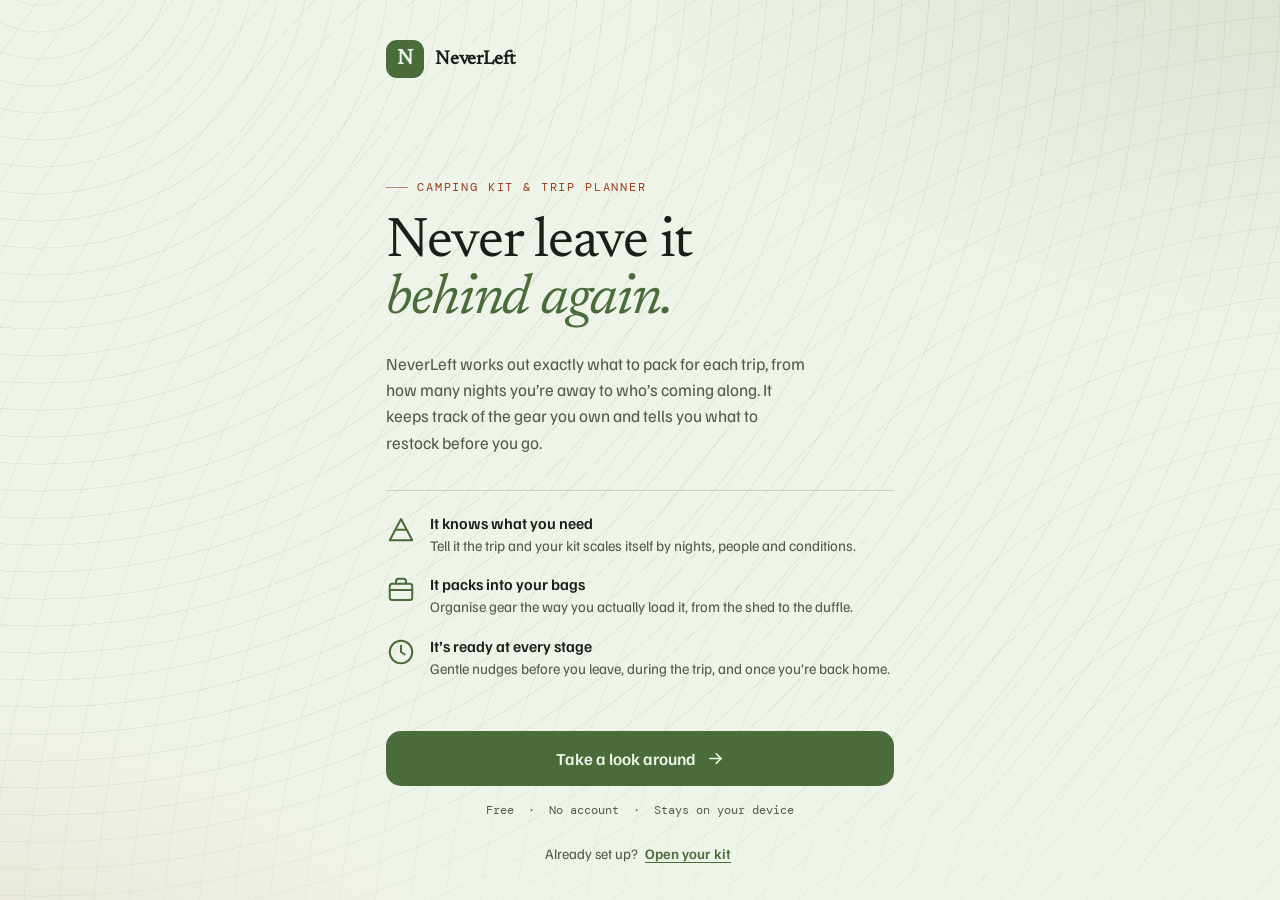
==== commit 99bad413: "Add offline embedded fonts and Kit tab spotlight tour. Co-authored-by: Cursor <cursoragent@cursor.co" ====
--- a/index.html
+++ b/index.html
@@ -8,7 +8,20 @@
 <meta name="theme-color" content="#eff4ea">
 <link rel="apple-touch-icon" href="/icons/icon-192.png">
 <meta name="apple-mobile-web-app-capable" content="yes">
-<link href="https://fonts.googleapis.com/css2?family=Familjen+Grotesk:ital,wght@0,400;0,500;0,600;0,700;1,400;1,600&family=Newsreader:ital,wght@0,400;1,400;1,500&family=DM+Mono:wght@400;500&display=swap" rel="stylesheet">
+<!-- Fonts embedded for offline use (latin subset) -->
+<style id="nl-embedded-fonts">
+@font-face{font-family:'Familjen Grotesk';font-style:normal;font-weight:400;font-display:swap;src:url([data-uri]) format('woff2')}
+@font-face{font-family:'Familjen Grotesk';font-style:normal;font-weight:500;font-display:swap;src:url([data-uri]) format('woff2')}
+@font-face{font-family:'Familjen Grotesk';font-style:normal;font-weight:600;font-display:swap;src:url([data-uri]) format('woff2')}
+@font-face{font-family:'Familjen Grotesk';font-style:normal;font-weight:700;font-display:swap;src:url([data-uri]) format('woff2')}
+@font-face{font-family:'Familjen Grotesk';font-style:italic;font-weight:400;font-display:swap;src:url([data-uri]) format('woff2')}
+@font-face{font-family:'Familjen Grotesk';font-style:italic;font-weight:600;font-display:swap;src:url([data-uri]) format('woff2')}
+@font-face{font-family:'Newsreader';font-style:normal;font-weight:400;font-display:swap;src:url([data-uri]) format('woff2')}
+@font-face{font-family:'Newsreader';font-style:italic;font-weight:400;font-display:swap;src:url([data-uri]) format('woff2')}
+@font-face{font-family:'Newsreader';font-style:italic;font-weight:500;font-display:swap;src:url([data-uri]) format('woff2')}
+@font-face{font-family:'DM Mono';font-style:normal;font-weight:400;font-display:swap;src:url([data-uri]) format('woff2')}
+@font-face{font-family:'DM Mono';font-style:normal;font-weight:500;font-display:swap;src:url([data-uri]) format('woff2')}
+</style>
 <style>
 :root {
   --page-max: min(1024px, 94vw);
@@ -1343,6 +1356,7 @@
       localStorage.removeItem('basecamp_introSeen');
       localStorage.removeItem('basecamp_orientSeen');
       localStorage.removeItem('basecamp_tourSeen');
+      localStorage.removeItem('basecamp_kitTourSeen');
     }catch(e){}
     location.reload();
   }
@@ -1380,13 +1394,18 @@
 </style>
 <script>
 (function(){
-  var steps=[
+  var tripSteps=[
     {sel:['.journey-scroll'],eyebrow:'1 of 4',title:'The journey',body:'Every trip moves through stages, from planning to packing to camp to home. NeverLeft keeps the right things in front of you at each one.'},
     {sel:['.consumable-prep'],eyebrow:'2 of 4',title:'What to buy',body:'It works out which consumables to top up, comparing what this trip needs with what you already have in stock.'},
     {sel:['.cprog','.cprog-pack-main','.checklist-toolbar'],eyebrow:'3 of 4',title:'A list that builds itself',body:'This packing list assembled itself from your Kit, scaled to the nights and people on the trip. Tick things off as you pack.'},
     {sel:['#dockKitBtn'],eyebrow:'4 of 4',title:'It all comes from your Kit',body:'Your Camping Kit is the one place you keep what you own. Every trip list is drawn from it, which is why we start you off with one.'}
   ];
-  var idx=0, order=[], catchEl, spot, pop, built=false;
+  var kitSteps=[
+    {sel:['#pg-inv .kit-stats'],eyebrow:'1 of 3',title:'Everything you own',body:'Your whole kit at a glance: what you have, what is running low, all counted and grouped. This is the source of truth your trips draw from.'},
+    {sel:['#pg-inv .kit-view-toggle'],eyebrow:'2 of 3',title:'A type and a home',body:'Every item has a type (always packed, bring from home, consumable) and a place it lives. Browse by category, or by place. That is what lets NeverLeft pack the right things and flag what to restock.'},
+    {sel:['#dockTripsBtn'],eyebrow:'3 of 3',title:'It feeds your trips',body:'Add or change anything here and every trip\u2019s packing list updates to match. Your kit and your trips stay in sync.'}
+  ];
+  var idx=0, order=[], catchEl, spot, pop, built=false, curSeenKey='basecamp_tourSeen';
   function build(){
     if(built) return;
     catchEl=document.createElement('div'); catchEl.className='nlt-catch'; catchEl.addEventListener('click',next);
@@ -1421,26 +1440,33 @@
   }
   function next(){ if(idx<order.length-1){ idx++; render(); } else end(); }
   function end(){
-    try{ localStorage.setItem('basecamp_tourSeen','1'); }catch(e){}
+    try{ localStorage.setItem(curSeenKey,'1'); }catch(e){}
     if(catchEl) catchEl.style.display='none';
     if(spot) spot.style.display='none';
     if(pop) pop.style.display='none';
   }
-  function start(){
-    build(); order=steps.slice(); idx=0;
+  function start(stepsArr,seenKey){
+    build(); order=(stepsArr||tripSteps).slice(); curSeenKey=seenKey||'basecamp_tourSeen'; idx=0;
     catchEl.style.display='block'; spot.style.display='block'; pop.style.display='block';
     render();
   }
-  window.nlTourStart=start;
+  function tourActive(){ return built && catchEl && catchEl.style.display!=='none'; }
+  window.nlTripTour=function(){ start(tripSteps,'basecamp_tourSeen'); };
+  window.nlKitTour=function(){ start(kitSteps,'basecamp_kitTourSeen'); };
+  window.nlTourStart=function(){ start(tripSteps,'basecamp_tourSeen'); };
   window.nlTourLaunch=function(){
     try{
+      if(typeof mainTab!=='undefined' && mainTab==='inv'){ start(kitSteps,'basecamp_kitTourSeen'); return; }
       if(typeof S==='undefined'||!S.trips||!S.trips.length) return;
-      if(typeof activeTripId!=='undefined' && activeTripId){ start(); }
-      else if(typeof openTrip==='function'){ openTrip(S.trips[0].id); setTimeout(start,520); }
+      if(typeof activeTripId!=='undefined' && activeTripId){ start(tripSteps,'basecamp_tourSeen'); }
+      else if(typeof openTrip==='function'){ openTrip(S.trips[0].id); setTimeout(function(){ start(tripSteps,'basecamp_tourSeen'); },520); }
     }catch(e){}
   };
   window.nlTourMaybeAuto=function(){
-    try{ if(localStorage.getItem('basecamp_tourSeen')!=='1') setTimeout(start,650); }catch(e){}
+    try{ if(!tourActive() && localStorage.getItem('basecamp_tourSeen')!=='1') setTimeout(function(){ start(tripSteps,'basecamp_tourSeen'); },650); }catch(e){}
+  };
+  window.nlKitTourMaybeAuto=function(){
+    try{ if(!tourActive() && localStorage.getItem('basecamp_kitTourSeen')!=='1') setTimeout(function(){ start(kitSteps,'basecamp_kitTourSeen'); },500); }catch(e){}
   };
 })();
 </script>
@@ -1601,6 +1627,16 @@
       <select class="fs" id="iCat"></select>
     </div>
   </div>
+  <details class="nl-type-help" style="margin:-2px 0 8px">
+    <summary style="cursor:pointer;font-family:'DM Mono',monospace;font-size:11px;color:var(--text-m);list-style:none">What do the types mean?</summary>
+    <div style="font-size:12px;line-height:1.5;color:var(--text-m);margin-top:7px">
+      <p style="margin:0 0 4px"><strong>Always packed</strong> &middot; Lives with your gear, comes on most trips.</p>
+      <p style="margin:0 0 4px"><strong>Bring from home</strong> &middot; Grabbed from the house each trip, not stored with your gear.</p>
+      <p style="margin:0 0 4px"><strong>Consumable</strong> &middot; Gets used up. Scales by nights and people, flags when low.</p>
+      <p style="margin:0 0 4px"><strong>Seasonal</strong> &middot; Only for some conditions, like a winter sleeping bag.</p>
+      <p style="margin:0"><strong>Want list</strong> &middot; Not owned yet, kept out of packing lists.</p>
+    </div>
+  </details>
   <div class="frow" id="iLocRow">
     <div class="fg" id="iLocField"><label class="fl">Location</label>
       <select class="fs" id="iLoc"></select>
@@ -7573,6 +7609,7 @@
   if(typeof updateScrollTopBtn==='function') updateScrollTopBtn();
   if(tab==='trips') renderTrips();
   if(tab==='inv') renderInv();
+  if(tab==='inv' && typeof nlKitTourMaybeAuto==='function') nlKitTourMaybeAuto();
   if(tab==='wishlist') renderWishlist();
   if(tab==='people') renderPeople();
   if(tab==='settings') renderSettings();
@@ -10752,7 +10789,6 @@
 <head>
 <meta charset="UTF-8">
 <title>To-do list \u2014 ${esc(trip.name)}</title>
-<link href="https://fonts.googleapis.com/css2?family=Familjen+Grotesk:ital,wght@0,400;0,500;0,600;0,700&family=DM+Mono:wght@400;500&display=swap" rel="stylesheet">
 <style>
   *{box-sizing:border-box;margin:0;padding:0}
   body{font-family:'Familjen Grotesk',sans-serif;background:#f7f4ec;color:#1a1a12;font-size:10pt;line-height:1.35}
@@ -10951,7 +10987,6 @@
 <head>
 <meta charset="UTF-8">
 <title>${esc(listTitle)} \u2014 ${esc(printTripTitle)}</title>
-<link href="https://fonts.googleapis.com/css2?family=Familjen+Grotesk:ital,wght@0,400;0,500;0,600;0,700;1,400;1,600&family=DM+Mono:wght@400;500&display=swap" rel="stylesheet">
 <style>
   :root{
     --ink:#1a1a12;--ink-l:#4a4a38;--ink-f:#8a8a74;
